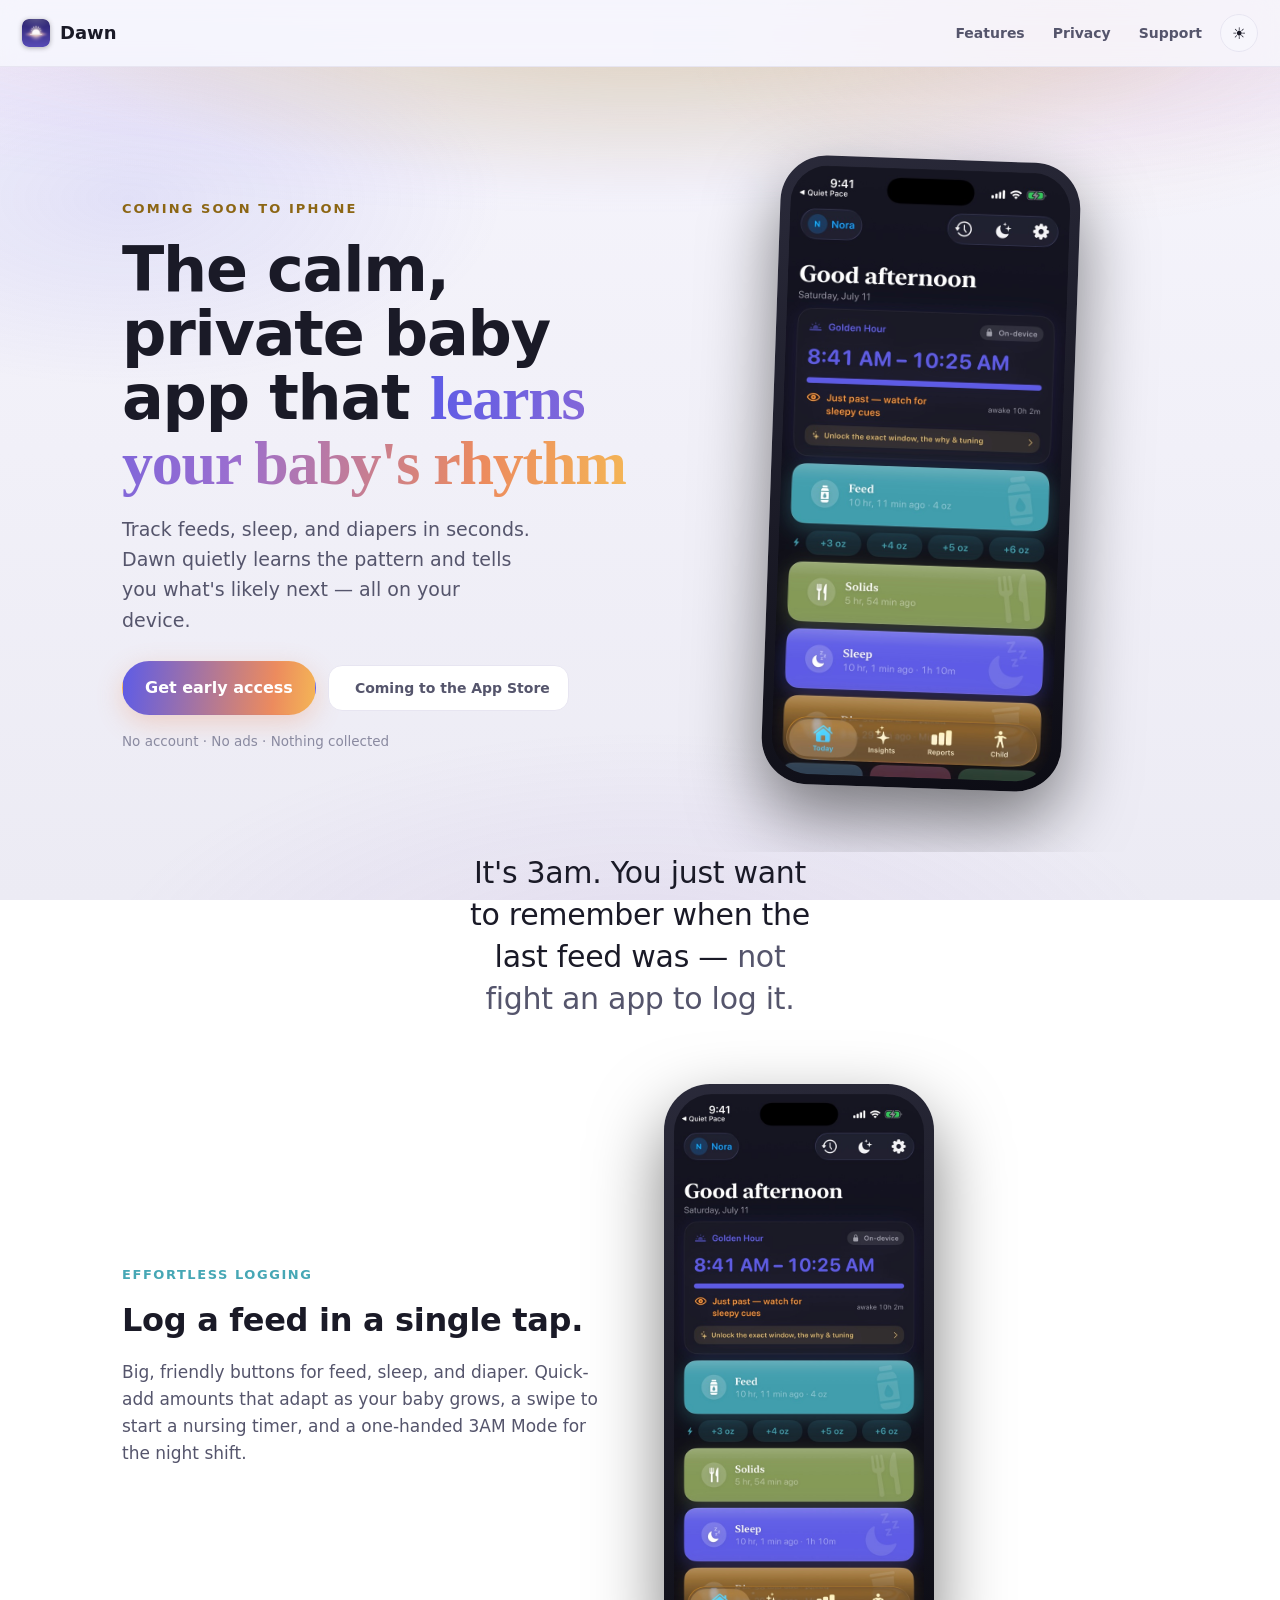
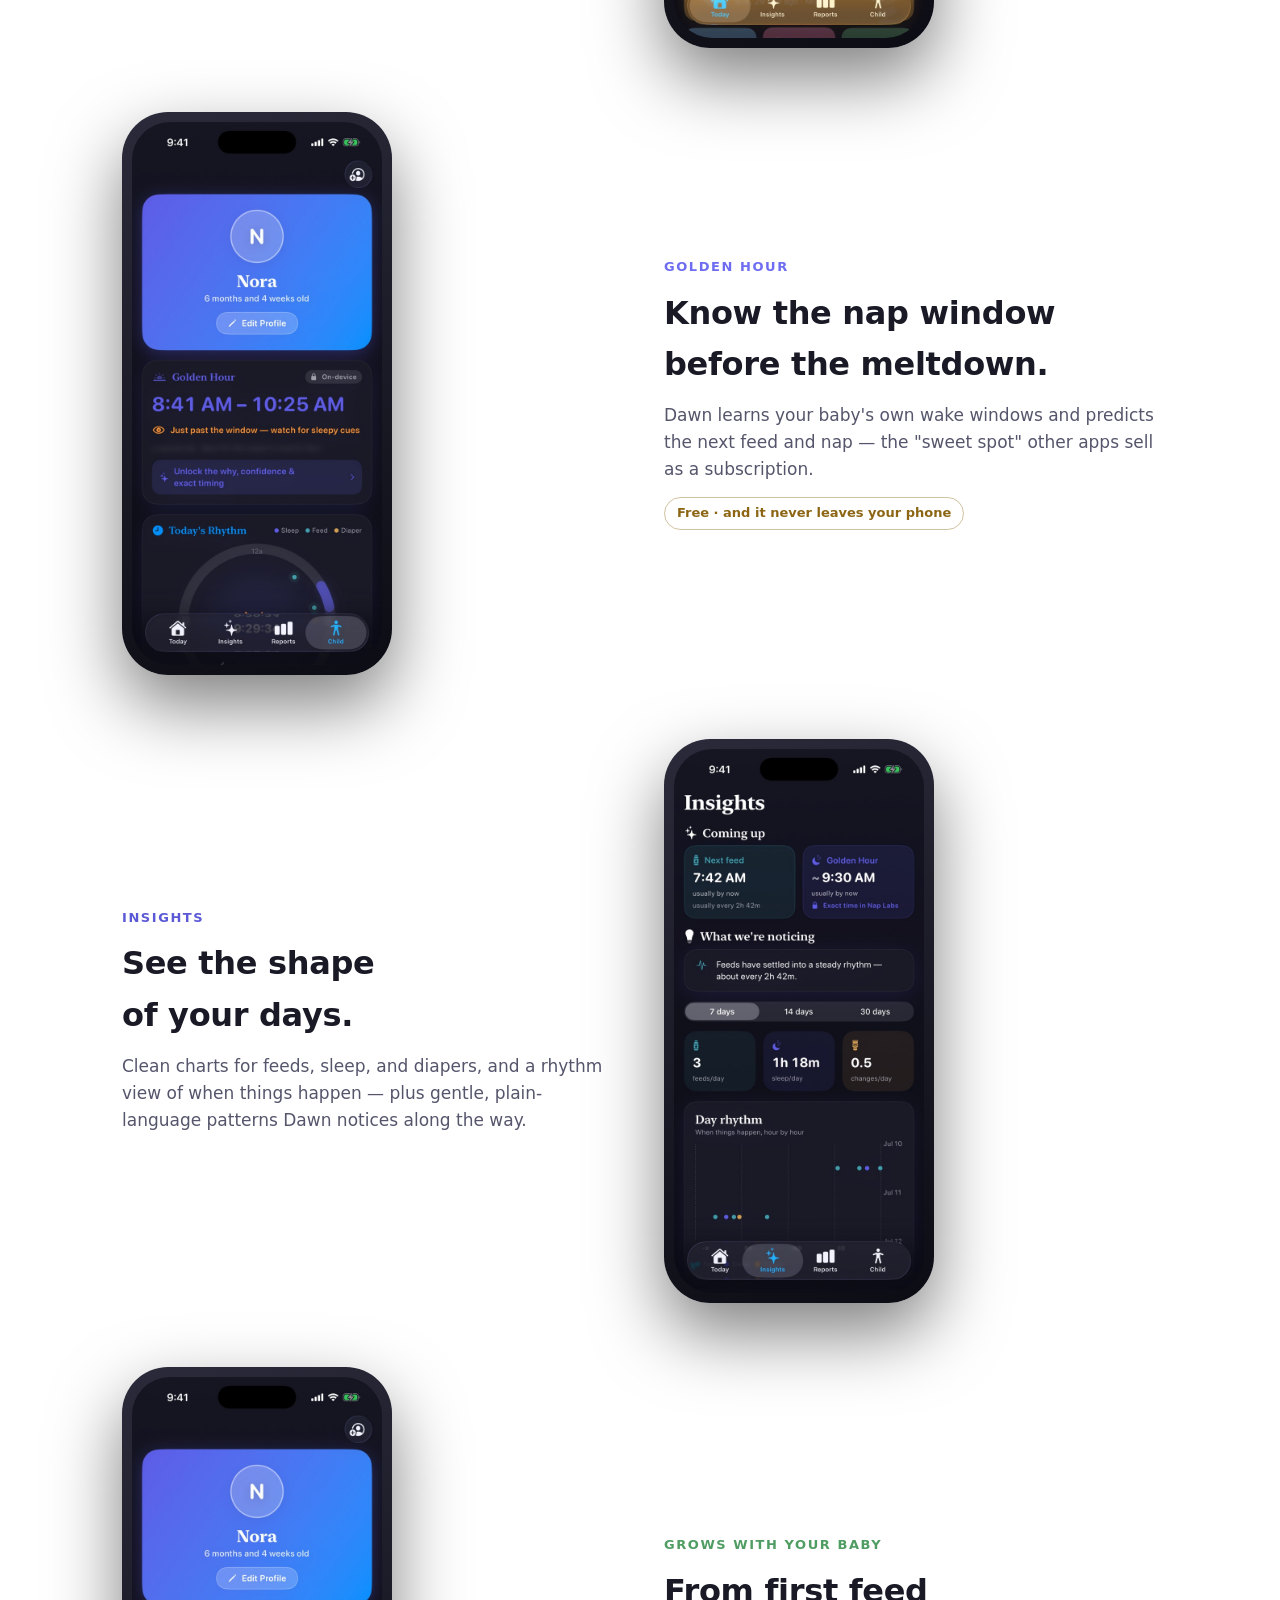
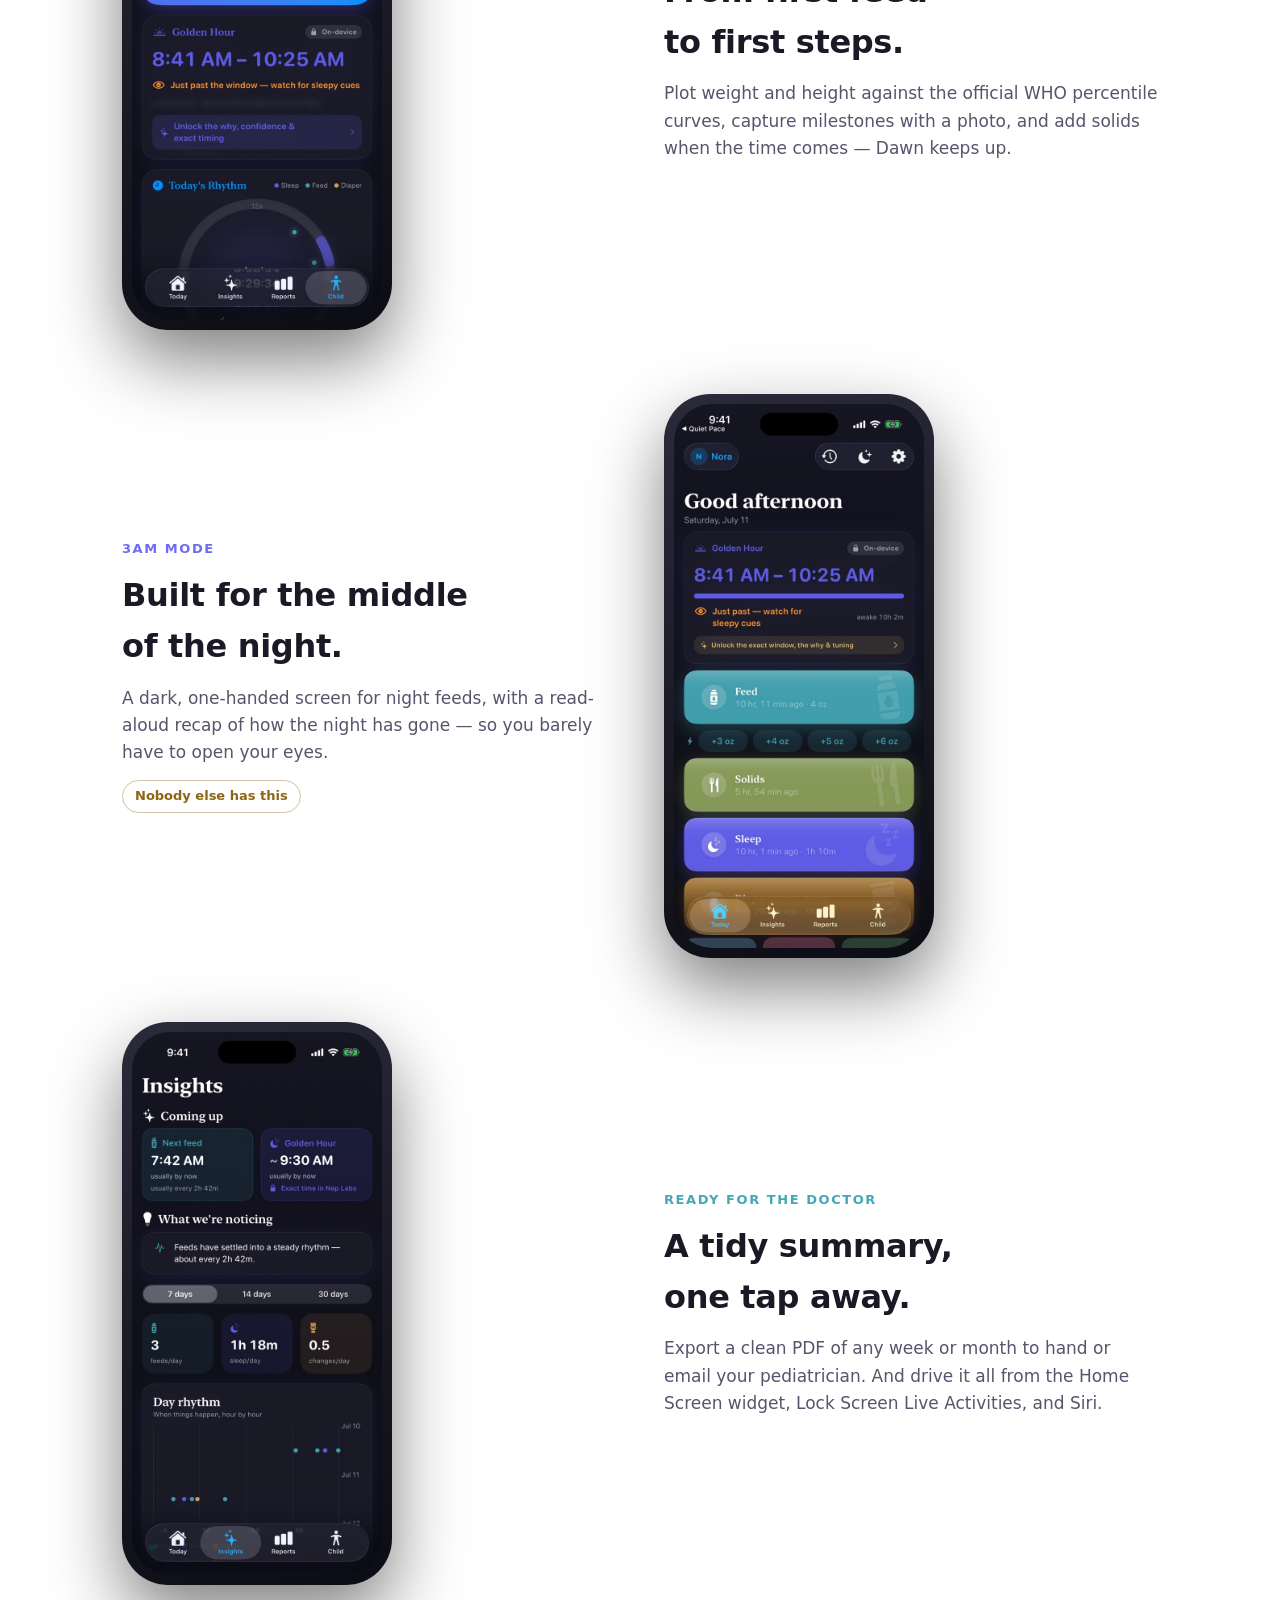
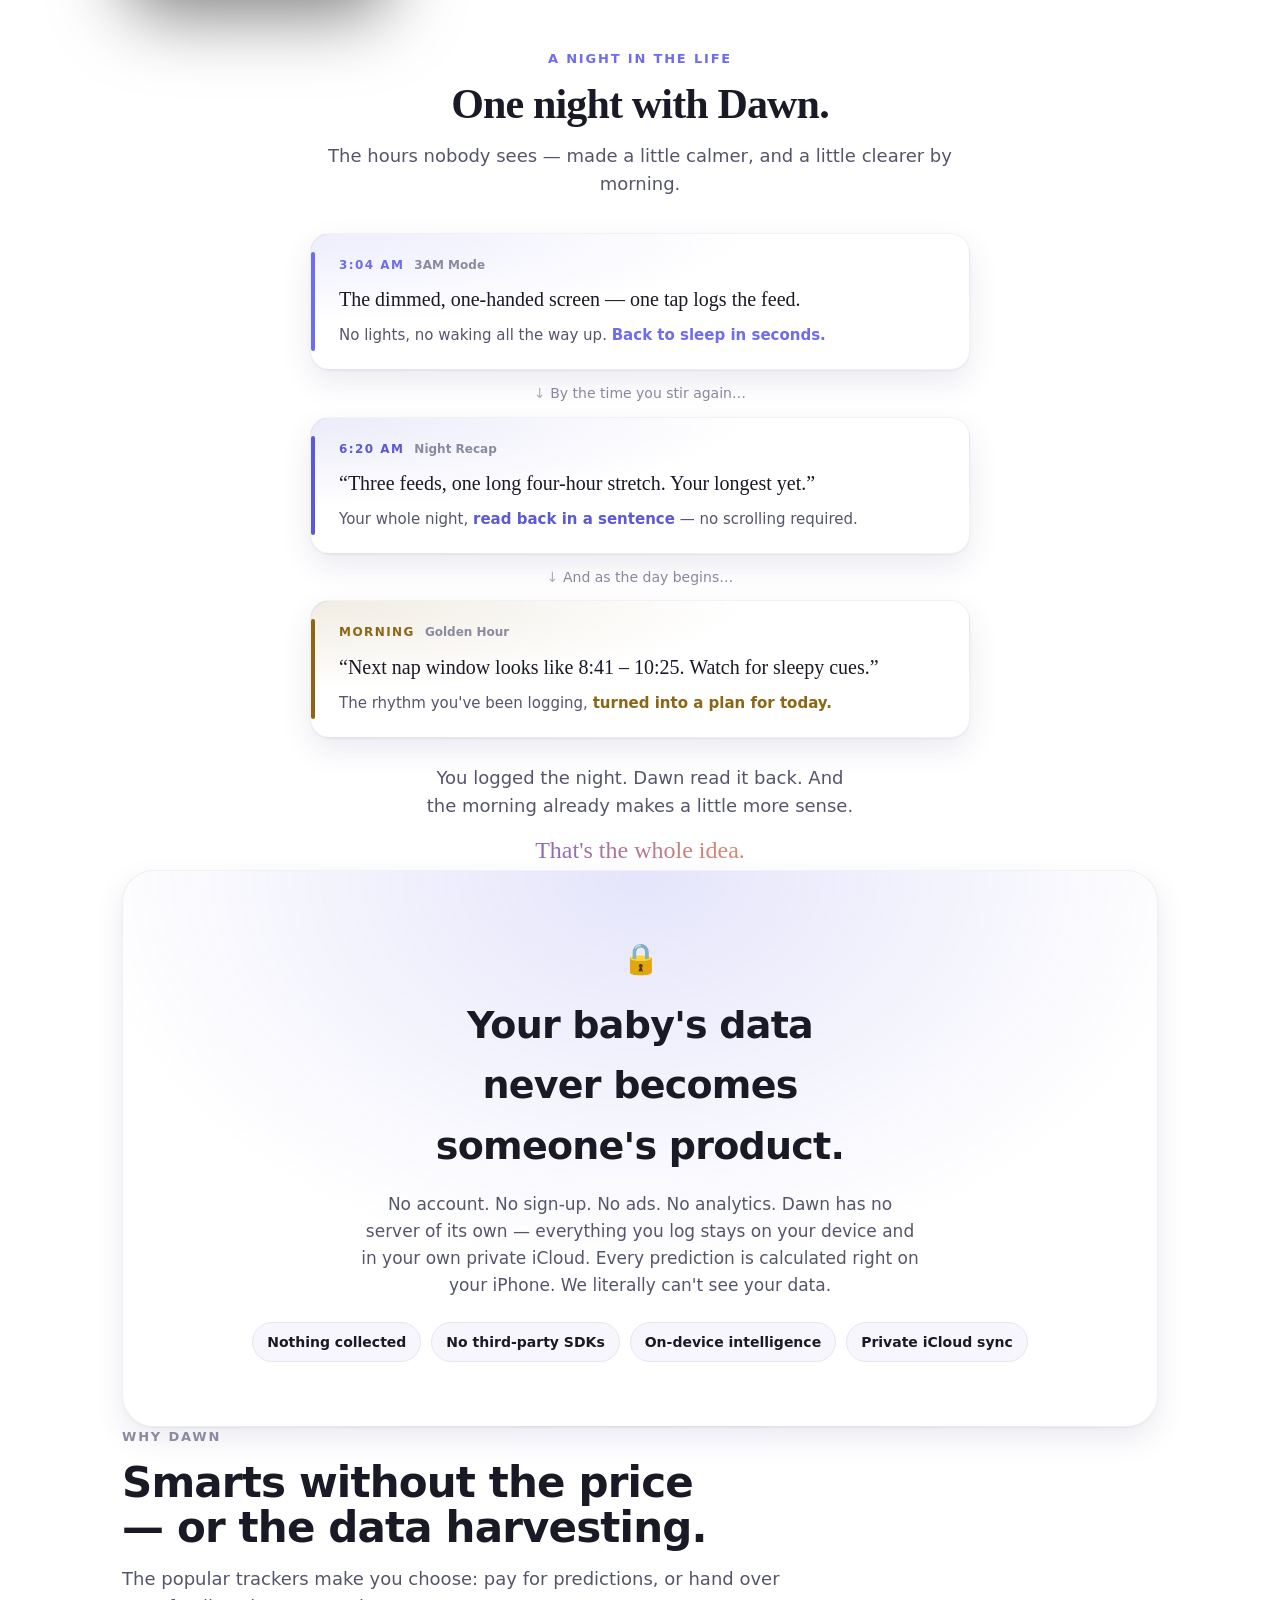
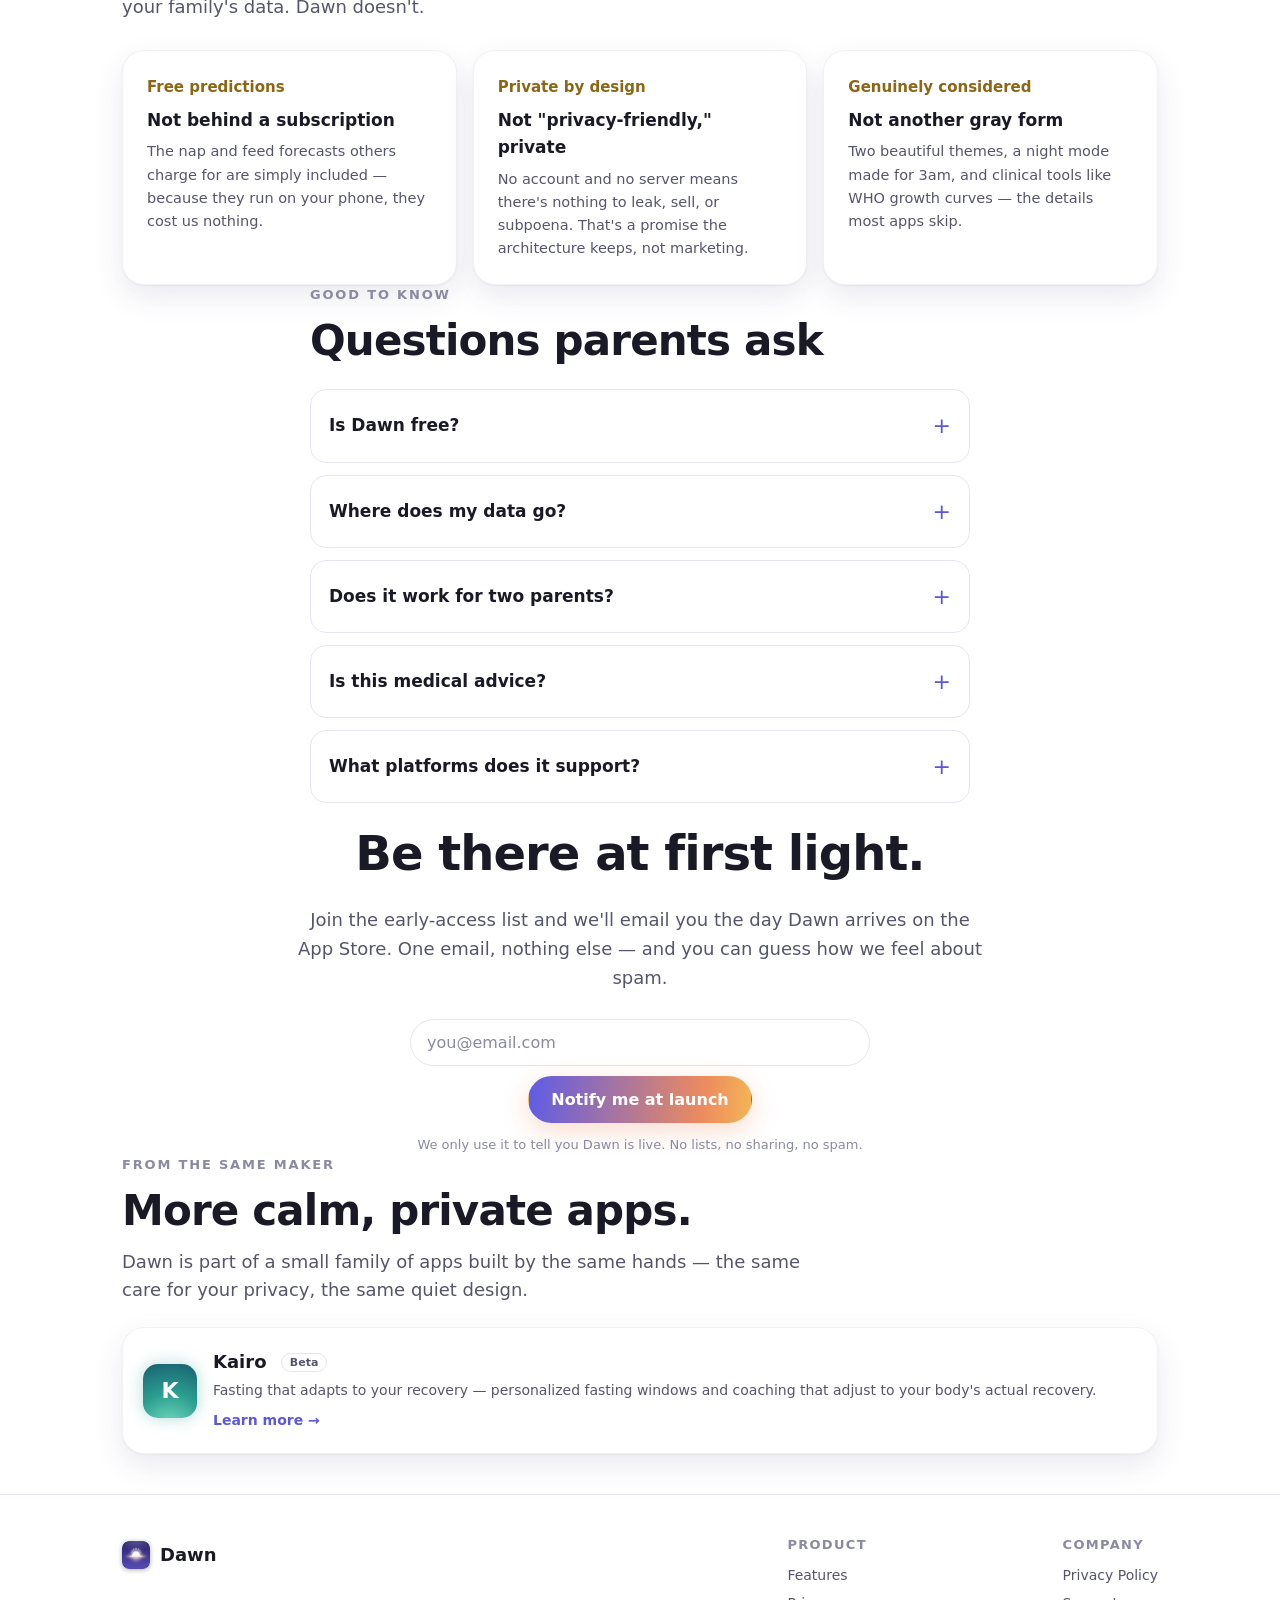
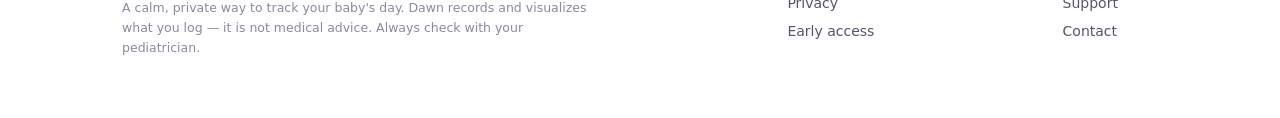
==== index.html @ 1234ec96 "Immersive pass: ambient dawn field + "One Night with Dawn" narrative; contact email → dawn@ - Persis" ====
<!doctype html>
<html lang="en">
<head>
<meta charset="utf-8">
<meta name="viewport" content="width=device-width, initial-scale=1">
<title>Dawn: Baby Tracker — the calm, private app that learns your baby's rhythm</title>
<meta name="description" content="Track feeds, sleep, and diapers in seconds — then let Dawn learn your baby's rhythm and gently predict what's next. No account, no ads, all on your device.">
<link rel="icon" href="assets/icon.png">
<meta property="og:title" content="Dawn: Baby Tracker">
<meta property="og:description" content="The calm, private baby tracker — smarts without the price or the data harvesting. Predictions that never leave your phone.">
<meta property="og:type" content="website">
<meta property="og:image" content="assets/og-image.png">
<meta name="twitter:card" content="summary_large_image">
<link rel="stylesheet" href="styles.css">
<script>
  // Set theme before paint to avoid a flash.
  (function () {
    try {
      var t = localStorage.getItem("dawn-theme");
      if (t) document.documentElement.setAttribute("data-theme", t);
    } catch (e) {}
  })();
</script>
</head>
<body>
<div class="ambient" aria-hidden="true"></div>

<nav class="nav">
  <a class="brand" href="index.html"><span class="mark" aria-hidden="true"></span>Dawn</a>
  <div class="nav-actions">
    <a class="hide-sm" href="#features">Features</a>
    <a class="hide-sm" href="#privacy">Privacy</a>
    <a class="hide-sm" href="support.html">Support</a>
    <button class="theme-toggle" id="themeToggle" aria-label="Switch light or dark theme" title="Switch theme">☾</button>
  </div>
</nav>

<!-- ============ HERO ============ -->
<header class="hero">
  <div class="hero-sky" id="heroSky" aria-hidden="true"></div>
  <div class="wrap hero-grid">
    <div>
      <span class="eyebrow">Coming soon to iPhone</span>
      <h1>The calm, private baby app that <span class="warm serif">learns your baby's rhythm</span></h1>
      <p class="lead">Track feeds, sleep, and diapers in seconds. Dawn quietly learns the pattern and tells you what's likely next — all on your device.</p>
      <div class="cta-row">
        <a class="btn btn-primary" href="#waitlist">Get early access</a>
        <span class="badge-soon"><span class="apple" aria-hidden="true"></span> Coming to the App&nbsp;Store</span>
      </div>
      <p class="reassure">No account · No ads · Nothing collected</p>
    </div>
    <div class="phone tilt" aria-hidden="false">
      <img src="assets/screen-today.jpg" width="620" height="1348" alt="Dawn's Today screen showing the Golden Hour nap prediction, a Feed card, and quick-add amounts on a deep indigo background.">
    </div>
  </div>
</header>

<!-- ============ EMPATHY ============ -->
<section class="empathy wrap reveal">
  <p>It's 3am. You just want to remember when the last feed was — <span class="soft">not fight an app to log it.</span></p>
</section>

<!-- ============ FEATURE MOMENTS ============ -->
<div id="features"></div>
<div class="wrap">

  <div class="moment reveal">
    <div class="moment-text">
      <div class="kicker" style="color:var(--feed)">Effortless logging</div>
      <h3>Log a feed in a single tap.</h3>
      <p>Big, friendly buttons for feed, sleep, and diaper. Quick-add amounts that adapt as your baby grows, a swipe to start a nursing timer, and a one-handed 3AM Mode for the night shift.</p>
    </div>
    <div class="moment-visual"><div class="phone"><img src="assets/screen-today.jpg" width="620" height="1348" alt="Feed card with one-tap quick-add amounts."></div></div>
  </div>

  <div class="moment reveal">
    <div class="moment-text">
      <div class="kicker" style="color:var(--sleep)">Golden Hour</div>
      <h3>Know the nap window before the meltdown.</h3>
      <p>Dawn learns your baby's own wake windows and predicts the next feed and nap — the "sweet spot" other apps sell as a subscription.</p>
      <span class="tag">Free · and it never leaves your phone</span>
    </div>
    <div class="moment-visual"><div class="phone"><img src="assets/screen-child.jpg" width="620" height="1348" alt="The Golden Hour card predicting the next nap window, marked on-device."></div></div>
  </div>

  <div class="moment reveal">
    <div class="moment-text">
      <div class="kicker" style="color:var(--accent)">Insights</div>
      <h3>See the shape of your days.</h3>
      <p>Clean charts for feeds, sleep, and diapers, and a rhythm view of when things happen — plus gentle, plain-language patterns Dawn notices along the way.</p>
    </div>
    <div class="moment-visual"><div class="phone"><img src="assets/screen-insights.jpg" width="620" height="1348" alt="Insights screen with coming-up predictions, daily averages, and a day-rhythm chart."></div></div>
  </div>

  <div class="moment reveal">
    <div class="moment-text">
      <div class="kicker" style="color:var(--growth)">Grows with your baby</div>
      <h3>From first feed to first steps.</h3>
      <p>Plot weight and height against the official WHO percentile curves, capture milestones with a photo, and add solids when the time comes — Dawn keeps up.</p>
    </div>
    <div class="moment-visual"><div class="phone"><img src="assets/screen-child.jpg" width="620" height="1348" alt="Child profile with growth and milestones."></div></div>
  </div>

  <div class="moment reveal">
    <div class="moment-text">
      <div class="kicker" style="color:var(--sleep)">3AM Mode</div>
      <h3>Built for the middle of the night.</h3>
      <p>A dark, one-handed screen for night feeds, with a read-aloud recap of how the night has gone — so you barely have to open your eyes.</p>
      <span class="tag">Nobody else has this</span>
    </div>
    <div class="moment-visual"><div class="phone"><img src="assets/screen-today.jpg" width="620" height="1348" alt="Dawn in its calm Nightfall dark theme."></div></div>
  </div>

  <div class="moment reveal">
    <div class="moment-text">
      <div class="kicker" style="color:var(--feed)">Ready for the doctor</div>
      <h3>A tidy summary, one tap away.</h3>
      <p>Export a clean PDF of any week or month to hand or email your pediatrician. And drive it all from the Home Screen widget, Lock Screen Live Activities, and Siri.</p>
    </div>
    <div class="moment-visual"><div class="phone"><img src="assets/screen-insights.jpg" width="620" height="1348" alt="Reports and doctor-ready summary."></div></div>
  </div>

</div>

<!-- ============ ONE NIGHT WITH DAWN ============ -->
<section class="wrap">
  <div class="reveal" style="text-align:center;margin-bottom:34px">
    <div class="section-eyebrow" style="color:var(--sleep)">A night in the life</div>
    <h2 class="section-title serif">One night with Dawn.</h2>
    <p class="section-sub" style="margin:10px auto 0">The hours nobody sees — made a little calmer, and a little clearer by morning.</p>
  </div>
  <div class="nightline">
    <div class="beat reveal" style="--bc:var(--sleep)">
      <div class="when">3:04 AM<span>3AM Mode</span></div>
      <p class="say">The dimmed, one-handed screen — one tap logs the feed.</p>
      <p class="do">No lights, no waking all the way up. <b>Back to sleep in seconds.</b></p>
    </div>
    <div class="brg reveal">By the time you stir again…</div>
    <div class="beat reveal" style="--bc:var(--accent)">
      <div class="when">6:20 AM<span>Night Recap</span></div>
      <p class="say">&ldquo;Three feeds, one long four-hour stretch. Your longest yet.&rdquo;</p>
      <p class="do">Your whole night, <b>read back in a sentence</b> — no scrolling required.</p>
    </div>
    <div class="brg reveal">And as the day begins…</div>
    <div class="beat reveal" style="--bc:var(--gold)">
      <div class="when">Morning<span>Golden Hour</span></div>
      <p class="say">&ldquo;Next nap window looks like 8:41 – 10:25. Watch for sleepy cues.&rdquo;</p>
      <p class="do">The rhythm you've been logging, <b>turned into a plan for today.</b></p>
    </div>
  </div>
  <div class="nightcap reveal">
    <p>You logged the night. Dawn read it back. And the morning already makes a little more sense.</p>
    <p class="cap">That's the whole idea.</p>
  </div>
</section>

<!-- ============ PRIVACY PILLAR ============ -->
<section id="privacy" class="wrap">
  <div class="pillar reveal">
    <div class="lock" aria-hidden="true">🔒</div>
    <h2>Your baby's data never becomes someone's product.</h2>
    <p>No account. No sign-up. No ads. No analytics. Dawn has no server of its own — everything you log stays on your device and in your own private iCloud. Every prediction is calculated right on your iPhone. We literally can't see your data.</p>
    <div class="points">
      <span>Nothing collected</span>
      <span>No third-party SDKs</span>
      <span>On-device intelligence</span>
      <span>Private iCloud sync</span>
    </div>
  </div>
</section>

<!-- ============ WHY DAWN ============ -->
<section class="wrap">
  <div class="reveal">
    <div class="section-eyebrow">Why Dawn</div>
    <h2 class="section-title">Smarts without the price — or the data harvesting.</h2>
    <p class="section-sub" style="margin-bottom:28px">The popular trackers make you choose: pay for predictions, or hand over your family's data. Dawn doesn't.</p>
  </div>
  <div class="why-grid">
    <div class="card reveal"><span class="big">Free predictions</span><h4>Not behind a subscription</h4><p>The nap and feed forecasts others charge for are simply included — because they run on your phone, they cost us nothing.</p></div>
    <div class="card reveal"><span class="big">Private by design</span><h4>Not "privacy-friendly," private</h4><p>No account and no server means there's nothing to leak, sell, or subpoena. That's a promise the architecture keeps, not marketing.</p></div>
    <div class="card reveal"><span class="big">Genuinely considered</span><h4>Not another gray form</h4><p>Two beautiful themes, a night mode made for 3am, and clinical tools like WHO growth curves — the details most apps skip.</p></div>
  </div>
</section>

<!-- ============ FAQ ============ -->
<section class="narrow faq">
  <div class="reveal">
    <div class="section-eyebrow">Good to know</div>
    <h2 class="section-title" style="margin-bottom:26px">Questions parents ask</h2>
  </div>
  <div class="reveal">
    <details><summary>Is Dawn free?</summary><p>Dawn is free to use, including the on-device predictions other apps put behind a subscription. A future optional upgrade may add extras, but the core tracking and forecasts stay free.</p></details>
    <details><summary>Where does my data go?</summary><p>Onto your device, and — if you use iCloud — into your own private iCloud account for backup and sync across your devices. It never reaches us. We have no server and collect nothing.</p></details>
    <details><summary>Does it work for two parents?</summary><p>Yes — your Dawn data syncs across your own devices through private iCloud, so your phones stay in step. Shared access between separate accounts is on the way.</p></details>
    <details><summary>Is this medical advice?</summary><p>No. Dawn records and visualizes what you log and shows patterns from your own data. It isn't a diagnostic tool — always check with your pediatrician.</p></details>
    <details><summary>What platforms does it support?</summary><p>Dawn is built for iPhone, with a Home Screen widget, Lock Screen Live Activities, and Siri. Sign up below and we'll tell you the moment it's live.</p></details>
  </div>
</section>

<!-- ============ FINAL CTA / WAITLIST ============ -->
<section id="waitlist" class="wrap final">
  <div class="reveal">
    <h2>Be there at first light.</h2>
    <p class="section-sub" style="margin:0 auto 26px">Join the early-access list and we'll email you the day Dawn arrives on the App Store. One email, nothing else — and you can guess how we feel about spam.</p>
    <!-- Waitlist: works with zero backend via the visitor's own mail app.
         To use a form service instead, set data-endpoint on the form to your
         Formspree URL (https://formspree.io/f/xxxx) and it will POST there. -->
    <form class="waitlist" id="waitlistForm" data-endpoint="">
      <input type="email" name="email" placeholder="you@email.com" required aria-label="Your email">
      <button class="btn btn-primary" type="submit">Notify me at launch</button>
    </form>
    <p class="form-note" id="formNote">We only use it to tell you Dawn is live. No lists, no sharing, no spam.</p>
  </div>
</section>

<!-- ============ FROM THE SAME MAKER ============ -->
<section class="wrap">
  <div class="reveal">
    <div class="section-eyebrow">From the same maker</div>
    <h2 class="section-title">More calm, private apps.</h2>
    <p class="section-sub" style="margin-bottom:8px">Dawn is part of a small family of apps built by the same hands — the same care for your privacy, the same quiet design.</p>
  </div>
  <div class="apps-grid reveal">
    <a class="app-card" href="https://kairofasting.com" target="_blank" rel="noopener">
      <span class="app-mark kairo" aria-hidden="true">K</span>
      <div>
        <h4>Kairo <span class="pill">Beta</span></h4>
        <p>Fasting that adapts to your recovery — personalized fasting windows and coaching that adjust to your body's actual recovery.</p>
        <span class="app-link">Learn more &rarr;</span>
      </div>
    </a>
  </div>
</section>

<!-- ============ FOOTER ============ -->
<footer>
  <div class="wrap foot-grid">
    <div>
      <a class="brand" href="index.html" style="font-size:18px"><span class="mark" aria-hidden="true"></span>Dawn</a>
      <p class="foot-legal">A calm, private way to track your baby's day. Dawn records and visualizes what you log — it is not medical advice. Always check with your pediatrician.</p>
    </div>
    <div class="foot-col">
      <h5>Product</h5>
      <a href="#features">Features</a>
      <a href="#privacy">Privacy</a>
      <a href="#waitlist">Early access</a>
    </div>
    <div class="foot-col">
      <h5>Company</h5>
      <a href="privacy.html">Privacy Policy</a>
      <a href="support.html">Support</a>
      <a href="mailto:dawn@kairofasting.com">Contact</a>
    </div>
  </div>
</footer>

<script>
  // ----- theme toggle -----
  (function () {
    var btn = document.getElementById("themeToggle");
    function current() {
      return document.documentElement.getAttribute("data-theme")
        || (window.matchMedia("(prefers-color-scheme: light)").matches ? "light" : "dark");
    }
    function apply(t) {
      document.documentElement.setAttribute("data-theme", t);
      try { localStorage.setItem("dawn-theme", t); } catch (e) {}
      btn.textContent = t === "light" ? "☀" : "☾";
    }
    btn.textContent = current() === "light" ? "☀" : "☾";
    btn.addEventListener("click", function () { apply(current() === "light" ? "dark" : "light"); });
  })();

  // ----- time-of-day sunrise tint (a nod to the app's living hero) -----
  (function () {
    var sky = document.getElementById("heroSky");
    if (!sky) return;
    var h = new Date().getHours();
    // dawn warm, midday cool-bright, dusk rose, night deep — subtle hue shift
    var hue = (h >= 5 && h < 9) ? 25 : (h >= 9 && h < 17) ? -10 : (h >= 17 && h < 21) ? 15 : -30;
    sky.style.filter = "blur(6px) hue-rotate(" + hue + "deg)";
  })();

  // ----- scroll reveal -----
  (function () {
    var reduce = window.matchMedia("(prefers-reduced-motion: reduce)").matches;
    var items = document.querySelectorAll(".reveal");
    if (reduce || !("IntersectionObserver" in window)) {
      items.forEach(function (el) { el.classList.add("in"); });
      return;
    }
    var io = new IntersectionObserver(function (entries) {
      entries.forEach(function (e) { if (e.isIntersecting) { e.target.classList.add("in"); io.unobserve(e.target); } });
    }, { threshold: 0.12 });
    items.forEach(function (el) { io.observe(el); });
  })();

  // ----- waitlist: posts to a form service if configured, else opens the
  // visitor's own mail app (zero backend, nothing passes through a third party) -----
  (function () {
    var form = document.getElementById("waitlistForm");
    var note = document.getElementById("formNote");
    if (!form) return;
    form.addEventListener("submit", function (e) {
      var endpoint = form.getAttribute("data-endpoint");
      var email = form.querySelector("input[type=email]").value.trim();
      if (endpoint) return; // let the browser POST to the configured service
      e.preventDefault();
      if (!email) return;
      var subject = encodeURIComponent("Dawn early access");
      var body = encodeURIComponent("Please add me to the Dawn waitlist: " + email);
      window.location.href = "mailto:dawn@kairofasting.com?subject=" + subject + "&body=" + body;
      note.textContent = "Thanks! Your mail app is opening — hit send and you're on the list.";
    });
  })();
</script>
</body>
</html>
---- styles.css ----
/* Dawn — shared site styles. Nightfall (dark) is the primary theme; Daybreak
   (light) is a full first-class fallback. Self-contained: no external fonts or
   requests. Colors carry the app's WCAG-checked palette. */

:root {
  /* Nightfall (dark) is the default look */
  --bg-top: #12121d;
  --bg-bottom: #08080f;
  --surface: #16161f;
  --surface-2: #1c1c28;
  --ink: #f0eff8;
  --muted: #a9a8c2;
  --faint: #6f6e88;
  --line: #2a2940;
  --accent: #8f8df8;
  --accent-ink: #ffffff;
  --gold: #dcb86c;

  /* sunrise — shared across themes, luminous on both */
  --sky-indigo: #5e5ce6;
  --sky-violet: #9a6ed0;
  --sky-coral: #ec8b5e;
  --sky-gold: #f4b556;

  /* category tints (site-decorative; darker amber/green per AA work) */
  --feed: #46a7b5;
  --sleep: #6e6cf0;
  --diaper: #b98a3d;
  --growth: #4f9d63;

  --card-stroke: rgba(255, 255, 255, 0.07);
  --card-glow: rgba(143, 141, 248, 0.16);
  --shadow: 0 2px 6px rgba(0, 0, 0, 0.35), 0 18px 44px rgba(0, 0, 0, 0.4);
  --radius: 22px;
  --maxw: 1080px;
  color-scheme: dark;
}

@media (prefers-color-scheme: light) {
  :root {
    --bg-top: #f6f5fc;
    --bg-bottom: #ecebf4;
    --surface: #ffffff;
    --surface-2: #f7f6fc;
    --ink: #1a1a27;
    --muted: #55556c;
    --faint: #8a8aa0;
    --line: #e7e5f1;
    --accent: #5b59d6;
    --accent-ink: #ffffff;
    --gold: #8c6614; /* darkened for AA on light */
    --card-stroke: rgba(0, 0, 0, 0.05);
    --card-glow: rgba(60, 52, 120, 0.1);
    --shadow: 0 1px 2px rgba(25, 25, 39, 0.05), 0 12px 30px rgba(60, 52, 120, 0.1);
    color-scheme: light;
  }
}

/* explicit toggle wins over the OS preference, both directions */
:root[data-theme="dark"] {
  --bg-top: #12121d; --bg-bottom: #08080f; --surface: #16161f; --surface-2: #1c1c28;
  --ink: #f0eff8; --muted: #a9a8c2; --faint: #6f6e88; --line: #2a2940;
  --accent: #8f8df8; --gold: #dcb86c;
  --card-stroke: rgba(255,255,255,0.07); --card-glow: rgba(143,141,248,0.16);
  --shadow: 0 2px 6px rgba(0,0,0,0.35), 0 18px 44px rgba(0,0,0,0.4);
  color-scheme: dark;
}
:root[data-theme="light"] {
  --bg-top: #f6f5fc; --bg-bottom: #ecebf4; --surface: #ffffff; --surface-2: #f7f6fc;
  --ink: #1a1a27; --muted: #55556c; --faint: #8a8aa0; --line: #e7e5f1;
  --accent: #5b59d6; --gold: #8c6614;
  --card-stroke: rgba(0,0,0,0.05); --card-glow: rgba(60,52,120,0.1);
  --shadow: 0 1px 2px rgba(25,25,39,0.05), 0 12px 30px rgba(60,52,120,0.1);
  color-scheme: light;
}

* { box-sizing: border-box; margin: 0; padding: 0; }

html { scroll-behavior: smooth; }
@media (prefers-reduced-motion: reduce) { html { scroll-behavior: auto; } }

body {
  font-family: ui-rounded, "SF Pro Rounded", -apple-system, BlinkMacSystemFont, system-ui, sans-serif;
  color: var(--ink);
  background: linear-gradient(180deg, var(--bg-top), var(--bg-bottom)) fixed;
  line-height: 1.6;
  -webkit-font-smoothing: antialiased;
  overflow-x: hidden;
}

.serif { font-family: ui-serif, "New York", Georgia, "Times New Roman", serif; }

.wrap { max-width: var(--maxw); margin: 0 auto; padding: 0 22px; }
.narrow { max-width: 44rem; margin: 0 auto; padding: 0 22px; }

a { color: var(--accent); text-decoration: none; }
a:hover { text-decoration: underline; }
:focus-visible { outline: 2px solid var(--accent); outline-offset: 3px; border-radius: 6px; }

/* ---------- top nav ---------- */
.nav {
  position: sticky; top: 0; z-index: 50;
  display: flex; align-items: center; justify-content: space-between;
  padding: 14px 22px;
  backdrop-filter: saturate(140%) blur(14px);
  background: color-mix(in srgb, var(--bg-top) 72%, transparent);
  border-bottom: 1px solid var(--line);
}
.brand { display: flex; align-items: center; gap: 10px; font-weight: 700; font-size: 18px; color: var(--ink); }
.brand:hover { text-decoration: none; }
.brand .mark {
  width: 28px; height: 28px; border-radius: 7px;
  background: url("assets/icon.png") center/cover no-repeat;
  box-shadow: 0 1px 5px rgba(0, 0, 0, 0.3);
}
.nav-actions { display: flex; align-items: center; gap: 8px; }
.nav-actions a { color: var(--muted); font-size: 14px; font-weight: 600; padding: 8px 10px; }
.nav-actions a:hover { color: var(--ink); text-decoration: none; }
.theme-toggle {
  background: var(--surface-2); border: 1px solid var(--line); color: var(--ink);
  width: 38px; height: 38px; border-radius: 999px; cursor: pointer; font-size: 16px;
  display: inline-flex; align-items: center; justify-content: center;
}
.theme-toggle:hover { border-color: var(--accent); }

/* ---------- buttons ---------- */
.btn {
  display: inline-flex; align-items: center; gap: 8px;
  font-family: inherit; font-weight: 700; font-size: 16px; cursor: pointer;
  padding: 13px 22px; border-radius: 999px; border: 1px solid transparent;
  transition: transform .15s ease, box-shadow .15s ease;
}
.btn-primary {
  color: #fff;
  background: linear-gradient(96deg, var(--sky-indigo), var(--sky-coral) 78%, var(--sky-gold));
  box-shadow: 0 8px 26px rgba(236, 139, 94, 0.3);
}
.btn-primary:hover { transform: translateY(-2px); text-decoration: none; box-shadow: 0 12px 32px rgba(236,139,94,.4); }
.btn-ghost { color: var(--ink); background: var(--surface-2); border-color: var(--line); }
.btn-ghost:hover { border-color: var(--accent); text-decoration: none; }
@media (prefers-reduced-motion: reduce) { .btn:hover { transform: none; } }

.badge-soon {
  display: inline-flex; align-items: center; gap: 8px;
  padding: 11px 18px; border-radius: 14px; border: 1px solid var(--line);
  background: var(--surface); color: var(--muted); font-size: 14px; font-weight: 600;
}
.badge-soon .apple { font-size: 18px; }

/* ---------- hero ---------- */
.hero { position: relative; overflow: hidden; padding: 92px 0 64px; }
.hero-sky {
  position: absolute; inset: -20% -20% auto -20%; height: 90%; z-index: -1;
  background:
    radial-gradient(60% 55% at 50% 8%, rgba(244,181,86,0.30), transparent 60%),
    radial-gradient(80% 60% at 50% 0%, rgba(236,139,94,0.22), transparent 62%),
    radial-gradient(120% 90% at 50% -20%, rgba(94,92,230,0.30), transparent 70%);
  filter: blur(6px);
  animation: dawnrise 14s ease-in-out infinite alternate;
}
@keyframes dawnrise { from { transform: translateY(6px); opacity: .85; } to { transform: translateY(-8px); opacity: 1; } }
@media (prefers-reduced-motion: reduce) { .hero-sky { animation: none; } }

.hero-grid { display: grid; grid-template-columns: 1.05fr 0.95fr; gap: 40px; align-items: center; }
.eyebrow {
  font-size: 13px; letter-spacing: .16em; text-transform: uppercase; font-weight: 700;
  color: var(--gold); display: inline-flex; align-items: center; gap: 8px; margin-bottom: 18px;
}
.hero h1 {
  font-size: clamp(38px, 6vw, 62px); line-height: 1.03; letter-spacing: -0.02em;
  font-weight: 700; text-wrap: balance; margin-bottom: 18px;
}
.hero h1 .warm {
  background: linear-gradient(96deg, var(--sky-indigo), var(--sky-violet) 40%, var(--sky-coral) 78%, var(--sky-gold));
  -webkit-background-clip: text; background-clip: text; color: transparent;
}
.hero p.lead { font-size: 19px; color: var(--muted); max-width: 34ch; margin-bottom: 26px; }
.hero .cta-row { display: flex; flex-wrap: wrap; gap: 12px; align-items: center; }
.hero .reassure { margin-top: 16px; font-size: 13.5px; color: var(--faint); }

/* phone mock */
.phone {
  justify-self: center;
  width: 300px; border-radius: 46px; padding: 10px;
  background: linear-gradient(160deg, #2a2a3a, #0c0c14);
  box-shadow: 0 30px 70px rgba(0,0,0,.5), 0 0 0 1px rgba(255,255,255,.06);
}
.phone img { width: 100%; height: auto; border-radius: 38px; display: block; }
.phone.tilt { transform: rotate(2deg); }

/* ---------- sections ---------- */
section { padding: 72px 0; }
.section-eyebrow { font-size: 13px; letter-spacing: .14em; text-transform: uppercase; color: var(--faint); font-weight: 700; margin-bottom: 12px; }
h2.section-title { font-size: clamp(28px, 4.5vw, 42px); letter-spacing: -0.02em; line-height: 1.08; text-wrap: balance; margin-bottom: 14px; }
.section-sub { font-size: 18px; color: var(--muted); max-width: 60ch; }

/* empathy band */
.empathy { text-align: center; }
.empathy p { font-size: clamp(22px, 3.4vw, 30px); line-height: 1.4; max-width: 24ch; margin: 0 auto; letter-spacing: -0.01em; text-wrap: balance; }
.empathy .soft { color: var(--muted); }

/* feature moments */
.moment { display: grid; grid-template-columns: 1fr 1fr; gap: 48px; align-items: center; margin: 64px 0; }
.moment:nth-child(even) .moment-visual { order: -1; }
.moment .kicker { font-size: 13px; letter-spacing: .12em; text-transform: uppercase; font-weight: 700; margin-bottom: 10px; }
.moment h3 { font-size: clamp(24px, 3.4vw, 32px); letter-spacing: -0.01em; margin-bottom: 12px; text-wrap: balance; }
.moment p { color: var(--muted); font-size: 17px; max-width: 46ch; }
.moment .tag { display: inline-block; margin-top: 14px; font-size: 13px; font-weight: 700; color: var(--gold); border: 1px solid color-mix(in srgb, var(--gold) 40%, transparent); padding: 5px 12px; border-radius: 999px; }
.moment-visual .phone { width: 270px; }

/* generic card */
.card { background: var(--surface); border: 1px solid var(--card-stroke); border-radius: var(--radius); box-shadow: var(--shadow); padding: 24px; }

/* privacy pillar */
.pillar { text-align: center; border-radius: 32px; padding: 64px 28px;
  background:
    radial-gradient(90% 120% at 50% 0%, rgba(94,92,230,0.16), transparent 60%),
    var(--surface);
  border: 1px solid var(--card-stroke); box-shadow: var(--shadow);
}
.pillar .lock { font-size: 30px; }
.pillar h2 { font-size: clamp(26px, 4vw, 38px); letter-spacing: -0.02em; max-width: 20ch; margin: 12px auto 14px; text-wrap: balance; }
.pillar p { color: var(--muted); max-width: 52ch; margin: 0 auto; font-size: 17px; }
.pillar .points { display: flex; flex-wrap: wrap; gap: 10px; justify-content: center; margin-top: 22px; }
.pillar .points span { font-size: 14px; font-weight: 600; padding: 8px 14px; border-radius: 999px; background: var(--surface-2); border: 1px solid var(--line); }

/* why-dawn strip */
.why-grid { display: grid; grid-template-columns: repeat(3, 1fr); gap: 16px; }
.why-grid .card h4 { font-size: 17px; margin-bottom: 6px; }
.why-grid .card p { color: var(--muted); font-size: 14.5px; }
.why-grid .card .big { font-size: 15px; font-weight: 800; color: var(--gold); display: block; margin-bottom: 8px; }

/* faq */
.faq details { border: 1px solid var(--line); border-radius: 16px; padding: 4px 18px; margin-bottom: 12px; background: var(--surface); }
.faq summary { font-weight: 700; font-size: 17px; padding: 14px 0; cursor: pointer; list-style: none; display: flex; justify-content: space-between; align-items: center; }
.faq summary::-webkit-details-marker { display: none; }
.faq summary::after { content: "+"; color: var(--accent); font-size: 22px; font-weight: 400; }
.faq details[open] summary::after { content: "\2013"; }
.faq details p { color: var(--muted); padding: 0 0 16px; font-size: 15.5px; }

/* waitlist form */
.waitlist { display: flex; gap: 10px; flex-wrap: wrap; max-width: 460px; }
.waitlist input[type=email] {
  flex: 1 1 220px; padding: 13px 16px; border-radius: 999px; font-size: 16px; font-family: inherit;
  background: var(--surface); border: 1px solid var(--line); color: var(--ink);
}
.waitlist input::placeholder { color: var(--faint); }
.form-note { font-size: 13px; color: var(--faint); margin-top: 12px; }

/* final cta */
.final { text-align: center; }
.final h2 { font-size: clamp(30px, 5vw, 48px); letter-spacing: -0.02em; margin-bottom: 14px; text-wrap: balance; }
.final .waitlist { margin: 0 auto; justify-content: center; }

/* footer */
footer { border-top: 1px solid var(--line); padding: 40px 0 60px; margin-top: 40px; }
.foot-grid { display: flex; flex-wrap: wrap; gap: 24px; justify-content: space-between; align-items: flex-start; }
footer a { color: var(--muted); font-size: 14px; display: block; margin: 6px 0; }
footer a:hover { color: var(--ink); }
.foot-col h5 { font-size: 13px; text-transform: uppercase; letter-spacing: .1em; color: var(--faint); margin-bottom: 8px; }
.foot-legal { margin-top: 28px; font-size: 12.5px; color: var(--faint); max-width: 60ch; }

/* prose (privacy / support) */
.prose { padding: 56px 0 80px; }
.prose h1 { font-size: clamp(30px, 5vw, 42px); letter-spacing: -0.02em; margin-bottom: 6px; }
.prose .eff { color: var(--faint); margin-bottom: 28px; }
.prose h2 { font-size: 20px; margin: 30px 0 8px; }
.prose p { color: var(--muted); margin: 8px 0; }
.prose strong { color: var(--ink); }

/* scroll reveal */
.reveal { opacity: 0; transform: translateY(16px); transition: opacity .6s ease, transform .6s ease; }
.reveal.in { opacity: 1; transform: none; }
@media (prefers-reduced-motion: reduce) { .reveal { opacity: 1 !important; transform: none !important; } }

/* other apps (cross-promo) */
.apps-grid { display: grid; grid-template-columns: repeat(auto-fit, minmax(280px, 1fr)); gap: 16px; margin-top: 22px; }
.app-card { display: flex; gap: 16px; align-items: center; background: var(--surface); border: 1px solid var(--card-stroke); border-radius: var(--radius); box-shadow: var(--shadow); padding: 20px; transition: transform .15s ease, border-color .15s ease; }
.app-card:hover { text-decoration: none; transform: translateY(-2px); border-color: var(--accent); }
.app-mark { flex: none; width: 54px; height: 54px; border-radius: 15px; display: flex; align-items: center; justify-content: center; font-weight: 800; font-size: 22px; color: #fff; }
.app-mark.kairo { background: radial-gradient(circle at 50% 120%, #7be0c2, #2a9d8f 52%, #1c6a75 92%); box-shadow: 0 0 16px rgba(42,157,143,.35); }
.app-card h4 { font-size: 18px; margin-bottom: 2px; color: var(--ink); }
.app-card h4 .pill { font-size: 11px; font-weight: 700; color: var(--muted); border: 1px solid var(--line); border-radius: 999px; padding: 2px 8px; margin-left: 8px; vertical-align: middle; }
.app-card p { color: var(--muted); font-size: 14px; margin-bottom: 6px; }
.app-card .app-link { color: var(--accent); font-size: 14px; font-weight: 700; }
@media (prefers-reduced-motion: reduce) { .app-card:hover { transform: none; } }

/* responsive */
@media (max-width: 860px) {
  .hero-grid { grid-template-columns: 1fr; text-align: center; }
  .hero p.lead { margin-left: auto; margin-right: auto; }
  .hero .cta-row { justify-content: center; }
  .hero .phone { margin-top: 20px; }
  .moment { grid-template-columns: 1fr; gap: 24px; margin: 48px 0; }
  .moment:nth-child(even) .moment-visual { order: 0; }
  .moment-visual .phone, .phone { width: 240px; }
  .why-grid { grid-template-columns: 1fr; }
  .nav-actions a.hide-sm { display: none; }
}

/* ---------- ambient dawn field (persistent atmosphere) ---------- */
.ambient {
  position: fixed; inset: 0; z-index: -2; pointer-events: none;
  background:
    radial-gradient(44% 30% at 84% 4%, rgba(236,139,94,0.10), transparent 70%),
    radial-gradient(42% 30% at 10% 22%, rgba(94,92,230,0.12), transparent 70%),
    radial-gradient(60% 40% at 50% 110%, rgba(154,110,208,0.12), transparent 72%);
  animation: ambientdrift 30s ease-in-out infinite alternate;
}
@keyframes ambientdrift {
  from { transform: translate3d(-1.5%, 0, 0) scale(1.02); }
  to   { transform: translate3d(1.5%, -1.2%, 0) scale(1.06); }
}
@media (prefers-reduced-motion: reduce) { .ambient { animation: none; } }

/* the hero phone breathes */
@media (prefers-reduced-motion: no-preference) {
  .hero .phone.tilt { animation: phonefloat 8s ease-in-out infinite; }
}
@keyframes phonefloat {
  0%, 100% { transform: rotate(2deg) translateY(0); }
  50%      { transform: rotate(2deg) translateY(-12px); }
}

/* ---------- one night with Dawn (narrative) ---------- */
.nightline { max-width: 660px; margin: 0 auto; }
.beat {
  position: relative; border: 1px solid var(--card-stroke); border-radius: 20px;
  background:
    radial-gradient(120% 120% at 0% 0%, color-mix(in srgb, var(--bc, var(--accent)) 12%, transparent), transparent 55%),
    var(--surface);
  box-shadow: var(--shadow); padding: 22px 24px 22px 28px; overflow: hidden;
}
.beat::before {
  content: ""; position: absolute; left: 0; top: 18px; bottom: 18px;
  width: 4px; border-radius: 4px; background: var(--bc, var(--accent));
}
.beat .when {
  font-size: 12px; font-weight: 700; letter-spacing: .12em; text-transform: uppercase;
  color: var(--bc, var(--accent)); margin-bottom: 10px;
}
.beat .when span { color: var(--faint); font-weight: 600; letter-spacing: 0; text-transform: none; margin-left: 10px; }
.beat .say { font-family: ui-serif, "New York", Georgia, serif; font-size: 20px; line-height: 1.4; margin-bottom: 10px; text-wrap: balance; }
.beat .do { color: var(--muted); font-size: 15px; }
.beat .do b { color: var(--bc, var(--accent)); font-weight: 700; }
.brg { text-align: center; color: var(--faint); font-size: 14px; padding: 12px 0; }
.brg::before { content: "\2193  "; opacity: .7; }
.nightcap { text-align: center; max-width: 42ch; margin: 26px auto 0; }
.nightcap p { color: var(--muted); font-size: 18px; }
.nightcap .cap {
  margin-top: 10px; font-family: ui-serif, "New York", Georgia, serif; font-size: 24px;
  background: linear-gradient(96deg, var(--sky-indigo), var(--sky-coral) 80%, var(--sky-gold));
  -webkit-background-clip: text; background-clip: text; color: transparent;
}
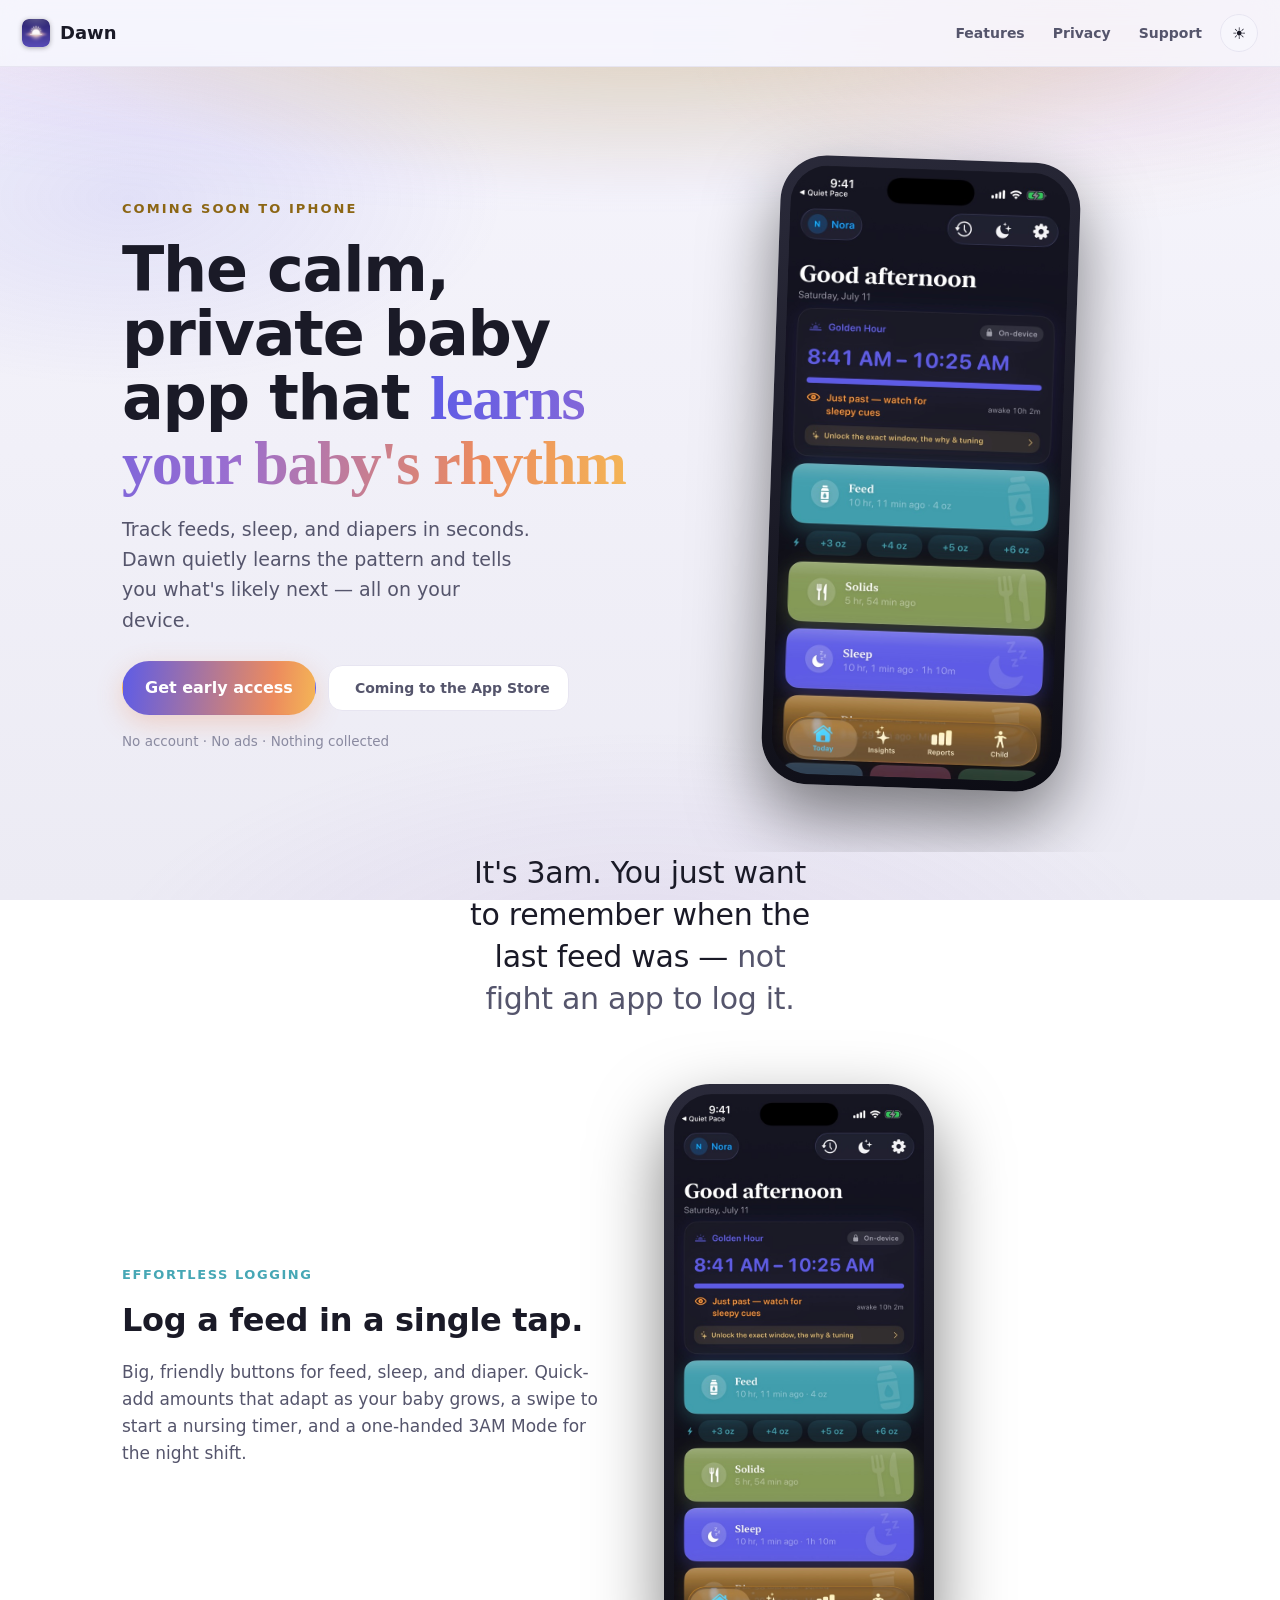
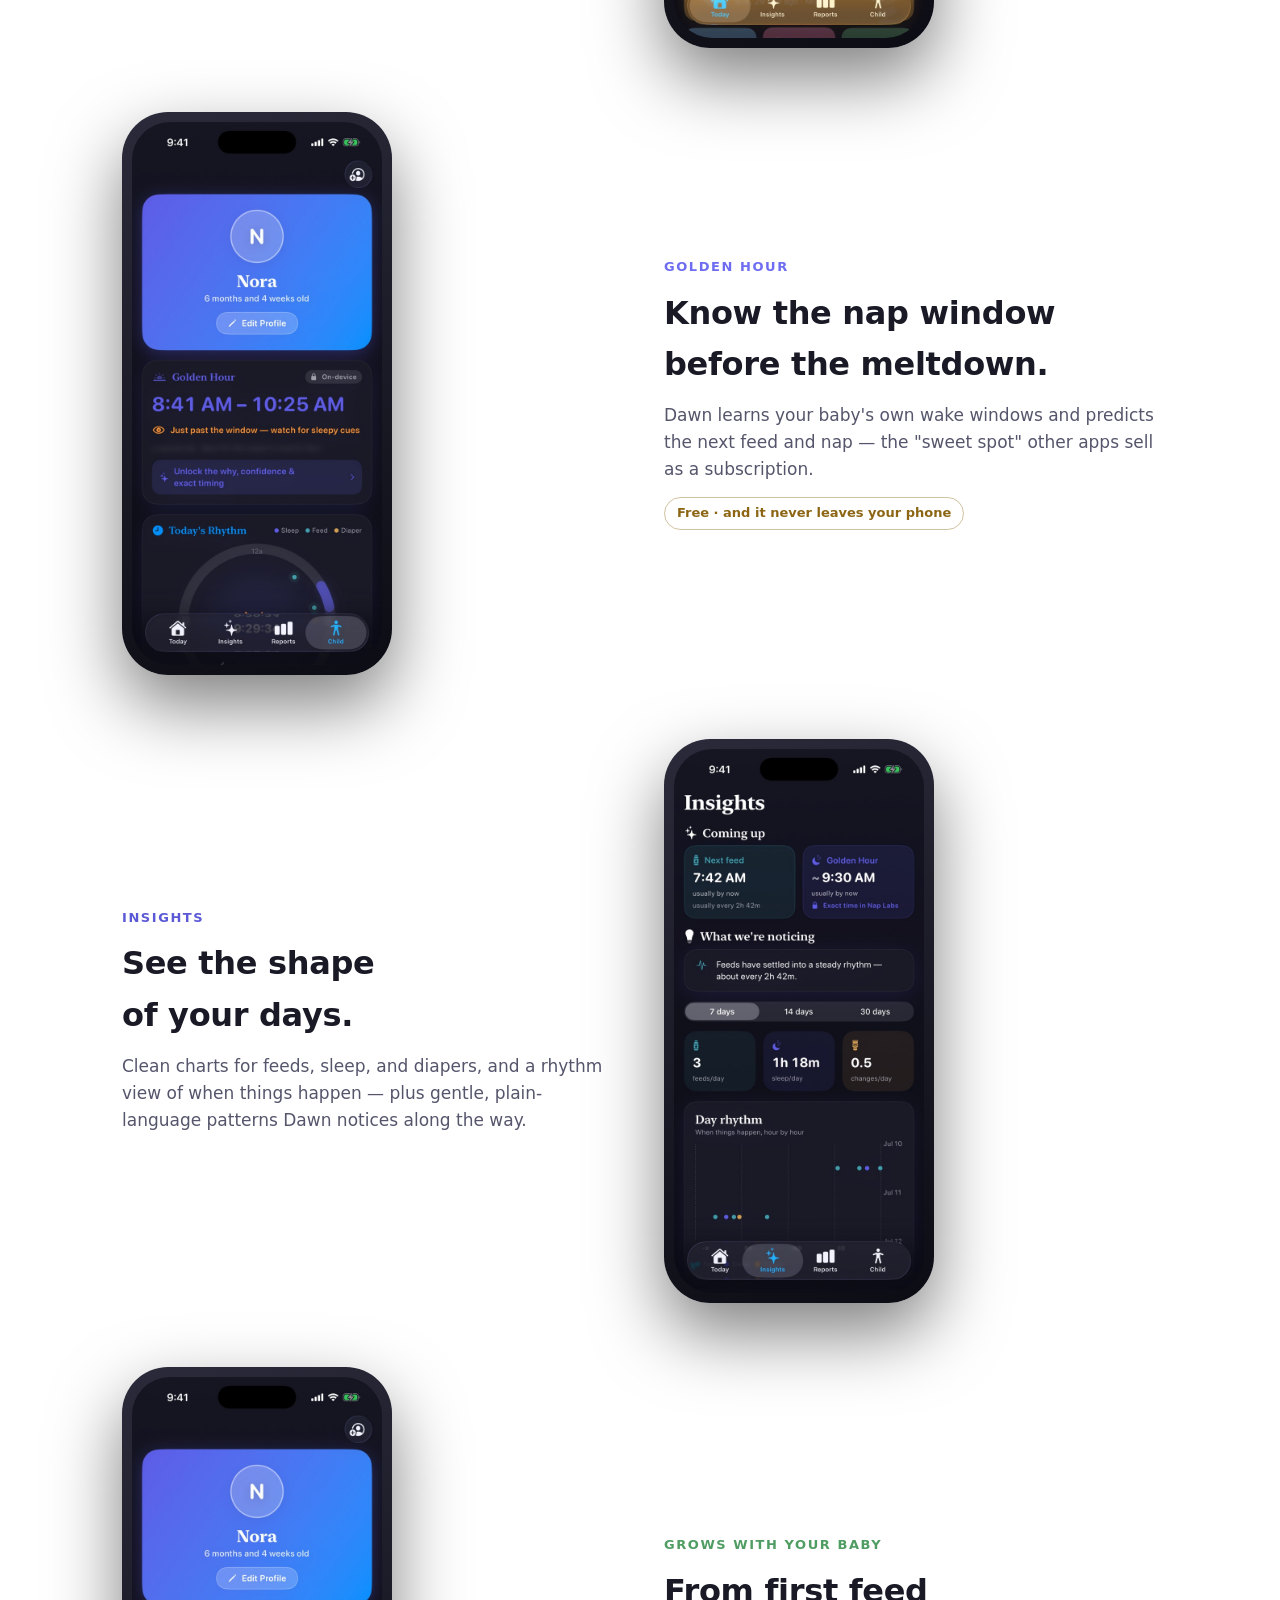
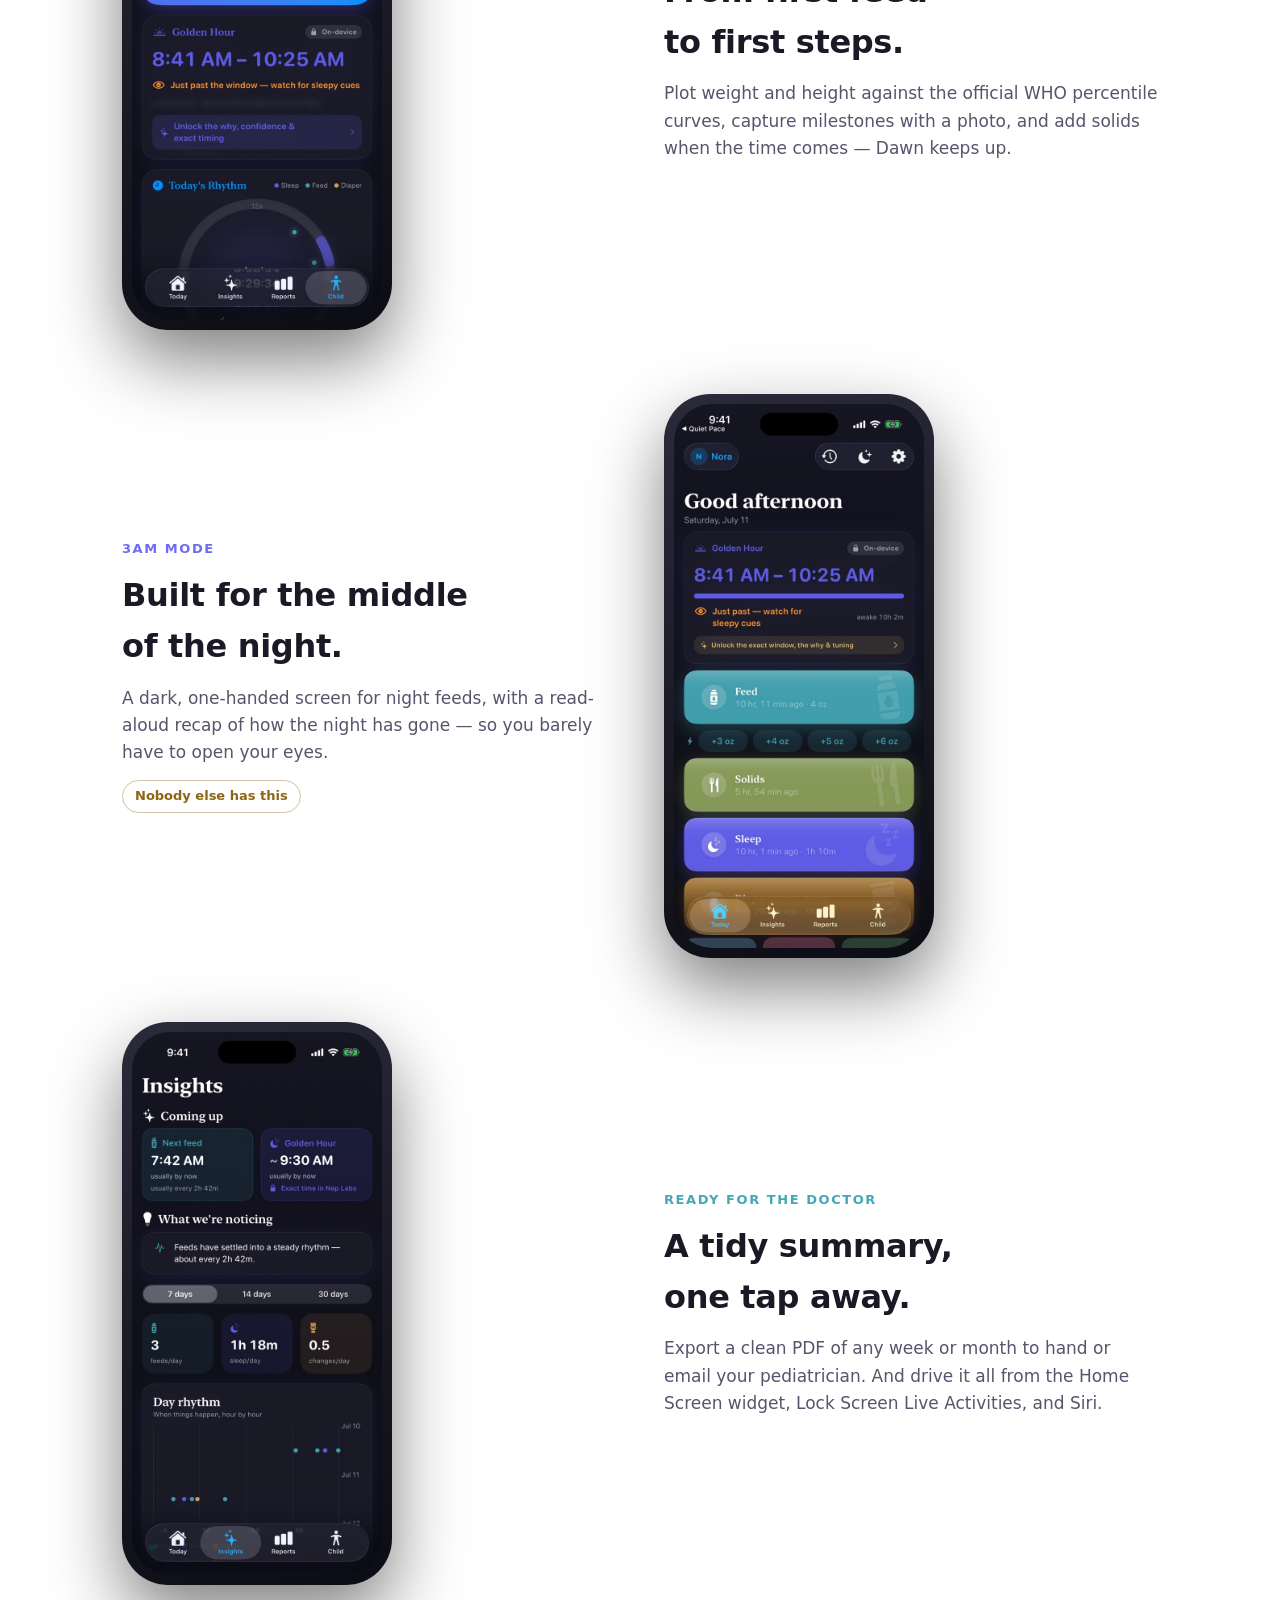
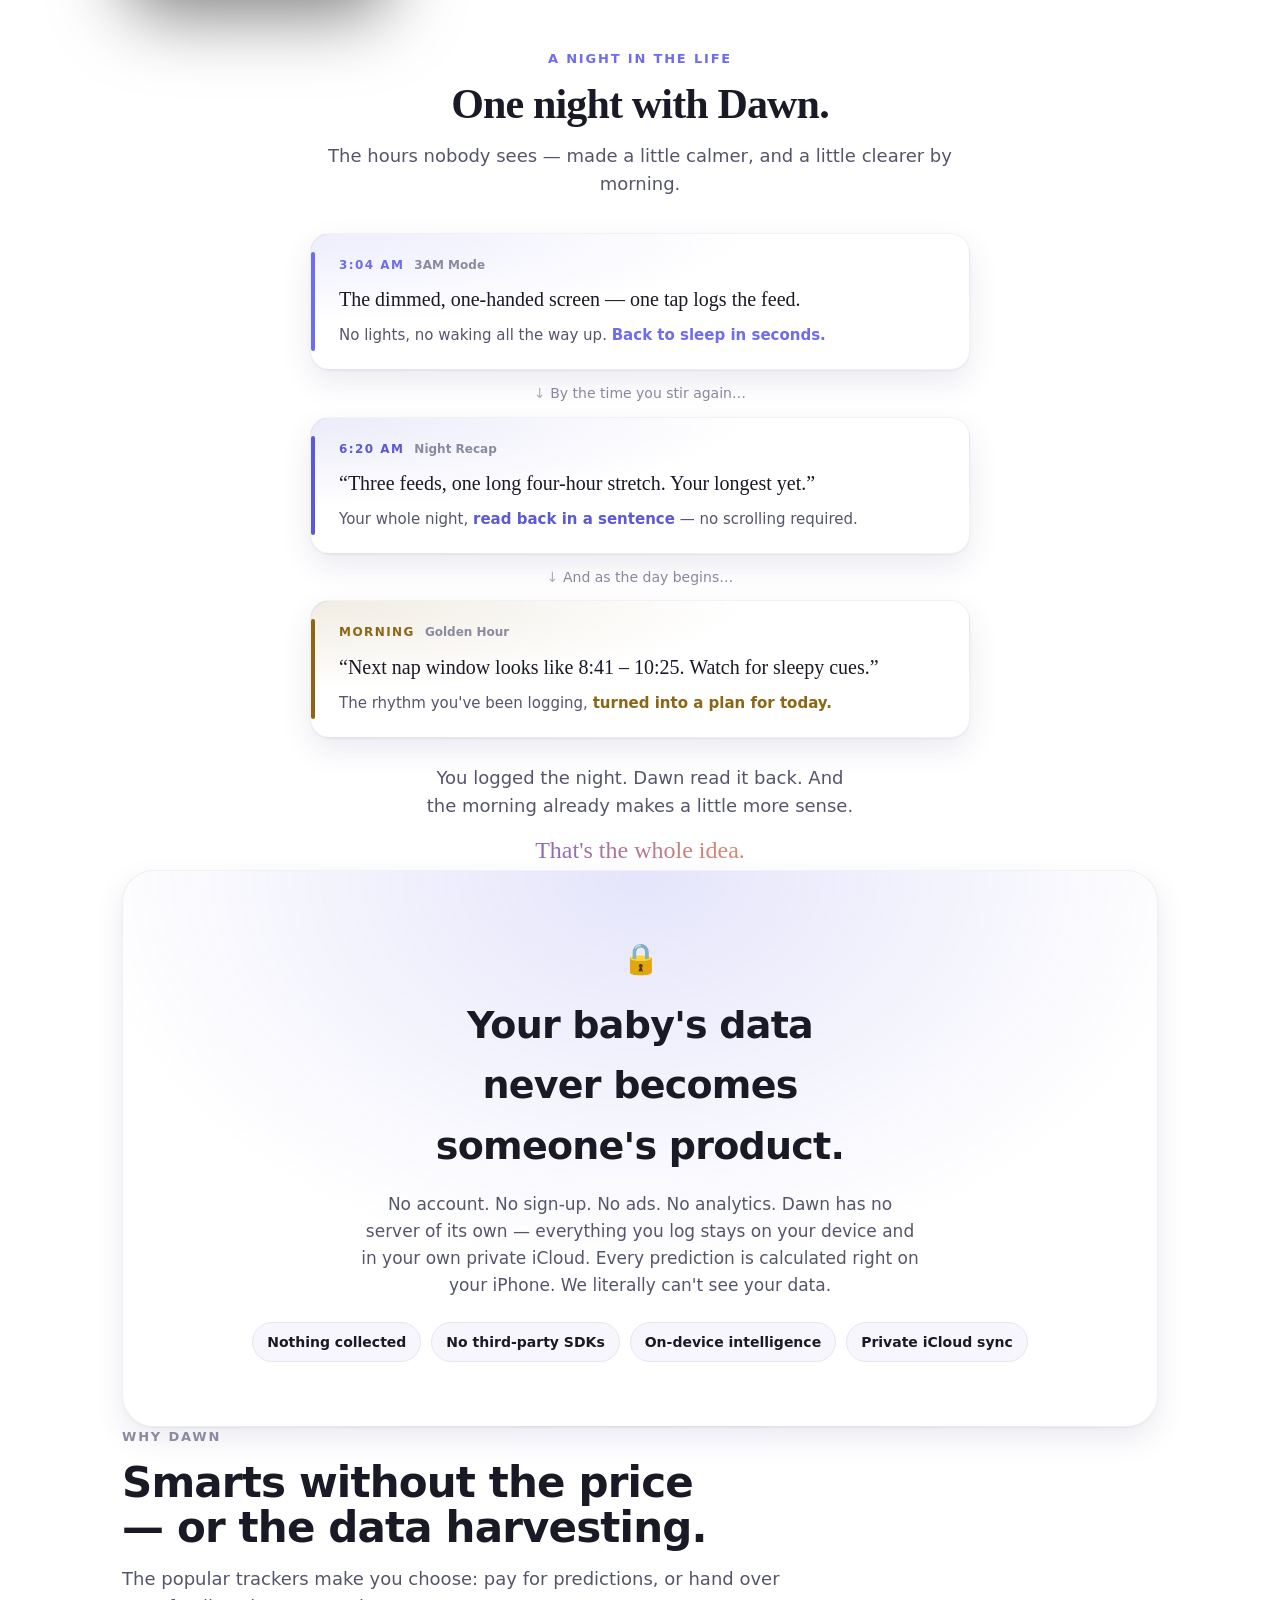
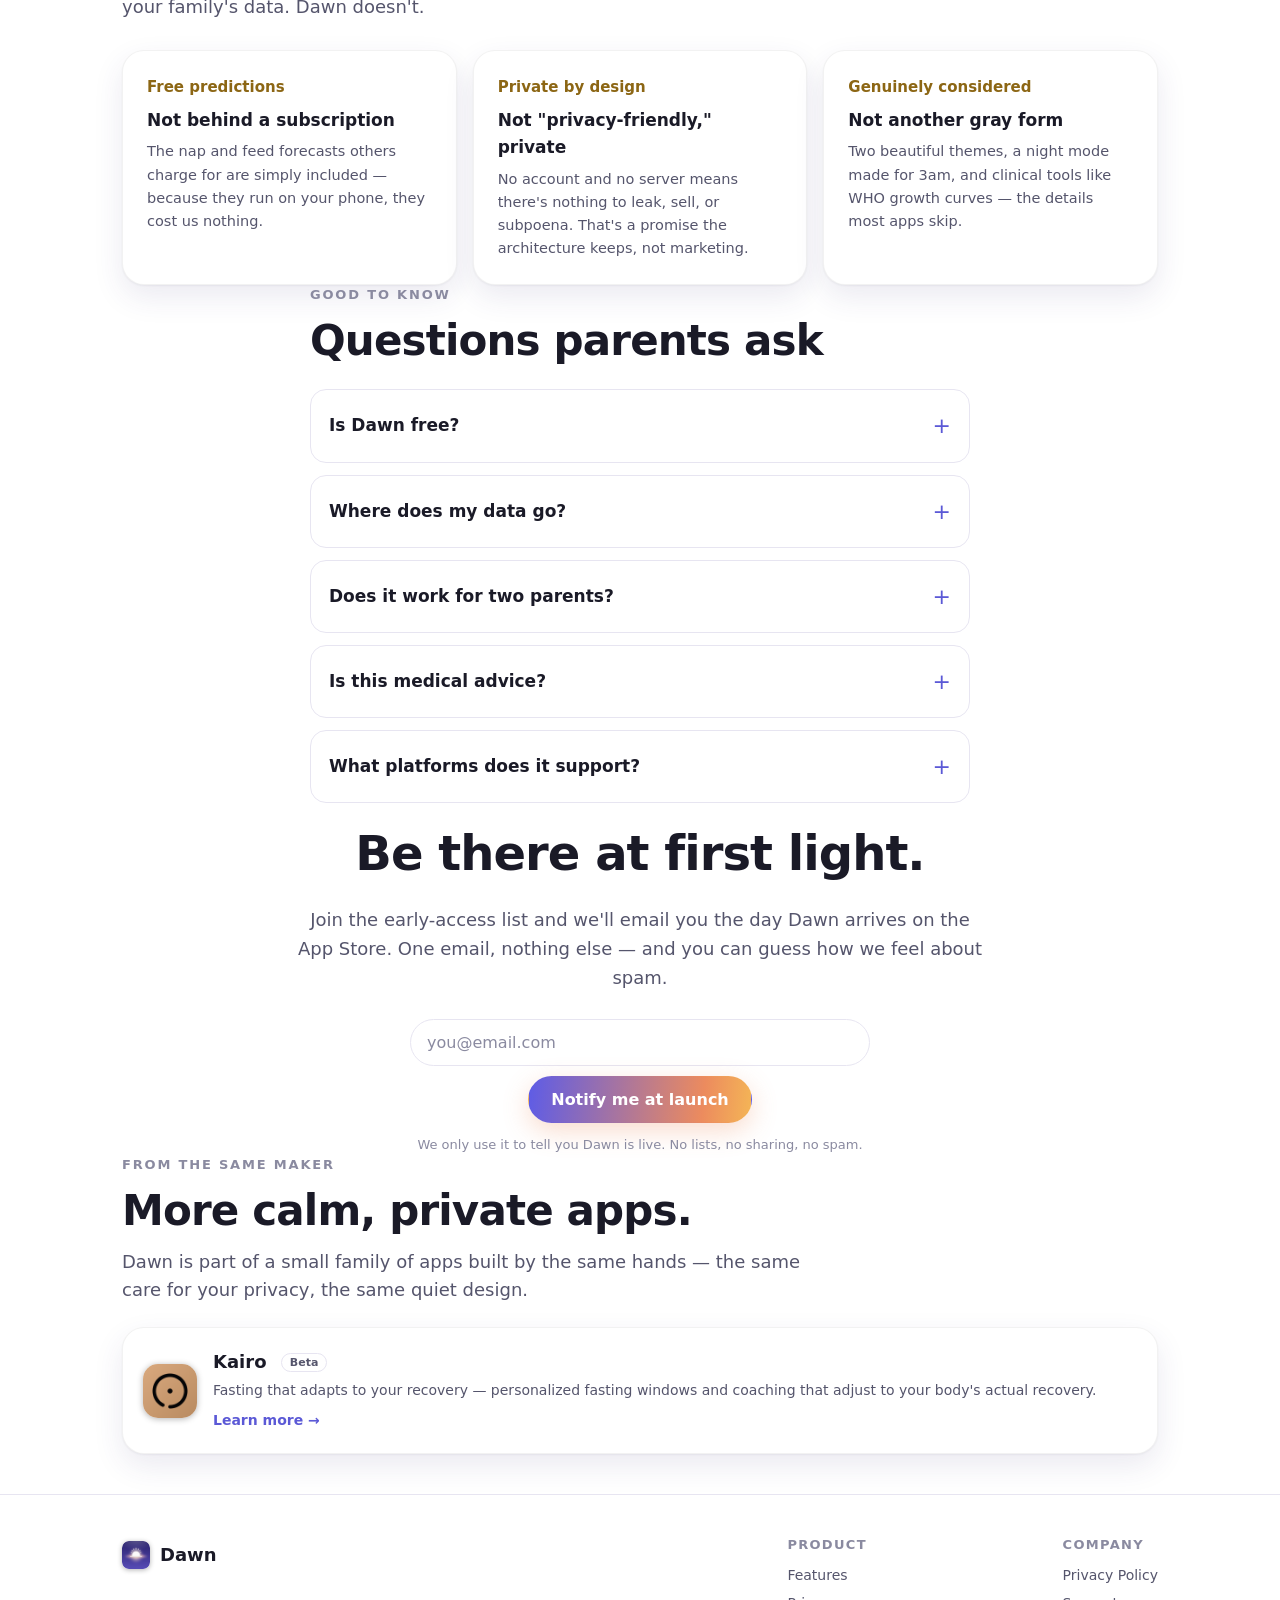
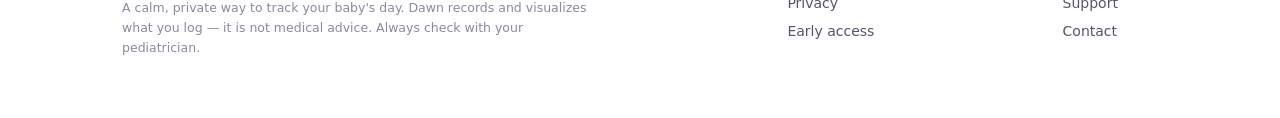
==== commit d831ec76: "Use the real Kairo app icon in the maker card Co-Authored-By: Claude Fable 5 <noreply@anthropic.com>" ====
--- a/index.html
+++ b/index.html
@@ -223,7 +223,7 @@
   </div>
   <div class="apps-grid reveal">
     <a class="app-card" href="https://kairofasting.com" target="_blank" rel="noopener">
-      <span class="app-mark kairo" aria-hidden="true">K</span>
+      <span class="app-mark kairo" aria-hidden="true"></span>
       <div>
         <h4>Kairo <span class="pill">Beta</span></h4>
         <p>Fasting that adapts to your recovery — personalized fasting windows and coaching that adjust to your body's actual recovery.</p>
--- a/styles.css
+++ b/styles.css
@@ -278,7 +278,7 @@
 .app-card { display: flex; gap: 16px; align-items: center; background: var(--surface); border: 1px solid var(--card-stroke); border-radius: var(--radius); box-shadow: var(--shadow); padding: 20px; transition: transform .15s ease, border-color .15s ease; }
 .app-card:hover { text-decoration: none; transform: translateY(-2px); border-color: var(--accent); }
 .app-mark { flex: none; width: 54px; height: 54px; border-radius: 15px; display: flex; align-items: center; justify-content: center; font-weight: 800; font-size: 22px; color: #fff; }
-.app-mark.kairo { background: radial-gradient(circle at 50% 120%, #7be0c2, #2a9d8f 52%, #1c6a75 92%); box-shadow: 0 0 16px rgba(42,157,143,.35); }
+.app-mark.kairo { background: url("assets/kairo-icon.png") center/cover no-repeat; box-shadow: 0 1px 6px rgba(0,0,0,.3); }
 .app-card h4 { font-size: 18px; margin-bottom: 2px; color: var(--ink); }
 .app-card h4 .pill { font-size: 11px; font-weight: 700; color: var(--muted); border: 1px solid var(--line); border-radius: 999px; padding: 2px 8px; margin-left: 8px; vertical-align: middle; }
 .app-card p { color: var(--muted); font-size: 14px; margin-bottom: 6px; }
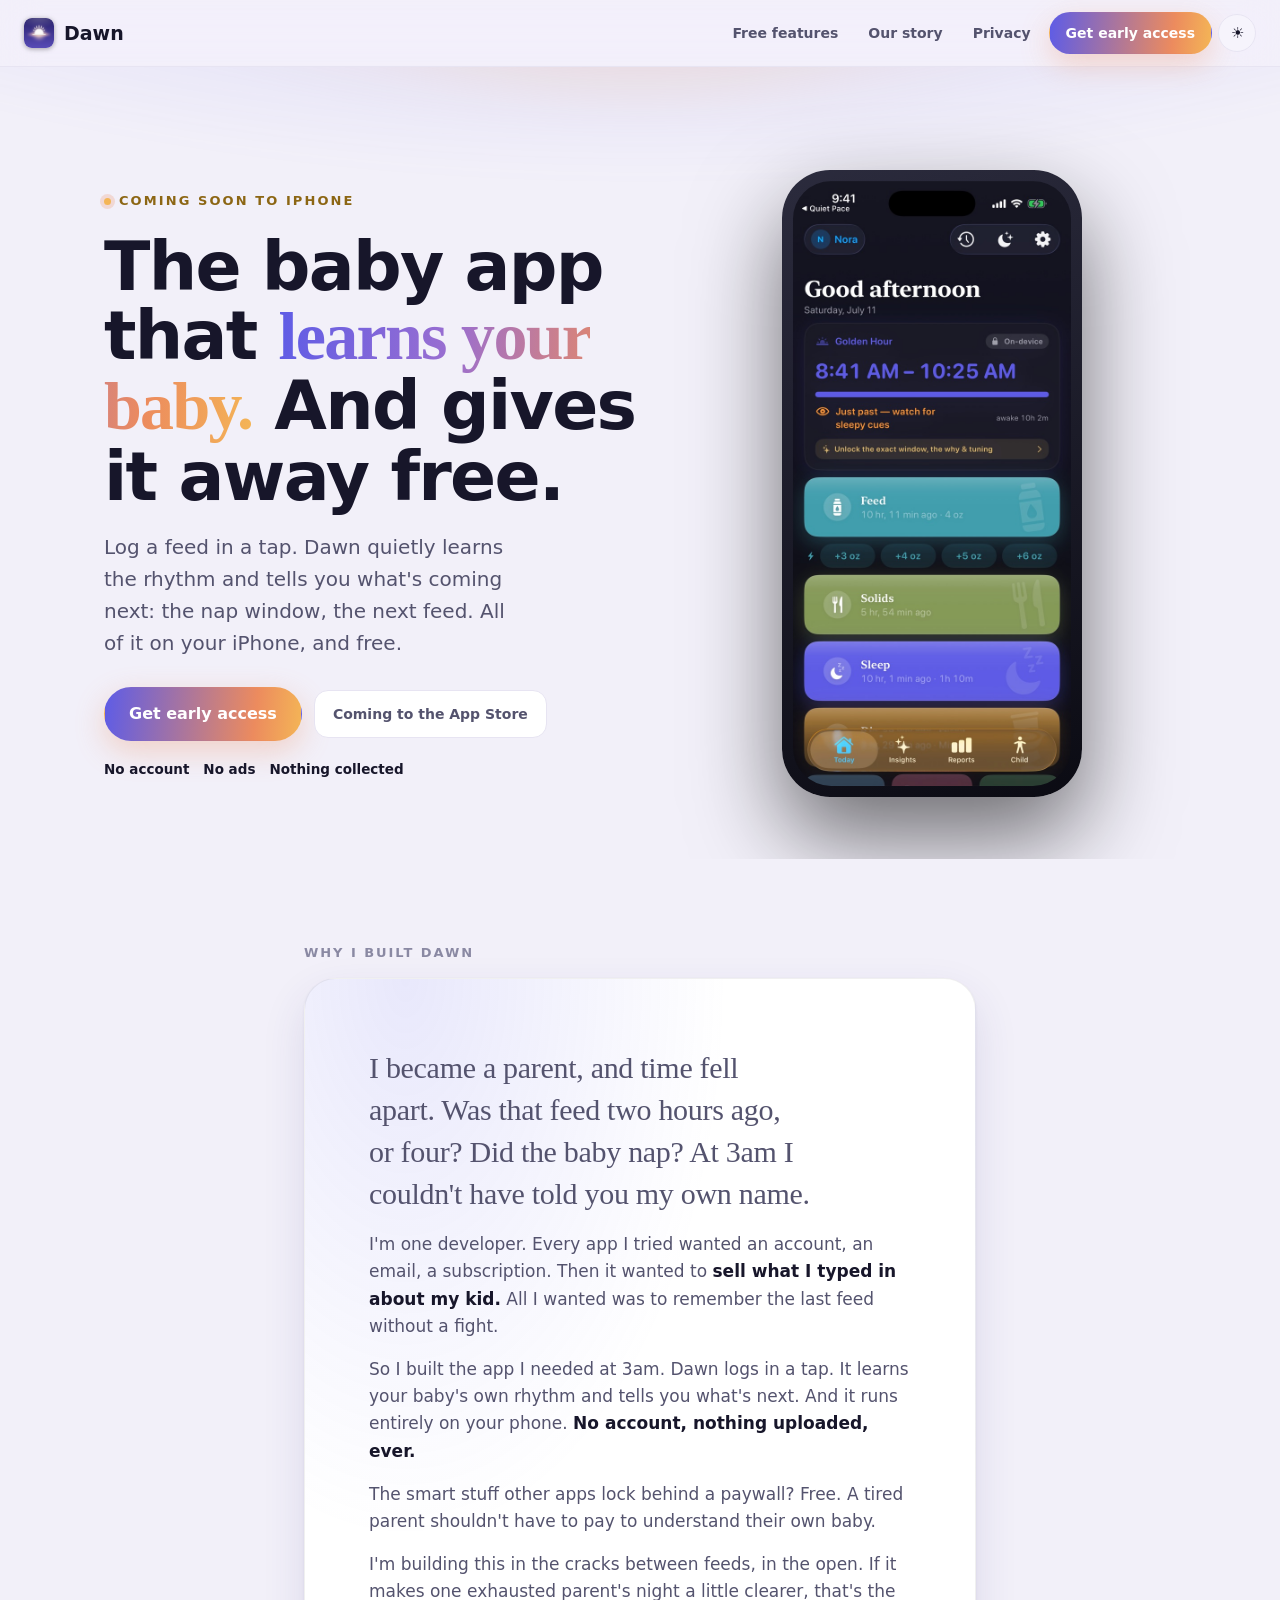
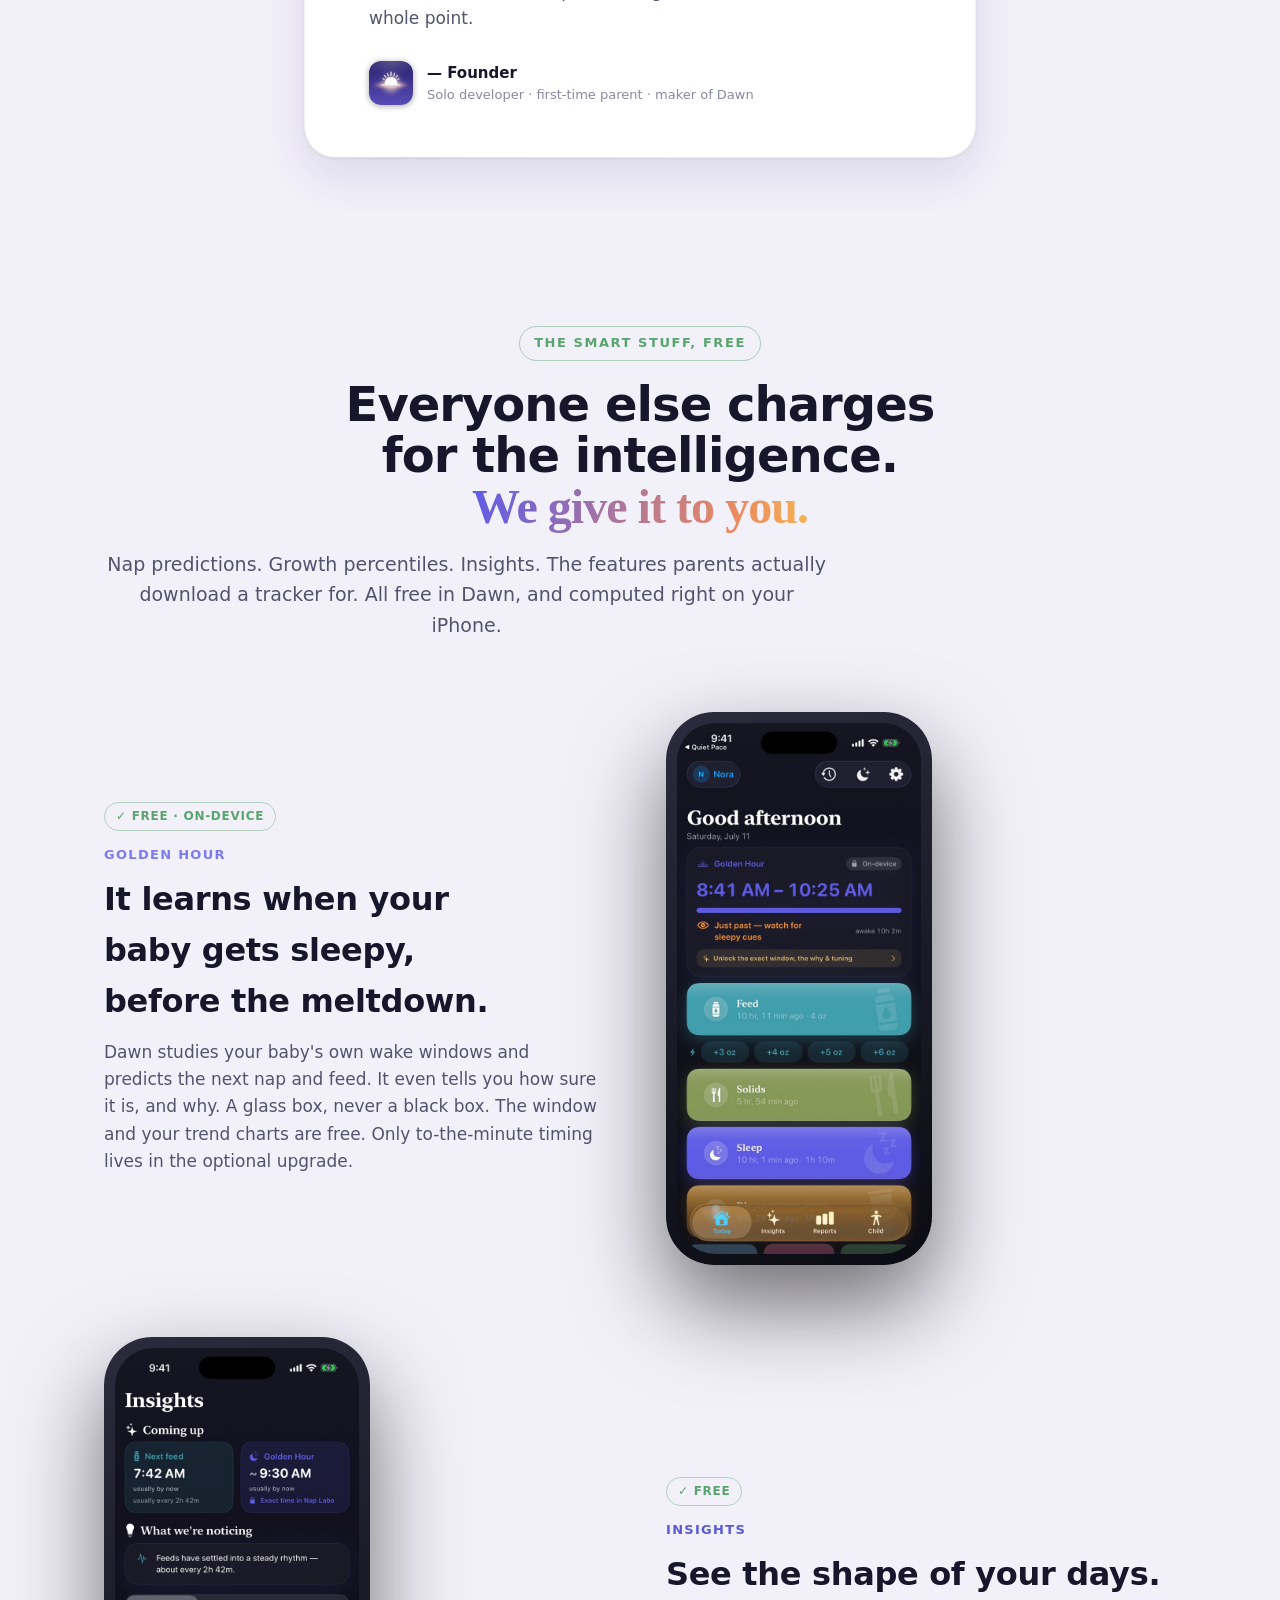
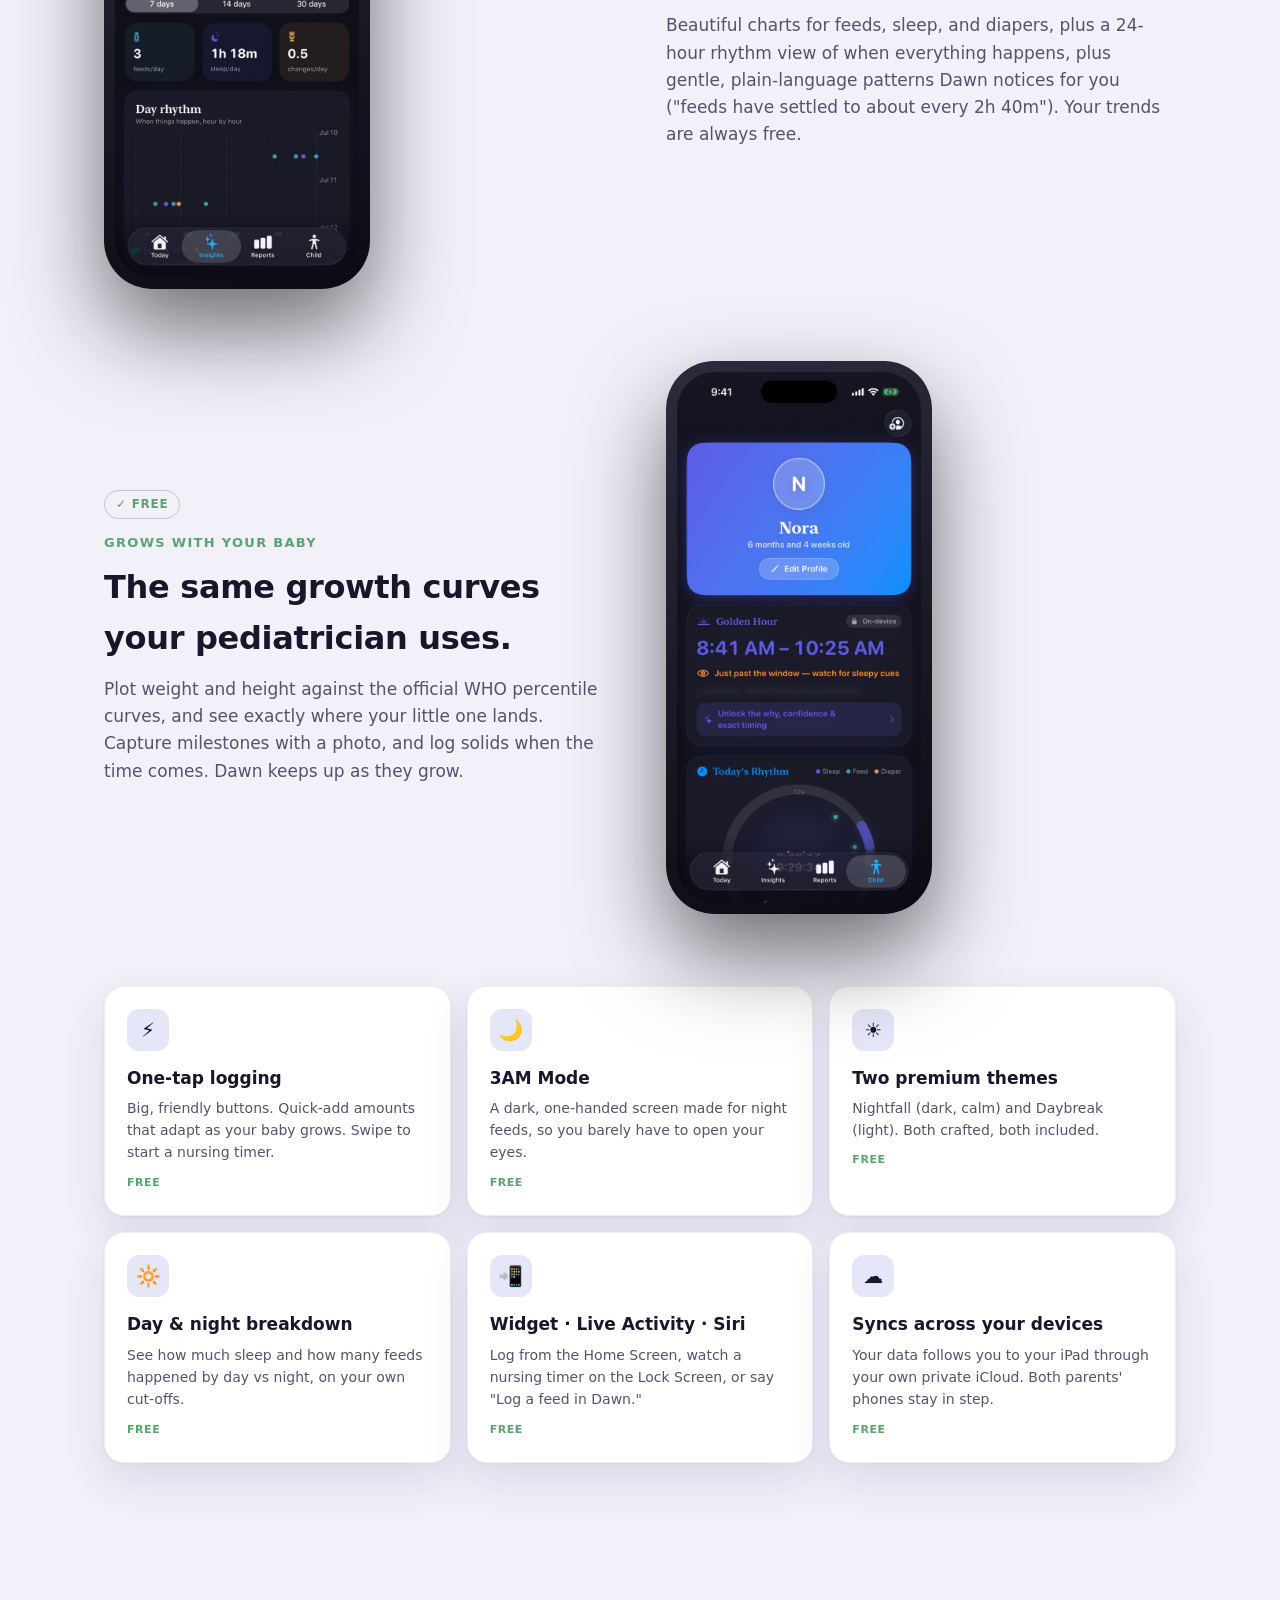
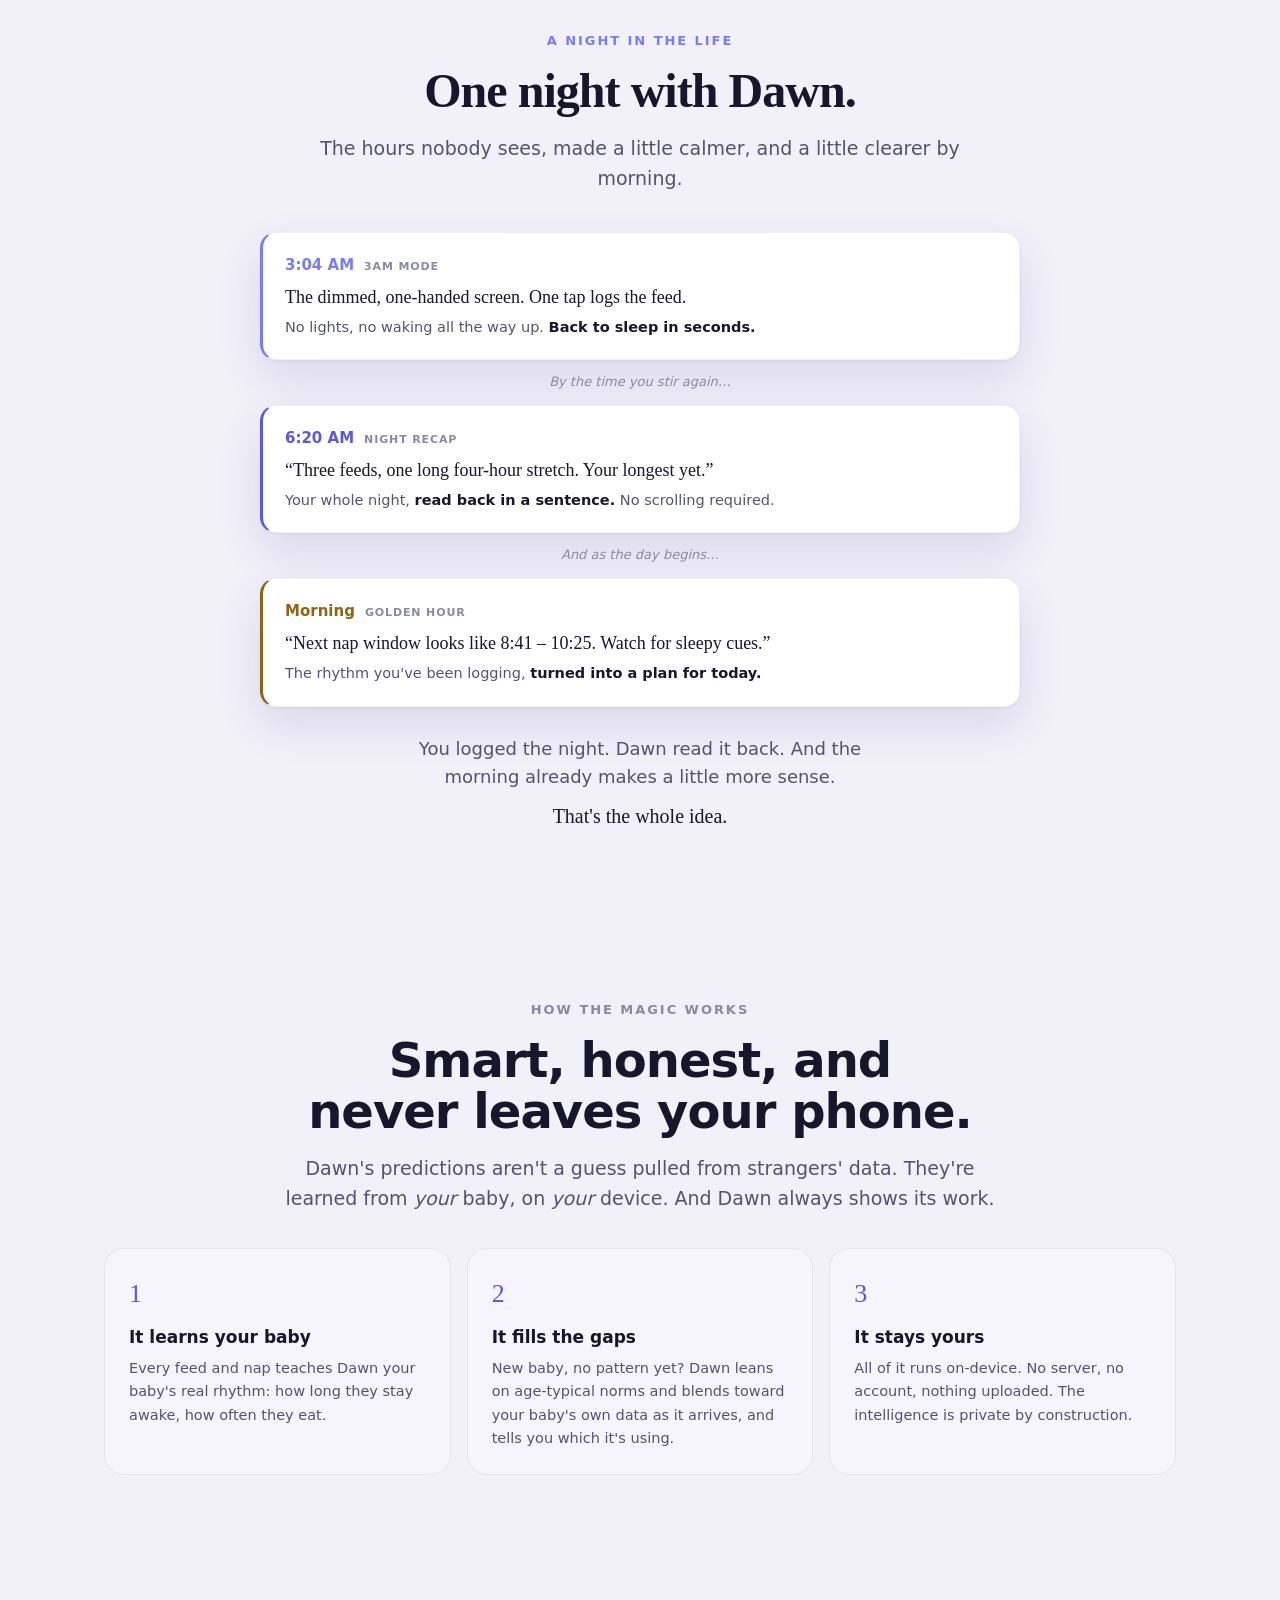
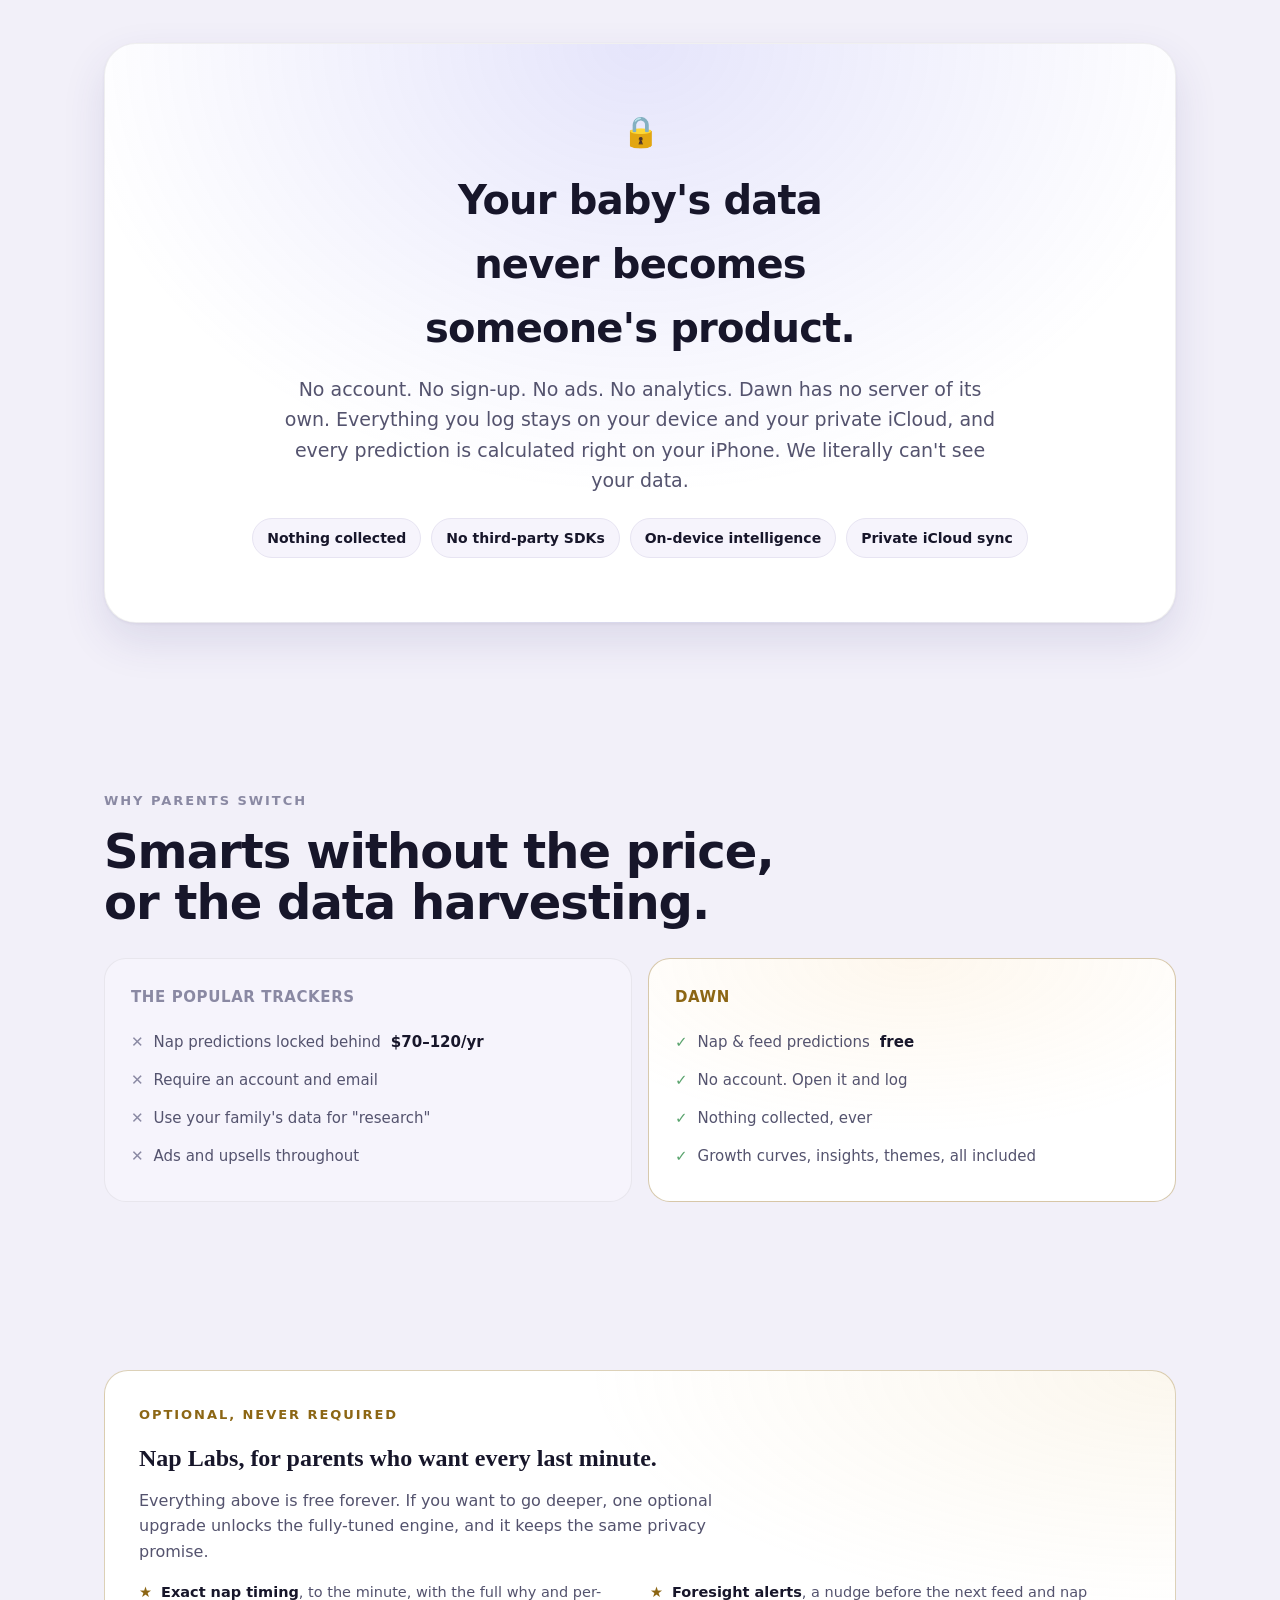
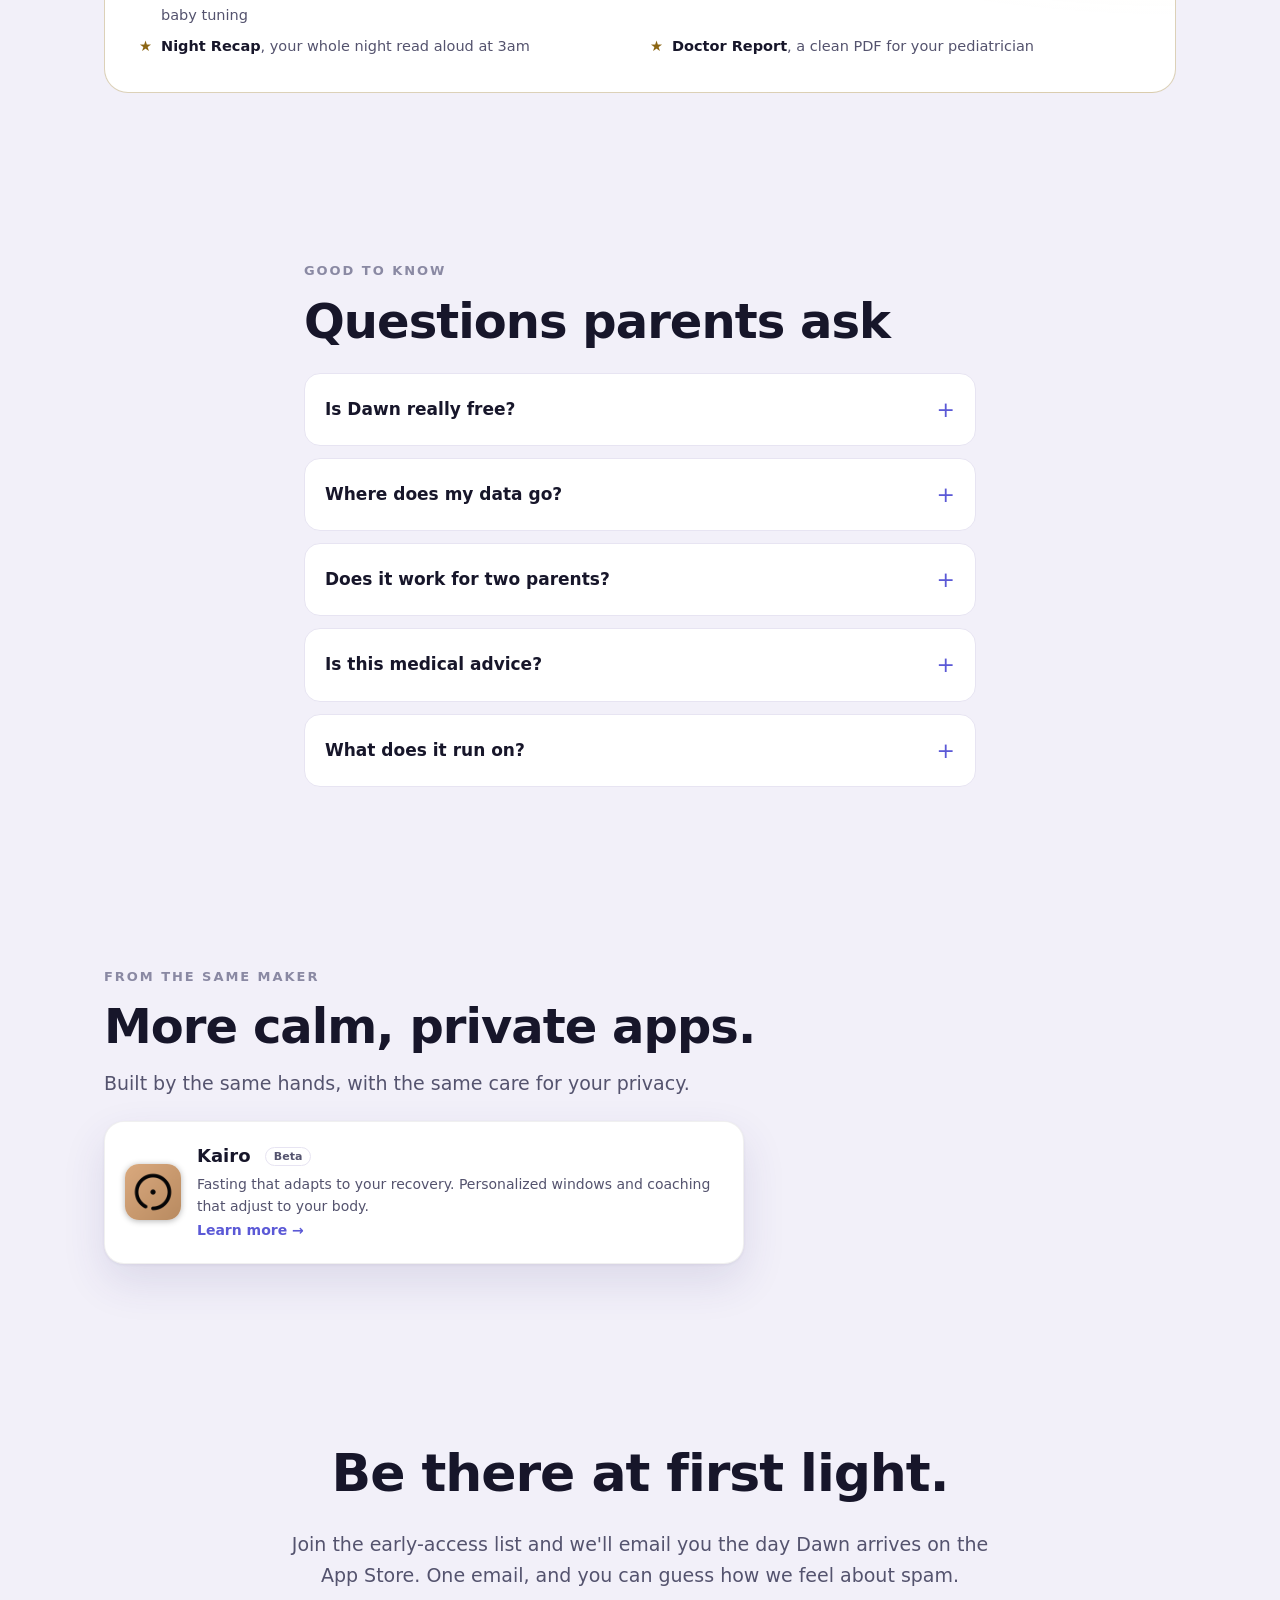
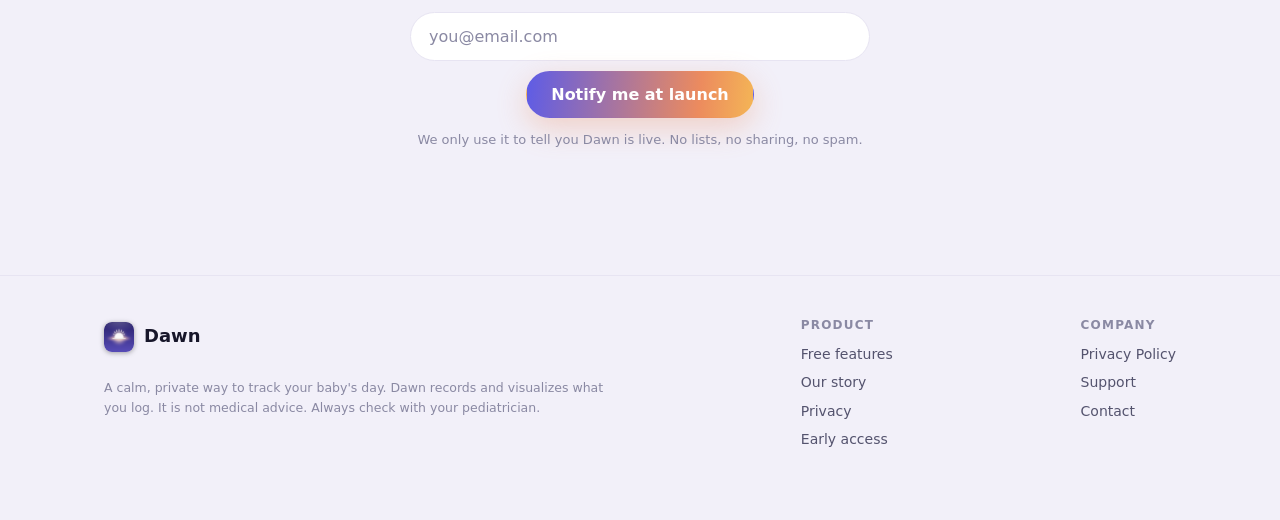
==== commit d9e521c4: "New landing page: founder story, free-first pitch, natural copy, Buttondown waitlist Co-Authored-By:" ====
--- a/index.html
+++ b/index.html
@@ -4,316 +4,510 @@
 <meta charset="utf-8">
 <meta name="viewport" content="width=device-width, initial-scale=1">
 <title>Dawn: Baby Tracker — the calm, private app that learns your baby's rhythm</title>
-<meta name="description" content="Track feeds, sleep, and diapers in seconds — then let Dawn learn your baby's rhythm and gently predict what's next. No account, no ads, all on your device.">
+<meta name="description" content="Dawn learns your baby's rhythm and tells you what's coming next. Feeds, sleep, and naps, all free and entirely on your iPhone. No account. No ads. Nothing collected.">
 <link rel="icon" href="assets/icon.png">
 <meta property="og:title" content="Dawn: Baby Tracker">
-<meta property="og:description" content="The calm, private baby tracker — smarts without the price or the data harvesting. Predictions that never leave your phone.">
-<meta property="og:type" content="website">
-<meta property="og:image" content="assets/og-image.png">
-<meta name="twitter:card" content="summary_large_image">
-<link rel="stylesheet" href="styles.css">
-<script>
-  // Set theme before paint to avoid a flash.
-  (function () {
-    try {
-      var t = localStorage.getItem("dawn-theme");
-      if (t) document.documentElement.setAttribute("data-theme", t);
-    } catch (e) {}
-  })();
-</script>
+<meta property="og:description" content="The smart baby app that gives away what other apps charge for. Nap predictions, growth curves, and insights, all free, all on your device.">
+<meta property="og:image" content="assets/icon.png">
+<style>
+:root{
+  --bg0:#0a0a12; --bg1:#12121e; --surface:#15151f; --surface2:#1b1b28;
+  --ink:#f2f1fa; --muted:#adacc6; --faint:#6f6e88; --line:#26263a;
+  --accent:#8f8df8; --gold:#e2bd72;
+  --indigo:#5e5ce6; --violet:#9a6ed0; --coral:#ec8b5e; --sun:#f4b556;
+  --feed:#46a7b5; --sleep:#7d7bf0; --growth:#5aa46e; --amber:#c79552;
+  --stroke:rgba(255,255,255,.07); --shadow:0 2px 8px rgba(0,0,0,.4),0 24px 60px rgba(0,0,0,.5);
+  --r:24px; --maxw:1120px;
+  color-scheme:dark;
+}
+:root[data-theme="light"]{
+  --bg0:#f2f0f9; --bg1:#f8f6fd; --surface:#ffffff; --surface2:#f6f4fc;
+  --ink:#17162a; --muted:#54536e; --faint:#8a89a3; --line:#e7e4f2;
+  --accent:#5b59d6; --gold:#8c6614;
+  --stroke:rgba(0,0,0,.06); --shadow:0 1px 3px rgba(30,25,60,.06),0 18px 44px rgba(60,52,120,.12);
+  color-scheme:light;
+}
+@media (prefers-color-scheme:light){
+  :root:not([data-theme]){
+    --bg0:#f2f0f9; --bg1:#f8f6fd; --surface:#ffffff; --surface2:#f6f4fc;
+    --ink:#17162a; --muted:#54536e; --faint:#8a89a3; --line:#e7e4f2;
+    --accent:#5b59d6; --gold:#8c6614;
+    --stroke:rgba(0,0,0,.06); --shadow:0 1px 3px rgba(30,25,60,.06),0 18px 44px rgba(60,52,120,.12);
+    color-scheme:light;
+  }
+}
+*{margin:0;padding:0;box-sizing:border-box}
+html{scroll-behavior:smooth}
+@media (prefers-reduced-motion:reduce){html{scroll-behavior:auto}}
+body{
+  font-family:ui-rounded,"SF Pro Rounded",-apple-system,BlinkMacSystemFont,system-ui,sans-serif;
+  color:var(--ink); background:var(--bg0); line-height:1.6; -webkit-font-smoothing:antialiased; overflow-x:hidden;
+}
+.serif{font-family:ui-serif,"New York",Georgia,serif}
+.wrap{max-width:var(--maxw);margin:0 auto;padding:0 24px}
+.narrow{max-width:720px;margin:0 auto;padding:0 24px}
+a{color:var(--accent);text-decoration:none}
+:focus-visible{outline:2px solid var(--accent);outline-offset:3px;border-radius:6px}
+
+/* nav */
+.nav{position:sticky;top:0;z-index:50;display:flex;align-items:center;justify-content:space-between;
+  padding:12px 24px;backdrop-filter:saturate(160%) blur(18px);
+  background:color-mix(in srgb,var(--bg0) 70%,transparent);border-bottom:1px solid var(--line)}
+.brand{display:flex;align-items:center;gap:10px;font-weight:750;font-size:19px;color:var(--ink)}
+.brand:hover{text-decoration:none}
+.brand .mk{width:30px;height:30px;border-radius:8px;background:url("assets/icon.png") center/cover;box-shadow:0 1px 5px rgba(0,0,0,.35)}
+.navlinks{display:flex;align-items:center;gap:6px}
+.navlinks a{color:var(--muted);font-size:14px;font-weight:600;padding:8px 12px}
+.navlinks a:hover{color:var(--ink);text-decoration:none}
+.tt{width:38px;height:38px;border-radius:999px;border:1px solid var(--line);background:var(--surface2);color:var(--ink);cursor:pointer;font-size:15px}
+.tt:hover{border-color:var(--accent)}
+.btn{display:inline-flex;align-items:center;gap:8px;font-family:inherit;font-weight:750;font-size:16px;cursor:pointer;
+  padding:13px 24px;border-radius:999px;border:1px solid transparent;transition:transform .15s,box-shadow .15s}
+.btn.sm{padding:9px 16px;font-size:14px}
+.btn.primary{color:#fff;background:linear-gradient(96deg,var(--indigo),var(--coral) 76%,var(--sun));box-shadow:0 10px 30px rgba(236,139,94,.32)}
+.btn.primary:hover{transform:translateY(-2px);text-decoration:none;box-shadow:0 14px 38px rgba(236,139,94,.42)}
+.btn.ghost{color:var(--ink);background:var(--surface2);border-color:var(--line)}
+.btn.ghost:hover{border-color:var(--accent);text-decoration:none}
+@media (prefers-reduced-motion:reduce){.btn:hover{transform:none}}
+
+/* hero */
+.hero{position:relative;overflow:hidden;padding:80px 0 40px;min-height:88vh;display:flex;align-items:center}
+.sky{position:absolute;inset:-30% -10% auto -10%;height:120%;z-index:0;pointer-events:none;
+  background:
+   radial-gradient(48% 40% at 50% 6%,rgba(244,181,86,.30),transparent 60%),
+   radial-gradient(70% 52% at 50% 0%,rgba(236,139,94,.24),transparent 62%),
+   radial-gradient(120% 82% at 50% -22%,rgba(94,92,230,.34),transparent 72%);
+  filter:blur(8px);animation:rise 16s ease-in-out infinite alternate}
+@keyframes rise{from{transform:translateY(10px);opacity:.82}to{transform:translateY(-14px);opacity:1}}
+@media (prefers-reduced-motion:reduce){.sky{animation:none}}
+.hero .wrap{position:relative;z-index:1;display:grid;grid-template-columns:1.05fr .95fr;gap:44px;align-items:center;width:100%}
+.eyebrow{display:inline-flex;align-items:center;gap:8px;font-size:13px;letter-spacing:.16em;text-transform:uppercase;font-weight:750;color:var(--gold);margin-bottom:20px}
+.eyebrow .dot{width:7px;height:7px;border-radius:50%;background:var(--sun);box-shadow:0 0 0 4px color-mix(in srgb,var(--coral) 24%,transparent)}
+h1.big{font-size:clamp(40px,6.4vw,68px);line-height:1.02;letter-spacing:-.025em;font-weight:750;text-wrap:balance;margin-bottom:20px}
+h1.big .grad{background:linear-gradient(96deg,var(--indigo),var(--violet) 38%,var(--coral) 76%,var(--sun));-webkit-background-clip:text;background-clip:text;color:transparent}
+.lead{font-size:20px;color:var(--muted);max-width:32ch;margin-bottom:28px}
+.cta-row{display:flex;flex-wrap:wrap;gap:12px;align-items:center}
+.appstore{display:inline-flex;align-items:center;gap:9px;padding:12px 18px;border-radius:14px;border:1px solid var(--line);background:var(--surface);color:var(--muted);font-size:14px;font-weight:650}
+.reassure{margin-top:18px;font-size:13.5px;color:var(--faint);display:flex;gap:14px;flex-wrap:wrap}
+.reassure b{color:var(--ink);font-weight:650}
+
+/* phone */
+.phone{justify-self:center;width:300px;border-radius:48px;padding:11px;background:linear-gradient(160deg,#2b2b3d,#0b0b13);
+  box-shadow:0 40px 90px rgba(0,0,0,.55),0 0 0 1px rgba(255,255,255,.07);position:relative}
+.phone img{width:100%;height:auto;display:block;border-radius:38px}
+.phone.float{animation:float 7s ease-in-out infinite alternate}
+@keyframes float{from{transform:translateY(0) rotate(1.5deg)}to{transform:translateY(-16px) rotate(1.5deg)}}
+@media (prefers-reduced-motion:reduce){.phone.float{animation:none;transform:rotate(1.5deg)}}
+
+/* section scaffold */
+section{padding:84px 0;position:relative}
+.kick{font-size:13px;letter-spacing:.15em;text-transform:uppercase;font-weight:750;color:var(--faint);margin-bottom:14px}
+h2.st{font-size:clamp(30px,4.8vw,48px);line-height:1.06;letter-spacing:-.02em;text-wrap:balance;margin-bottom:16px}
+.sub{font-size:19px;color:var(--muted);max-width:60ch}
+.center{text-align:center}.center .sub{margin-left:auto;margin-right:auto}
+
+/* founder story */
+.story{background:
+   radial-gradient(80% 120% at 15% 0%,rgba(94,92,230,.14),transparent 60%),var(--surface);
+  border:1px solid var(--stroke);border-radius:32px;padding:52px clamp(24px,5vw,64px);box-shadow:var(--shadow)}
+.story .q{font-family:ui-serif,"New York",Georgia,serif;font-size:clamp(22px,3vw,30px);line-height:1.4;letter-spacing:-.01em;text-wrap:balance}
+.story p{color:var(--muted);font-size:17px;margin-top:16px;max-width:64ch}
+.story p strong{color:var(--ink);font-weight:650}
+.sig{display:flex;align-items:center;gap:14px;margin-top:28px}
+.sig .mk{width:44px;height:44px;border-radius:12px;background:url("assets/icon.png") center/cover;box-shadow:0 1px 6px rgba(0,0,0,.35)}
+.sig .who{font-size:15px}.sig .who b{color:var(--ink)}.sig .who span{color:var(--faint);display:block;font-size:13px}
+
+/* free manifesto */
+.free-hero{text-align:center}
+.free-badge{display:inline-block;font-size:13px;font-weight:750;letter-spacing:.12em;text-transform:uppercase;color:var(--growth);
+  border:1px solid color-mix(in srgb,var(--growth) 45%,transparent);border-radius:999px;padding:6px 14px;margin-bottom:18px}
+.free-hero h2 .grad{background:linear-gradient(96deg,var(--indigo),var(--coral) 80%,var(--sun));-webkit-background-clip:text;background-clip:text;color:transparent}
+
+/* feature moments */
+.moment{display:grid;grid-template-columns:1fr 1fr;gap:52px;align-items:center;margin:72px 0}
+.moment:nth-child(even) .mv{order:-1}
+.mtag{display:inline-flex;align-items:center;gap:7px;font-size:12px;font-weight:750;letter-spacing:.06em;text-transform:uppercase;
+  color:var(--growth);border:1px solid color-mix(in srgb,var(--growth) 40%,transparent);border-radius:999px;padding:4px 11px;margin-bottom:14px}
+.mkick{font-size:13px;font-weight:750;letter-spacing:.1em;text-transform:uppercase;margin-bottom:8px}
+.moment h3{font-size:clamp(24px,3.2vw,32px);letter-spacing:-.01em;margin-bottom:12px;text-wrap:balance}
+.moment p{color:var(--muted);font-size:17px;max-width:46ch}
+.mv .phone{width:266px}
+
+/* free grid (secondary features) */
+.grid{display:grid;grid-template-columns:repeat(3,1fr);gap:16px;margin-top:36px}
+.tile{background:var(--surface);border:1px solid var(--stroke);border-radius:20px;padding:22px;box-shadow:var(--shadow)}
+.tile .ic{width:42px;height:42px;border-radius:12px;display:flex;align-items:center;justify-content:center;font-size:20px;margin-bottom:14px;background:color-mix(in srgb,var(--accent) 15%,transparent)}
+.tile h4{font-size:17px;margin-bottom:5px}
+.tile p{color:var(--muted);font-size:14px}
+.tile .free{display:inline-block;margin-top:10px;font-size:11px;font-weight:750;letter-spacing:.05em;color:var(--growth)}
+
+/* how it works */
+.brain{display:grid;grid-template-columns:repeat(3,1fr);gap:16px;margin-top:34px}
+.step{background:var(--surface2);border:1px solid var(--stroke);border-radius:20px;padding:24px}
+.step .n{font-family:ui-serif,Georgia,serif;font-size:26px;color:var(--accent);margin-bottom:10px}
+.step h4{font-size:17px;margin-bottom:6px}.step p{color:var(--muted);font-size:14.5px}
+
+/* pillar */
+.pillar{text-align:center;border-radius:32px;padding:64px 28px;border:1px solid var(--stroke);box-shadow:var(--shadow);
+  background:radial-gradient(90% 130% at 50% 0%,rgba(94,92,230,.16),transparent 60%),var(--surface)}
+.pillar .lock{font-size:30px}
+.pillar h2{font-size:clamp(26px,4vw,40px);letter-spacing:-.02em;max-width:20ch;margin:12px auto 14px;text-wrap:balance}
+.pillar .chips{display:flex;flex-wrap:wrap;gap:10px;justify-content:center;margin-top:22px}
+.pillar .chips span{font-size:14px;font-weight:600;padding:8px 14px;border-radius:999px;background:var(--surface2);border:1px solid var(--line)}
+
+/* compare */
+.compare{display:grid;grid-template-columns:1fr 1fr;gap:16px;margin-top:30px}
+.compare .col{border-radius:22px;padding:26px;border:1px solid var(--stroke)}
+.compare .them{background:var(--surface2)}
+.compare .us{background:radial-gradient(120% 120% at 50% 0%,rgba(244,181,86,.10),transparent 60%),var(--surface);border-color:color-mix(in srgb,var(--gold) 35%,transparent)}
+.compare h4{font-size:15px;letter-spacing:.04em;text-transform:uppercase;margin-bottom:14px;color:var(--faint)}
+.compare .us h4{color:var(--gold)}
+.compare li{list-style:none;font-size:15px;padding:7px 0;display:flex;gap:10px;color:var(--muted)}
+.compare li b{color:var(--ink);font-weight:600}
+.compare .x{color:var(--faint)}.compare .c{color:var(--growth);font-weight:800}
+
+/* nap labs (optional upgrade) */
+.labs{border:1px solid color-mix(in srgb,var(--gold) 30%,transparent);border-radius:24px;padding:34px;
+  background:radial-gradient(100% 140% at 100% 0%,rgba(226,189,114,.12),transparent 55%),var(--surface)}
+.labs .kick{color:var(--gold)}
+.labs h3{font-size:24px;margin-bottom:10px}
+.labs p{color:var(--muted);max-width:60ch}
+.labs ul{margin:16px 0 0;padding:0;list-style:none;display:grid;grid-template-columns:1fr 1fr;gap:8px 20px}
+.labs li{font-size:14.5px;color:var(--muted);display:flex;gap:9px}.labs li b{color:var(--ink);font-weight:600}
+.labs .star{color:var(--gold)}
+
+/* maker card */
+.maker{display:flex;gap:16px;align-items:center;background:var(--surface);border:1px solid var(--stroke);border-radius:20px;padding:20px;box-shadow:var(--shadow);max-width:640px}
+.maker:hover{border-color:var(--accent);text-decoration:none}
+.maker .mk{flex:none;width:56px;height:56px;border-radius:14px;background:url("assets/kairo-icon.png") center/cover;box-shadow:0 1px 6px rgba(0,0,0,.3)}
+.maker h4{font-size:18px;color:var(--ink);margin-bottom:2px}
+.maker h4 .beta{font-size:11px;font-weight:750;color:var(--muted);border:1px solid var(--line);border-radius:999px;padding:2px 8px;margin-left:8px;vertical-align:middle}
+.maker p{color:var(--muted);font-size:14px}.maker .go{color:var(--accent);font-weight:700;font-size:14px}
+
+/* waitlist */
+.final{text-align:center}
+.final h2{font-size:clamp(32px,5vw,52px);letter-spacing:-.02em;margin-bottom:14px;text-wrap:balance}
+.wl{display:flex;gap:10px;flex-wrap:wrap;max-width:460px;margin:22px auto 0;justify-content:center}
+.wl input{flex:1 1 220px;padding:14px 18px;border-radius:999px;font-size:16px;font-family:inherit;background:var(--surface);border:1px solid var(--line);color:var(--ink)}
+.wl input::placeholder{color:var(--faint)}
+.note{font-size:13px;color:var(--faint);margin-top:12px}
+
+/* footer */
+footer{border-top:1px solid var(--line);padding:40px 0 64px;margin-top:40px}
+.fcols{display:flex;flex-wrap:wrap;gap:26px;justify-content:space-between;align-items:flex-start}
+footer a{color:var(--muted);font-size:14px;display:block;margin:6px 0}
+footer a:hover{color:var(--ink)}
+.fcol h5{font-size:12px;text-transform:uppercase;letter-spacing:.1em;color:var(--faint);margin-bottom:8px}
+.legal{margin-top:26px;font-size:12.5px;color:var(--faint);max-width:64ch}
+
+/* one night narrative */
+.nightline{max-width:760px;margin:38px auto 0}
+.beat{background:var(--surface);border:1px solid var(--stroke);border-left:3px solid var(--bc,var(--sleep));border-radius:16px;padding:20px 22px;box-shadow:var(--shadow)}
+.beat .when{font-weight:750;font-size:15px;color:var(--bc,var(--sleep));display:flex;align-items:baseline;gap:10px;margin-bottom:8px}
+.beat .when span{font-size:11px;letter-spacing:.08em;text-transform:uppercase;color:var(--faint);font-weight:700}
+.beat .say{font-family:ui-serif,"New York",Georgia,serif;font-size:18px;line-height:1.4;color:var(--ink);margin-bottom:6px}
+.beat .do{color:var(--muted);font-size:14.5px}.beat .do b{color:var(--ink);font-weight:650}
+.brg{text-align:center;color:var(--faint);font-size:13px;padding:12px 0;font-style:italic}
+.nightcap{text-align:center;margin-top:28px}
+.nightcap p{font-size:18px;color:var(--muted);max-width:42ch;margin:0 auto}
+.nightcap .cap{font-family:ui-serif,"New York",Georgia,serif;color:var(--ink);font-size:20px;margin-top:8px}
+
+/* faq */
+.faq details{border:1px solid var(--line);border-radius:16px;padding:2px 20px;margin-bottom:12px;background:var(--surface)}
+.faq summary{font-weight:700;font-size:17px;padding:16px 0;cursor:pointer;list-style:none;display:flex;justify-content:space-between;align-items:center;gap:12px}
+.faq summary::-webkit-details-marker{display:none}
+.faq summary::after{content:"+";color:var(--accent);font-size:22px;font-weight:400}
+.faq details[open] summary::after{content:"\2013"}
+.faq details p{color:var(--muted);padding:0 0 18px;font-size:15.5px}
+
+/* reveal */
+.reveal{opacity:0;transform:translateY(20px);transition:opacity .7s cubic-bezier(.2,.7,.2,1),transform .7s cubic-bezier(.2,.7,.2,1)}
+.reveal.in{opacity:1;transform:none}
+@media (prefers-reduced-motion:reduce){.reveal{opacity:1!important;transform:none!important}}
+
+@media (max-width:880px){
+  .hero{min-height:auto;padding:56px 0 20px}
+  .hero .wrap{grid-template-columns:1fr;text-align:center}
+  .lead{margin-left:auto;margin-right:auto}.cta-row{justify-content:center}.reassure{justify-content:center}
+  .hero .phone{margin-top:28px}
+  .moment{grid-template-columns:1fr;gap:26px;margin:52px 0}.moment:nth-child(even) .mv{order:0}
+  .mv .phone,.phone{width:250px}
+  .grid,.brain,.compare,.labs ul{grid-template-columns:1fr}
+  .navlinks a.hs{display:none}
+}
+</style>
+<script>(function(){try{var t=localStorage.getItem("dawn-theme");if(t)document.documentElement.setAttribute("data-theme",t)}catch(e){}})();</script>
 </head>
 <body>
-<div class="ambient" aria-hidden="true"></div>
 
 <nav class="nav">
-  <a class="brand" href="index.html"><span class="mark" aria-hidden="true"></span>Dawn</a>
-  <div class="nav-actions">
-    <a class="hide-sm" href="#features">Features</a>
-    <a class="hide-sm" href="#privacy">Privacy</a>
-    <a class="hide-sm" href="support.html">Support</a>
-    <button class="theme-toggle" id="themeToggle" aria-label="Switch light or dark theme" title="Switch theme">☾</button>
+  <a class="brand" href="#top"><span class="mk" aria-hidden="true"></span>Dawn</a>
+  <div class="navlinks">
+    <a class="hs" href="#free">Free features</a>
+    <a class="hs" href="#story">Our story</a>
+    <a class="hs" href="#privacy">Privacy</a>
+    <a class="btn primary sm" href="#waitlist">Get early access</a>
+    <button class="tt" id="tt" aria-label="Switch theme" title="Switch theme">☾</button>
   </div>
 </nav>
 
-<!-- ============ HERO ============ -->
-<header class="hero">
-  <div class="hero-sky" id="heroSky" aria-hidden="true"></div>
-  <div class="wrap hero-grid">
+<!-- HERO -->
+<header class="hero" id="top">
+  <div class="sky" aria-hidden="true"></div>
+  <div class="wrap">
     <div>
-      <span class="eyebrow">Coming soon to iPhone</span>
-      <h1>The calm, private baby app that <span class="warm serif">learns your baby's rhythm</span></h1>
-      <p class="lead">Track feeds, sleep, and diapers in seconds. Dawn quietly learns the pattern and tells you what's likely next — all on your device.</p>
+      <span class="eyebrow"><span class="dot"></span>Coming soon to iPhone</span>
+      <h1 class="big">The baby app that <span class="grad serif">learns your baby.</span> And gives it away free.</h1>
+      <p class="lead">Log a feed in a tap. Dawn quietly learns the rhythm and tells you what's coming next: the nap window, the next feed. All of it on your iPhone, and free.</p>
       <div class="cta-row">
-        <a class="btn btn-primary" href="#waitlist">Get early access</a>
-        <span class="badge-soon"><span class="apple" aria-hidden="true"></span> Coming to the App&nbsp;Store</span>
-      </div>
-      <p class="reassure">No account · No ads · Nothing collected</p>
-    </div>
-    <div class="phone tilt" aria-hidden="false">
-      <img src="assets/screen-today.jpg" width="620" height="1348" alt="Dawn's Today screen showing the Golden Hour nap prediction, a Feed card, and quick-add amounts on a deep indigo background.">
-    </div>
+        <a class="btn primary" href="#waitlist">Get early access</a>
+        <span class="appstore"> Coming to the App Store</span>
+      </div>
+      <p class="reassure"><span><b>No account</b></span><span><b>No ads</b></span><span><b>Nothing collected</b></span></p>
+    </div>
+    <div class="phone float"><img src="assets/screen-today.jpg" width="620" height="1348" alt="Dawn's Today screen: a Golden Hour nap prediction, a Feed card, and one-tap amounts on a deep indigo background."></div>
   </div>
 </header>
 
-<!-- ============ EMPATHY ============ -->
-<section class="empathy wrap reveal">
-  <p>It's 3am. You just want to remember when the last feed was — <span class="soft">not fight an app to log it.</span></p>
-</section>
-
-<!-- ============ FEATURE MOMENTS ============ -->
-<div id="features"></div>
-<div class="wrap">
-
-  <div class="moment reveal">
-    <div class="moment-text">
-      <div class="kicker" style="color:var(--feed)">Effortless logging</div>
-      <h3>Log a feed in a single tap.</h3>
-      <p>Big, friendly buttons for feed, sleep, and diaper. Quick-add amounts that adapt as your baby grows, a swipe to start a nursing timer, and a one-handed 3AM Mode for the night shift.</p>
-    </div>
-    <div class="moment-visual"><div class="phone"><img src="assets/screen-today.jpg" width="620" height="1348" alt="Feed card with one-tap quick-add amounts."></div></div>
-  </div>
-
-  <div class="moment reveal">
-    <div class="moment-text">
-      <div class="kicker" style="color:var(--sleep)">Golden Hour</div>
-      <h3>Know the nap window before the meltdown.</h3>
-      <p>Dawn learns your baby's own wake windows and predicts the next feed and nap — the "sweet spot" other apps sell as a subscription.</p>
-      <span class="tag">Free · and it never leaves your phone</span>
-    </div>
-    <div class="moment-visual"><div class="phone"><img src="assets/screen-child.jpg" width="620" height="1348" alt="The Golden Hour card predicting the next nap window, marked on-device."></div></div>
-  </div>
-
-  <div class="moment reveal">
-    <div class="moment-text">
-      <div class="kicker" style="color:var(--accent)">Insights</div>
-      <h3>See the shape of your days.</h3>
-      <p>Clean charts for feeds, sleep, and diapers, and a rhythm view of when things happen — plus gentle, plain-language patterns Dawn notices along the way.</p>
-    </div>
-    <div class="moment-visual"><div class="phone"><img src="assets/screen-insights.jpg" width="620" height="1348" alt="Insights screen with coming-up predictions, daily averages, and a day-rhythm chart."></div></div>
-  </div>
-
-  <div class="moment reveal">
-    <div class="moment-text">
-      <div class="kicker" style="color:var(--growth)">Grows with your baby</div>
-      <h3>From first feed to first steps.</h3>
-      <p>Plot weight and height against the official WHO percentile curves, capture milestones with a photo, and add solids when the time comes — Dawn keeps up.</p>
-    </div>
-    <div class="moment-visual"><div class="phone"><img src="assets/screen-child.jpg" width="620" height="1348" alt="Child profile with growth and milestones."></div></div>
-  </div>
-
-  <div class="moment reveal">
-    <div class="moment-text">
-      <div class="kicker" style="color:var(--sleep)">3AM Mode</div>
-      <h3>Built for the middle of the night.</h3>
-      <p>A dark, one-handed screen for night feeds, with a read-aloud recap of how the night has gone — so you barely have to open your eyes.</p>
-      <span class="tag">Nobody else has this</span>
-    </div>
-    <div class="moment-visual"><div class="phone"><img src="assets/screen-today.jpg" width="620" height="1348" alt="Dawn in its calm Nightfall dark theme."></div></div>
-  </div>
-
-  <div class="moment reveal">
-    <div class="moment-text">
-      <div class="kicker" style="color:var(--feed)">Ready for the doctor</div>
-      <h3>A tidy summary, one tap away.</h3>
-      <p>Export a clean PDF of any week or month to hand or email your pediatrician. And drive it all from the Home Screen widget, Lock Screen Live Activities, and Siri.</p>
-    </div>
-    <div class="moment-visual"><div class="phone"><img src="assets/screen-insights.jpg" width="620" height="1348" alt="Reports and doctor-ready summary."></div></div>
-  </div>
-
-</div>
-
-<!-- ============ ONE NIGHT WITH DAWN ============ -->
-<section class="wrap">
-  <div class="reveal" style="text-align:center;margin-bottom:34px">
-    <div class="section-eyebrow" style="color:var(--sleep)">A night in the life</div>
-    <h2 class="section-title serif">One night with Dawn.</h2>
-    <p class="section-sub" style="margin:10px auto 0">The hours nobody sees — made a little calmer, and a little clearer by morning.</p>
-  </div>
-  <div class="nightline">
-    <div class="beat reveal" style="--bc:var(--sleep)">
-      <div class="when">3:04 AM<span>3AM Mode</span></div>
-      <p class="say">The dimmed, one-handed screen — one tap logs the feed.</p>
-      <p class="do">No lights, no waking all the way up. <b>Back to sleep in seconds.</b></p>
-    </div>
-    <div class="brg reveal">By the time you stir again…</div>
-    <div class="beat reveal" style="--bc:var(--accent)">
-      <div class="when">6:20 AM<span>Night Recap</span></div>
-      <p class="say">&ldquo;Three feeds, one long four-hour stretch. Your longest yet.&rdquo;</p>
-      <p class="do">Your whole night, <b>read back in a sentence</b> — no scrolling required.</p>
-    </div>
-    <div class="brg reveal">And as the day begins…</div>
-    <div class="beat reveal" style="--bc:var(--gold)">
-      <div class="when">Morning<span>Golden Hour</span></div>
-      <p class="say">&ldquo;Next nap window looks like 8:41 – 10:25. Watch for sleepy cues.&rdquo;</p>
-      <p class="do">The rhythm you've been logging, <b>turned into a plan for today.</b></p>
-    </div>
-  </div>
-  <div class="nightcap reveal">
-    <p>You logged the night. Dawn read it back. And the morning already makes a little more sense.</p>
-    <p class="cap">That's the whole idea.</p>
-  </div>
-</section>
-
-<!-- ============ PRIVACY PILLAR ============ -->
-<section id="privacy" class="wrap">
-  <div class="pillar reveal">
+<!-- FOUNDER STORY -->
+<section id="story">
+  <div class="narrow reveal">
+    <p class="kick">Why I built Dawn</p>
+    <div class="story">
+      <p class="q">I became a parent, and time fell apart. Was that feed two hours ago, or four? Did the baby nap? At 3am I couldn't have told you my own name.</p>
+      <p>I'm one developer. Every app I tried wanted an account, an email, a subscription. Then it wanted to <strong>sell what I typed in about my kid.</strong> All I wanted was to remember the last feed without a fight.</p>
+      <p>So I built the app I needed at 3am. Dawn logs in a tap. It learns your baby's own rhythm and tells you what's next. And it runs entirely on your phone. <strong>No account, nothing uploaded, ever.</strong></p>
+      <p>The smart stuff other apps lock behind a paywall? Free. A tired parent shouldn't have to pay to understand their own baby.</p>
+      <p>I'm building this in the cracks between feeds, in the open. If it makes one exhausted parent's night a little clearer, that's the whole point.</p>
+      <div class="sig">
+        <span class="mk" aria-hidden="true"></span>
+        <div class="who"><b>— Founder</b><span>Solo developer · first-time parent · maker of Dawn</span></div>
+      </div>
+    </div>
+  </div>
+</section>
+
+<!-- FREE MANIFESTO -->
+<section id="free">
+  <div class="wrap free-hero reveal">
+    <span class="free-badge">The smart stuff, free</span>
+    <h2 class="st">Everyone else charges for the intelligence.<br><span class="grad serif">We give it to you.</span></h2>
+    <p class="sub center">Nap predictions. Growth percentiles. Insights. The features parents actually download a tracker for. All free in Dawn, and computed right on your iPhone.</p>
+  </div>
+
+  <div class="wrap">
+
+    <div class="moment reveal">
+      <div>
+        <span class="mtag">✓ Free · on-device</span>
+        <div class="mkick" style="color:var(--sleep)">Golden Hour</div>
+        <h3>It learns when your baby gets sleepy, before the meltdown.</h3>
+        <p>Dawn studies your baby's own wake windows and predicts the next nap and feed. It even tells you how sure it is, and why. A glass box, never a black box. The window and your trend charts are free. Only to-the-minute timing lives in the optional upgrade.</p>
+      </div>
+      <div class="mv"><div class="phone"><img src="assets/screen-today.jpg" width="620" height="1348" alt="The Golden Hour card predicting the nap window, marked on-device."></div></div>
+    </div>
+
+    <div class="moment reveal">
+      <div>
+        <span class="mtag">✓ Free</span>
+        <div class="mkick" style="color:var(--accent)">Insights</div>
+        <h3>See the shape of your days.</h3>
+        <p>Beautiful charts for feeds, sleep, and diapers, plus a 24-hour rhythm view of when everything happens, plus gentle, plain-language patterns Dawn notices for you ("feeds have settled to about every 2h 40m"). Your trends are always free.</p>
+      </div>
+      <div class="mv"><div class="phone"><img src="assets/screen-insights.jpg" width="620" height="1348" alt="Insights: coming-up predictions, daily averages, and a day-rhythm chart."></div></div>
+    </div>
+
+    <div class="moment reveal">
+      <div>
+        <span class="mtag">✓ Free</span>
+        <div class="mkick" style="color:var(--growth)">Grows with your baby</div>
+        <h3>The same growth curves your pediatrician uses.</h3>
+        <p>Plot weight and height against the official WHO percentile curves, and see exactly where your little one lands. Capture milestones with a photo, and log solids when the time comes. Dawn keeps up as they grow.</p>
+      </div>
+      <div class="mv"><div class="phone"><img src="assets/screen-child.jpg" width="620" height="1348" alt="Child profile with WHO growth percentiles and milestones."></div></div>
+    </div>
+
+    <div class="grid">
+      <div class="tile reveal"><div class="ic">⚡️</div><h4>One-tap logging</h4><p>Big, friendly buttons. Quick-add amounts that adapt as your baby grows. Swipe to start a nursing timer.</p><span class="free">FREE</span></div>
+      <div class="tile reveal"><div class="ic">🌙</div><h4>3AM Mode</h4><p>A dark, one-handed screen made for night feeds, so you barely have to open your eyes.</p><span class="free">FREE</span></div>
+      <div class="tile reveal"><div class="ic">☀️</div><h4>Two premium themes</h4><p>Nightfall (dark, calm) and Daybreak (light). Both crafted, both included.</p><span class="free">FREE</span></div>
+      <div class="tile reveal"><div class="ic">🔆</div><h4>Day &amp; night breakdown</h4><p>See how much sleep and how many feeds happened by day vs night, on your own cut-offs.</p><span class="free">FREE</span></div>
+      <div class="tile reveal"><div class="ic">📲</div><h4>Widget · Live Activity · Siri</h4><p>Log from the Home Screen, watch a nursing timer on the Lock Screen, or say "Log a feed in Dawn."</p><span class="free">FREE</span></div>
+      <div class="tile reveal"><div class="ic">☁️</div><h4>Syncs across your devices</h4><p>Your data follows you to your iPad through your own private iCloud. Both parents' phones stay in step.</p><span class="free">FREE</span></div>
+    </div>
+  </div>
+</section>
+
+<!-- ONE NIGHT WITH DAWN -->
+<section>
+  <div class="wrap center reveal">
+    <p class="kick" style="color:var(--sleep)">A night in the life</p>
+    <h2 class="st serif">One night with Dawn.</h2>
+    <p class="sub center">The hours nobody sees, made a little calmer, and a little clearer by morning.</p>
+  </div>
+  <div class="wrap">
+    <div class="nightline">
+      <div class="beat reveal" style="--bc:var(--sleep)">
+        <div class="when">3:04 AM <span>3AM Mode</span></div>
+        <p class="say">The dimmed, one-handed screen. One tap logs the feed.</p>
+        <p class="do">No lights, no waking all the way up. <b>Back to sleep in seconds.</b></p>
+      </div>
+      <div class="brg reveal">By the time you stir again…</div>
+      <div class="beat reveal" style="--bc:var(--accent)">
+        <div class="when">6:20 AM <span>Night Recap</span></div>
+        <p class="say">“Three feeds, one long four-hour stretch. Your longest yet.”</p>
+        <p class="do">Your whole night, <b>read back in a sentence.</b> No scrolling required.</p>
+      </div>
+      <div class="brg reveal">And as the day begins…</div>
+      <div class="beat reveal" style="--bc:var(--gold)">
+        <div class="when">Morning <span>Golden Hour</span></div>
+        <p class="say">“Next nap window looks like 8:41 – 10:25. Watch for sleepy cues.”</p>
+        <p class="do">The rhythm you've been logging, <b>turned into a plan for today.</b></p>
+      </div>
+    </div>
+    <div class="nightcap reveal">
+      <p>You logged the night. Dawn read it back. And the morning already makes a little more sense.</p>
+      <p class="cap">That's the whole idea.</p>
+    </div>
+  </div>
+</section>
+
+<!-- HOW IT WORKS -->
+<section>
+  <div class="wrap center reveal">
+    <p class="kick">How the magic works</p>
+    <h2 class="st">Smart, honest, and never leaves your phone.</h2>
+    <p class="sub center">Dawn's predictions aren't a guess pulled from strangers' data. They're learned from <em>your</em> baby, on <em>your</em> device. And Dawn always shows its work.</p>
+  </div>
+  <div class="wrap brain">
+    <div class="step reveal"><div class="n">1</div><h4>It learns your baby</h4><p>Every feed and nap teaches Dawn your baby's real rhythm: how long they stay awake, how often they eat.</p></div>
+    <div class="step reveal"><div class="n">2</div><h4>It fills the gaps</h4><p>New baby, no pattern yet? Dawn leans on age-typical norms and blends toward your baby's own data as it arrives, and tells you which it's using.</p></div>
+    <div class="step reveal"><div class="n">3</div><h4>It stays yours</h4><p>All of it runs on-device. No server, no account, nothing uploaded. The intelligence is private by construction.</p></div>
+  </div>
+</section>
+
+<!-- PRIVACY PILLAR -->
+<section id="privacy">
+  <div class="wrap"><div class="pillar reveal">
     <div class="lock" aria-hidden="true">🔒</div>
     <h2>Your baby's data never becomes someone's product.</h2>
-    <p>No account. No sign-up. No ads. No analytics. Dawn has no server of its own — everything you log stays on your device and in your own private iCloud. Every prediction is calculated right on your iPhone. We literally can't see your data.</p>
-    <div class="points">
-      <span>Nothing collected</span>
-      <span>No third-party SDKs</span>
-      <span>On-device intelligence</span>
-      <span>Private iCloud sync</span>
-    </div>
-  </div>
-</section>
-
-<!-- ============ WHY DAWN ============ -->
-<section class="wrap">
-  <div class="reveal">
-    <div class="section-eyebrow">Why Dawn</div>
-    <h2 class="section-title">Smarts without the price — or the data harvesting.</h2>
-    <p class="section-sub" style="margin-bottom:28px">The popular trackers make you choose: pay for predictions, or hand over your family's data. Dawn doesn't.</p>
-  </div>
-  <div class="why-grid">
-    <div class="card reveal"><span class="big">Free predictions</span><h4>Not behind a subscription</h4><p>The nap and feed forecasts others charge for are simply included — because they run on your phone, they cost us nothing.</p></div>
-    <div class="card reveal"><span class="big">Private by design</span><h4>Not "privacy-friendly," private</h4><p>No account and no server means there's nothing to leak, sell, or subpoena. That's a promise the architecture keeps, not marketing.</p></div>
-    <div class="card reveal"><span class="big">Genuinely considered</span><h4>Not another gray form</h4><p>Two beautiful themes, a night mode made for 3am, and clinical tools like WHO growth curves — the details most apps skip.</p></div>
-  </div>
-</section>
-
-<!-- ============ FAQ ============ -->
-<section class="narrow faq">
-  <div class="reveal">
-    <div class="section-eyebrow">Good to know</div>
-    <h2 class="section-title" style="margin-bottom:26px">Questions parents ask</h2>
-  </div>
-  <div class="reveal">
-    <details><summary>Is Dawn free?</summary><p>Dawn is free to use, including the on-device predictions other apps put behind a subscription. A future optional upgrade may add extras, but the core tracking and forecasts stay free.</p></details>
-    <details><summary>Where does my data go?</summary><p>Onto your device, and — if you use iCloud — into your own private iCloud account for backup and sync across your devices. It never reaches us. We have no server and collect nothing.</p></details>
-    <details><summary>Does it work for two parents?</summary><p>Yes — your Dawn data syncs across your own devices through private iCloud, so your phones stay in step. Shared access between separate accounts is on the way.</p></details>
-    <details><summary>Is this medical advice?</summary><p>No. Dawn records and visualizes what you log and shows patterns from your own data. It isn't a diagnostic tool — always check with your pediatrician.</p></details>
-    <details><summary>What platforms does it support?</summary><p>Dawn is built for iPhone, with a Home Screen widget, Lock Screen Live Activities, and Siri. Sign up below and we'll tell you the moment it's live.</p></details>
-  </div>
-</section>
-
-<!-- ============ FINAL CTA / WAITLIST ============ -->
-<section id="waitlist" class="wrap final">
-  <div class="reveal">
+    <p class="sub" style="margin:0 auto">No account. No sign-up. No ads. No analytics. Dawn has no server of its own. Everything you log stays on your device and your private iCloud, and every prediction is calculated right on your iPhone. We literally can't see your data.</p>
+    <div class="chips"><span>Nothing collected</span><span>No third-party SDKs</span><span>On-device intelligence</span><span>Private iCloud sync</span></div>
+  </div></div>
+</section>
+
+<!-- COMPARE -->
+<section>
+  <div class="wrap reveal">
+    <p class="kick">Why parents switch</p>
+    <h2 class="st">Smarts without the price, or the data harvesting.</h2>
+    <div class="compare">
+      <div class="col them">
+        <h4>The popular trackers</h4>
+        <ul>
+          <li><span class="x">✕</span> Nap predictions locked behind <b>$70–120/yr</b></li>
+          <li><span class="x">✕</span> Require an account and email</li>
+          <li><span class="x">✕</span> Use your family's data for "research"</li>
+          <li><span class="x">✕</span> Ads and upsells throughout</li>
+        </ul>
+      </div>
+      <div class="col us">
+        <h4>Dawn</h4>
+        <ul>
+          <li><span class="c">✓</span> Nap &amp; feed predictions <b>free</b></li>
+          <li><span class="c">✓</span> No account. Open it and log</li>
+          <li><span class="c">✓</span> Nothing collected, ever</li>
+          <li><span class="c">✓</span> Growth curves, insights, themes, all included</li>
+        </ul>
+      </div>
+    </div>
+  </div>
+</section>
+
+<!-- NAP LABS -->
+<section>
+  <div class="wrap reveal"><div class="labs">
+    <p class="kick">Optional, never required</p>
+    <h3 class="serif">Nap Labs, for parents who want every last minute.</h3>
+    <p>Everything above is free forever. If you want to go deeper, one optional upgrade unlocks the fully-tuned engine, and it keeps the same privacy promise.</p>
+    <ul>
+      <li><span class="star">★</span><div><b>Exact nap timing</b>, to the minute, with the full why and per-baby tuning</div></li>
+      <li><span class="star">★</span><div><b>Foresight alerts</b>, a nudge before the next feed and nap</div></li>
+      <li><span class="star">★</span><div><b>Night Recap</b>, your whole night read aloud at 3am</div></li>
+      <li><span class="star">★</span><div><b>Doctor Report</b>, a clean PDF for your pediatrician</div></li>
+    </ul>
+  </div></div>
+</section>
+
+<!-- FAQ -->
+<section class="faq">
+  <div class="narrow reveal">
+    <p class="kick">Good to know</p>
+    <h2 class="st" style="margin-bottom:26px">Questions parents ask</h2>
+    <details><summary>Is Dawn really free?</summary><p>Yes. The tracking and the on-device predictions other apps put behind a subscription are free. One optional upgrade, Nap Labs, adds depth like to-the-minute nap timing. The core stays free, forever.</p></details>
+    <details><summary>Where does my data go?</summary><p>Onto your device, and if you use iCloud, into your own private iCloud account for backup and sync. It never reaches us. We have no server and collect nothing. Really.</p></details>
+    <details><summary>Does it work for two parents?</summary><p>Your data syncs across your own devices through private iCloud, so your phones stay in step. Shared access between separate accounts is on the way.</p></details>
+    <details><summary>Is this medical advice?</summary><p>No. Dawn records and visualizes what you log and shows patterns from your own data. It isn't a diagnostic tool. Always check with your pediatrician.</p></details>
+    <details><summary>What does it run on?</summary><p>iPhone, with a Home Screen widget, Lock Screen Live Activities, and Siri. Join the list below and we'll tell you the moment it's live.</p></details>
+  </div>
+</section>
+
+<!-- MAKER -->
+<section>
+  <div class="wrap reveal">
+    <p class="kick">From the same maker</p>
+    <h2 class="st">More calm, private apps.</h2>
+    <p class="sub" style="margin-bottom:22px">Built by the same hands, with the same care for your privacy.</p>
+    <a class="maker" href="https://kairofasting.com" target="_blank" rel="noopener">
+      <span class="mk" aria-hidden="true"></span>
+      <div>
+        <h4>Kairo <span class="beta">Beta</span></h4>
+        <p>Fasting that adapts to your recovery. Personalized windows and coaching that adjust to your body.</p>
+        <span class="go">Learn more →</span>
+      </div>
+    </a>
+  </div>
+</section>
+
+<!-- FINAL CTA -->
+<section id="waitlist">
+  <div class="wrap final reveal">
     <h2>Be there at first light.</h2>
-    <p class="section-sub" style="margin:0 auto 26px">Join the early-access list and we'll email you the day Dawn arrives on the App Store. One email, nothing else — and you can guess how we feel about spam.</p>
-    <!-- Waitlist: works with zero backend via the visitor's own mail app.
-         To use a form service instead, set data-endpoint on the form to your
-         Formspree URL (https://formspree.io/f/xxxx) and it will POST there. -->
-    <form class="waitlist" id="waitlistForm" data-endpoint="">
+    <p class="sub" style="margin:0 auto">Join the early-access list and we'll email you the day Dawn arrives on the App Store. One email, and you can guess how we feel about spam.</p>
+    <form class="wl" id="wl" action="https://buttondown.email/api/emails/embed-subscribe/KairoFasting" method="post" target="_blank">
       <input type="email" name="email" placeholder="you@email.com" required aria-label="Your email">
-      <button class="btn btn-primary" type="submit">Notify me at launch</button>
+      <input type="hidden" name="tag" value="dawn-waitlist">
+      <button class="btn primary" type="submit">Notify me at launch</button>
     </form>
-    <p class="form-note" id="formNote">We only use it to tell you Dawn is live. No lists, no sharing, no spam.</p>
-  </div>
-</section>
-
-<!-- ============ FROM THE SAME MAKER ============ -->
-<section class="wrap">
-  <div class="reveal">
-    <div class="section-eyebrow">From the same maker</div>
-    <h2 class="section-title">More calm, private apps.</h2>
-    <p class="section-sub" style="margin-bottom:8px">Dawn is part of a small family of apps built by the same hands — the same care for your privacy, the same quiet design.</p>
-  </div>
-  <div class="apps-grid reveal">
-    <a class="app-card" href="https://kairofasting.com" target="_blank" rel="noopener">
-      <span class="app-mark kairo" aria-hidden="true"></span>
-      <div>
-        <h4>Kairo <span class="pill">Beta</span></h4>
-        <p>Fasting that adapts to your recovery — personalized fasting windows and coaching that adjust to your body's actual recovery.</p>
-        <span class="app-link">Learn more &rarr;</span>
-      </div>
-    </a>
-  </div>
-</section>
-
-<!-- ============ FOOTER ============ -->
+    <p class="note" id="note">We only use it to tell you Dawn is live. No lists, no sharing, no spam.</p>
+  </div>
+</section>
+
 <footer>
-  <div class="wrap foot-grid">
+  <div class="wrap fcols">
     <div>
-      <a class="brand" href="index.html" style="font-size:18px"><span class="mark" aria-hidden="true"></span>Dawn</a>
-      <p class="foot-legal">A calm, private way to track your baby's day. Dawn records and visualizes what you log — it is not medical advice. Always check with your pediatrician.</p>
-    </div>
-    <div class="foot-col">
-      <h5>Product</h5>
-      <a href="#features">Features</a>
-      <a href="#privacy">Privacy</a>
-      <a href="#waitlist">Early access</a>
-    </div>
-    <div class="foot-col">
-      <h5>Company</h5>
-      <a href="privacy.html">Privacy Policy</a>
-      <a href="support.html">Support</a>
-      <a href="mailto:dawn@kairofasting.com">Contact</a>
-    </div>
+      <a class="brand" href="#top" style="font-size:18px"><span class="mk" aria-hidden="true"></span>Dawn</a>
+      <p class="legal">A calm, private way to track your baby's day. Dawn records and visualizes what you log. It is not medical advice. Always check with your pediatrician.</p>
+    </div>
+    <div class="fcol"><h5>Product</h5><a href="#free">Free features</a><a href="#story">Our story</a><a href="#privacy">Privacy</a><a href="#waitlist">Early access</a></div>
+    <div class="fcol"><h5>Company</h5><a href="privacy.html">Privacy Policy</a><a href="support.html">Support</a><a href="mailto:dawn@kairofasting.com">Contact</a></div>
   </div>
 </footer>
 
 <script>
-  // ----- theme toggle -----
-  (function () {
-    var btn = document.getElementById("themeToggle");
-    function current() {
-      return document.documentElement.getAttribute("data-theme")
-        || (window.matchMedia("(prefers-color-scheme: light)").matches ? "light" : "dark");
-    }
-    function apply(t) {
-      document.documentElement.setAttribute("data-theme", t);
-      try { localStorage.setItem("dawn-theme", t); } catch (e) {}
-      btn.textContent = t === "light" ? "☀" : "☾";
-    }
-    btn.textContent = current() === "light" ? "☀" : "☾";
-    btn.addEventListener("click", function () { apply(current() === "light" ? "dark" : "light"); });
-  })();
-
-  // ----- time-of-day sunrise tint (a nod to the app's living hero) -----
-  (function () {
-    var sky = document.getElementById("heroSky");
-    if (!sky) return;
-    var h = new Date().getHours();
-    // dawn warm, midday cool-bright, dusk rose, night deep — subtle hue shift
-    var hue = (h >= 5 && h < 9) ? 25 : (h >= 9 && h < 17) ? -10 : (h >= 17 && h < 21) ? 15 : -30;
-    sky.style.filter = "blur(6px) hue-rotate(" + hue + "deg)";
-  })();
-
-  // ----- scroll reveal -----
-  (function () {
-    var reduce = window.matchMedia("(prefers-reduced-motion: reduce)").matches;
-    var items = document.querySelectorAll(".reveal");
-    if (reduce || !("IntersectionObserver" in window)) {
-      items.forEach(function (el) { el.classList.add("in"); });
-      return;
-    }
-    var io = new IntersectionObserver(function (entries) {
-      entries.forEach(function (e) { if (e.isIntersecting) { e.target.classList.add("in"); io.unobserve(e.target); } });
-    }, { threshold: 0.12 });
-    items.forEach(function (el) { io.observe(el); });
-  })();
-
-  // ----- waitlist: posts to a form service if configured, else opens the
-  // visitor's own mail app (zero backend, nothing passes through a third party) -----
-  (function () {
-    var form = document.getElementById("waitlistForm");
-    var note = document.getElementById("formNote");
-    if (!form) return;
-    form.addEventListener("submit", function (e) {
-      var endpoint = form.getAttribute("data-endpoint");
-      var email = form.querySelector("input[type=email]").value.trim();
-      if (endpoint) return; // let the browser POST to the configured service
-      e.preventDefault();
-      if (!email) return;
-      var subject = encodeURIComponent("Dawn early access");
-      var body = encodeURIComponent("Please add me to the Dawn waitlist: " + email);
-      window.location.href = "mailto:dawn@kairofasting.com?subject=" + subject + "&body=" + body;
-      note.textContent = "Thanks! Your mail app is opening — hit send and you're on the list.";
-    });
-  })();
+(function(){
+  var b=document.getElementById("tt");
+  function cur(){return document.documentElement.getAttribute("data-theme")||(matchMedia("(prefers-color-scheme:light)").matches?"light":"dark")}
+  function set(t){document.documentElement.setAttribute("data-theme",t);try{localStorage.setItem("dawn-theme",t)}catch(e){}b.textContent=t==="light"?"☀":"☾"}
+  b.textContent=cur()==="light"?"☀":"☾";b.onclick=function(){set(cur()==="light"?"dark":"light")};
+})();
+(function(){
+  var reduce=matchMedia("(prefers-reduced-motion:reduce)").matches, els=document.querySelectorAll(".reveal");
+  if(reduce||!("IntersectionObserver"in window)){els.forEach(function(e){e.classList.add("in")});return}
+  var io=new IntersectionObserver(function(en){en.forEach(function(e){if(e.isIntersecting){e.target.classList.add("in");io.unobserve(e.target)}})},{threshold:.12});
+  els.forEach(function(e){io.observe(e)});
+})();
+
 </script>
 </body>
 </html>
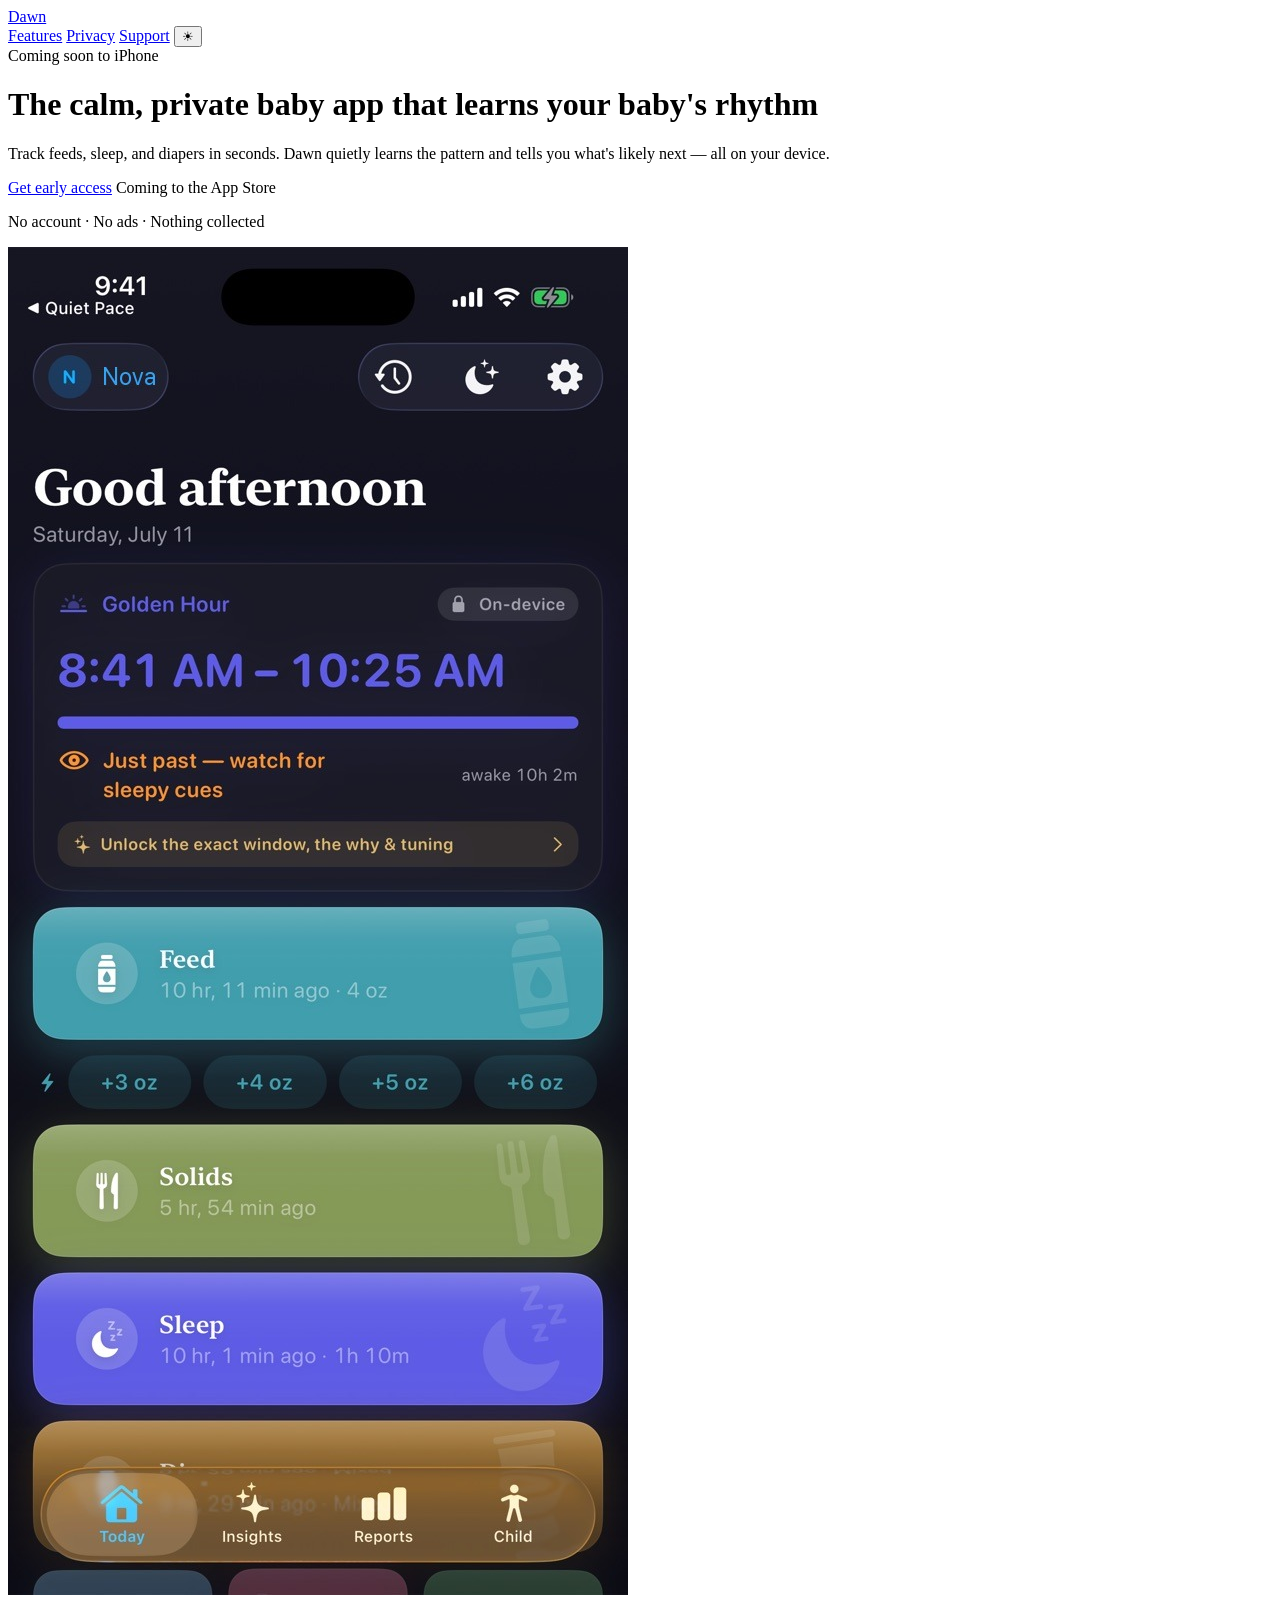
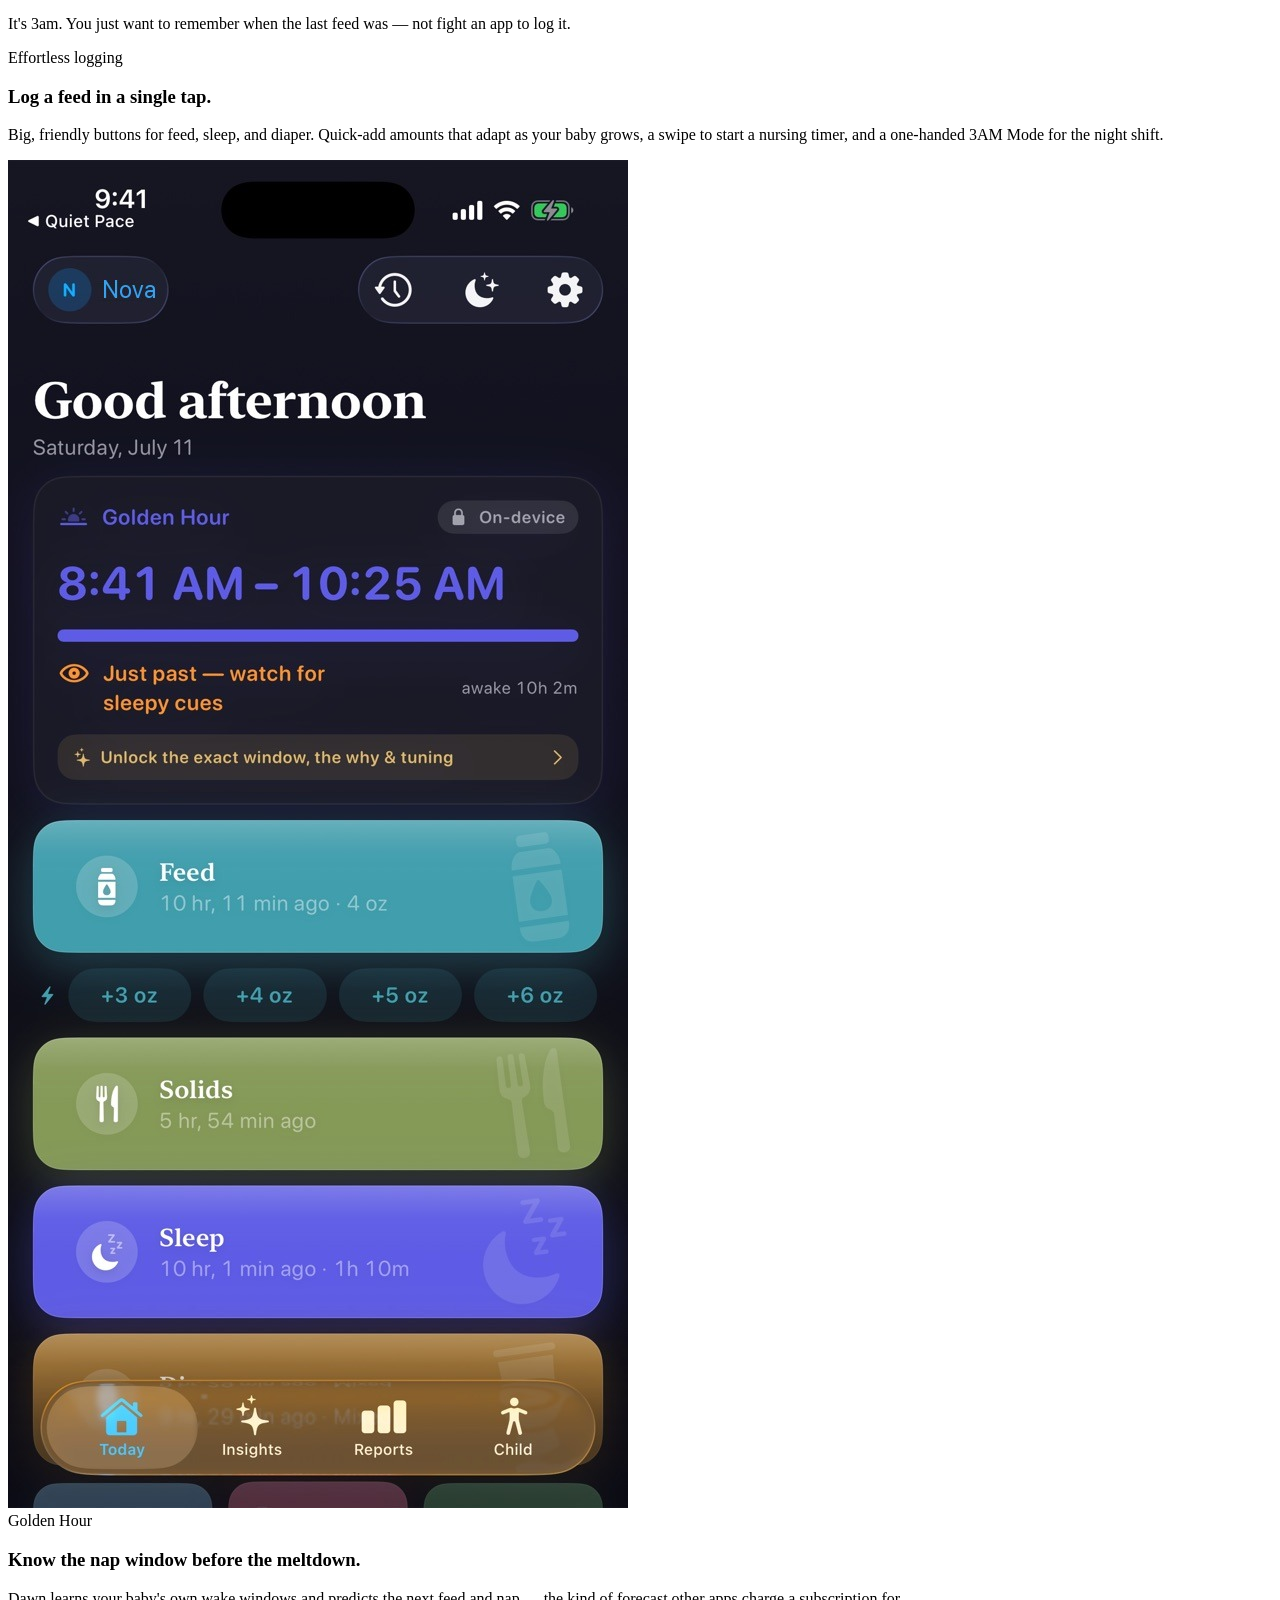
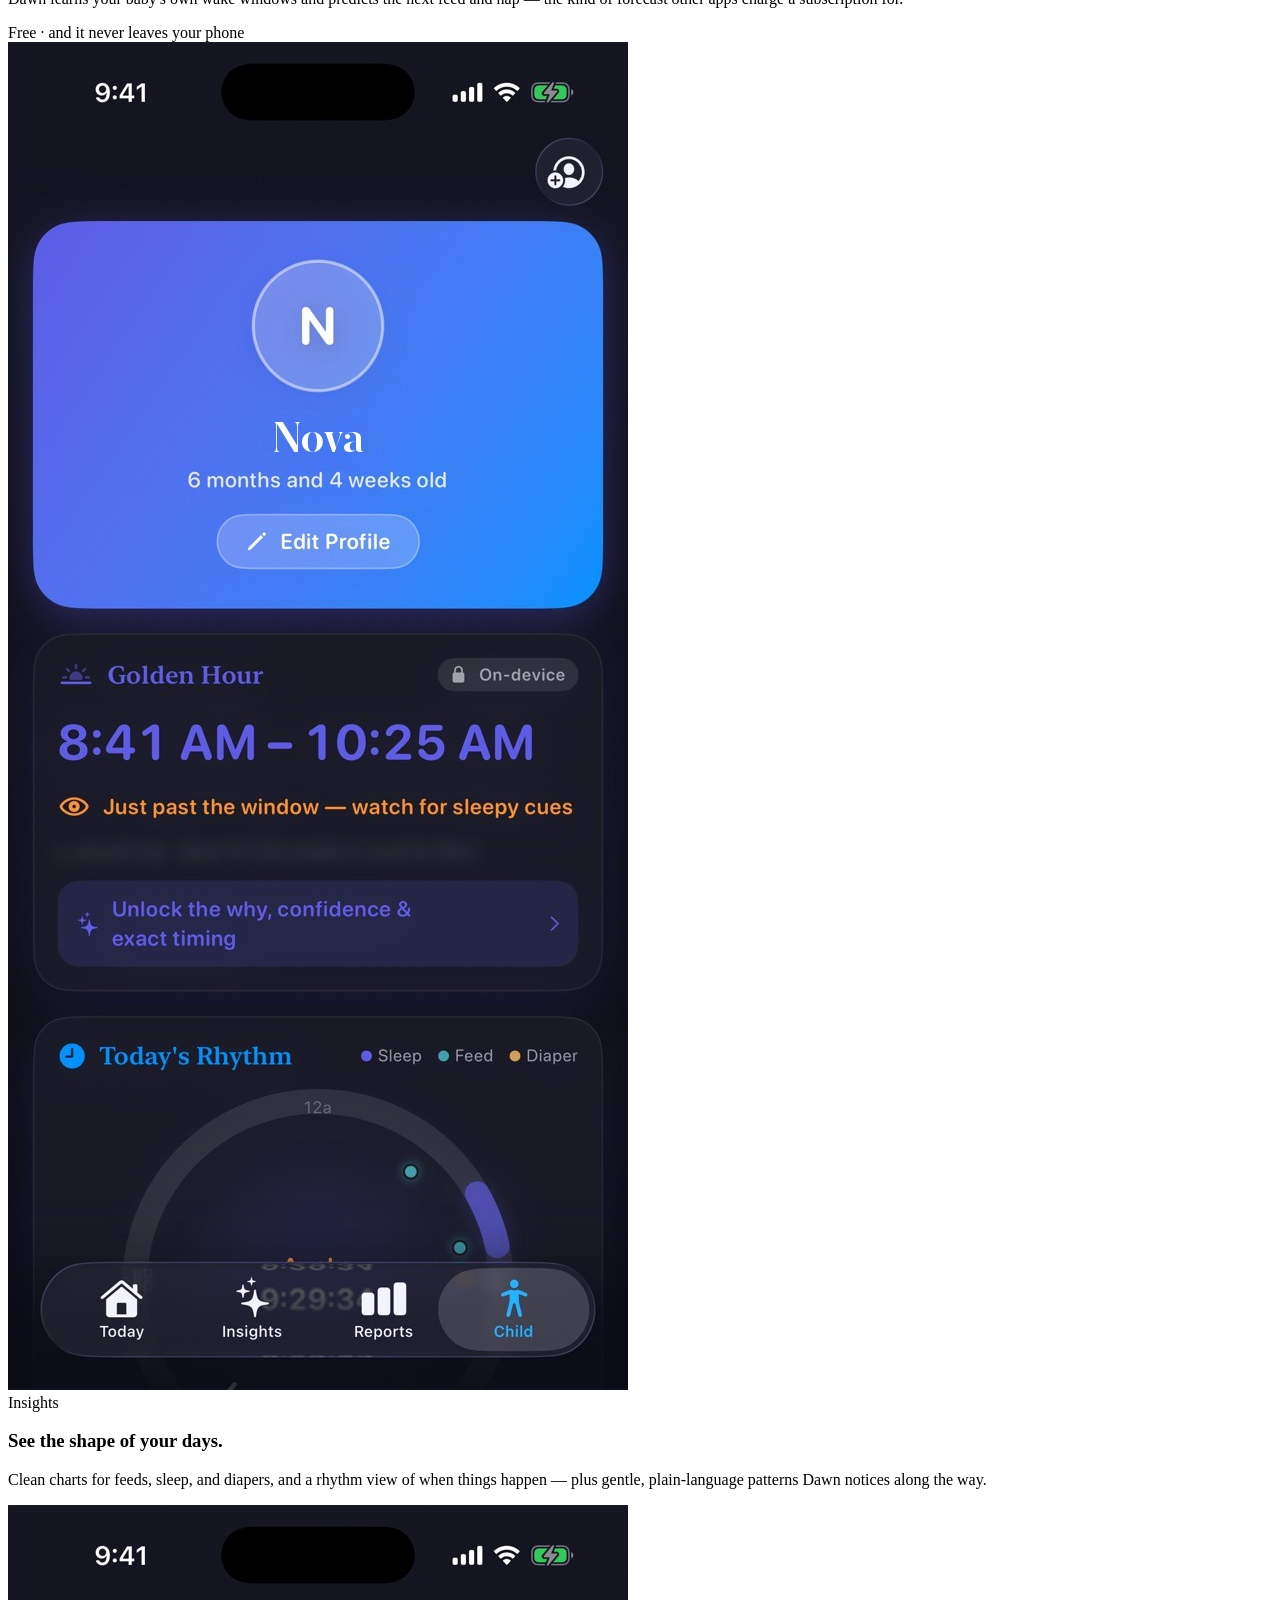
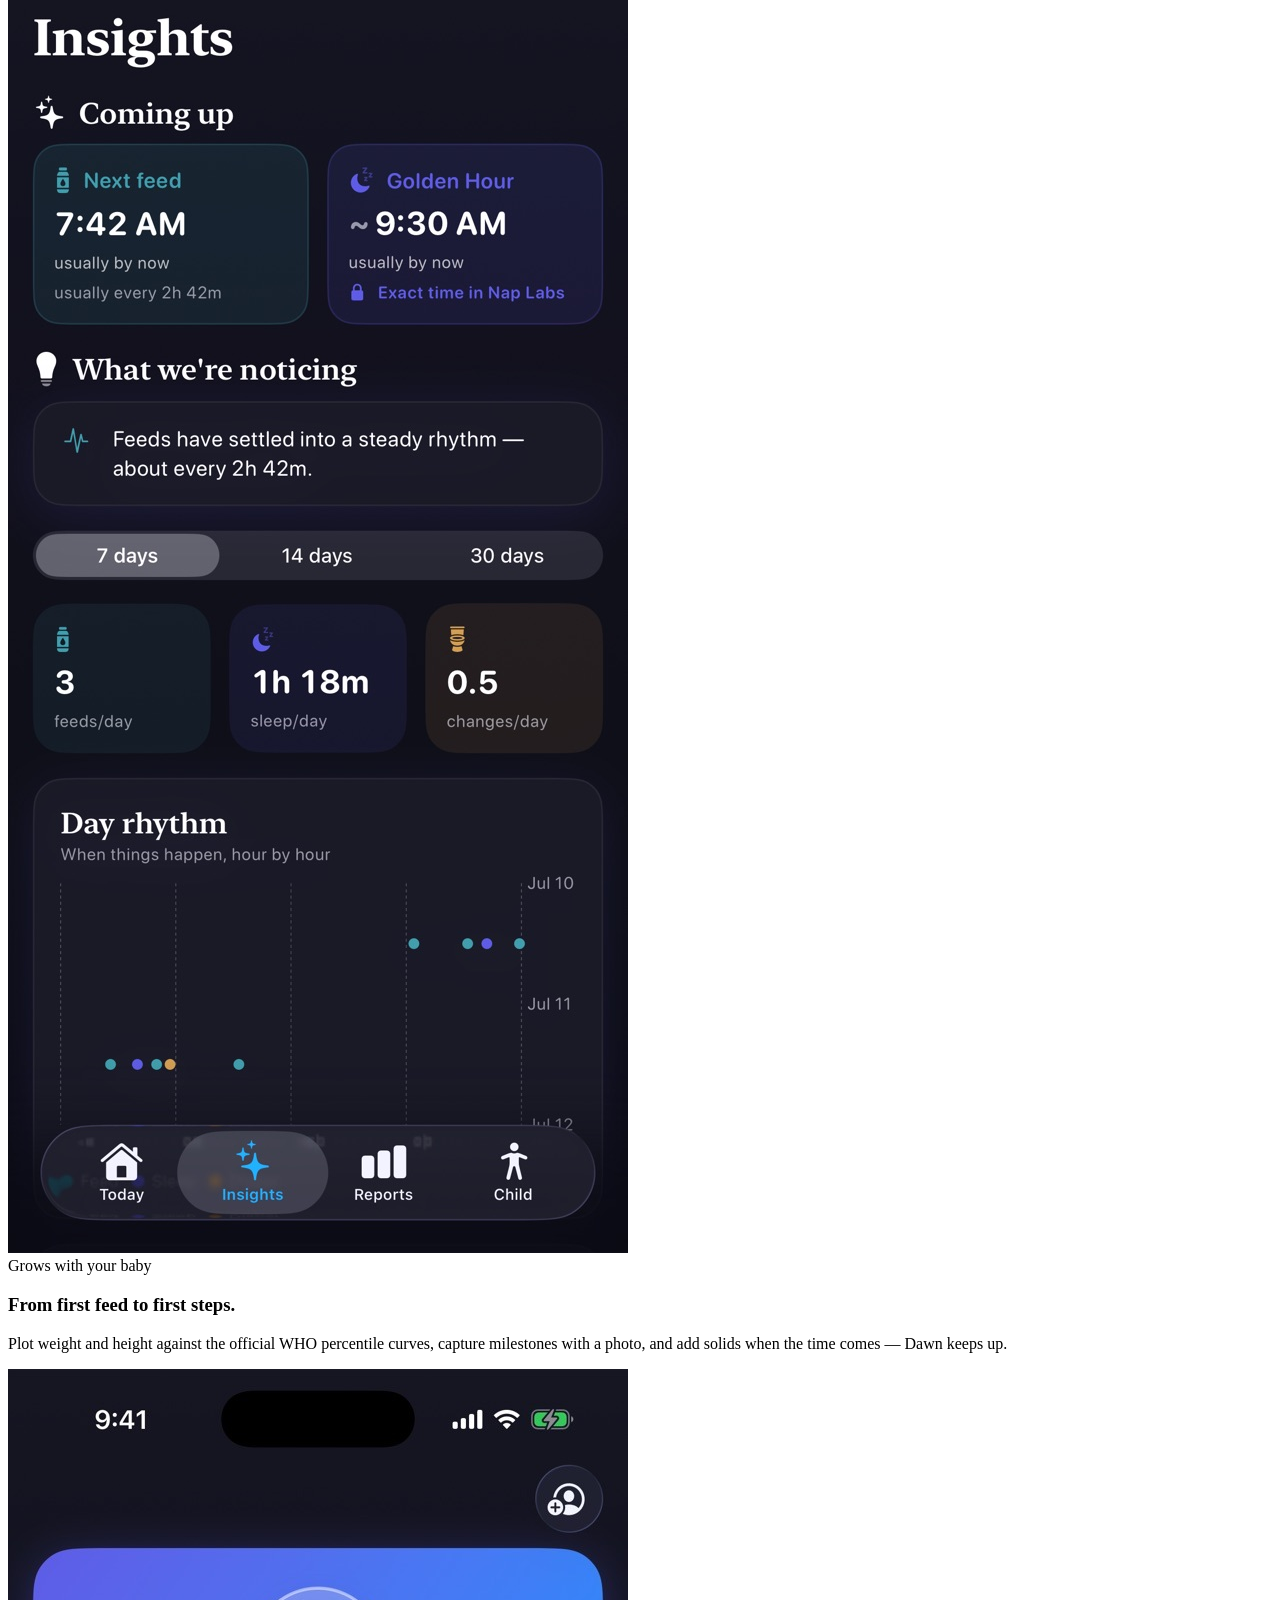
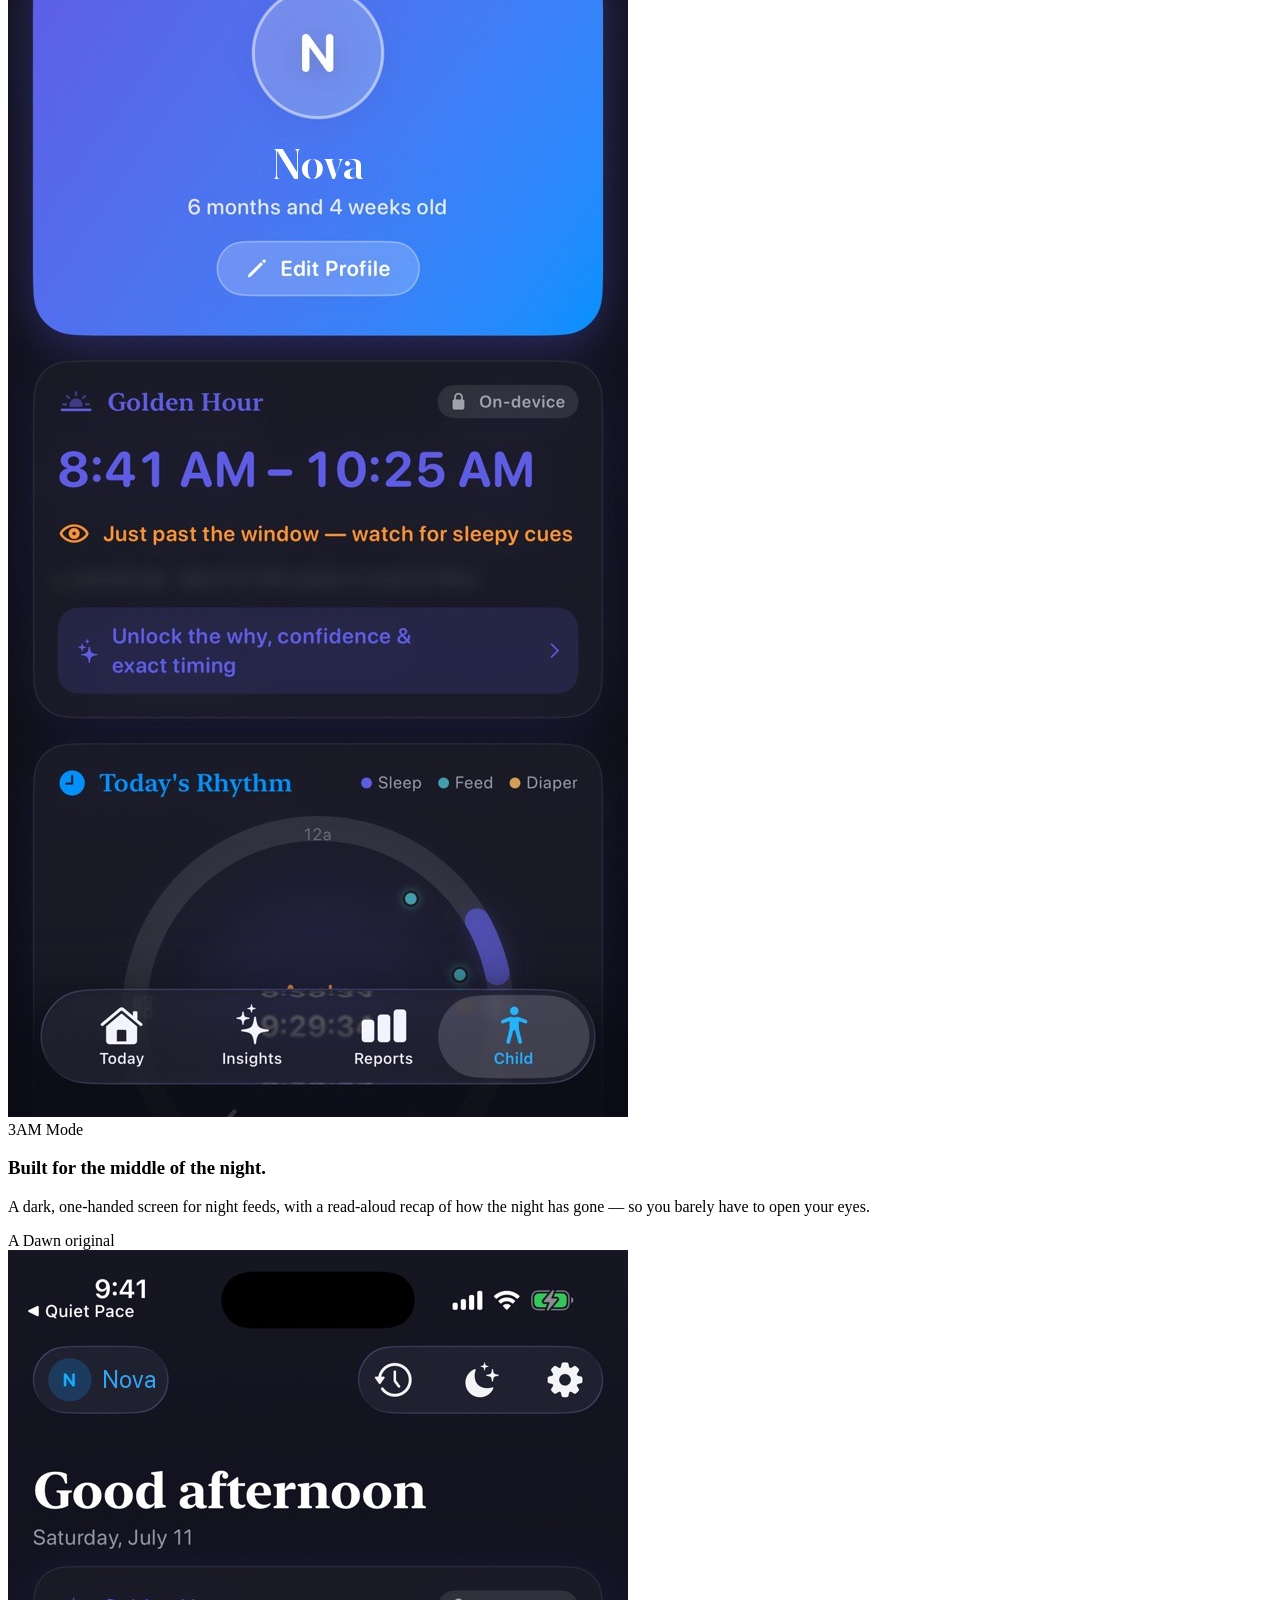
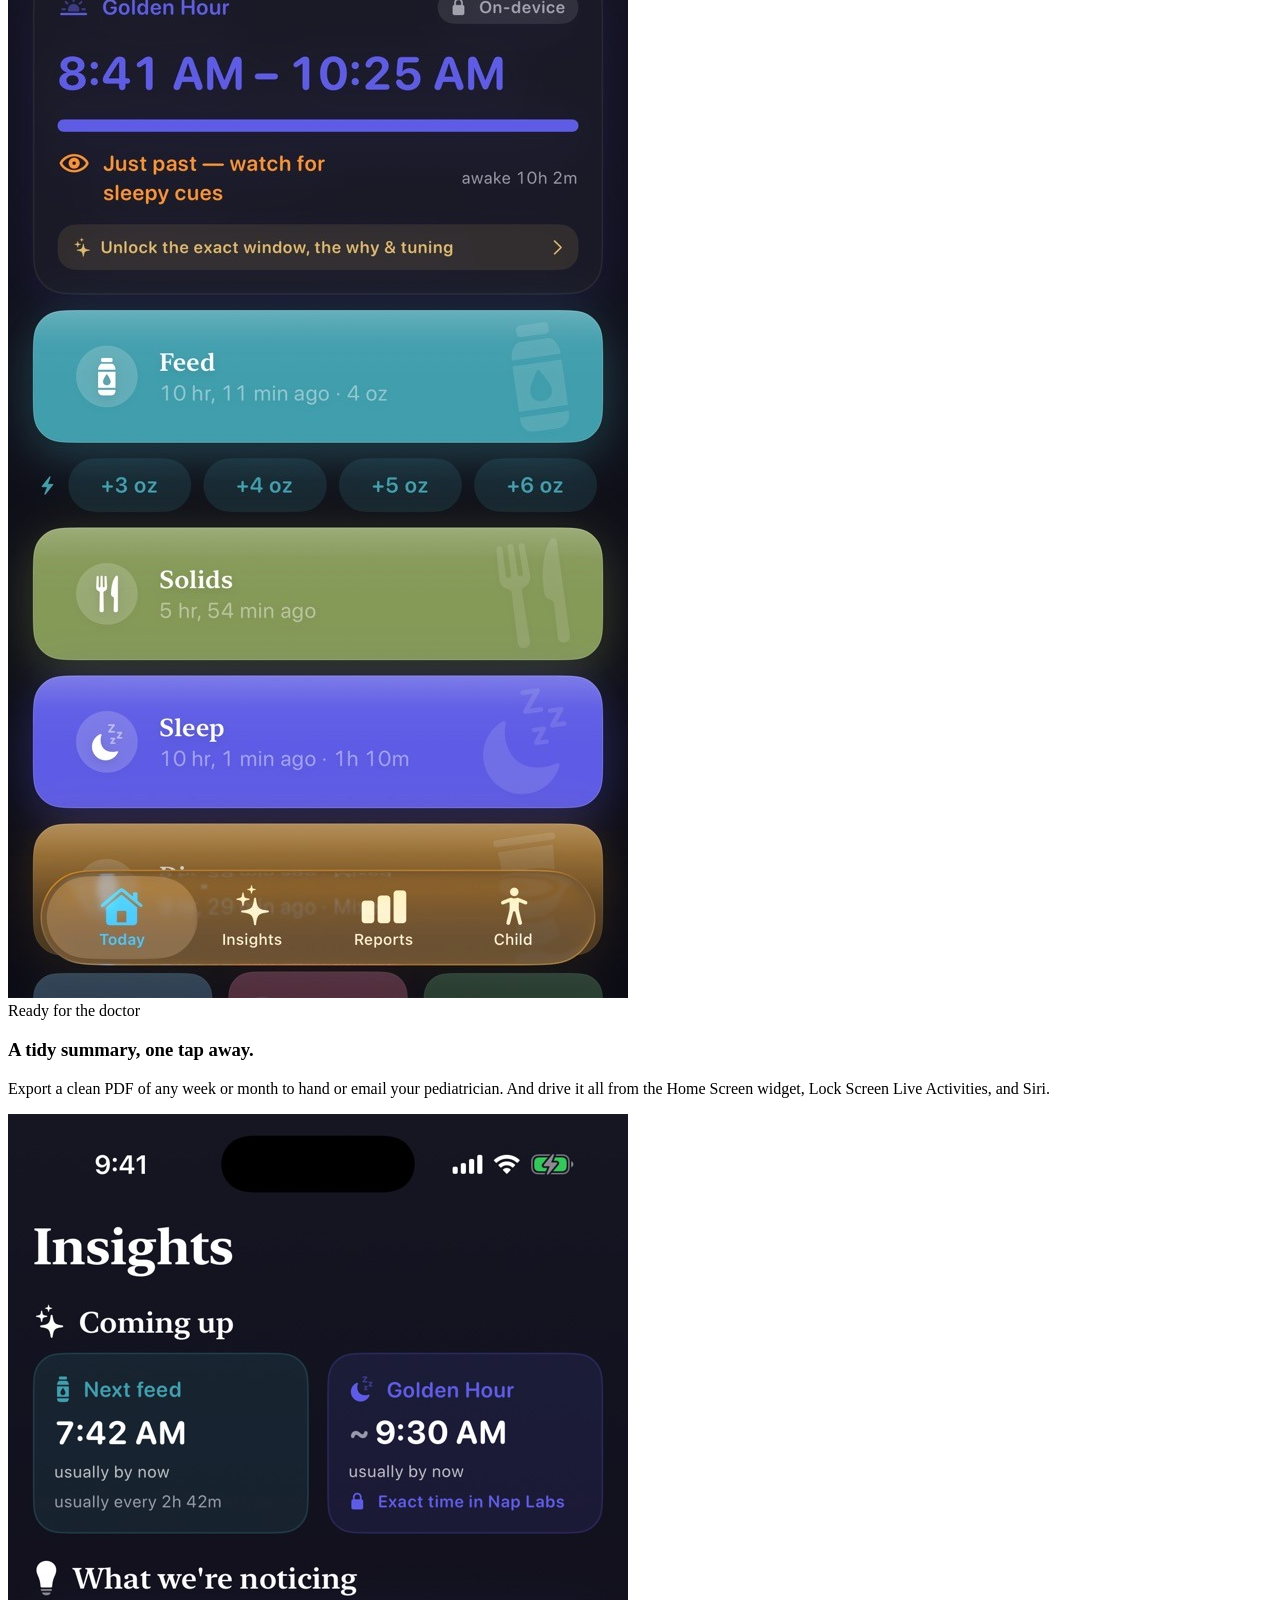
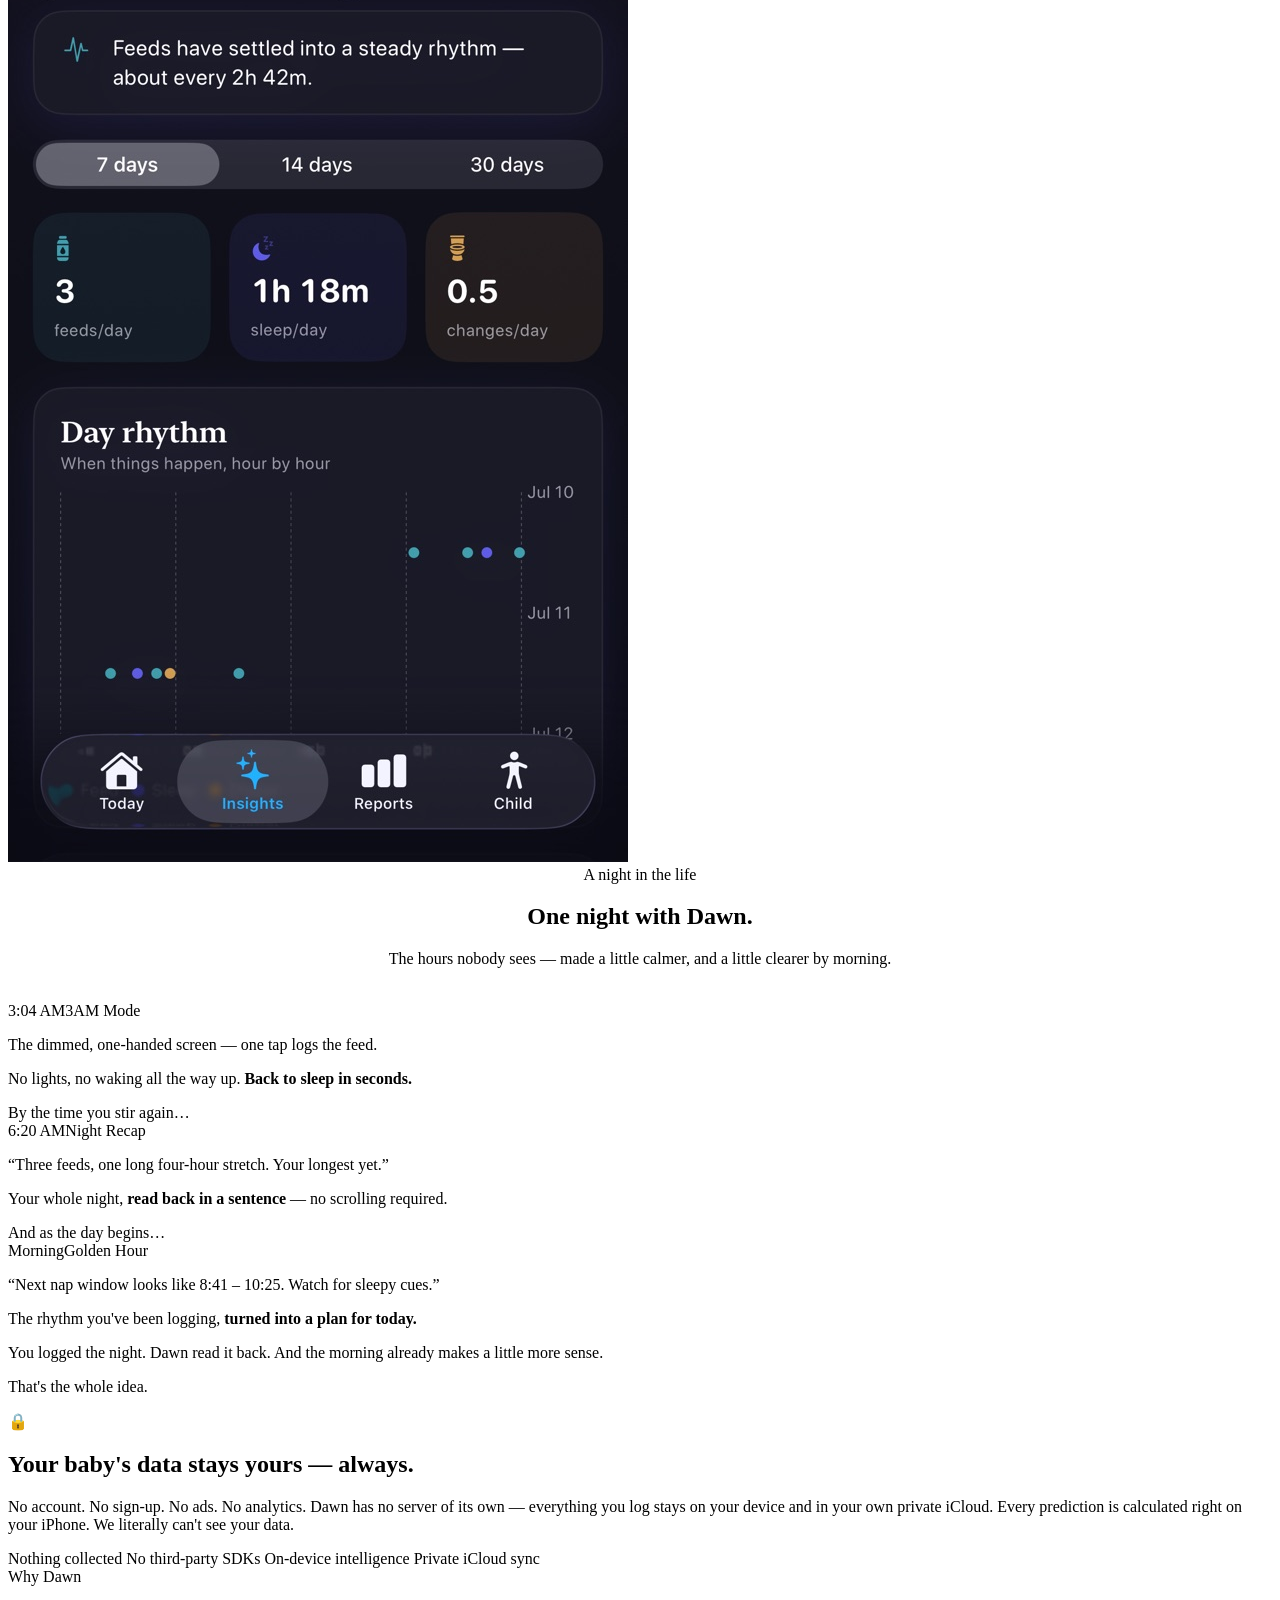
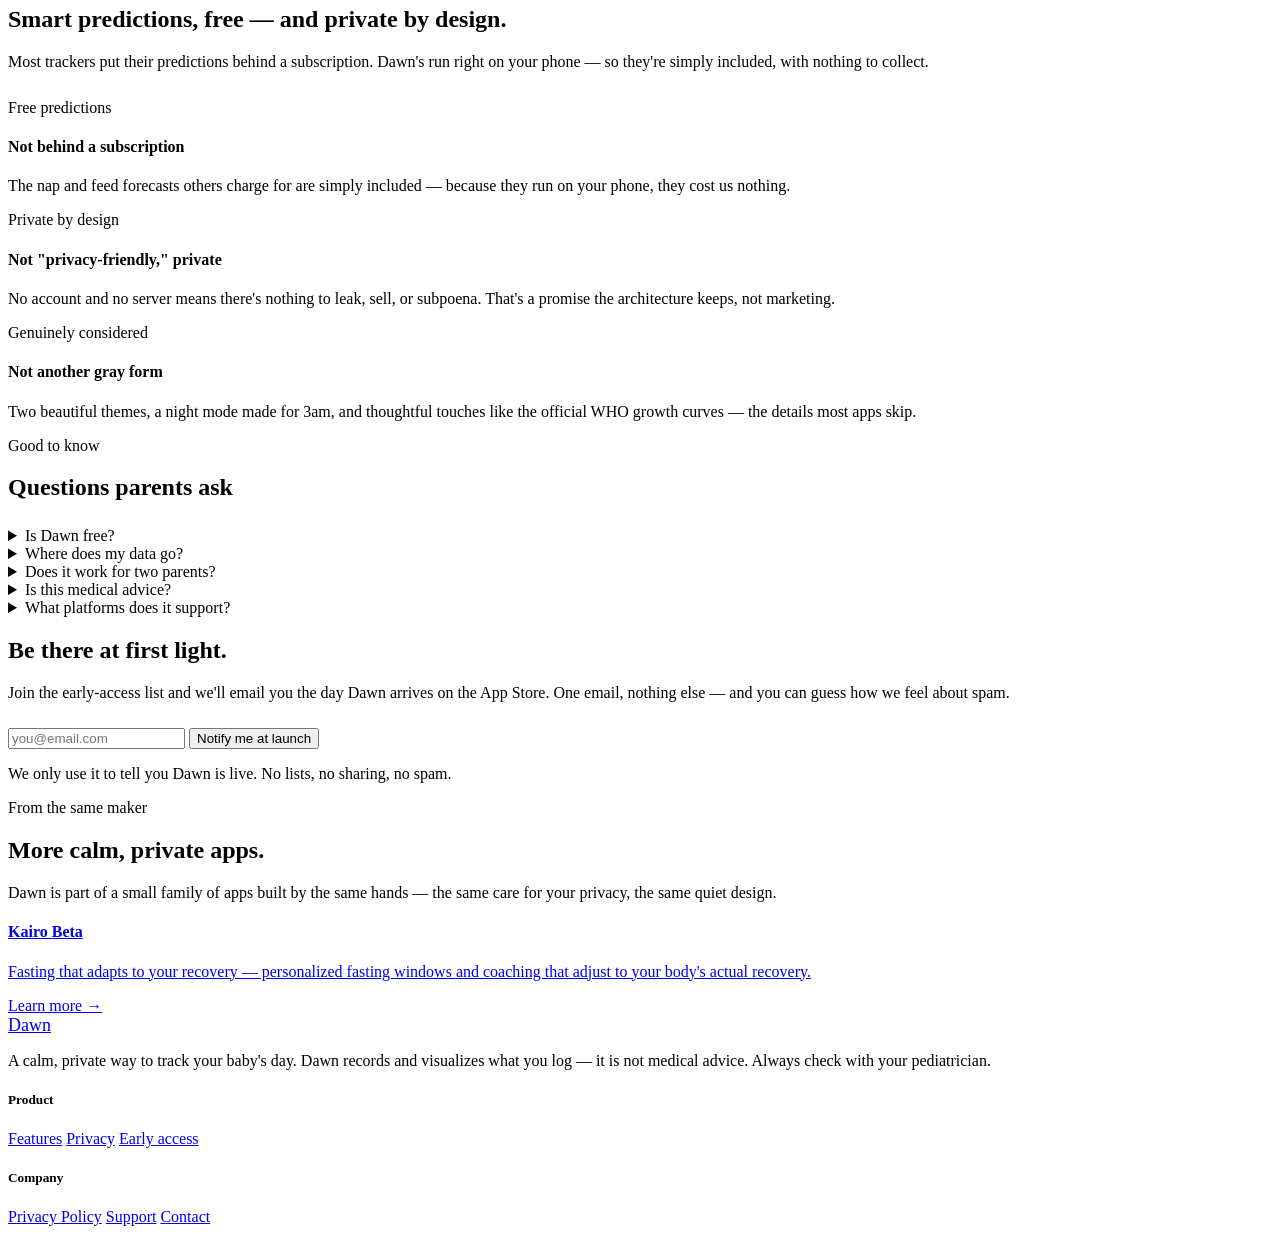
==== commit d165b4cb: "Add initial index.html for Dawn app" ====
--- a/index.html
+++ b/index.html
@@ -4,510 +4,323 @@
 <meta charset="utf-8">
 <meta name="viewport" content="width=device-width, initial-scale=1">
 <title>Dawn: Baby Tracker — the calm, private app that learns your baby's rhythm</title>
-<meta name="description" content="Dawn learns your baby's rhythm and tells you what's coming next. Feeds, sleep, and naps, all free and entirely on your iPhone. No account. No ads. Nothing collected.">
+<meta name="description" content="Track feeds, sleep, and diapers in seconds — then let Dawn learn your baby's rhythm and gently predict what's next. No account, no ads, all on your device.">
 <link rel="icon" href="assets/icon.png">
 <meta property="og:title" content="Dawn: Baby Tracker">
-<meta property="og:description" content="The smart baby app that gives away what other apps charge for. Nap predictions, growth curves, and insights, all free, all on your device.">
-<meta property="og:image" content="assets/icon.png">
-<style>
-:root{
-  --bg0:#0a0a12; --bg1:#12121e; --surface:#15151f; --surface2:#1b1b28;
-  --ink:#f2f1fa; --muted:#adacc6; --faint:#6f6e88; --line:#26263a;
-  --accent:#8f8df8; --gold:#e2bd72;
-  --indigo:#5e5ce6; --violet:#9a6ed0; --coral:#ec8b5e; --sun:#f4b556;
-  --feed:#46a7b5; --sleep:#7d7bf0; --growth:#5aa46e; --amber:#c79552;
-  --stroke:rgba(255,255,255,.07); --shadow:0 2px 8px rgba(0,0,0,.4),0 24px 60px rgba(0,0,0,.5);
-  --r:24px; --maxw:1120px;
-  color-scheme:dark;
-}
-:root[data-theme="light"]{
-  --bg0:#f2f0f9; --bg1:#f8f6fd; --surface:#ffffff; --surface2:#f6f4fc;
-  --ink:#17162a; --muted:#54536e; --faint:#8a89a3; --line:#e7e4f2;
-  --accent:#5b59d6; --gold:#8c6614;
-  --stroke:rgba(0,0,0,.06); --shadow:0 1px 3px rgba(30,25,60,.06),0 18px 44px rgba(60,52,120,.12);
-  color-scheme:light;
-}
-@media (prefers-color-scheme:light){
-  :root:not([data-theme]){
-    --bg0:#f2f0f9; --bg1:#f8f6fd; --surface:#ffffff; --surface2:#f6f4fc;
-    --ink:#17162a; --muted:#54536e; --faint:#8a89a3; --line:#e7e4f2;
-    --accent:#5b59d6; --gold:#8c6614;
-    --stroke:rgba(0,0,0,.06); --shadow:0 1px 3px rgba(30,25,60,.06),0 18px 44px rgba(60,52,120,.12);
-    color-scheme:light;
-  }
-}
-*{margin:0;padding:0;box-sizing:border-box}
-html{scroll-behavior:smooth}
-@media (prefers-reduced-motion:reduce){html{scroll-behavior:auto}}
-body{
-  font-family:ui-rounded,"SF Pro Rounded",-apple-system,BlinkMacSystemFont,system-ui,sans-serif;
-  color:var(--ink); background:var(--bg0); line-height:1.6; -webkit-font-smoothing:antialiased; overflow-x:hidden;
-}
-.serif{font-family:ui-serif,"New York",Georgia,serif}
-.wrap{max-width:var(--maxw);margin:0 auto;padding:0 24px}
-.narrow{max-width:720px;margin:0 auto;padding:0 24px}
-a{color:var(--accent);text-decoration:none}
-:focus-visible{outline:2px solid var(--accent);outline-offset:3px;border-radius:6px}
-
-/* nav */
-.nav{position:sticky;top:0;z-index:50;display:flex;align-items:center;justify-content:space-between;
-  padding:12px 24px;backdrop-filter:saturate(160%) blur(18px);
-  background:color-mix(in srgb,var(--bg0) 70%,transparent);border-bottom:1px solid var(--line)}
-.brand{display:flex;align-items:center;gap:10px;font-weight:750;font-size:19px;color:var(--ink)}
-.brand:hover{text-decoration:none}
-.brand .mk{width:30px;height:30px;border-radius:8px;background:url("assets/icon.png") center/cover;box-shadow:0 1px 5px rgba(0,0,0,.35)}
-.navlinks{display:flex;align-items:center;gap:6px}
-.navlinks a{color:var(--muted);font-size:14px;font-weight:600;padding:8px 12px}
-.navlinks a:hover{color:var(--ink);text-decoration:none}
-.tt{width:38px;height:38px;border-radius:999px;border:1px solid var(--line);background:var(--surface2);color:var(--ink);cursor:pointer;font-size:15px}
-.tt:hover{border-color:var(--accent)}
-.btn{display:inline-flex;align-items:center;gap:8px;font-family:inherit;font-weight:750;font-size:16px;cursor:pointer;
-  padding:13px 24px;border-radius:999px;border:1px solid transparent;transition:transform .15s,box-shadow .15s}
-.btn.sm{padding:9px 16px;font-size:14px}
-.btn.primary{color:#fff;background:linear-gradient(96deg,var(--indigo),var(--coral) 76%,var(--sun));box-shadow:0 10px 30px rgba(236,139,94,.32)}
-.btn.primary:hover{transform:translateY(-2px);text-decoration:none;box-shadow:0 14px 38px rgba(236,139,94,.42)}
-.btn.ghost{color:var(--ink);background:var(--surface2);border-color:var(--line)}
-.btn.ghost:hover{border-color:var(--accent);text-decoration:none}
-@media (prefers-reduced-motion:reduce){.btn:hover{transform:none}}
-
-/* hero */
-.hero{position:relative;overflow:hidden;padding:80px 0 40px;min-height:88vh;display:flex;align-items:center}
-.sky{position:absolute;inset:-30% -10% auto -10%;height:120%;z-index:0;pointer-events:none;
-  background:
-   radial-gradient(48% 40% at 50% 6%,rgba(244,181,86,.30),transparent 60%),
-   radial-gradient(70% 52% at 50% 0%,rgba(236,139,94,.24),transparent 62%),
-   radial-gradient(120% 82% at 50% -22%,rgba(94,92,230,.34),transparent 72%);
-  filter:blur(8px);animation:rise 16s ease-in-out infinite alternate}
-@keyframes rise{from{transform:translateY(10px);opacity:.82}to{transform:translateY(-14px);opacity:1}}
-@media (prefers-reduced-motion:reduce){.sky{animation:none}}
-.hero .wrap{position:relative;z-index:1;display:grid;grid-template-columns:1.05fr .95fr;gap:44px;align-items:center;width:100%}
-.eyebrow{display:inline-flex;align-items:center;gap:8px;font-size:13px;letter-spacing:.16em;text-transform:uppercase;font-weight:750;color:var(--gold);margin-bottom:20px}
-.eyebrow .dot{width:7px;height:7px;border-radius:50%;background:var(--sun);box-shadow:0 0 0 4px color-mix(in srgb,var(--coral) 24%,transparent)}
-h1.big{font-size:clamp(40px,6.4vw,68px);line-height:1.02;letter-spacing:-.025em;font-weight:750;text-wrap:balance;margin-bottom:20px}
-h1.big .grad{background:linear-gradient(96deg,var(--indigo),var(--violet) 38%,var(--coral) 76%,var(--sun));-webkit-background-clip:text;background-clip:text;color:transparent}
-.lead{font-size:20px;color:var(--muted);max-width:32ch;margin-bottom:28px}
-.cta-row{display:flex;flex-wrap:wrap;gap:12px;align-items:center}
-.appstore{display:inline-flex;align-items:center;gap:9px;padding:12px 18px;border-radius:14px;border:1px solid var(--line);background:var(--surface);color:var(--muted);font-size:14px;font-weight:650}
-.reassure{margin-top:18px;font-size:13.5px;color:var(--faint);display:flex;gap:14px;flex-wrap:wrap}
-.reassure b{color:var(--ink);font-weight:650}
-
-/* phone */
-.phone{justify-self:center;width:300px;border-radius:48px;padding:11px;background:linear-gradient(160deg,#2b2b3d,#0b0b13);
-  box-shadow:0 40px 90px rgba(0,0,0,.55),0 0 0 1px rgba(255,255,255,.07);position:relative}
-.phone img{width:100%;height:auto;display:block;border-radius:38px}
-.phone.float{animation:float 7s ease-in-out infinite alternate}
-@keyframes float{from{transform:translateY(0) rotate(1.5deg)}to{transform:translateY(-16px) rotate(1.5deg)}}
-@media (prefers-reduced-motion:reduce){.phone.float{animation:none;transform:rotate(1.5deg)}}
-
-/* section scaffold */
-section{padding:84px 0;position:relative}
-.kick{font-size:13px;letter-spacing:.15em;text-transform:uppercase;font-weight:750;color:var(--faint);margin-bottom:14px}
-h2.st{font-size:clamp(30px,4.8vw,48px);line-height:1.06;letter-spacing:-.02em;text-wrap:balance;margin-bottom:16px}
-.sub{font-size:19px;color:var(--muted);max-width:60ch}
-.center{text-align:center}.center .sub{margin-left:auto;margin-right:auto}
-
-/* founder story */
-.story{background:
-   radial-gradient(80% 120% at 15% 0%,rgba(94,92,230,.14),transparent 60%),var(--surface);
-  border:1px solid var(--stroke);border-radius:32px;padding:52px clamp(24px,5vw,64px);box-shadow:var(--shadow)}
-.story .q{font-family:ui-serif,"New York",Georgia,serif;font-size:clamp(22px,3vw,30px);line-height:1.4;letter-spacing:-.01em;text-wrap:balance}
-.story p{color:var(--muted);font-size:17px;margin-top:16px;max-width:64ch}
-.story p strong{color:var(--ink);font-weight:650}
-.sig{display:flex;align-items:center;gap:14px;margin-top:28px}
-.sig .mk{width:44px;height:44px;border-radius:12px;background:url("assets/icon.png") center/cover;box-shadow:0 1px 6px rgba(0,0,0,.35)}
-.sig .who{font-size:15px}.sig .who b{color:var(--ink)}.sig .who span{color:var(--faint);display:block;font-size:13px}
-
-/* free manifesto */
-.free-hero{text-align:center}
-.free-badge{display:inline-block;font-size:13px;font-weight:750;letter-spacing:.12em;text-transform:uppercase;color:var(--growth);
-  border:1px solid color-mix(in srgb,var(--growth) 45%,transparent);border-radius:999px;padding:6px 14px;margin-bottom:18px}
-.free-hero h2 .grad{background:linear-gradient(96deg,var(--indigo),var(--coral) 80%,var(--sun));-webkit-background-clip:text;background-clip:text;color:transparent}
-
-/* feature moments */
-.moment{display:grid;grid-template-columns:1fr 1fr;gap:52px;align-items:center;margin:72px 0}
-.moment:nth-child(even) .mv{order:-1}
-.mtag{display:inline-flex;align-items:center;gap:7px;font-size:12px;font-weight:750;letter-spacing:.06em;text-transform:uppercase;
-  color:var(--growth);border:1px solid color-mix(in srgb,var(--growth) 40%,transparent);border-radius:999px;padding:4px 11px;margin-bottom:14px}
-.mkick{font-size:13px;font-weight:750;letter-spacing:.1em;text-transform:uppercase;margin-bottom:8px}
-.moment h3{font-size:clamp(24px,3.2vw,32px);letter-spacing:-.01em;margin-bottom:12px;text-wrap:balance}
-.moment p{color:var(--muted);font-size:17px;max-width:46ch}
-.mv .phone{width:266px}
-
-/* free grid (secondary features) */
-.grid{display:grid;grid-template-columns:repeat(3,1fr);gap:16px;margin-top:36px}
-.tile{background:var(--surface);border:1px solid var(--stroke);border-radius:20px;padding:22px;box-shadow:var(--shadow)}
-.tile .ic{width:42px;height:42px;border-radius:12px;display:flex;align-items:center;justify-content:center;font-size:20px;margin-bottom:14px;background:color-mix(in srgb,var(--accent) 15%,transparent)}
-.tile h4{font-size:17px;margin-bottom:5px}
-.tile p{color:var(--muted);font-size:14px}
-.tile .free{display:inline-block;margin-top:10px;font-size:11px;font-weight:750;letter-spacing:.05em;color:var(--growth)}
-
-/* how it works */
-.brain{display:grid;grid-template-columns:repeat(3,1fr);gap:16px;margin-top:34px}
-.step{background:var(--surface2);border:1px solid var(--stroke);border-radius:20px;padding:24px}
-.step .n{font-family:ui-serif,Georgia,serif;font-size:26px;color:var(--accent);margin-bottom:10px}
-.step h4{font-size:17px;margin-bottom:6px}.step p{color:var(--muted);font-size:14.5px}
-
-/* pillar */
-.pillar{text-align:center;border-radius:32px;padding:64px 28px;border:1px solid var(--stroke);box-shadow:var(--shadow);
-  background:radial-gradient(90% 130% at 50% 0%,rgba(94,92,230,.16),transparent 60%),var(--surface)}
-.pillar .lock{font-size:30px}
-.pillar h2{font-size:clamp(26px,4vw,40px);letter-spacing:-.02em;max-width:20ch;margin:12px auto 14px;text-wrap:balance}
-.pillar .chips{display:flex;flex-wrap:wrap;gap:10px;justify-content:center;margin-top:22px}
-.pillar .chips span{font-size:14px;font-weight:600;padding:8px 14px;border-radius:999px;background:var(--surface2);border:1px solid var(--line)}
-
-/* compare */
-.compare{display:grid;grid-template-columns:1fr 1fr;gap:16px;margin-top:30px}
-.compare .col{border-radius:22px;padding:26px;border:1px solid var(--stroke)}
-.compare .them{background:var(--surface2)}
-.compare .us{background:radial-gradient(120% 120% at 50% 0%,rgba(244,181,86,.10),transparent 60%),var(--surface);border-color:color-mix(in srgb,var(--gold) 35%,transparent)}
-.compare h4{font-size:15px;letter-spacing:.04em;text-transform:uppercase;margin-bottom:14px;color:var(--faint)}
-.compare .us h4{color:var(--gold)}
-.compare li{list-style:none;font-size:15px;padding:7px 0;display:flex;gap:10px;color:var(--muted)}
-.compare li b{color:var(--ink);font-weight:600}
-.compare .x{color:var(--faint)}.compare .c{color:var(--growth);font-weight:800}
-
-/* nap labs (optional upgrade) */
-.labs{border:1px solid color-mix(in srgb,var(--gold) 30%,transparent);border-radius:24px;padding:34px;
-  background:radial-gradient(100% 140% at 100% 0%,rgba(226,189,114,.12),transparent 55%),var(--surface)}
-.labs .kick{color:var(--gold)}
-.labs h3{font-size:24px;margin-bottom:10px}
-.labs p{color:var(--muted);max-width:60ch}
-.labs ul{margin:16px 0 0;padding:0;list-style:none;display:grid;grid-template-columns:1fr 1fr;gap:8px 20px}
-.labs li{font-size:14.5px;color:var(--muted);display:flex;gap:9px}.labs li b{color:var(--ink);font-weight:600}
-.labs .star{color:var(--gold)}
-
-/* maker card */
-.maker{display:flex;gap:16px;align-items:center;background:var(--surface);border:1px solid var(--stroke);border-radius:20px;padding:20px;box-shadow:var(--shadow);max-width:640px}
-.maker:hover{border-color:var(--accent);text-decoration:none}
-.maker .mk{flex:none;width:56px;height:56px;border-radius:14px;background:url("assets/kairo-icon.png") center/cover;box-shadow:0 1px 6px rgba(0,0,0,.3)}
-.maker h4{font-size:18px;color:var(--ink);margin-bottom:2px}
-.maker h4 .beta{font-size:11px;font-weight:750;color:var(--muted);border:1px solid var(--line);border-radius:999px;padding:2px 8px;margin-left:8px;vertical-align:middle}
-.maker p{color:var(--muted);font-size:14px}.maker .go{color:var(--accent);font-weight:700;font-size:14px}
-
-/* waitlist */
-.final{text-align:center}
-.final h2{font-size:clamp(32px,5vw,52px);letter-spacing:-.02em;margin-bottom:14px;text-wrap:balance}
-.wl{display:flex;gap:10px;flex-wrap:wrap;max-width:460px;margin:22px auto 0;justify-content:center}
-.wl input{flex:1 1 220px;padding:14px 18px;border-radius:999px;font-size:16px;font-family:inherit;background:var(--surface);border:1px solid var(--line);color:var(--ink)}
-.wl input::placeholder{color:var(--faint)}
-.note{font-size:13px;color:var(--faint);margin-top:12px}
-
-/* footer */
-footer{border-top:1px solid var(--line);padding:40px 0 64px;margin-top:40px}
-.fcols{display:flex;flex-wrap:wrap;gap:26px;justify-content:space-between;align-items:flex-start}
-footer a{color:var(--muted);font-size:14px;display:block;margin:6px 0}
-footer a:hover{color:var(--ink)}
-.fcol h5{font-size:12px;text-transform:uppercase;letter-spacing:.1em;color:var(--faint);margin-bottom:8px}
-.legal{margin-top:26px;font-size:12.5px;color:var(--faint);max-width:64ch}
-
-/* one night narrative */
-.nightline{max-width:760px;margin:38px auto 0}
-.beat{background:var(--surface);border:1px solid var(--stroke);border-left:3px solid var(--bc,var(--sleep));border-radius:16px;padding:20px 22px;box-shadow:var(--shadow)}
-.beat .when{font-weight:750;font-size:15px;color:var(--bc,var(--sleep));display:flex;align-items:baseline;gap:10px;margin-bottom:8px}
-.beat .when span{font-size:11px;letter-spacing:.08em;text-transform:uppercase;color:var(--faint);font-weight:700}
-.beat .say{font-family:ui-serif,"New York",Georgia,serif;font-size:18px;line-height:1.4;color:var(--ink);margin-bottom:6px}
-.beat .do{color:var(--muted);font-size:14.5px}.beat .do b{color:var(--ink);font-weight:650}
-.brg{text-align:center;color:var(--faint);font-size:13px;padding:12px 0;font-style:italic}
-.nightcap{text-align:center;margin-top:28px}
-.nightcap p{font-size:18px;color:var(--muted);max-width:42ch;margin:0 auto}
-.nightcap .cap{font-family:ui-serif,"New York",Georgia,serif;color:var(--ink);font-size:20px;margin-top:8px}
-
-/* faq */
-.faq details{border:1px solid var(--line);border-radius:16px;padding:2px 20px;margin-bottom:12px;background:var(--surface)}
-.faq summary{font-weight:700;font-size:17px;padding:16px 0;cursor:pointer;list-style:none;display:flex;justify-content:space-between;align-items:center;gap:12px}
-.faq summary::-webkit-details-marker{display:none}
-.faq summary::after{content:"+";color:var(--accent);font-size:22px;font-weight:400}
-.faq details[open] summary::after{content:"\2013"}
-.faq details p{color:var(--muted);padding:0 0 18px;font-size:15.5px}
-
-/* reveal */
-.reveal{opacity:0;transform:translateY(20px);transition:opacity .7s cubic-bezier(.2,.7,.2,1),transform .7s cubic-bezier(.2,.7,.2,1)}
-.reveal.in{opacity:1;transform:none}
-@media (prefers-reduced-motion:reduce){.reveal{opacity:1!important;transform:none!important}}
-
-@media (max-width:880px){
-  .hero{min-height:auto;padding:56px 0 20px}
-  .hero .wrap{grid-template-columns:1fr;text-align:center}
-  .lead{margin-left:auto;margin-right:auto}.cta-row{justify-content:center}.reassure{justify-content:center}
-  .hero .phone{margin-top:28px}
-  .moment{grid-template-columns:1fr;gap:26px;margin:52px 0}.moment:nth-child(even) .mv{order:0}
-  .mv .phone,.phone{width:250px}
-  .grid,.brain,.compare,.labs ul{grid-template-columns:1fr}
-  .navlinks a.hs{display:none}
-}
-</style>
-<script>(function(){try{var t=localStorage.getItem("dawn-theme");if(t)document.documentElement.setAttribute("data-theme",t)}catch(e){}})();</script>
+<meta property="og:description" content="The calm, private baby tracker — smart predictions, no ads, no tracking. Everything stays on your phone.">
+<meta property="og:type" content="website">
+<meta property="og:image" content="assets/og-image.png">
+<meta name="twitter:card" content="summary_large_image">
+<link rel="stylesheet" href="styles.css">
+<script>
+  // Set theme before paint to avoid a flash.
+  (function () {
+    try {
+      var t = localStorage.getItem("dawn-theme");
+      if (t) document.documentElement.setAttribute("data-theme", t);
+    } catch (e) {}
+  })();
+</script>
 </head>
 <body>
+<div class="ambient" aria-hidden="true"></div>
 
 <nav class="nav">
-  <a class="brand" href="#top"><span class="mk" aria-hidden="true"></span>Dawn</a>
-  <div class="navlinks">
-    <a class="hs" href="#free">Free features</a>
-    <a class="hs" href="#story">Our story</a>
-    <a class="hs" href="#privacy">Privacy</a>
-    <a class="btn primary sm" href="#waitlist">Get early access</a>
-    <button class="tt" id="tt" aria-label="Switch theme" title="Switch theme">☾</button>
+  <a class="brand" href="index.html"><span class="mark" aria-hidden="true"></span>Dawn</a>
+  <div class="nav-actions">
+    <a class="hide-sm" href="#features">Features</a>
+    <a class="hide-sm" href="#privacy">Privacy</a>
+    <a class="hide-sm" href="support.html">Support</a>
+    <button class="theme-toggle" id="themeToggle" aria-label="Switch light or dark theme" title="Switch theme">☾</button>
   </div>
 </nav>
 
-<!-- HERO -->
-<header class="hero" id="top">
-  <div class="sky" aria-hidden="true"></div>
-  <div class="wrap">
+<!-- ============ HERO ============ -->
+<header class="hero">
+  <div class="hero-sky" id="heroSky" aria-hidden="true"></div>
+  <div class="wrap hero-grid">
     <div>
-      <span class="eyebrow"><span class="dot"></span>Coming soon to iPhone</span>
-      <h1 class="big">The baby app that <span class="grad serif">learns your baby.</span> And gives it away free.</h1>
-      <p class="lead">Log a feed in a tap. Dawn quietly learns the rhythm and tells you what's coming next: the nap window, the next feed. All of it on your iPhone, and free.</p>
+      <span class="eyebrow">Coming soon to iPhone</span>
+      <h1>The calm, private baby app that <span class="warm serif">learns your baby's rhythm</span></h1>
+      <p class="lead">Track feeds, sleep, and diapers in seconds. Dawn quietly learns the pattern and tells you what's likely next — all on your device.</p>
       <div class="cta-row">
-        <a class="btn primary" href="#waitlist">Get early access</a>
-        <span class="appstore"> Coming to the App Store</span>
+        <a class="btn btn-primary" href="#waitlist">Get early access</a>
+        <span class="badge-soon"><span class="apple" aria-hidden="true"></span> Coming to the App&nbsp;Store</span>
       </div>
-      <p class="reassure"><span><b>No account</b></span><span><b>No ads</b></span><span><b>Nothing collected</b></span></p>
-    </div>
-    <div class="phone float"><img src="assets/screen-today.jpg" width="620" height="1348" alt="Dawn's Today screen: a Golden Hour nap prediction, a Feed card, and one-tap amounts on a deep indigo background."></div>
+      <p class="reassure">No account · No ads · Nothing collected</p>
+    </div>
+    <div class="phone tilt" aria-hidden="false">
+      <img src="assets/screen-today.jpg" width="620" height="1348" alt="Dawn's Today screen showing the Golden Hour nap prediction, a Feed card, and quick-add amounts on a deep indigo background.">
+    </div>
   </div>
 </header>
 
-<!-- FOUNDER STORY -->
-<section id="story">
-  <div class="narrow reveal">
-    <p class="kick">Why I built Dawn</p>
-    <div class="story">
-      <p class="q">I became a parent, and time fell apart. Was that feed two hours ago, or four? Did the baby nap? At 3am I couldn't have told you my own name.</p>
-      <p>I'm one developer. Every app I tried wanted an account, an email, a subscription. Then it wanted to <strong>sell what I typed in about my kid.</strong> All I wanted was to remember the last feed without a fight.</p>
-      <p>So I built the app I needed at 3am. Dawn logs in a tap. It learns your baby's own rhythm and tells you what's next. And it runs entirely on your phone. <strong>No account, nothing uploaded, ever.</strong></p>
-      <p>The smart stuff other apps lock behind a paywall? Free. A tired parent shouldn't have to pay to understand their own baby.</p>
-      <p>I'm building this in the cracks between feeds, in the open. If it makes one exhausted parent's night a little clearer, that's the whole point.</p>
-      <div class="sig">
-        <span class="mk" aria-hidden="true"></span>
-        <div class="who"><b>— Founder</b><span>Solo developer · first-time parent · maker of Dawn</span></div>
-      </div>
-    </div>
-  </div>
-</section>
-
-<!-- FREE MANIFESTO -->
-<section id="free">
-  <div class="wrap free-hero reveal">
-    <span class="free-badge">The smart stuff, free</span>
-    <h2 class="st">Everyone else charges for the intelligence.<br><span class="grad serif">We give it to you.</span></h2>
-    <p class="sub center">Nap predictions. Growth percentiles. Insights. The features parents actually download a tracker for. All free in Dawn, and computed right on your iPhone.</p>
-  </div>
-
-  <div class="wrap">
-
-    <div class="moment reveal">
+<!-- ============ EMPATHY ============ -->
+<section class="empathy wrap reveal">
+  <p>It's 3am. You just want to remember when the last feed was — <span class="soft">not fight an app to log it.</span></p>
+</section>
+
+<!-- ============ FEATURE MOMENTS ============ -->
+<div id="features"></div>
+<div class="wrap">
+
+  <div class="moment reveal">
+    <div class="moment-text">
+      <div class="kicker" style="color:var(--feed)">Effortless logging</div>
+      <h3>Log a feed in a single tap.</h3>
+      <p>Big, friendly buttons for feed, sleep, and diaper. Quick-add amounts that adapt as your baby grows, a swipe to start a nursing timer, and a one-handed 3AM Mode for the night shift.</p>
+    </div>
+    <div class="moment-visual"><div class="phone"><img src="assets/screen-today.jpg" width="620" height="1348" alt="Feed card with one-tap quick-add amounts."></div></div>
+  </div>
+
+  <div class="moment reveal">
+    <div class="moment-text">
+      <div class="kicker" style="color:var(--sleep)">Golden Hour</div>
+      <h3>Know the nap window before the meltdown.</h3>
+      <p>Dawn learns your baby's own wake windows and predicts the next feed and nap — the kind of forecast other apps charge a subscription for.</p>
+      <span class="tag">Free · and it never leaves your phone</span>
+    </div>
+    <div class="moment-visual"><div class="phone"><img src="assets/screen-child.jpg" width="620" height="1348" alt="The Golden Hour card predicting the next nap window, marked on-device."></div></div>
+  </div>
+
+  <div class="moment reveal">
+    <div class="moment-text">
+      <div class="kicker" style="color:var(--accent)">Insights</div>
+      <h3>See the shape of your days.</h3>
+      <p>Clean charts for feeds, sleep, and diapers, and a rhythm view of when things happen — plus gentle, plain-language patterns Dawn notices along the way.</p>
+    </div>
+    <div class="moment-visual"><div class="phone"><img src="assets/screen-insights.jpg" width="620" height="1348" alt="Insights screen with coming-up predictions, daily averages, and a day-rhythm chart."></div></div>
+  </div>
+
+  <div class="moment reveal">
+    <div class="moment-text">
+      <div class="kicker" style="color:var(--growth)">Grows with your baby</div>
+      <h3>From first feed to first steps.</h3>
+      <p>Plot weight and height against the official WHO percentile curves, capture milestones with a photo, and add solids when the time comes — Dawn keeps up.</p>
+    </div>
+    <div class="moment-visual"><div class="phone"><img src="assets/screen-child.jpg" width="620" height="1348" alt="Child profile with growth and milestones."></div></div>
+  </div>
+
+  <div class="moment reveal">
+    <div class="moment-text">
+      <div class="kicker" style="color:var(--sleep)">3AM Mode</div>
+      <h3>Built for the middle of the night.</h3>
+      <p>A dark, one-handed screen for night feeds, with a read-aloud recap of how the night has gone — so you barely have to open your eyes.</p>
+      <span class="tag">A Dawn original</span>
+    </div>
+    <div class="moment-visual"><div class="phone"><img src="assets/screen-today.jpg" width="620" height="1348" alt="Dawn in its calm Nightfall dark theme."></div></div>
+  </div>
+
+  <div class="moment reveal">
+    <div class="moment-text">
+      <div class="kicker" style="color:var(--feed)">Ready for the doctor</div>
+      <h3>A tidy summary, one tap away.</h3>
+      <p>Export a clean PDF of any week or month to hand or email your pediatrician. And drive it all from the Home Screen widget, Lock Screen Live Activities, and Siri.</p>
+    </div>
+    <div class="moment-visual"><div class="phone"><img src="assets/screen-insights.jpg" width="620" height="1348" alt="Reports and doctor-ready summary."></div></div>
+  </div>
+
+</div>
+
+<!-- ============ ONE NIGHT WITH DAWN ============ -->
+<section class="wrap">
+  <div class="reveal" style="text-align:center;margin-bottom:34px">
+    <div class="section-eyebrow" style="color:var(--sleep)">A night in the life</div>
+    <h2 class="section-title serif">One night with Dawn.</h2>
+    <p class="section-sub" style="margin:10px auto 0">The hours nobody sees — made a little calmer, and a little clearer by morning.</p>
+  </div>
+  <div class="nightline">
+    <div class="beat reveal" style="--bc:var(--sleep)">
+      <div class="when">3:04 AM<span>3AM Mode</span></div>
+      <p class="say">The dimmed, one-handed screen — one tap logs the feed.</p>
+      <p class="do">No lights, no waking all the way up. <b>Back to sleep in seconds.</b></p>
+    </div>
+    <div class="brg reveal">By the time you stir again…</div>
+    <div class="beat reveal" style="--bc:var(--accent)">
+      <div class="when">6:20 AM<span>Night Recap</span></div>
+      <p class="say">&ldquo;Three feeds, one long four-hour stretch. Your longest yet.&rdquo;</p>
+      <p class="do">Your whole night, <b>read back in a sentence</b> — no scrolling required.</p>
+    </div>
+    <div class="brg reveal">And as the day begins…</div>
+    <div class="beat reveal" style="--bc:var(--gold)">
+      <div class="when">Morning<span>Golden Hour</span></div>
+      <p class="say">&ldquo;Next nap window looks like 8:41 – 10:25. Watch for sleepy cues.&rdquo;</p>
+      <p class="do">The rhythm you've been logging, <b>turned into a plan for today.</b></p>
+    </div>
+  </div>
+  <div class="nightcap reveal">
+    <p>You logged the night. Dawn read it back. And the morning already makes a little more sense.</p>
+    <p class="cap">That's the whole idea.</p>
+  </div>
+</section>
+
+<!-- ============ PRIVACY PILLAR ============ -->
+<section id="privacy" class="wrap">
+  <div class="pillar reveal">
+    <div class="lock" aria-hidden="true">🔒</div>
+    <h2>Your baby's data stays yours — always.</h2>
+    <p>No account. No sign-up. No ads. No analytics. Dawn has no server of its own — everything you log stays on your device and in your own private iCloud. Every prediction is calculated right on your iPhone. We literally can't see your data.</p>
+    <div class="points">
+      <span>Nothing collected</span>
+      <span>No third-party SDKs</span>
+      <span>On-device intelligence</span>
+      <span>Private iCloud sync</span>
+    </div>
+  </div>
+</section>
+
+<!-- ============ WHY DAWN ============ -->
+<section class="wrap">
+  <div class="reveal">
+    <div class="section-eyebrow">Why Dawn</div>
+    <h2 class="section-title">Smart predictions, free — and private by design.</h2>
+    <p class="section-sub" style="margin-bottom:28px">Most trackers put their predictions behind a subscription. Dawn's run right on your phone — so they're simply included, with nothing to collect.</p>
+  </div>
+  <div class="why-grid">
+    <div class="card reveal"><span class="big">Free predictions</span><h4>Not behind a subscription</h4><p>The nap and feed forecasts others charge for are simply included — because they run on your phone, they cost us nothing.</p></div>
+    <div class="card reveal"><span class="big">Private by design</span><h4>Not "privacy-friendly," private</h4><p>No account and no server means there's nothing to leak, sell, or subpoena. That's a promise the architecture keeps, not marketing.</p></div>
+    <div class="card reveal"><span class="big">Genuinely considered</span><h4>Not another gray form</h4><p>Two beautiful themes, a night mode made for 3am, and thoughtful touches like the official WHO growth curves — the details most apps skip.</p></div>
+  </div>
+</section>
+
+<!-- ============ FAQ ============ -->
+<section class="narrow faq">
+  <div class="reveal">
+    <div class="section-eyebrow">Good to know</div>
+    <h2 class="section-title" style="margin-bottom:26px">Questions parents ask</h2>
+  </div>
+  <div class="reveal">
+    <details><summary>Is Dawn free?</summary><p>Dawn is free to use, including the on-device predictions other apps put behind a subscription. A future optional upgrade may add extras, but the core tracking and forecasts stay free.</p></details>
+    <details><summary>Where does my data go?</summary><p>Onto your device, and — if you use iCloud — into your own private iCloud account for backup and sync across your devices. It never reaches us. We have no server and collect nothing.</p></details>
+    <details><summary>Does it work for two parents?</summary><p>Yes — your Dawn data syncs across your own devices through private iCloud, so your phones stay in step. We're exploring shared access between two parents' separate accounts.</p></details>
+    <details><summary>Is this medical advice?</summary><p>No. Dawn records and visualizes what you log and shows patterns from your own data. It isn't a diagnostic tool — always check with your pediatrician.</p></details>
+    <details><summary>What platforms does it support?</summary><p>Dawn is built for iPhone, with a Home Screen widget, Lock Screen Live Activities, and Siri. Sign up below and we'll tell you the moment it's live.</p></details>
+  </div>
+</section>
+
+<!-- ============ FINAL CTA / WAITLIST ============ -->
+<section id="waitlist" class="wrap final">
+  <div class="reveal">
+    <h2>Be there at first light.</h2>
+    <p class="section-sub" style="margin:0 auto 26px">Join the early-access list and we'll email you the day Dawn arrives on the App Store. One email, nothing else — and you can guess how we feel about spam.</p>
+    <!-- Waitlist: works with zero backend via the visitor's own mail app.
+         To use a form service instead, set data-endpoint on the form to your
+         Formspree URL (https://formspree.io/f/xxxx) and it will POST there.
+
+         ⚠️ LEGAL: leaving data-endpoint EMPTY is what keeps our privacy policy
+         true. The moment you set a Formspree (or any) endpoint, this site starts
+         sending visitor emails to a third-party processor — which contradicts
+         "we collect nothing / no third-party SDKs / this site runs no analytics"
+         in privacy.html. If you ever enable it, update the Privacy Policy the
+         SAME DAY (disclose the processor and what it's used for). -->
+    <form class="waitlist" id="waitlistForm" data-endpoint="">
+      <input type="email" name="email" placeholder="you@email.com" required aria-label="Your email">
+      <button class="btn btn-primary" type="submit">Notify me at launch</button>
+    </form>
+    <p class="form-note" id="formNote">We only use it to tell you Dawn is live. No lists, no sharing, no spam.</p>
+  </div>
+</section>
+
+<!-- ============ FROM THE SAME MAKER ============ -->
+<section class="wrap">
+  <div class="reveal">
+    <div class="section-eyebrow">From the same maker</div>
+    <h2 class="section-title">More calm, private apps.</h2>
+    <p class="section-sub" style="margin-bottom:8px">Dawn is part of a small family of apps built by the same hands — the same care for your privacy, the same quiet design.</p>
+  </div>
+  <div class="apps-grid reveal">
+    <a class="app-card" href="https://kairofasting.com" target="_blank" rel="noopener">
+      <span class="app-mark kairo" aria-hidden="true"></span>
       <div>
-        <span class="mtag">✓ Free · on-device</span>
-        <div class="mkick" style="color:var(--sleep)">Golden Hour</div>
-        <h3>It learns when your baby gets sleepy, before the meltdown.</h3>
-        <p>Dawn studies your baby's own wake windows and predicts the next nap and feed. It even tells you how sure it is, and why. A glass box, never a black box. The window and your trend charts are free. Only to-the-minute timing lives in the optional upgrade.</p>
-      </div>
-      <div class="mv"><div class="phone"><img src="assets/screen-today.jpg" width="620" height="1348" alt="The Golden Hour card predicting the nap window, marked on-device."></div></div>
-    </div>
-
-    <div class="moment reveal">
-      <div>
-        <span class="mtag">✓ Free</span>
-        <div class="mkick" style="color:var(--accent)">Insights</div>
-        <h3>See the shape of your days.</h3>
-        <p>Beautiful charts for feeds, sleep, and diapers, plus a 24-hour rhythm view of when everything happens, plus gentle, plain-language patterns Dawn notices for you ("feeds have settled to about every 2h 40m"). Your trends are always free.</p>
-      </div>
-      <div class="mv"><div class="phone"><img src="assets/screen-insights.jpg" width="620" height="1348" alt="Insights: coming-up predictions, daily averages, and a day-rhythm chart."></div></div>
-    </div>
-
-    <div class="moment reveal">
-      <div>
-        <span class="mtag">✓ Free</span>
-        <div class="mkick" style="color:var(--growth)">Grows with your baby</div>
-        <h3>The same growth curves your pediatrician uses.</h3>
-        <p>Plot weight and height against the official WHO percentile curves, and see exactly where your little one lands. Capture milestones with a photo, and log solids when the time comes. Dawn keeps up as they grow.</p>
-      </div>
-      <div class="mv"><div class="phone"><img src="assets/screen-child.jpg" width="620" height="1348" alt="Child profile with WHO growth percentiles and milestones."></div></div>
-    </div>
-
-    <div class="grid">
-      <div class="tile reveal"><div class="ic">⚡️</div><h4>One-tap logging</h4><p>Big, friendly buttons. Quick-add amounts that adapt as your baby grows. Swipe to start a nursing timer.</p><span class="free">FREE</span></div>
-      <div class="tile reveal"><div class="ic">🌙</div><h4>3AM Mode</h4><p>A dark, one-handed screen made for night feeds, so you barely have to open your eyes.</p><span class="free">FREE</span></div>
-      <div class="tile reveal"><div class="ic">☀️</div><h4>Two premium themes</h4><p>Nightfall (dark, calm) and Daybreak (light). Both crafted, both included.</p><span class="free">FREE</span></div>
-      <div class="tile reveal"><div class="ic">🔆</div><h4>Day &amp; night breakdown</h4><p>See how much sleep and how many feeds happened by day vs night, on your own cut-offs.</p><span class="free">FREE</span></div>
-      <div class="tile reveal"><div class="ic">📲</div><h4>Widget · Live Activity · Siri</h4><p>Log from the Home Screen, watch a nursing timer on the Lock Screen, or say "Log a feed in Dawn."</p><span class="free">FREE</span></div>
-      <div class="tile reveal"><div class="ic">☁️</div><h4>Syncs across your devices</h4><p>Your data follows you to your iPad through your own private iCloud. Both parents' phones stay in step.</p><span class="free">FREE</span></div>
-    </div>
-  </div>
-</section>
-
-<!-- ONE NIGHT WITH DAWN -->
-<section>
-  <div class="wrap center reveal">
-    <p class="kick" style="color:var(--sleep)">A night in the life</p>
-    <h2 class="st serif">One night with Dawn.</h2>
-    <p class="sub center">The hours nobody sees, made a little calmer, and a little clearer by morning.</p>
-  </div>
-  <div class="wrap">
-    <div class="nightline">
-      <div class="beat reveal" style="--bc:var(--sleep)">
-        <div class="when">3:04 AM <span>3AM Mode</span></div>
-        <p class="say">The dimmed, one-handed screen. One tap logs the feed.</p>
-        <p class="do">No lights, no waking all the way up. <b>Back to sleep in seconds.</b></p>
-      </div>
-      <div class="brg reveal">By the time you stir again…</div>
-      <div class="beat reveal" style="--bc:var(--accent)">
-        <div class="when">6:20 AM <span>Night Recap</span></div>
-        <p class="say">“Three feeds, one long four-hour stretch. Your longest yet.”</p>
-        <p class="do">Your whole night, <b>read back in a sentence.</b> No scrolling required.</p>
-      </div>
-      <div class="brg reveal">And as the day begins…</div>
-      <div class="beat reveal" style="--bc:var(--gold)">
-        <div class="when">Morning <span>Golden Hour</span></div>
-        <p class="say">“Next nap window looks like 8:41 – 10:25. Watch for sleepy cues.”</p>
-        <p class="do">The rhythm you've been logging, <b>turned into a plan for today.</b></p>
-      </div>
-    </div>
-    <div class="nightcap reveal">
-      <p>You logged the night. Dawn read it back. And the morning already makes a little more sense.</p>
-      <p class="cap">That's the whole idea.</p>
-    </div>
-  </div>
-</section>
-
-<!-- HOW IT WORKS -->
-<section>
-  <div class="wrap center reveal">
-    <p class="kick">How the magic works</p>
-    <h2 class="st">Smart, honest, and never leaves your phone.</h2>
-    <p class="sub center">Dawn's predictions aren't a guess pulled from strangers' data. They're learned from <em>your</em> baby, on <em>your</em> device. And Dawn always shows its work.</p>
-  </div>
-  <div class="wrap brain">
-    <div class="step reveal"><div class="n">1</div><h4>It learns your baby</h4><p>Every feed and nap teaches Dawn your baby's real rhythm: how long they stay awake, how often they eat.</p></div>
-    <div class="step reveal"><div class="n">2</div><h4>It fills the gaps</h4><p>New baby, no pattern yet? Dawn leans on age-typical norms and blends toward your baby's own data as it arrives, and tells you which it's using.</p></div>
-    <div class="step reveal"><div class="n">3</div><h4>It stays yours</h4><p>All of it runs on-device. No server, no account, nothing uploaded. The intelligence is private by construction.</p></div>
-  </div>
-</section>
-
-<!-- PRIVACY PILLAR -->
-<section id="privacy">
-  <div class="wrap"><div class="pillar reveal">
-    <div class="lock" aria-hidden="true">🔒</div>
-    <h2>Your baby's data never becomes someone's product.</h2>
-    <p class="sub" style="margin:0 auto">No account. No sign-up. No ads. No analytics. Dawn has no server of its own. Everything you log stays on your device and your private iCloud, and every prediction is calculated right on your iPhone. We literally can't see your data.</p>
-    <div class="chips"><span>Nothing collected</span><span>No third-party SDKs</span><span>On-device intelligence</span><span>Private iCloud sync</span></div>
-  </div></div>
-</section>
-
-<!-- COMPARE -->
-<section>
-  <div class="wrap reveal">
-    <p class="kick">Why parents switch</p>
-    <h2 class="st">Smarts without the price, or the data harvesting.</h2>
-    <div class="compare">
-      <div class="col them">
-        <h4>The popular trackers</h4>
-        <ul>
-          <li><span class="x">✕</span> Nap predictions locked behind <b>$70–120/yr</b></li>
-          <li><span class="x">✕</span> Require an account and email</li>
-          <li><span class="x">✕</span> Use your family's data for "research"</li>
-          <li><span class="x">✕</span> Ads and upsells throughout</li>
-        </ul>
-      </div>
-      <div class="col us">
-        <h4>Dawn</h4>
-        <ul>
-          <li><span class="c">✓</span> Nap &amp; feed predictions <b>free</b></li>
-          <li><span class="c">✓</span> No account. Open it and log</li>
-          <li><span class="c">✓</span> Nothing collected, ever</li>
-          <li><span class="c">✓</span> Growth curves, insights, themes, all included</li>
-        </ul>
-      </div>
-    </div>
-  </div>
-</section>
-
-<!-- NAP LABS -->
-<section>
-  <div class="wrap reveal"><div class="labs">
-    <p class="kick">Optional, never required</p>
-    <h3 class="serif">Nap Labs, for parents who want every last minute.</h3>
-    <p>Everything above is free forever. If you want to go deeper, one optional upgrade unlocks the fully-tuned engine, and it keeps the same privacy promise.</p>
-    <ul>
-      <li><span class="star">★</span><div><b>Exact nap timing</b>, to the minute, with the full why and per-baby tuning</div></li>
-      <li><span class="star">★</span><div><b>Foresight alerts</b>, a nudge before the next feed and nap</div></li>
-      <li><span class="star">★</span><div><b>Night Recap</b>, your whole night read aloud at 3am</div></li>
-      <li><span class="star">★</span><div><b>Doctor Report</b>, a clean PDF for your pediatrician</div></li>
-    </ul>
-  </div></div>
-</section>
-
-<!-- FAQ -->
-<section class="faq">
-  <div class="narrow reveal">
-    <p class="kick">Good to know</p>
-    <h2 class="st" style="margin-bottom:26px">Questions parents ask</h2>
-    <details><summary>Is Dawn really free?</summary><p>Yes. The tracking and the on-device predictions other apps put behind a subscription are free. One optional upgrade, Nap Labs, adds depth like to-the-minute nap timing. The core stays free, forever.</p></details>
-    <details><summary>Where does my data go?</summary><p>Onto your device, and if you use iCloud, into your own private iCloud account for backup and sync. It never reaches us. We have no server and collect nothing. Really.</p></details>
-    <details><summary>Does it work for two parents?</summary><p>Your data syncs across your own devices through private iCloud, so your phones stay in step. Shared access between separate accounts is on the way.</p></details>
-    <details><summary>Is this medical advice?</summary><p>No. Dawn records and visualizes what you log and shows patterns from your own data. It isn't a diagnostic tool. Always check with your pediatrician.</p></details>
-    <details><summary>What does it run on?</summary><p>iPhone, with a Home Screen widget, Lock Screen Live Activities, and Siri. Join the list below and we'll tell you the moment it's live.</p></details>
-  </div>
-</section>
-
-<!-- MAKER -->
-<section>
-  <div class="wrap reveal">
-    <p class="kick">From the same maker</p>
-    <h2 class="st">More calm, private apps.</h2>
-    <p class="sub" style="margin-bottom:22px">Built by the same hands, with the same care for your privacy.</p>
-    <a class="maker" href="https://kairofasting.com" target="_blank" rel="noopener">
-      <span class="mk" aria-hidden="true"></span>
-      <div>
-        <h4>Kairo <span class="beta">Beta</span></h4>
-        <p>Fasting that adapts to your recovery. Personalized windows and coaching that adjust to your body.</p>
-        <span class="go">Learn more →</span>
+        <h4>Kairo <span class="pill">Beta</span></h4>
+        <p>Fasting that adapts to your recovery — personalized fasting windows and coaching that adjust to your body's actual recovery.</p>
+        <span class="app-link">Learn more &rarr;</span>
       </div>
     </a>
   </div>
 </section>
 
-<!-- FINAL CTA -->
-<section id="waitlist">
-  <div class="wrap final reveal">
-    <h2>Be there at first light.</h2>
-    <p class="sub" style="margin:0 auto">Join the early-access list and we'll email you the day Dawn arrives on the App Store. One email, and you can guess how we feel about spam.</p>
-    <form class="wl" id="wl" action="https://buttondown.email/api/emails/embed-subscribe/KairoFasting" method="post" target="_blank">
-      <input type="email" name="email" placeholder="you@email.com" required aria-label="Your email">
-      <input type="hidden" name="tag" value="dawn-waitlist">
-      <button class="btn primary" type="submit">Notify me at launch</button>
-    </form>
-    <p class="note" id="note">We only use it to tell you Dawn is live. No lists, no sharing, no spam.</p>
-  </div>
-</section>
-
+<!-- ============ FOOTER ============ -->
 <footer>
-  <div class="wrap fcols">
+  <div class="wrap foot-grid">
     <div>
-      <a class="brand" href="#top" style="font-size:18px"><span class="mk" aria-hidden="true"></span>Dawn</a>
-      <p class="legal">A calm, private way to track your baby's day. Dawn records and visualizes what you log. It is not medical advice. Always check with your pediatrician.</p>
-    </div>
-    <div class="fcol"><h5>Product</h5><a href="#free">Free features</a><a href="#story">Our story</a><a href="#privacy">Privacy</a><a href="#waitlist">Early access</a></div>
-    <div class="fcol"><h5>Company</h5><a href="privacy.html">Privacy Policy</a><a href="support.html">Support</a><a href="mailto:dawn@kairofasting.com">Contact</a></div>
+      <a class="brand" href="index.html" style="font-size:18px"><span class="mark" aria-hidden="true"></span>Dawn</a>
+      <p class="foot-legal">A calm, private way to track your baby's day. Dawn records and visualizes what you log — it is not medical advice. Always check with your pediatrician.</p>
+    </div>
+    <div class="foot-col">
+      <h5>Product</h5>
+      <a href="#features">Features</a>
+      <a href="#privacy">Privacy</a>
+      <a href="#waitlist">Early access</a>
+    </div>
+    <div class="foot-col">
+      <h5>Company</h5>
+      <a href="privacy.html">Privacy Policy</a>
+      <a href="support.html">Support</a>
+      <a href="mailto:dawn@kairofasting.com">Contact</a>
+    </div>
   </div>
 </footer>
 
 <script>
-(function(){
-  var b=document.getElementById("tt");
-  function cur(){return document.documentElement.getAttribute("data-theme")||(matchMedia("(prefers-color-scheme:light)").matches?"light":"dark")}
-  function set(t){document.documentElement.setAttribute("data-theme",t);try{localStorage.setItem("dawn-theme",t)}catch(e){}b.textContent=t==="light"?"☀":"☾"}
-  b.textContent=cur()==="light"?"☀":"☾";b.onclick=function(){set(cur()==="light"?"dark":"light")};
-})();
-(function(){
-  var reduce=matchMedia("(prefers-reduced-motion:reduce)").matches, els=document.querySelectorAll(".reveal");
-  if(reduce||!("IntersectionObserver"in window)){els.forEach(function(e){e.classList.add("in")});return}
-  var io=new IntersectionObserver(function(en){en.forEach(function(e){if(e.isIntersecting){e.target.classList.add("in");io.unobserve(e.target)}})},{threshold:.12});
-  els.forEach(function(e){io.observe(e)});
-})();
-
+  // ----- theme toggle -----
+  (function () {
+    var btn = document.getElementById("themeToggle");
+    function current() {
+      return document.documentElement.getAttribute("data-theme")
+        || (window.matchMedia("(prefers-color-scheme: light)").matches ? "light" : "dark");
+    }
+    function apply(t) {
+      document.documentElement.setAttribute("data-theme", t);
+      try { localStorage.setItem("dawn-theme", t); } catch (e) {}
+      btn.textContent = t === "light" ? "☀" : "☾";
+    }
+    btn.textContent = current() === "light" ? "☀" : "☾";
+    btn.addEventListener("click", function () { apply(current() === "light" ? "dark" : "light"); });
+  })();
+
+  // ----- time-of-day sunrise tint (a nod to the app's living hero) -----
+  (function () {
+    var sky = document.getElementById("heroSky");
+    if (!sky) return;
+    var h = new Date().getHours();
+    // dawn warm, midday cool-bright, dusk rose, night deep — subtle hue shift
+    var hue = (h >= 5 && h < 9) ? 25 : (h >= 9 && h < 17) ? -10 : (h >= 17 && h < 21) ? 15 : -30;
+    sky.style.filter = "blur(6px) hue-rotate(" + hue + "deg)";
+  })();
+
+  // ----- scroll reveal -----
+  (function () {
+    var reduce = window.matchMedia("(prefers-reduced-motion: reduce)").matches;
+    var items = document.querySelectorAll(".reveal");
+    if (reduce || !("IntersectionObserver" in window)) {
+      items.forEach(function (el) { el.classList.add("in"); });
+      return;
+    }
+    var io = new IntersectionObserver(function (entries) {
+      entries.forEach(function (e) { if (e.isIntersecting) { e.target.classList.add("in"); io.unobserve(e.target); } });
+    }, { threshold: 0.12 });
+    items.forEach(function (el) { io.observe(el); });
+  })();
+
+  // ----- waitlist: posts to a form service if configured, else opens the
+  // visitor's own mail app (zero backend, nothing passes through a third party) -----
+  (function () {
+    var form = document.getElementById("waitlistForm");
+    var note = document.getElementById("formNote");
+    if (!form) return;
+    form.addEventListener("submit", function (e) {
+      var endpoint = form.getAttribute("data-endpoint");
+      var email = form.querySelector("input[type=email]").value.trim();
+      if (endpoint) return; // let the browser POST to the configured service
+      e.preventDefault();
+      if (!email) return;
+      var subject = encodeURIComponent("Dawn early access");
+      var body = encodeURIComponent("Please add me to the Dawn waitlist: " + email);
+      window.location.href = "mailto:dawn@kairofasting.com?subject=" + subject + "&body=" + body;
+      note.textContent = "Thanks! Your mail app is opening — hit send and you're on the list.";
+    });
+  })();
 </script>
 </body>
 </html>
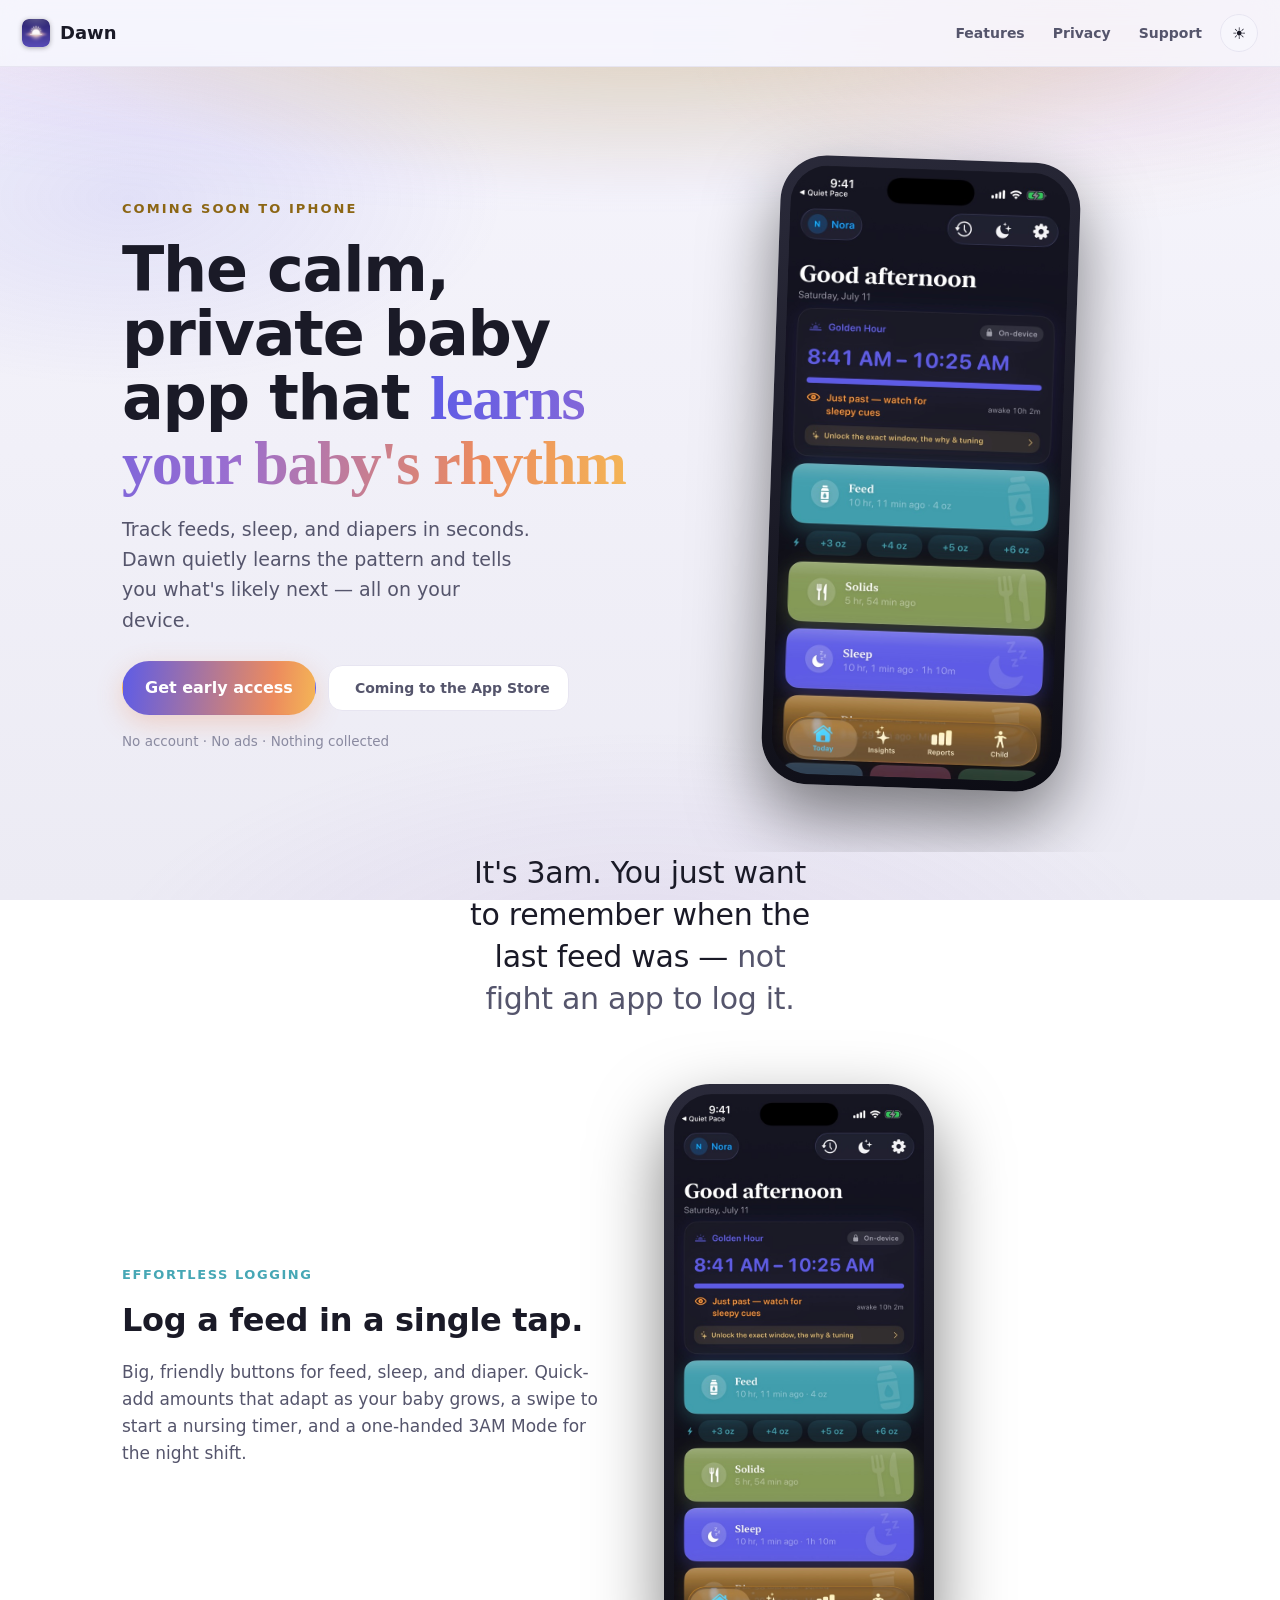
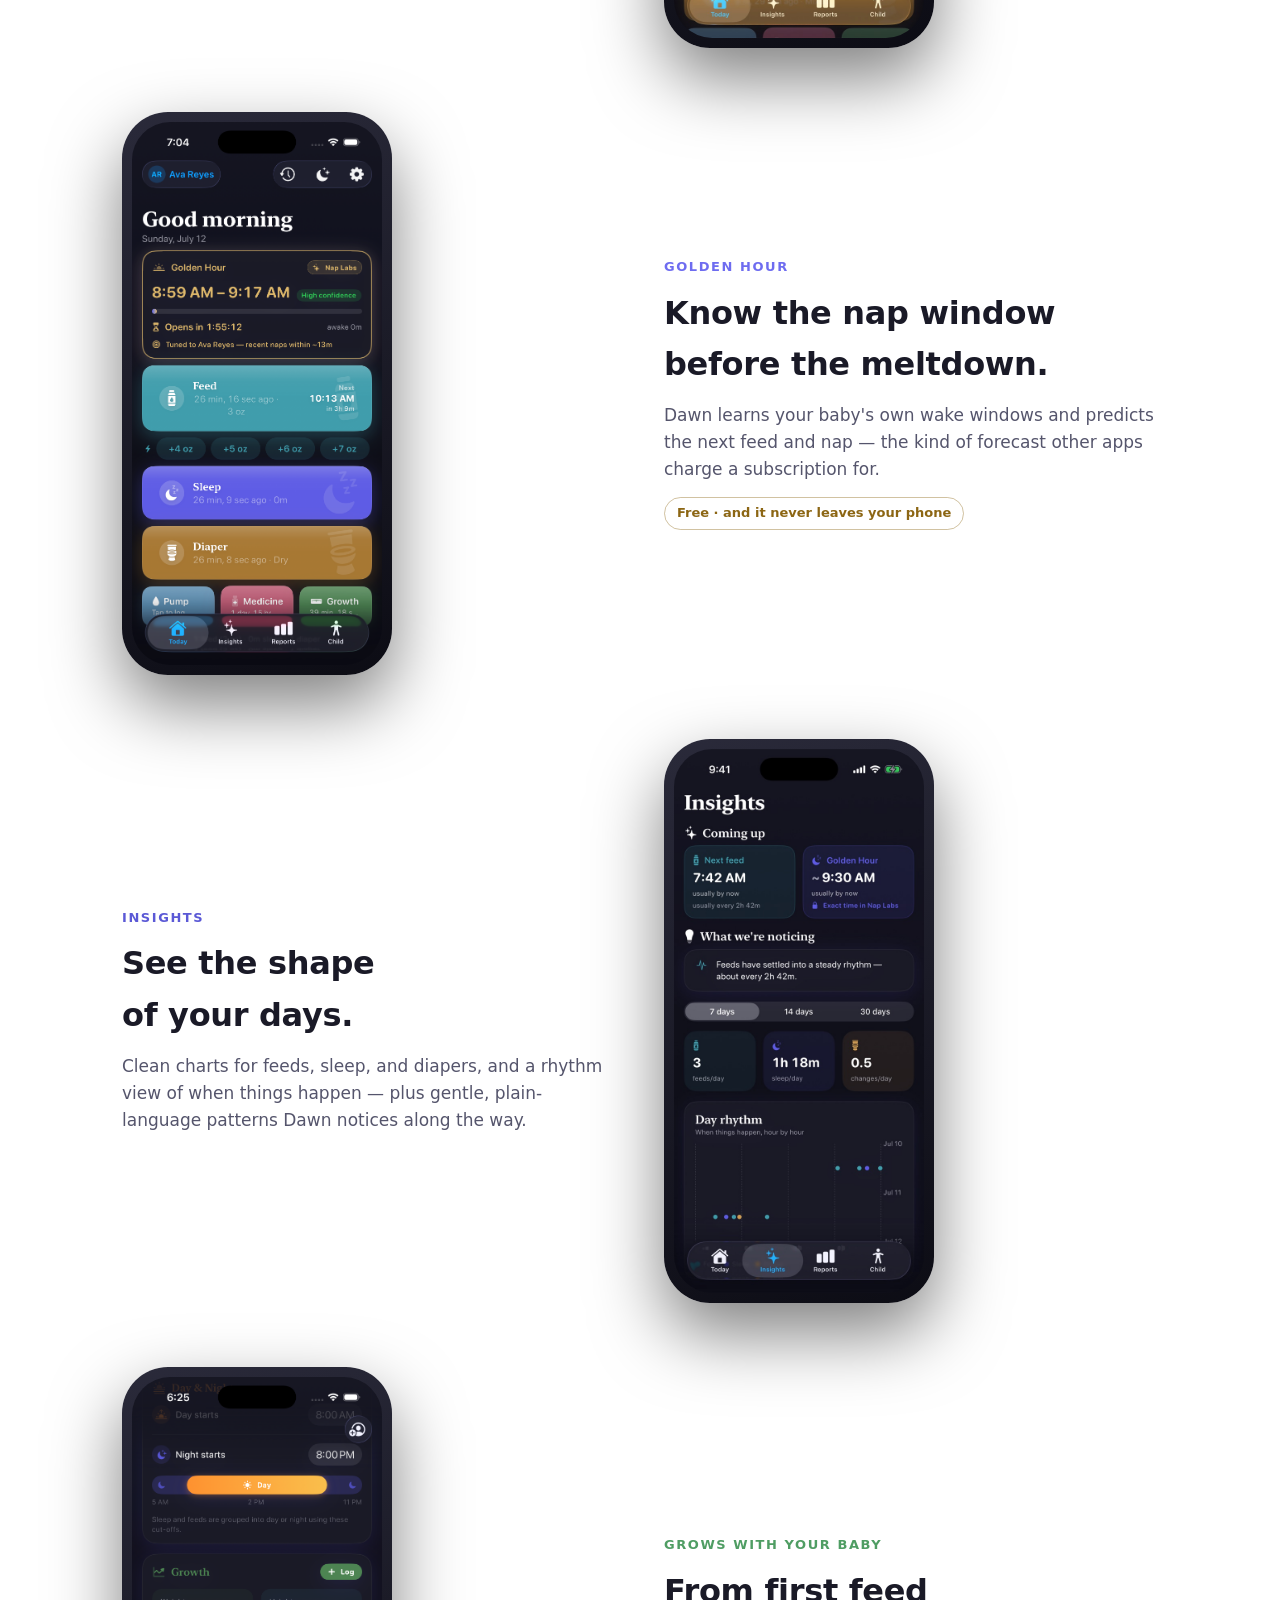
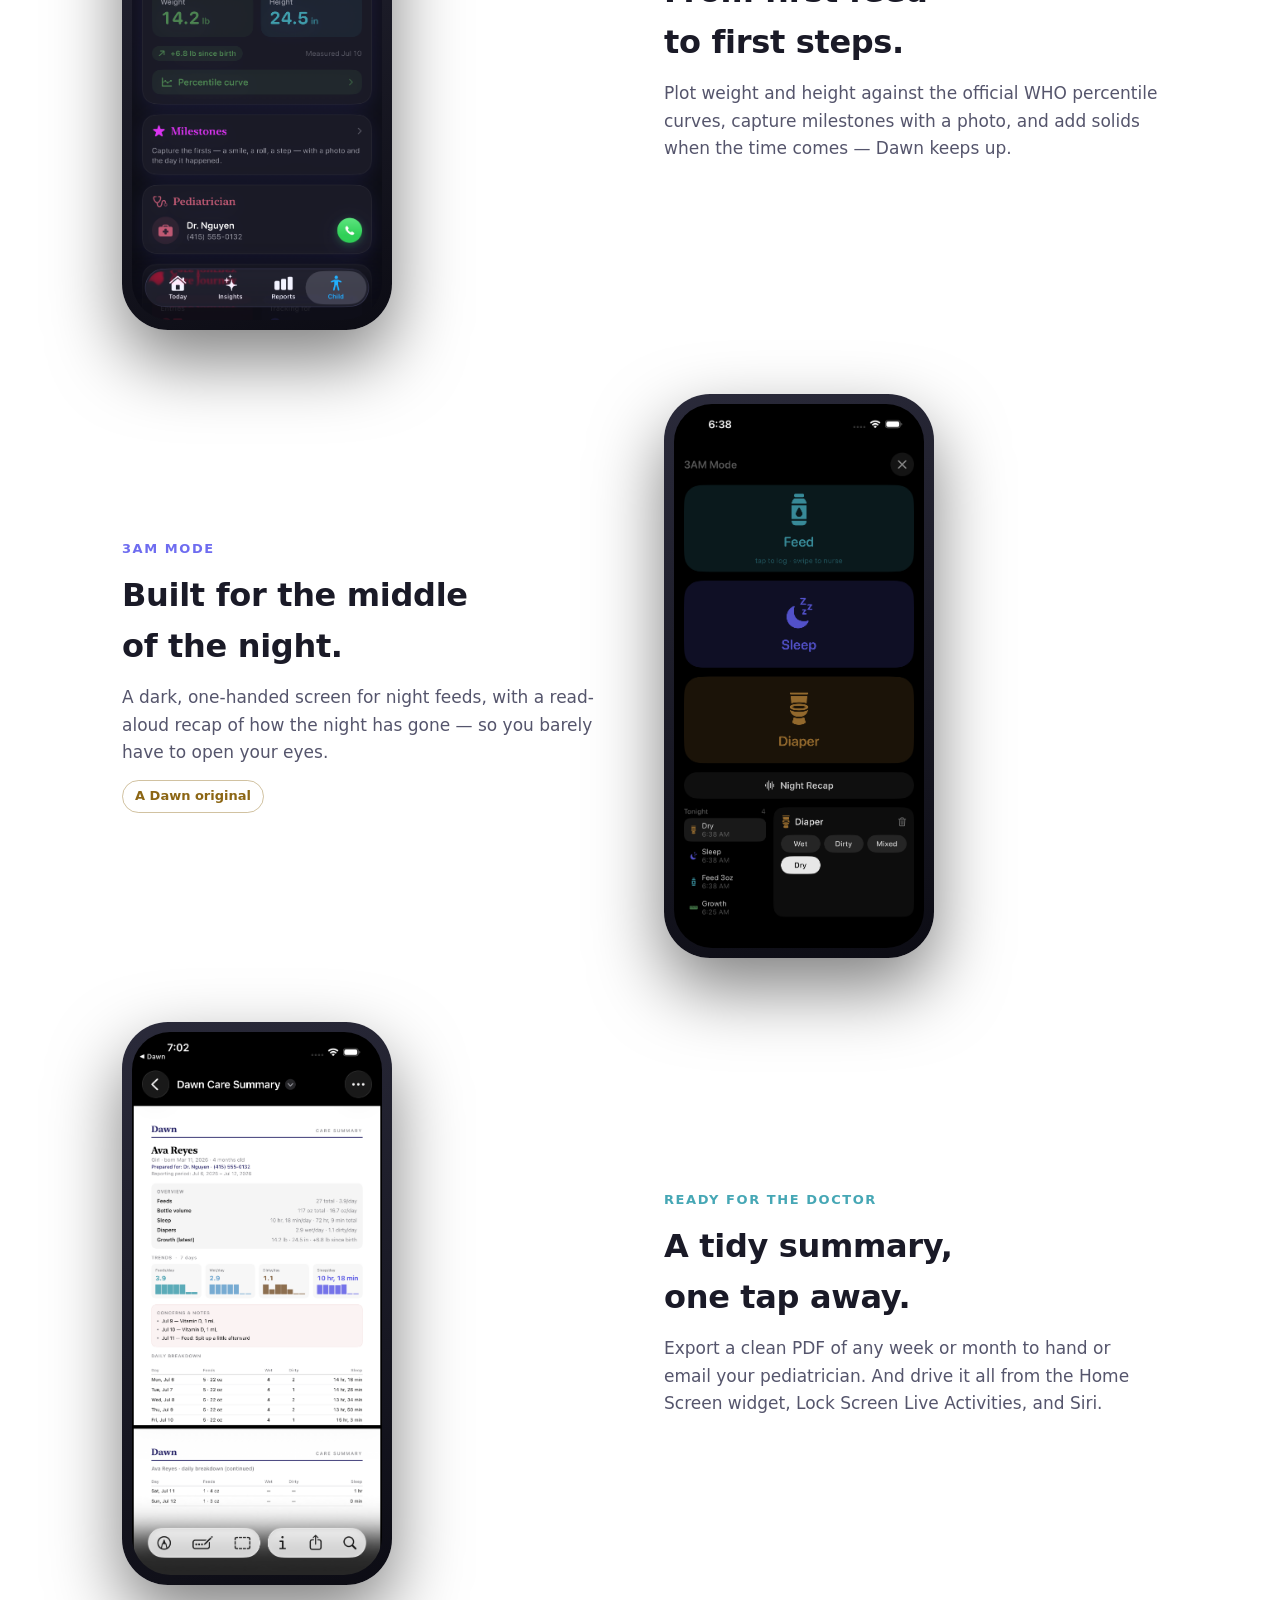
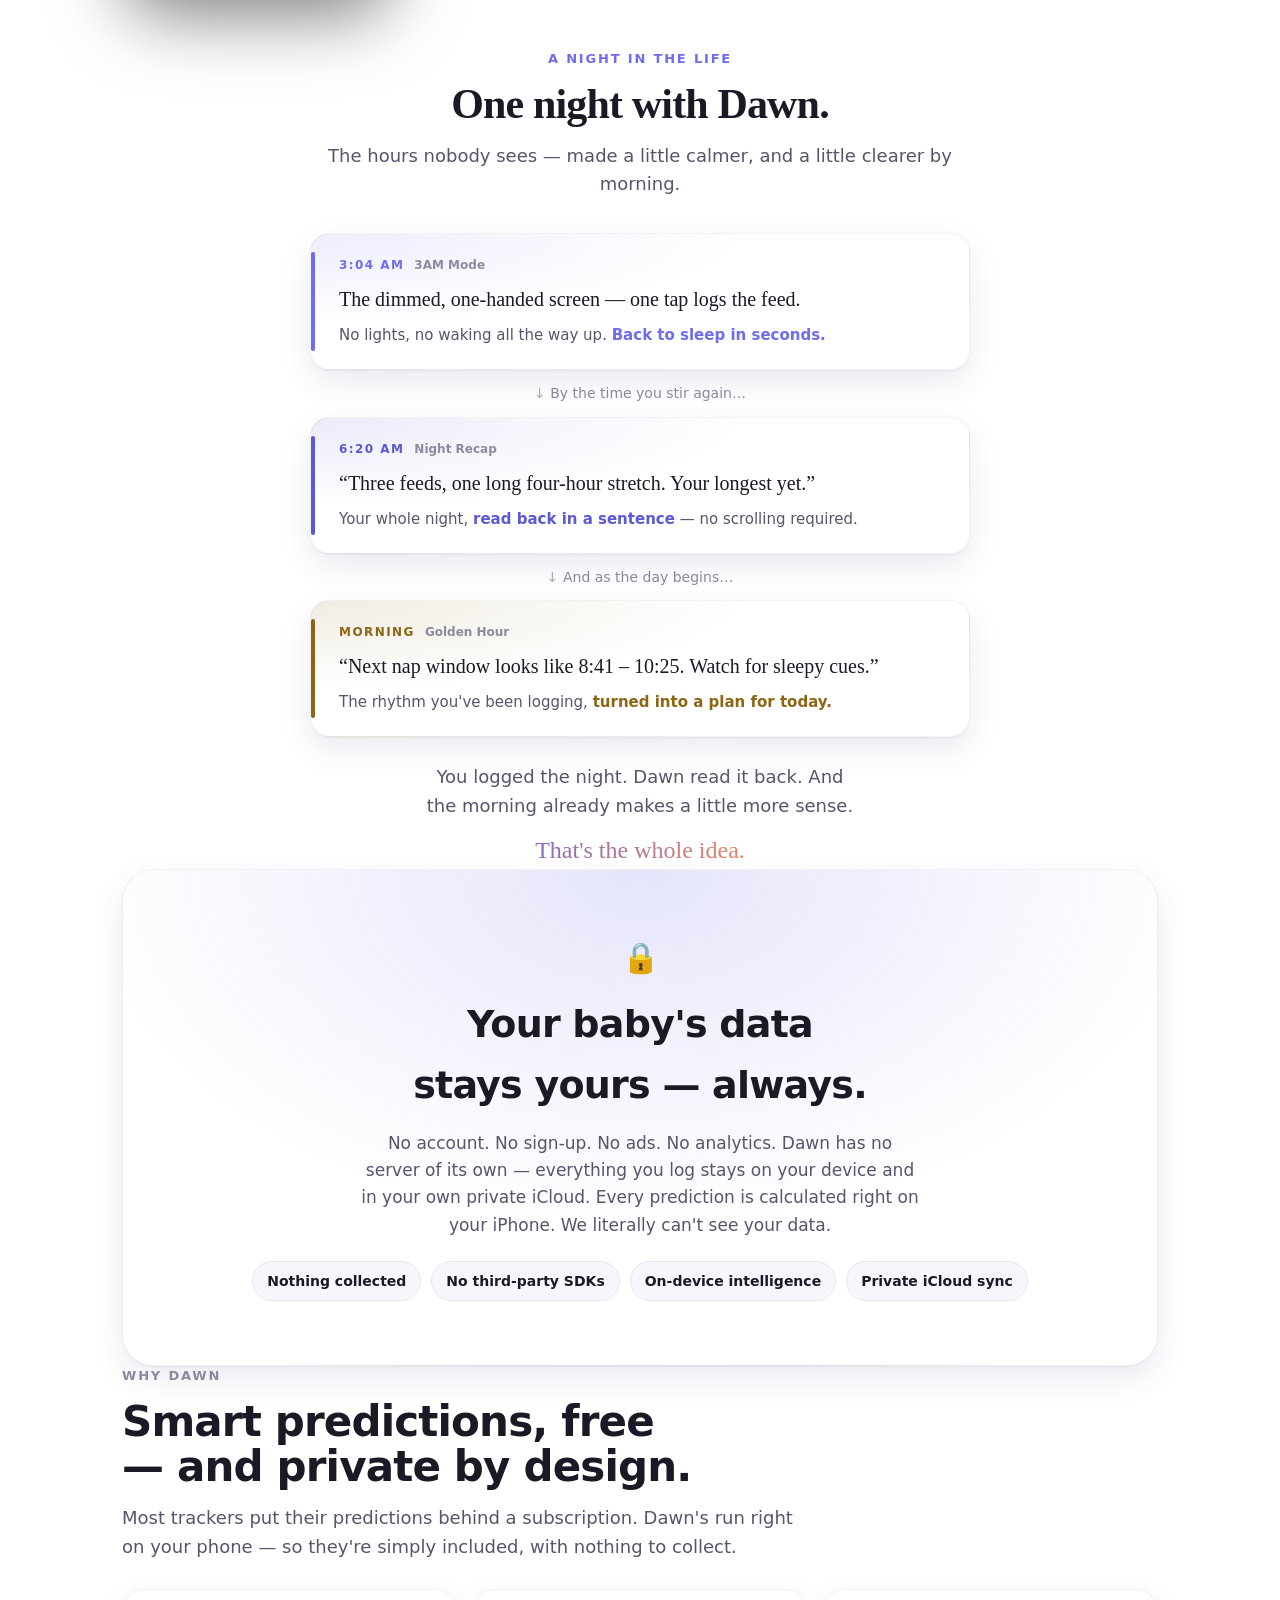
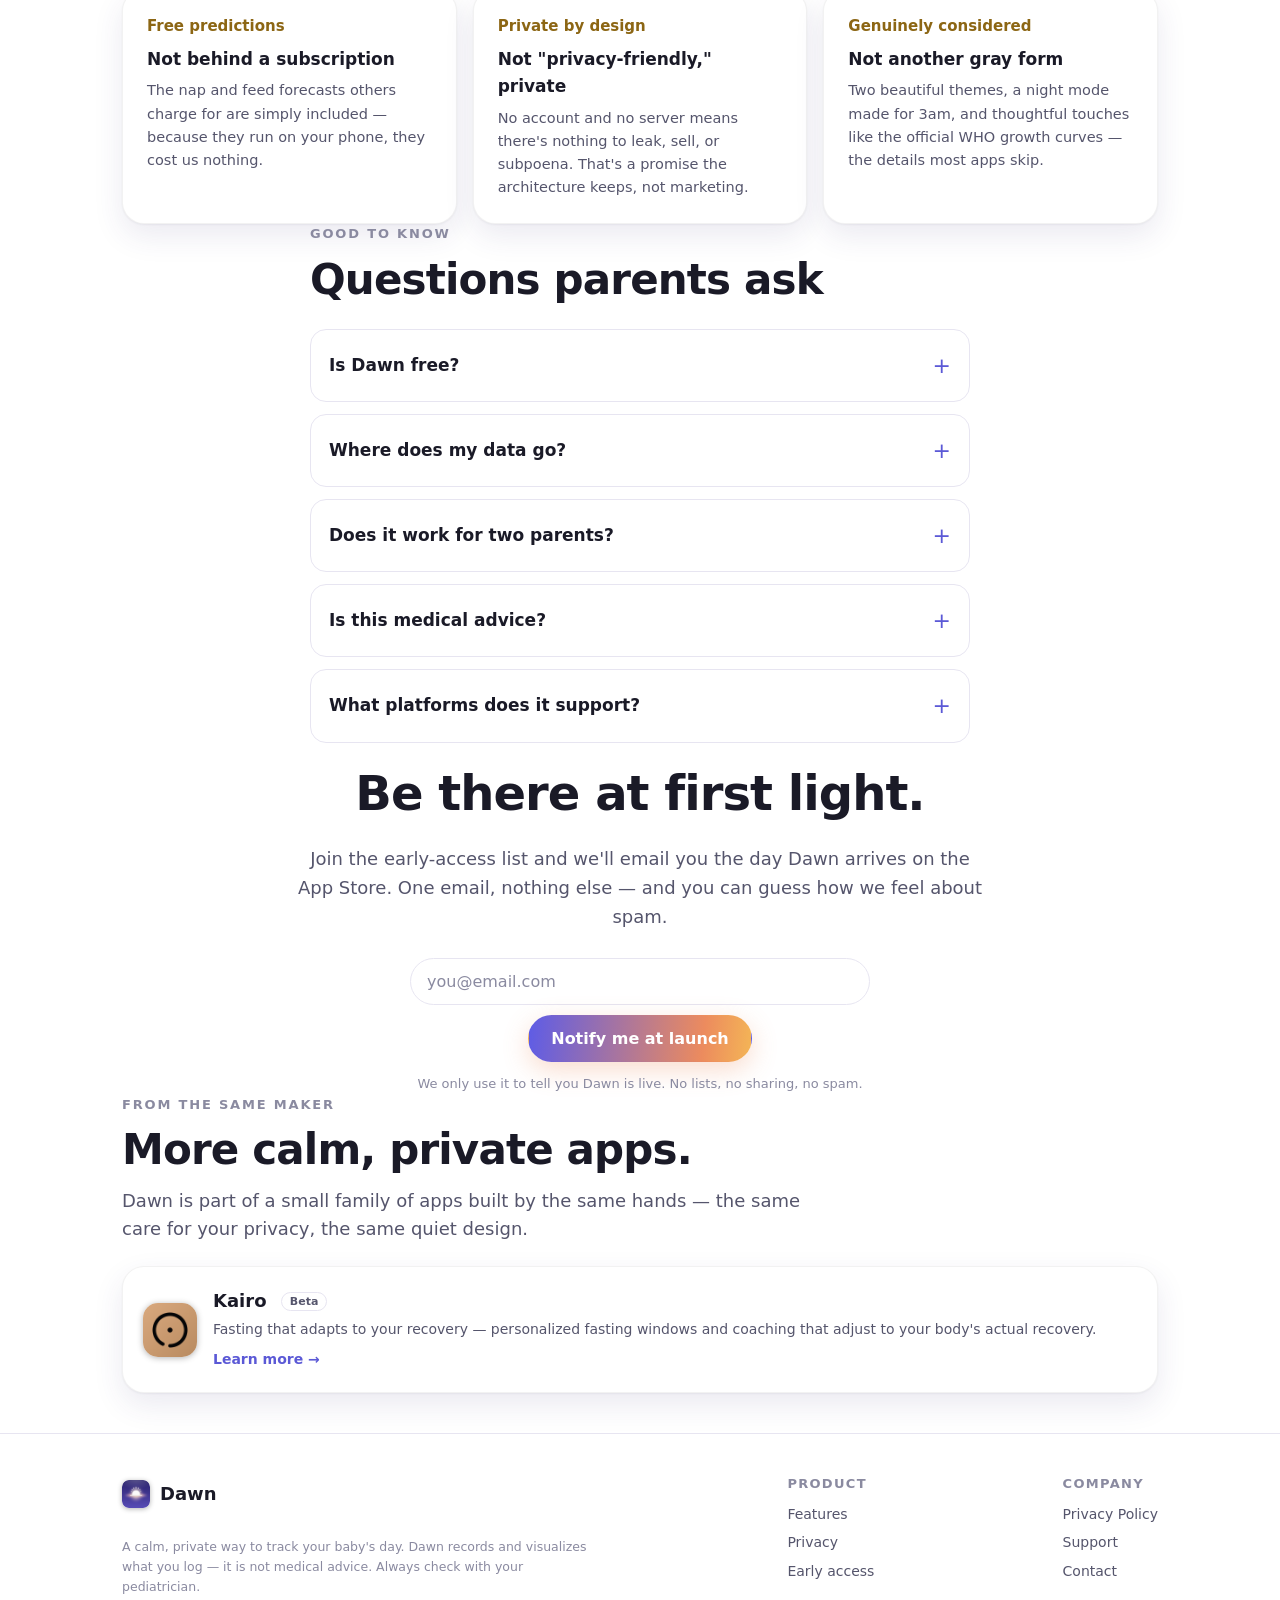
==== commit c2550d57: "Update image sources in index.html" ====
--- a/index.html
+++ b/index.html
@@ -80,7 +80,7 @@
       <p>Dawn learns your baby's own wake windows and predicts the next feed and nap — the kind of forecast other apps charge a subscription for.</p>
       <span class="tag">Free · and it never leaves your phone</span>
     </div>
-    <div class="moment-visual"><div class="phone"><img src="assets/screen-child.jpg" width="620" height="1348" alt="The Golden Hour card predicting the next nap window, marked on-device."></div></div>
+    <div class="moment-visual"><div class="phone"><img src="assets/screen-GHNL.jpg" width="620" height="1348" alt="The Golden Hour card predicting the next nap window, marked on-device."></div></div>
   </div>
 
   <div class="moment reveal">
@@ -108,7 +108,7 @@
       <p>A dark, one-handed screen for night feeds, with a read-aloud recap of how the night has gone — so you barely have to open your eyes.</p>
       <span class="tag">A Dawn original</span>
     </div>
-    <div class="moment-visual"><div class="phone"><img src="assets/screen-today.jpg" width="620" height="1348" alt="Dawn in its calm Nightfall dark theme."></div></div>
+    <div class="moment-visual"><div class="phone"><img src="assets/screen-3am.jpg" width="620" height="1348" alt="Dawn in its calm Nightfall dark theme."></div></div>
   </div>
 
   <div class="moment reveal">
@@ -117,7 +117,7 @@
       <h3>A tidy summary, one tap away.</h3>
       <p>Export a clean PDF of any week or month to hand or email your pediatrician. And drive it all from the Home Screen widget, Lock Screen Live Activities, and Siri.</p>
     </div>
-    <div class="moment-visual"><div class="phone"><img src="assets/screen-insights.jpg" width="620" height="1348" alt="Reports and doctor-ready summary."></div></div>
+    <div class="moment-visual"><div class="phone"><img src="assets/screen-pdfexport.jpg" width="620" height="1348" alt="Reports and doctor-ready summary."></div></div>
   </div>
 
 </div>
--- a/styles.css
+++ b/styles.css
@@ -0,0 +1,354 @@
+/* Dawn — shared site styles. Nightfall (dark) is the primary theme; Daybreak
+   (light) is a full first-class fallback. Self-contained: no external fonts or
+   requests. Colors carry the app's WCAG-checked palette. */
+
+:root {
+  /* Nightfall (dark) is the default look */
+  --bg-top: #12121d;
+  --bg-bottom: #08080f;
+  --surface: #16161f;
+  --surface-2: #1c1c28;
+  --ink: #f0eff8;
+  --muted: #a9a8c2;
+  --faint: #6f6e88;
+  --line: #2a2940;
+  --accent: #8f8df8;
+  --accent-ink: #ffffff;
+  --gold: #dcb86c;
+
+  /* sunrise — shared across themes, luminous on both */
+  --sky-indigo: #5e5ce6;
+  --sky-violet: #9a6ed0;
+  --sky-coral: #ec8b5e;
+  --sky-gold: #f4b556;
+
+  /* category tints (site-decorative; darker amber/green per AA work) */
+  --feed: #46a7b5;
+  --sleep: #6e6cf0;
+  --diaper: #b98a3d;
+  --growth: #4f9d63;
+
+  --card-stroke: rgba(255, 255, 255, 0.07);
+  --card-glow: rgba(143, 141, 248, 0.16);
+  --shadow: 0 2px 6px rgba(0, 0, 0, 0.35), 0 18px 44px rgba(0, 0, 0, 0.4);
+  --radius: 22px;
+  --maxw: 1080px;
+  color-scheme: dark;
+}
+
+@media (prefers-color-scheme: light) {
+  :root {
+    --bg-top: #f6f5fc;
+    --bg-bottom: #ecebf4;
+    --surface: #ffffff;
+    --surface-2: #f7f6fc;
+    --ink: #1a1a27;
+    --muted: #55556c;
+    --faint: #8a8aa0;
+    --line: #e7e5f1;
+    --accent: #5b59d6;
+    --accent-ink: #ffffff;
+    --gold: #8c6614; /* darkened for AA on light */
+    --card-stroke: rgba(0, 0, 0, 0.05);
+    --card-glow: rgba(60, 52, 120, 0.1);
+    --shadow: 0 1px 2px rgba(25, 25, 39, 0.05), 0 12px 30px rgba(60, 52, 120, 0.1);
+    color-scheme: light;
+  }
+}
+
+/* explicit toggle wins over the OS preference, both directions */
+:root[data-theme="dark"] {
+  --bg-top: #12121d; --bg-bottom: #08080f; --surface: #16161f; --surface-2: #1c1c28;
+  --ink: #f0eff8; --muted: #a9a8c2; --faint: #6f6e88; --line: #2a2940;
+  --accent: #8f8df8; --gold: #dcb86c;
+  --card-stroke: rgba(255,255,255,0.07); --card-glow: rgba(143,141,248,0.16);
+  --shadow: 0 2px 6px rgba(0,0,0,0.35), 0 18px 44px rgba(0,0,0,0.4);
+  color-scheme: dark;
+}
+:root[data-theme="light"] {
+  --bg-top: #f6f5fc; --bg-bottom: #ecebf4; --surface: #ffffff; --surface-2: #f7f6fc;
+  --ink: #1a1a27; --muted: #55556c; --faint: #8a8aa0; --line: #e7e5f1;
+  --accent: #5b59d6; --gold: #8c6614;
+  --card-stroke: rgba(0,0,0,0.05); --card-glow: rgba(60,52,120,0.1);
+  --shadow: 0 1px 2px rgba(25,25,39,0.05), 0 12px 30px rgba(60,52,120,0.1);
+  color-scheme: light;
+}
+
+* { box-sizing: border-box; margin: 0; padding: 0; }
+
+html { scroll-behavior: smooth; }
+@media (prefers-reduced-motion: reduce) { html { scroll-behavior: auto; } }
+
+body {
+  font-family: ui-rounded, "SF Pro Rounded", -apple-system, BlinkMacSystemFont, system-ui, sans-serif;
+  color: var(--ink);
+  background: linear-gradient(180deg, var(--bg-top), var(--bg-bottom)) fixed;
+  line-height: 1.6;
+  -webkit-font-smoothing: antialiased;
+  overflow-x: hidden;
+}
+
+.serif { font-family: ui-serif, "New York", Georgia, "Times New Roman", serif; }
+
+.wrap { max-width: var(--maxw); margin: 0 auto; padding: 0 22px; }
+.narrow { max-width: 44rem; margin: 0 auto; padding: 0 22px; }
+
+a { color: var(--accent); text-decoration: none; }
+a:hover { text-decoration: underline; }
+:focus-visible { outline: 2px solid var(--accent); outline-offset: 3px; border-radius: 6px; }
+
+/* ---------- top nav ---------- */
+.nav {
+  position: sticky; top: 0; z-index: 50;
+  display: flex; align-items: center; justify-content: space-between;
+  padding: 14px 22px;
+  backdrop-filter: saturate(140%) blur(14px);
+  background: color-mix(in srgb, var(--bg-top) 72%, transparent);
+  border-bottom: 1px solid var(--line);
+}
+.brand { display: flex; align-items: center; gap: 10px; font-weight: 700; font-size: 18px; color: var(--ink); }
+.brand:hover { text-decoration: none; }
+.brand .mark {
+  width: 28px; height: 28px; border-radius: 7px;
+  background: url("assets/icon.png") center/cover no-repeat;
+  box-shadow: 0 1px 5px rgba(0, 0, 0, 0.3);
+}
+.nav-actions { display: flex; align-items: center; gap: 8px; }
+.nav-actions a { color: var(--muted); font-size: 14px; font-weight: 600; padding: 8px 10px; }
+.nav-actions a:hover { color: var(--ink); text-decoration: none; }
+.theme-toggle {
+  background: var(--surface-2); border: 1px solid var(--line); color: var(--ink);
+  width: 38px; height: 38px; border-radius: 999px; cursor: pointer; font-size: 16px;
+  display: inline-flex; align-items: center; justify-content: center;
+}
+.theme-toggle:hover { border-color: var(--accent); }
+
+/* ---------- buttons ---------- */
+.btn {
+  display: inline-flex; align-items: center; gap: 8px;
+  font-family: inherit; font-weight: 700; font-size: 16px; cursor: pointer;
+  padding: 13px 22px; border-radius: 999px; border: 1px solid transparent;
+  transition: transform .15s ease, box-shadow .15s ease;
+}
+.btn-primary {
+  color: #fff;
+  background: linear-gradient(96deg, var(--sky-indigo), var(--sky-coral) 78%, var(--sky-gold));
+  box-shadow: 0 8px 26px rgba(236, 139, 94, 0.3);
+}
+.btn-primary:hover { transform: translateY(-2px); text-decoration: none; box-shadow: 0 12px 32px rgba(236,139,94,.4); }
+.btn-ghost { color: var(--ink); background: var(--surface-2); border-color: var(--line); }
+.btn-ghost:hover { border-color: var(--accent); text-decoration: none; }
+@media (prefers-reduced-motion: reduce) { .btn:hover { transform: none; } }
+
+.badge-soon {
+  display: inline-flex; align-items: center; gap: 8px;
+  padding: 11px 18px; border-radius: 14px; border: 1px solid var(--line);
+  background: var(--surface); color: var(--muted); font-size: 14px; font-weight: 600;
+}
+.badge-soon .apple { font-size: 18px; }
+
+/* ---------- hero ---------- */
+.hero { position: relative; overflow: hidden; padding: 92px 0 64px; }
+.hero-sky {
+  position: absolute; inset: -20% -20% auto -20%; height: 90%; z-index: -1;
+  background:
+    radial-gradient(60% 55% at 50% 8%, rgba(244,181,86,0.30), transparent 60%),
+    radial-gradient(80% 60% at 50% 0%, rgba(236,139,94,0.22), transparent 62%),
+    radial-gradient(120% 90% at 50% -20%, rgba(94,92,230,0.30), transparent 70%);
+  filter: blur(6px);
+  animation: dawnrise 14s ease-in-out infinite alternate;
+}
+@keyframes dawnrise { from { transform: translateY(6px); opacity: .85; } to { transform: translateY(-8px); opacity: 1; } }
+@media (prefers-reduced-motion: reduce) { .hero-sky { animation: none; } }
+
+.hero-grid { display: grid; grid-template-columns: 1.05fr 0.95fr; gap: 40px; align-items: center; }
+.eyebrow {
+  font-size: 13px; letter-spacing: .16em; text-transform: uppercase; font-weight: 700;
+  color: var(--gold); display: inline-flex; align-items: center; gap: 8px; margin-bottom: 18px;
+}
+.hero h1 {
+  font-size: clamp(38px, 6vw, 62px); line-height: 1.03; letter-spacing: -0.02em;
+  font-weight: 700; text-wrap: balance; margin-bottom: 18px;
+}
+.hero h1 .warm {
+  background: linear-gradient(96deg, var(--sky-indigo), var(--sky-violet) 40%, var(--sky-coral) 78%, var(--sky-gold));
+  -webkit-background-clip: text; background-clip: text; color: transparent;
+}
+.hero p.lead { font-size: 19px; color: var(--muted); max-width: 34ch; margin-bottom: 26px; }
+.hero .cta-row { display: flex; flex-wrap: wrap; gap: 12px; align-items: center; }
+.hero .reassure { margin-top: 16px; font-size: 13.5px; color: var(--faint); }
+
+/* phone mock */
+.phone {
+  justify-self: center;
+  width: 300px; border-radius: 46px; padding: 10px;
+  background: linear-gradient(160deg, #2a2a3a, #0c0c14);
+  box-shadow: 0 30px 70px rgba(0,0,0,.5), 0 0 0 1px rgba(255,255,255,.06);
+}
+.phone img { width: 100%; height: auto; border-radius: 38px; display: block; }
+.phone.tilt { transform: rotate(2deg); }
+
+/* ---------- sections ---------- */
+section { padding: 72px 0; }
+.section-eyebrow { font-size: 13px; letter-spacing: .14em; text-transform: uppercase; color: var(--faint); font-weight: 700; margin-bottom: 12px; }
+h2.section-title { font-size: clamp(28px, 4.5vw, 42px); letter-spacing: -0.02em; line-height: 1.08; text-wrap: balance; margin-bottom: 14px; }
+.section-sub { font-size: 18px; color: var(--muted); max-width: 60ch; }
+
+/* empathy band */
+.empathy { text-align: center; }
+.empathy p { font-size: clamp(22px, 3.4vw, 30px); line-height: 1.4; max-width: 24ch; margin: 0 auto; letter-spacing: -0.01em; text-wrap: balance; }
+.empathy .soft { color: var(--muted); }
+
+/* feature moments */
+.moment { display: grid; grid-template-columns: 1fr 1fr; gap: 48px; align-items: center; margin: 64px 0; }
+.moment:nth-child(even) .moment-visual { order: -1; }
+.moment .kicker { font-size: 13px; letter-spacing: .12em; text-transform: uppercase; font-weight: 700; margin-bottom: 10px; }
+.moment h3 { font-size: clamp(24px, 3.4vw, 32px); letter-spacing: -0.01em; margin-bottom: 12px; text-wrap: balance; }
+.moment p { color: var(--muted); font-size: 17px; max-width: 46ch; }
+.moment .tag { display: inline-block; margin-top: 14px; font-size: 13px; font-weight: 700; color: var(--gold); border: 1px solid color-mix(in srgb, var(--gold) 40%, transparent); padding: 5px 12px; border-radius: 999px; }
+.moment-visual .phone { width: 270px; }
+
+/* generic card */
+.card { background: var(--surface); border: 1px solid var(--card-stroke); border-radius: var(--radius); box-shadow: var(--shadow); padding: 24px; }
+
+/* privacy pillar */
+.pillar { text-align: center; border-radius: 32px; padding: 64px 28px;
+  background:
+    radial-gradient(90% 120% at 50% 0%, rgba(94,92,230,0.16), transparent 60%),
+    var(--surface);
+  border: 1px solid var(--card-stroke); box-shadow: var(--shadow);
+}
+.pillar .lock { font-size: 30px; }
+.pillar h2 { font-size: clamp(26px, 4vw, 38px); letter-spacing: -0.02em; max-width: 20ch; margin: 12px auto 14px; text-wrap: balance; }
+.pillar p { color: var(--muted); max-width: 52ch; margin: 0 auto; font-size: 17px; }
+.pillar .points { display: flex; flex-wrap: wrap; gap: 10px; justify-content: center; margin-top: 22px; }
+.pillar .points span { font-size: 14px; font-weight: 600; padding: 8px 14px; border-radius: 999px; background: var(--surface-2); border: 1px solid var(--line); }
+
+/* why-dawn strip */
+.why-grid { display: grid; grid-template-columns: repeat(3, 1fr); gap: 16px; }
+.why-grid .card h4 { font-size: 17px; margin-bottom: 6px; }
+.why-grid .card p { color: var(--muted); font-size: 14.5px; }
+.why-grid .card .big { font-size: 15px; font-weight: 800; color: var(--gold); display: block; margin-bottom: 8px; }
+
+/* faq */
+.faq details { border: 1px solid var(--line); border-radius: 16px; padding: 4px 18px; margin-bottom: 12px; background: var(--surface); }
+.faq summary { font-weight: 700; font-size: 17px; padding: 14px 0; cursor: pointer; list-style: none; display: flex; justify-content: space-between; align-items: center; }
+.faq summary::-webkit-details-marker { display: none; }
+.faq summary::after { content: "+"; color: var(--accent); font-size: 22px; font-weight: 400; }
+.faq details[open] summary::after { content: "\2013"; }
+.faq details p { color: var(--muted); padding: 0 0 16px; font-size: 15.5px; }
+
+/* waitlist form */
+.waitlist { display: flex; gap: 10px; flex-wrap: wrap; max-width: 460px; }
+.waitlist input[type=email] {
+  flex: 1 1 220px; padding: 13px 16px; border-radius: 999px; font-size: 16px; font-family: inherit;
+  background: var(--surface); border: 1px solid var(--line); color: var(--ink);
+}
+.waitlist input::placeholder { color: var(--faint); }
+.form-note { font-size: 13px; color: var(--faint); margin-top: 12px; }
+
+/* final cta */
+.final { text-align: center; }
+.final h2 { font-size: clamp(30px, 5vw, 48px); letter-spacing: -0.02em; margin-bottom: 14px; text-wrap: balance; }
+.final .waitlist { margin: 0 auto; justify-content: center; }
+
+/* footer */
+footer { border-top: 1px solid var(--line); padding: 40px 0 60px; margin-top: 40px; }
+.foot-grid { display: flex; flex-wrap: wrap; gap: 24px; justify-content: space-between; align-items: flex-start; }
+footer a { color: var(--muted); font-size: 14px; display: block; margin: 6px 0; }
+footer a:hover { color: var(--ink); }
+.foot-col h5 { font-size: 13px; text-transform: uppercase; letter-spacing: .1em; color: var(--faint); margin-bottom: 8px; }
+.foot-legal { margin-top: 28px; font-size: 12.5px; color: var(--faint); max-width: 60ch; }
+
+/* prose (privacy / support) */
+.prose { padding: 56px 0 80px; }
+.prose h1 { font-size: clamp(30px, 5vw, 42px); letter-spacing: -0.02em; margin-bottom: 6px; }
+.prose .eff { color: var(--faint); margin-bottom: 28px; }
+.prose h2 { font-size: 20px; margin: 30px 0 8px; }
+.prose p { color: var(--muted); margin: 8px 0; }
+.prose strong { color: var(--ink); }
+
+/* scroll reveal */
+.reveal { opacity: 0; transform: translateY(16px); transition: opacity .6s ease, transform .6s ease; }
+.reveal.in { opacity: 1; transform: none; }
+@media (prefers-reduced-motion: reduce) { .reveal { opacity: 1 !important; transform: none !important; } }
+
+/* other apps (cross-promo) */
+.apps-grid { display: grid; grid-template-columns: repeat(auto-fit, minmax(280px, 1fr)); gap: 16px; margin-top: 22px; }
+.app-card { display: flex; gap: 16px; align-items: center; background: var(--surface); border: 1px solid var(--card-stroke); border-radius: var(--radius); box-shadow: var(--shadow); padding: 20px; transition: transform .15s ease, border-color .15s ease; }
+.app-card:hover { text-decoration: none; transform: translateY(-2px); border-color: var(--accent); }
+.app-mark { flex: none; width: 54px; height: 54px; border-radius: 15px; display: flex; align-items: center; justify-content: center; font-weight: 800; font-size: 22px; color: #fff; }
+.app-mark.kairo { background: url("assets/kairo-icon.png") center/cover no-repeat; box-shadow: 0 1px 6px rgba(0,0,0,.3); }
+.app-card h4 { font-size: 18px; margin-bottom: 2px; color: var(--ink); }
+.app-card h4 .pill { font-size: 11px; font-weight: 700; color: var(--muted); border: 1px solid var(--line); border-radius: 999px; padding: 2px 8px; margin-left: 8px; vertical-align: middle; }
+.app-card p { color: var(--muted); font-size: 14px; margin-bottom: 6px; }
+.app-card .app-link { color: var(--accent); font-size: 14px; font-weight: 700; }
+@media (prefers-reduced-motion: reduce) { .app-card:hover { transform: none; } }
+
+/* responsive */
+@media (max-width: 860px) {
+  .hero-grid { grid-template-columns: 1fr; text-align: center; }
+  .hero p.lead { margin-left: auto; margin-right: auto; }
+  .hero .cta-row { justify-content: center; }
+  .hero .phone { margin-top: 20px; }
+  .moment { grid-template-columns: 1fr; gap: 24px; margin: 48px 0; }
+  .moment:nth-child(even) .moment-visual { order: 0; }
+  .moment-visual .phone, .phone { width: 240px; }
+  .why-grid { grid-template-columns: 1fr; }
+  .nav-actions a.hide-sm { display: none; }
+}
+
+/* ---------- ambient dawn field (persistent atmosphere) ---------- */
+.ambient {
+  position: fixed; inset: 0; z-index: -2; pointer-events: none;
+  background:
+    radial-gradient(44% 30% at 84% 4%, rgba(236,139,94,0.10), transparent 70%),
+    radial-gradient(42% 30% at 10% 22%, rgba(94,92,230,0.12), transparent 70%),
+    radial-gradient(60% 40% at 50% 110%, rgba(154,110,208,0.12), transparent 72%);
+  animation: ambientdrift 30s ease-in-out infinite alternate;
+}
+@keyframes ambientdrift {
+  from { transform: translate3d(-1.5%, 0, 0) scale(1.02); }
+  to   { transform: translate3d(1.5%, -1.2%, 0) scale(1.06); }
+}
+@media (prefers-reduced-motion: reduce) { .ambient { animation: none; } }
+
+/* the hero phone breathes */
+@media (prefers-reduced-motion: no-preference) {
+  .hero .phone.tilt { animation: phonefloat 8s ease-in-out infinite; }
+}
+@keyframes phonefloat {
+  0%, 100% { transform: rotate(2deg) translateY(0); }
+  50%      { transform: rotate(2deg) translateY(-12px); }
+}
+
+/* ---------- one night with Dawn (narrative) ---------- */
+.nightline { max-width: 660px; margin: 0 auto; }
+.beat {
+  position: relative; border: 1px solid var(--card-stroke); border-radius: 20px;
+  background:
+    radial-gradient(120% 120% at 0% 0%, color-mix(in srgb, var(--bc, var(--accent)) 12%, transparent), transparent 55%),
+    var(--surface);
+  box-shadow: var(--shadow); padding: 22px 24px 22px 28px; overflow: hidden;
+}
+.beat::before {
+  content: ""; position: absolute; left: 0; top: 18px; bottom: 18px;
+  width: 4px; border-radius: 4px; background: var(--bc, var(--accent));
+}
+.beat .when {
+  font-size: 12px; font-weight: 700; letter-spacing: .12em; text-transform: uppercase;
+  color: var(--bc, var(--accent)); margin-bottom: 10px;
+}
+.beat .when span { color: var(--faint); font-weight: 600; letter-spacing: 0; text-transform: none; margin-left: 10px; }
+.beat .say { font-family: ui-serif, "New York", Georgia, serif; font-size: 20px; line-height: 1.4; margin-bottom: 10px; text-wrap: balance; }
+.beat .do { color: var(--muted); font-size: 15px; }
+.beat .do b { color: var(--bc, var(--accent)); font-weight: 700; }
+.brg { text-align: center; color: var(--faint); font-size: 14px; padding: 12px 0; }
+.brg::before { content: "\2193  "; opacity: .7; }
+.nightcap { text-align: center; max-width: 42ch; margin: 26px auto 0; }
+.nightcap p { color: var(--muted); font-size: 18px; }
+.nightcap .cap {
+  margin-top: 10px; font-family: ui-serif, "New York", Georgia, serif; font-size: 24px;
+  background: linear-gradient(96deg, var(--sky-indigo), var(--sky-coral) 80%, var(--sky-gold));
+  -webkit-background-clip: text; background-clip: text; color: transparent;
+}
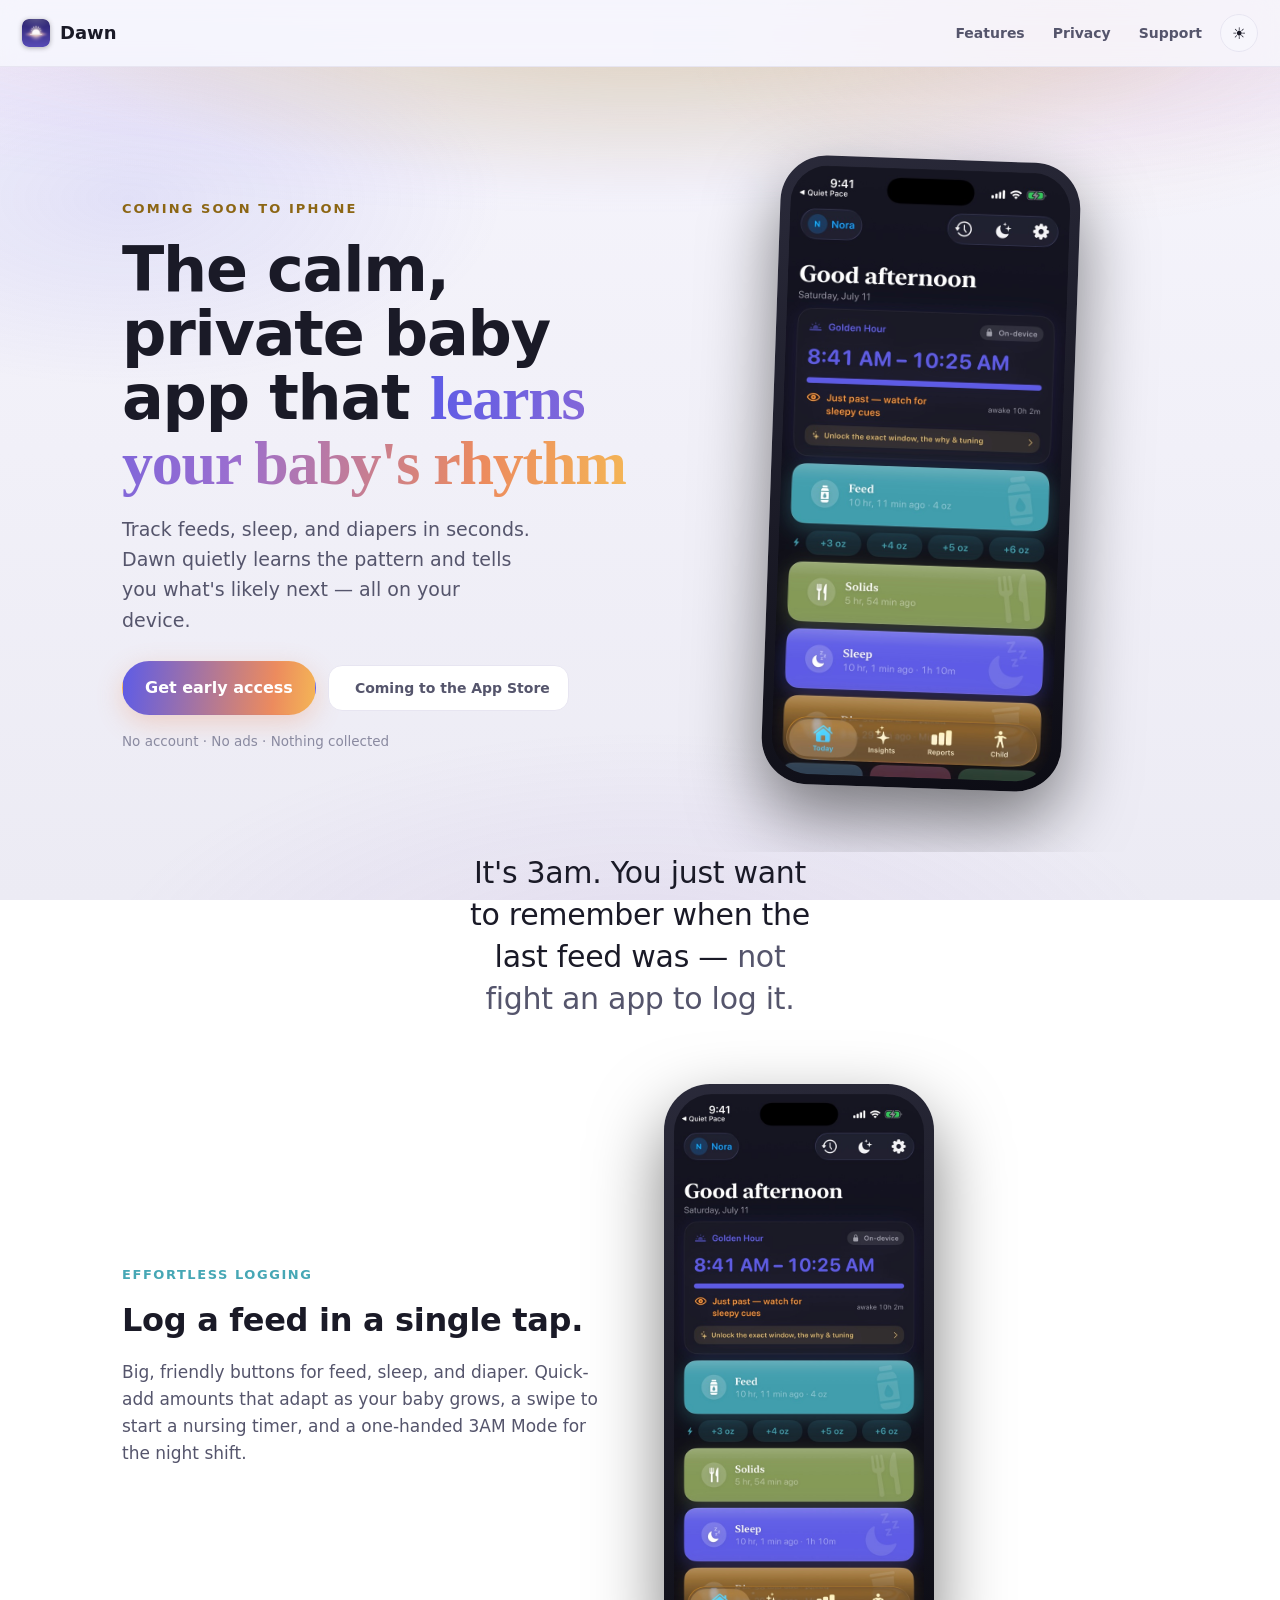
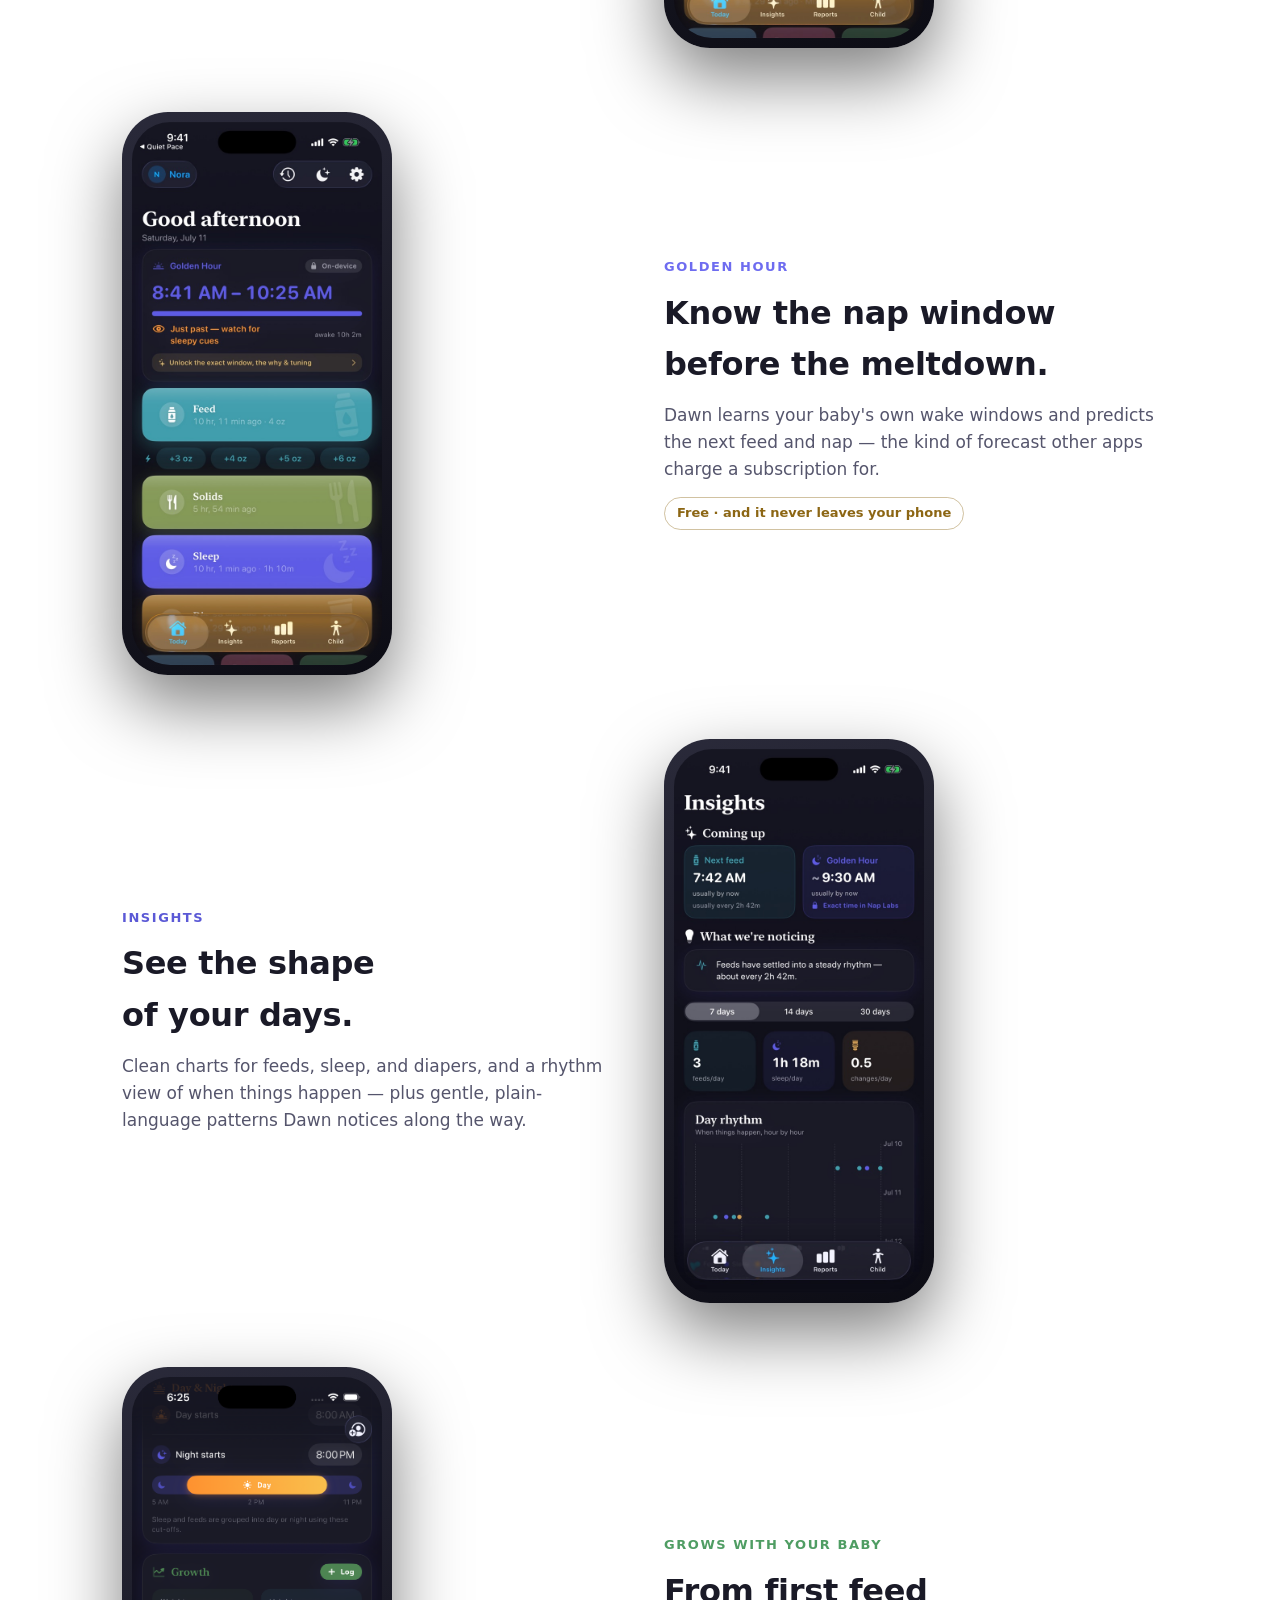
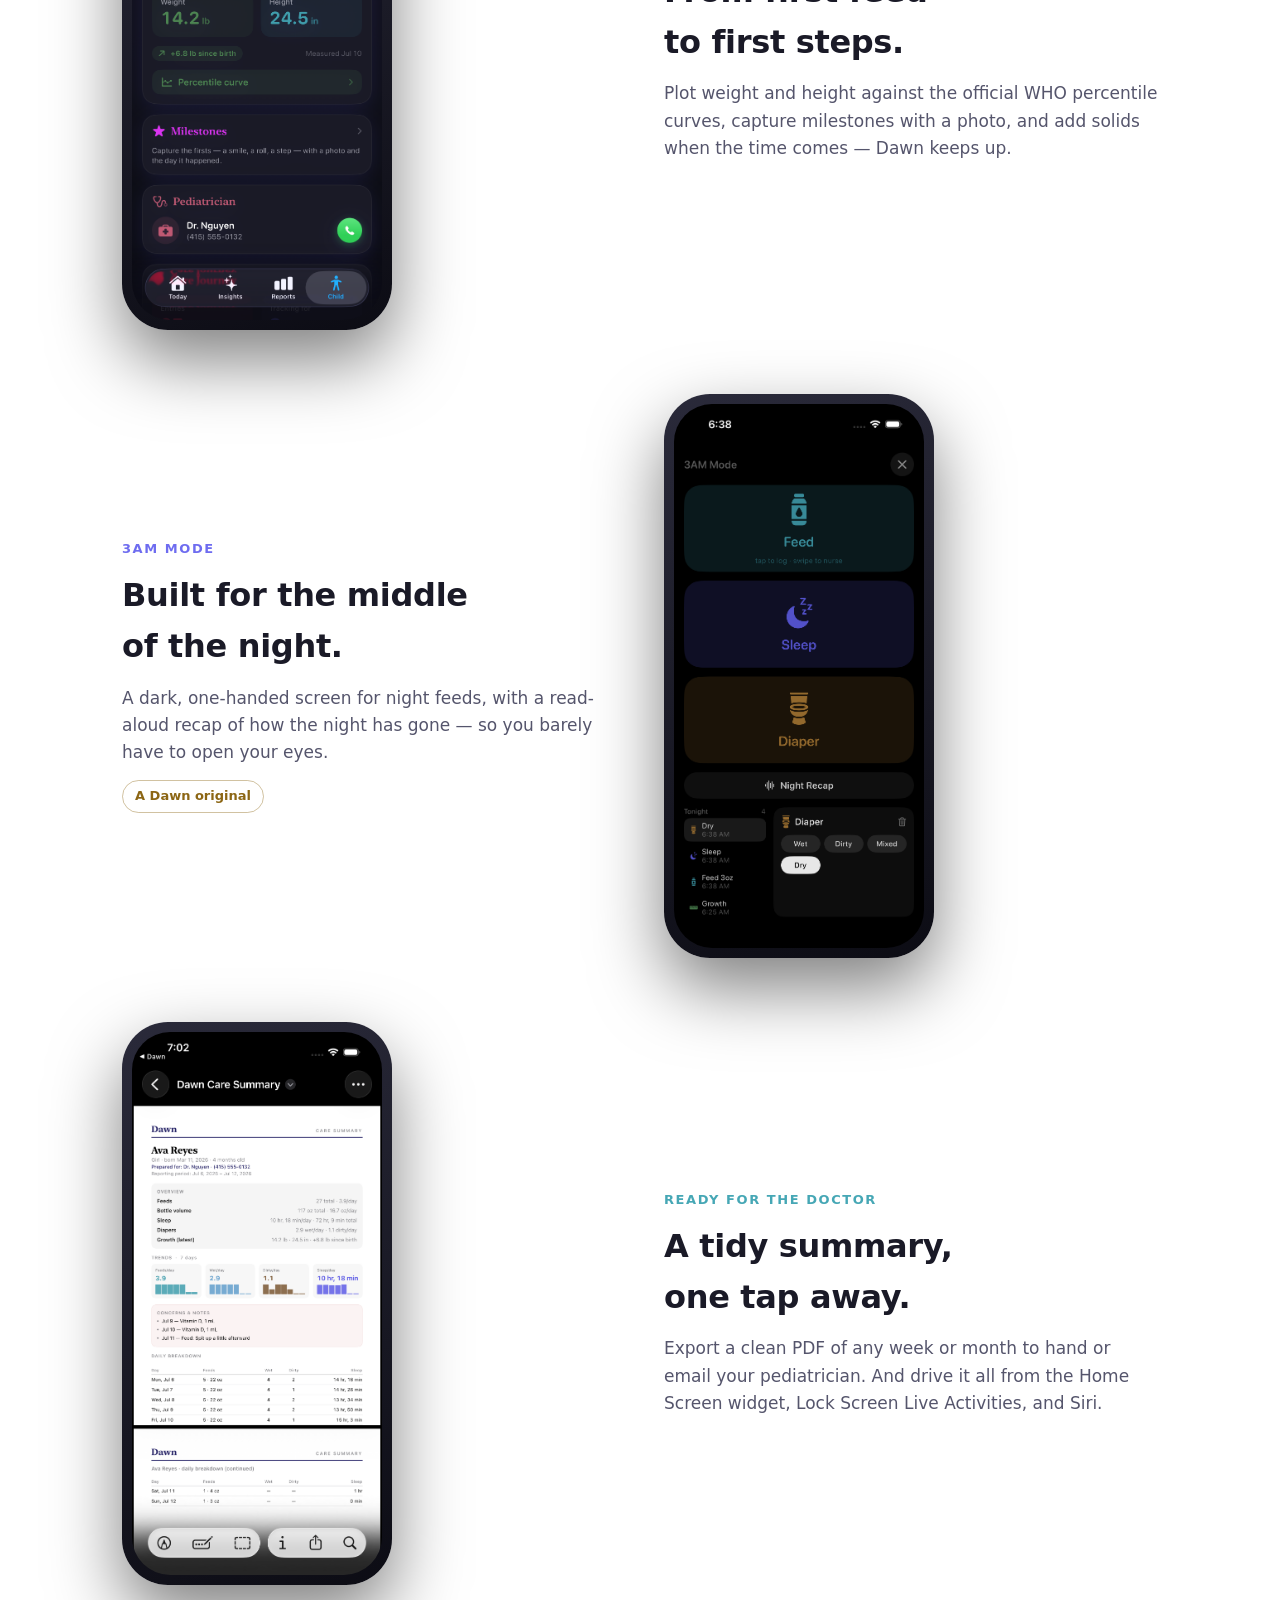
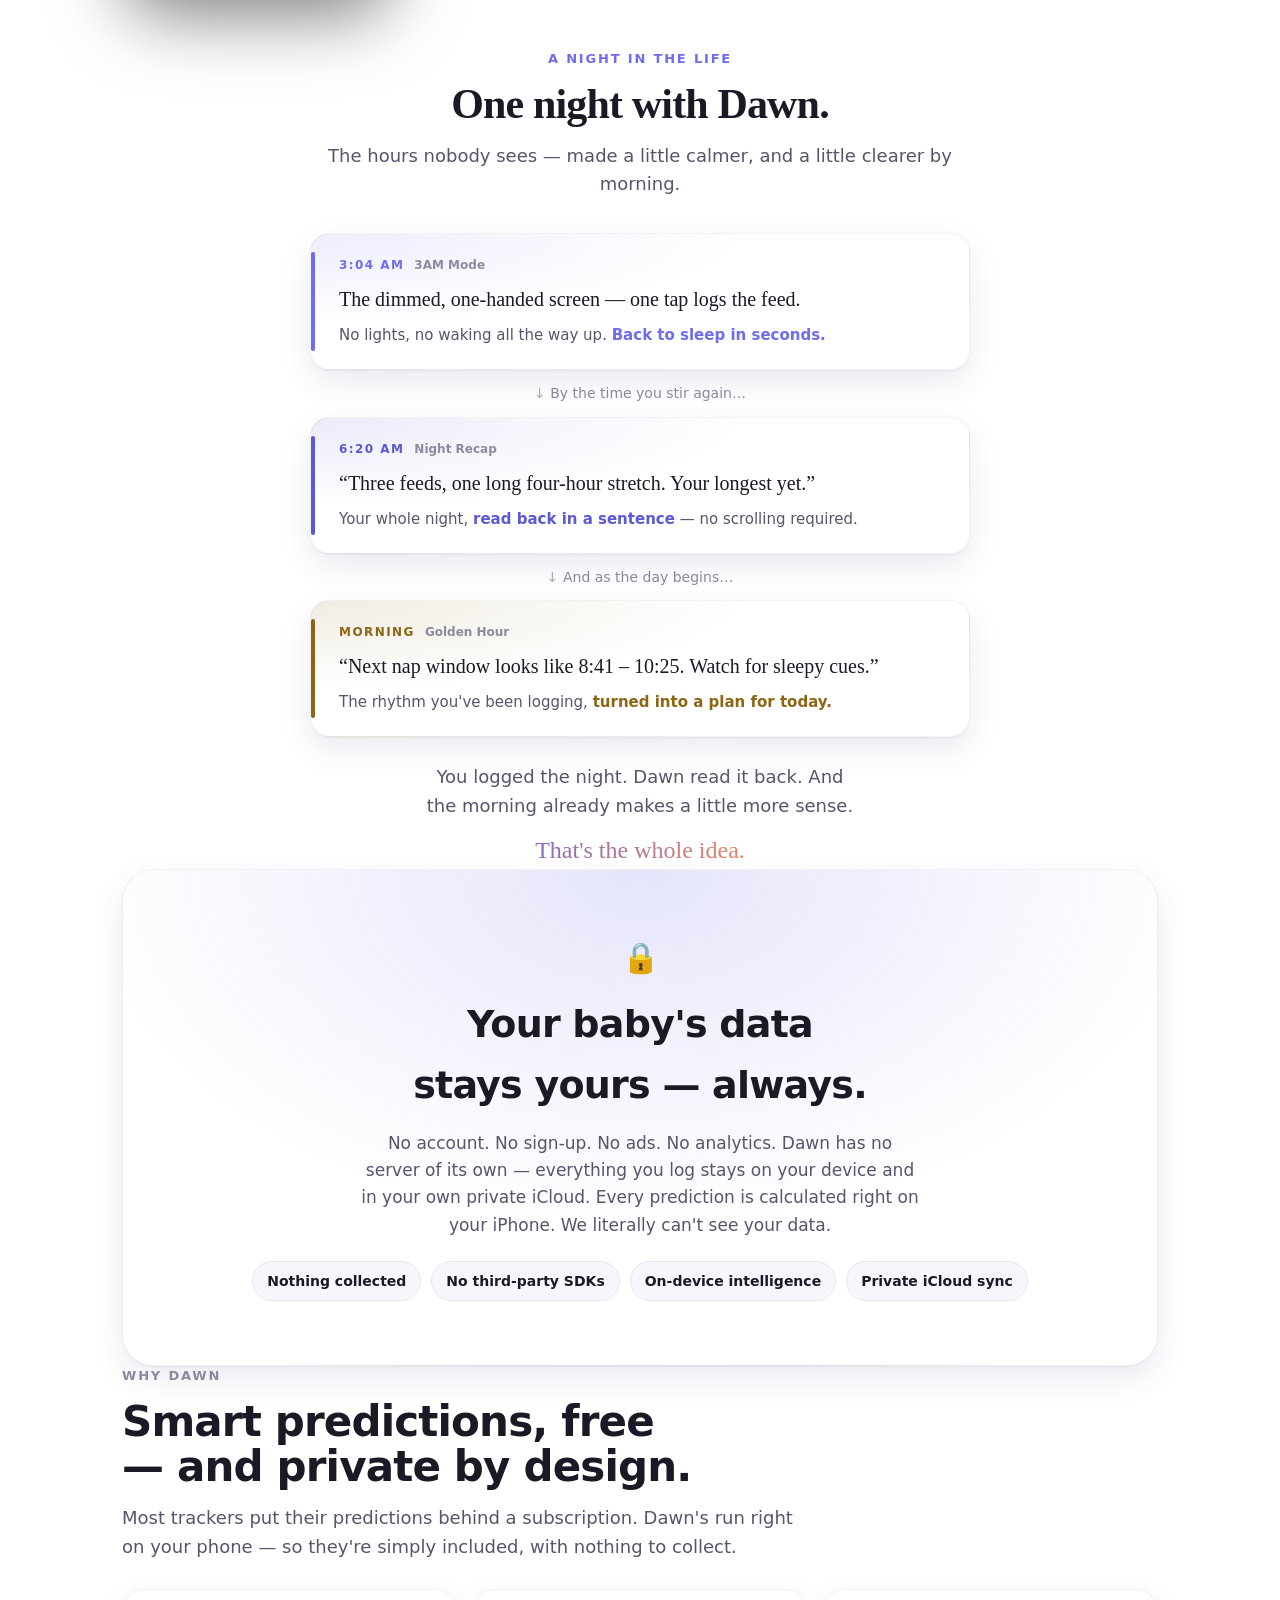
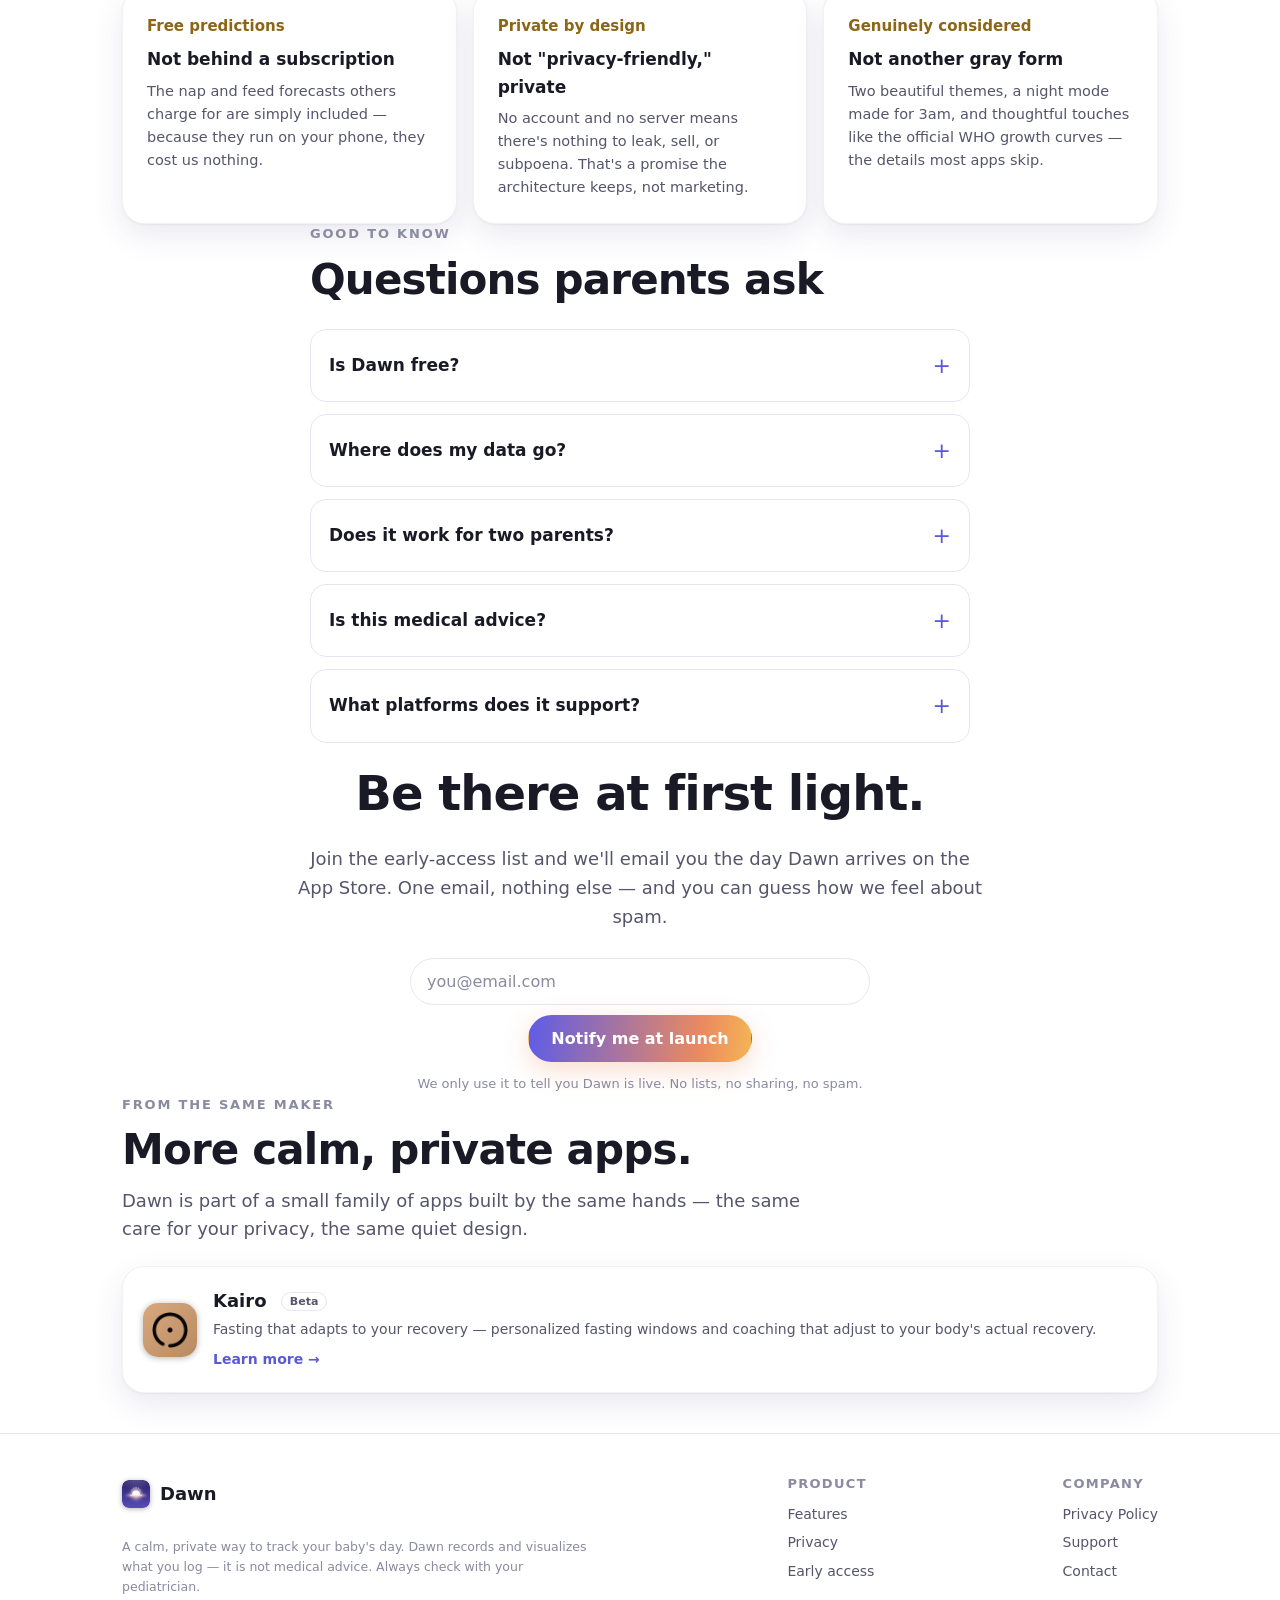
==== commit 34468dcb: "Update image source in index.html" ====
--- a/index.html
+++ b/index.html
@@ -80,7 +80,7 @@
       <p>Dawn learns your baby's own wake windows and predicts the next feed and nap — the kind of forecast other apps charge a subscription for.</p>
       <span class="tag">Free · and it never leaves your phone</span>
     </div>
-    <div class="moment-visual"><div class="phone"><img src="assets/screen-GHNL.jpg" width="620" height="1348" alt="The Golden Hour card predicting the next nap window, marked on-device."></div></div>
+    <div class="moment-visual"><div class="phone"><img src="assets/screen-today.jpg" width="620" height="1348" alt="The Golden Hour card predicting the next nap window, marked on-device."></div></div>
   </div>
 
   <div class="moment reveal">
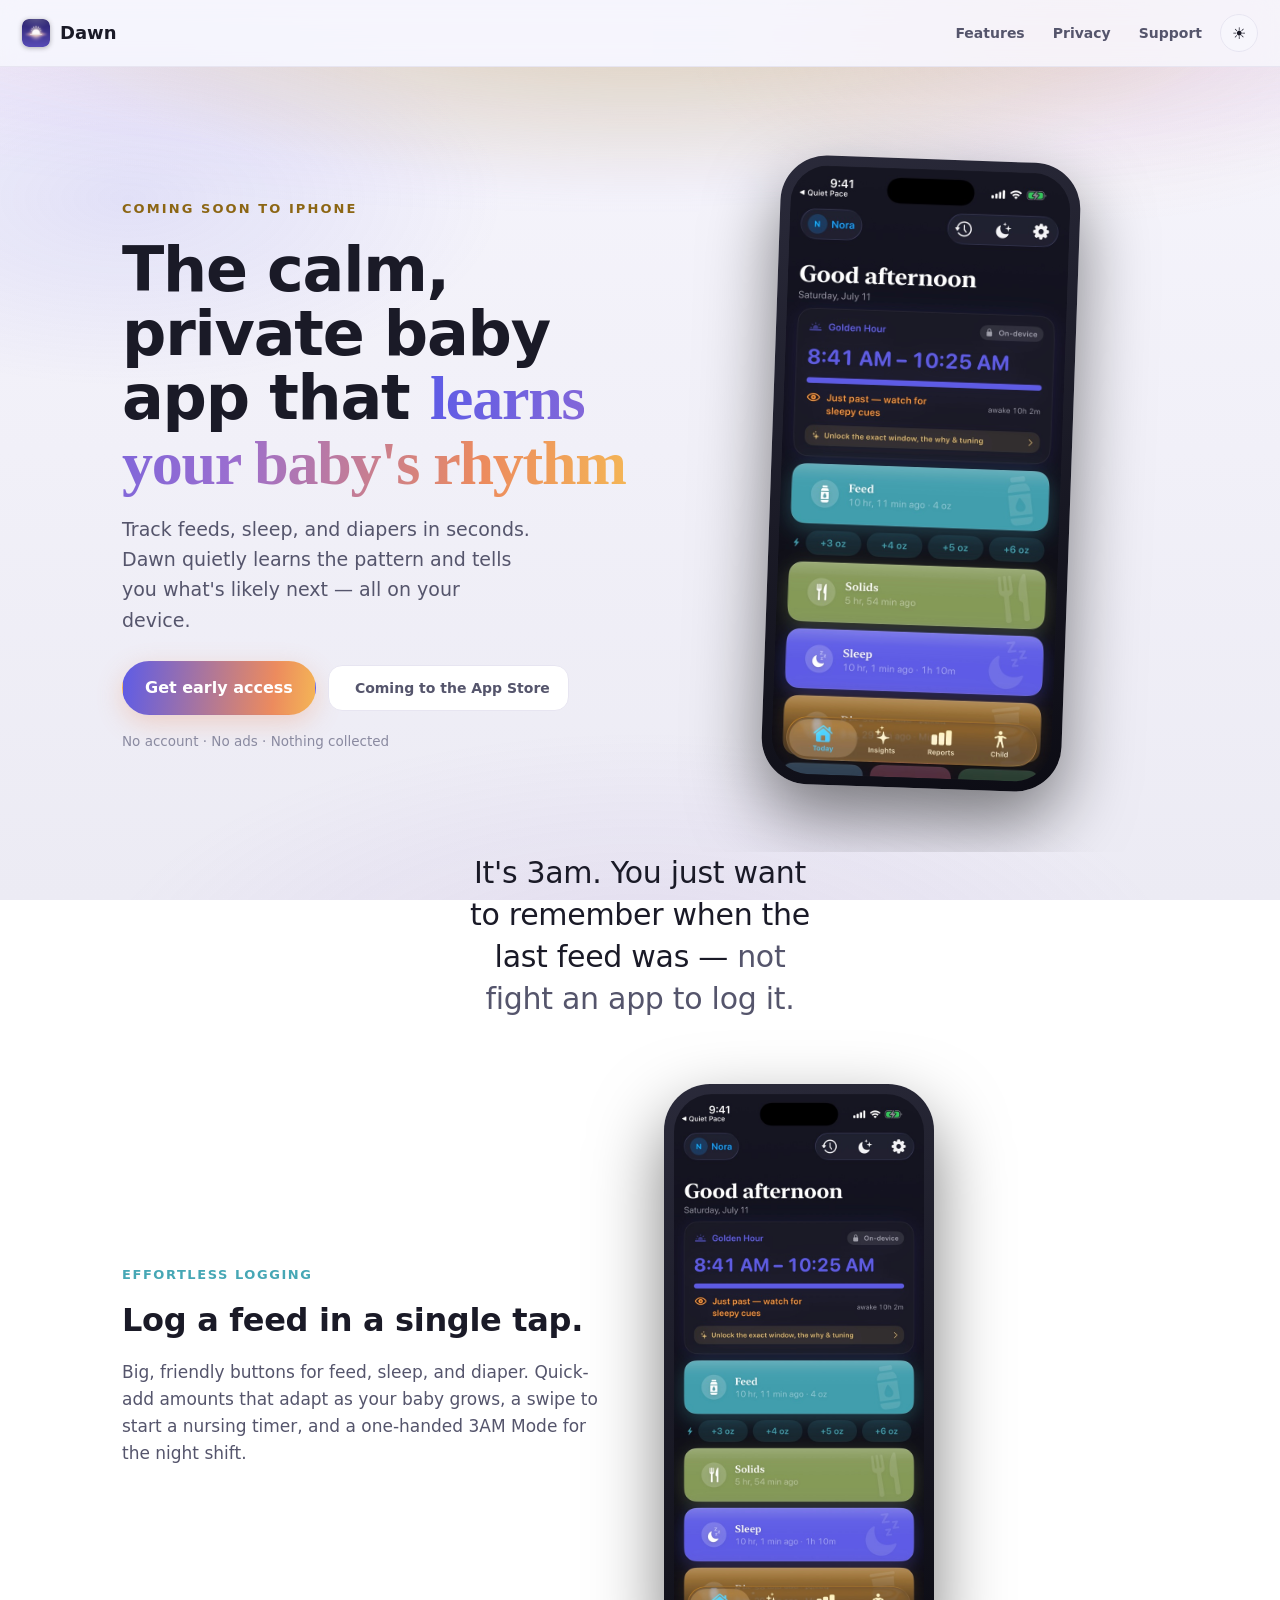
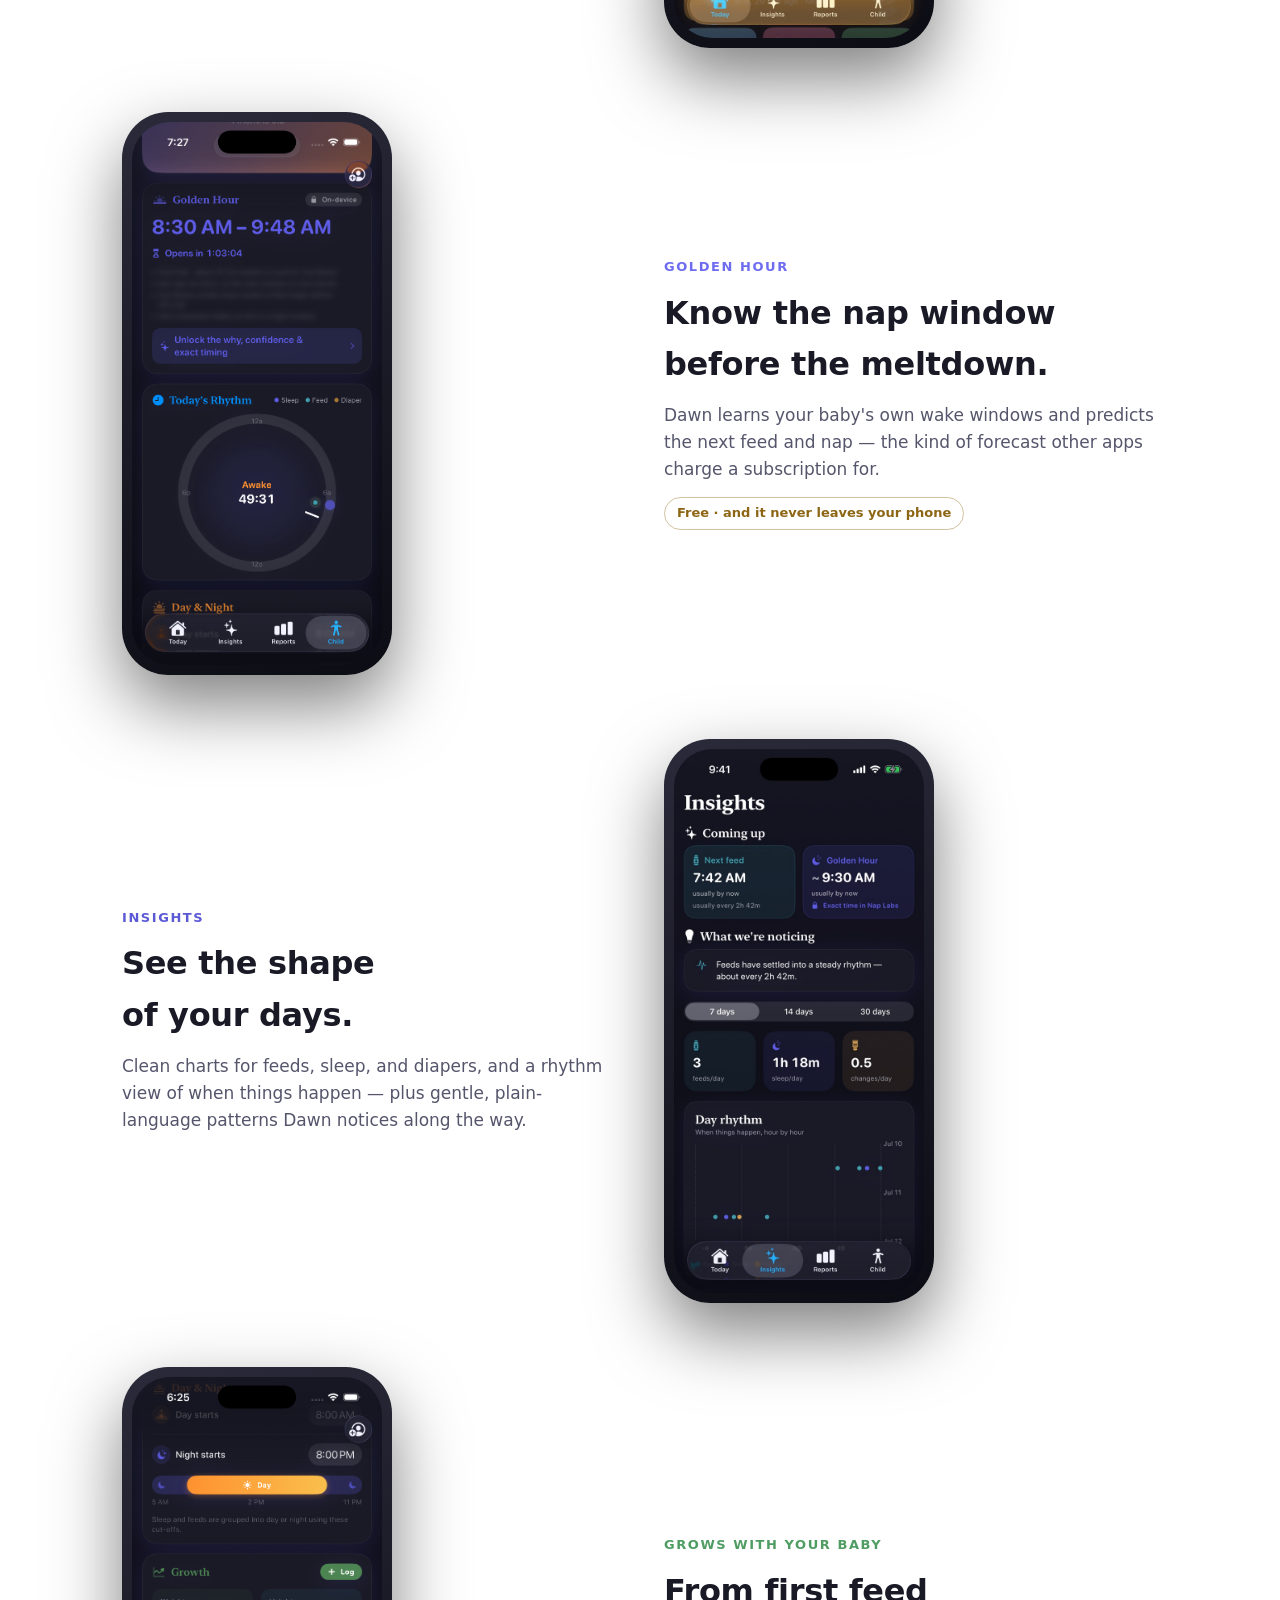
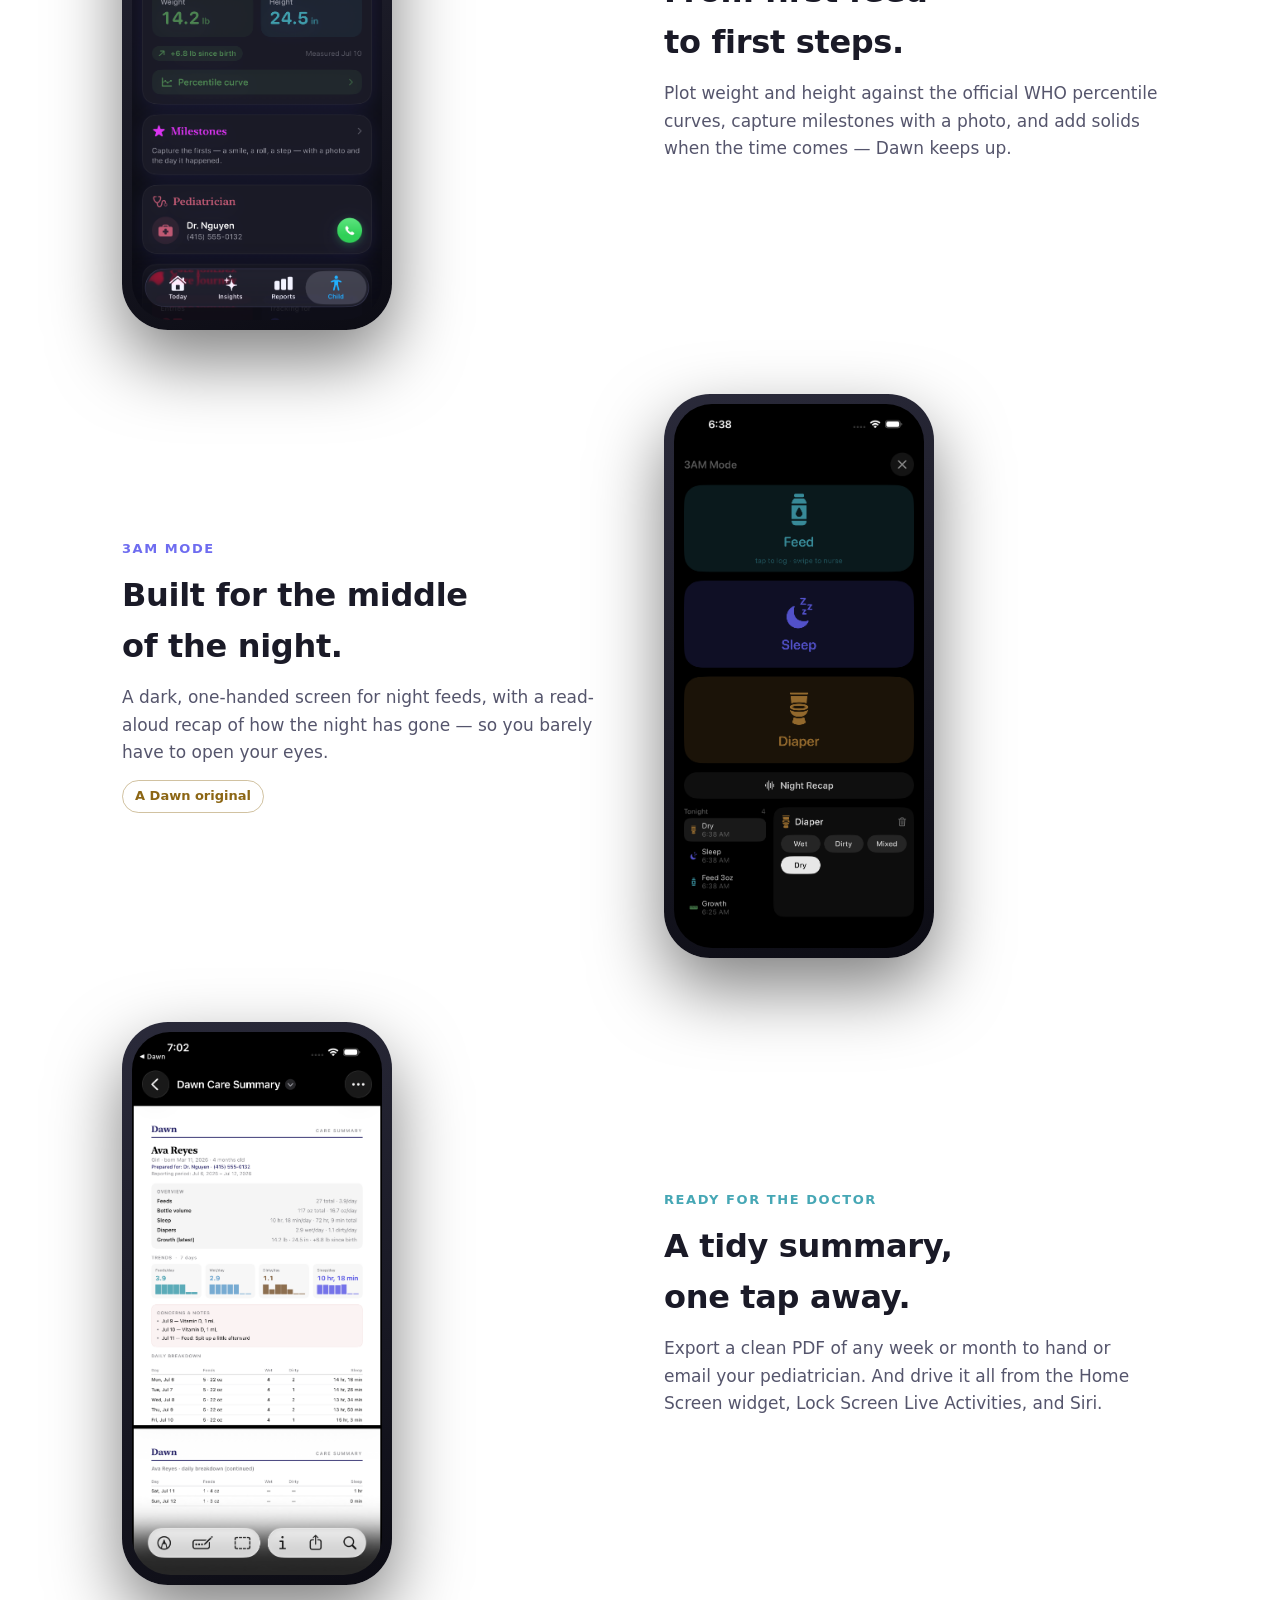
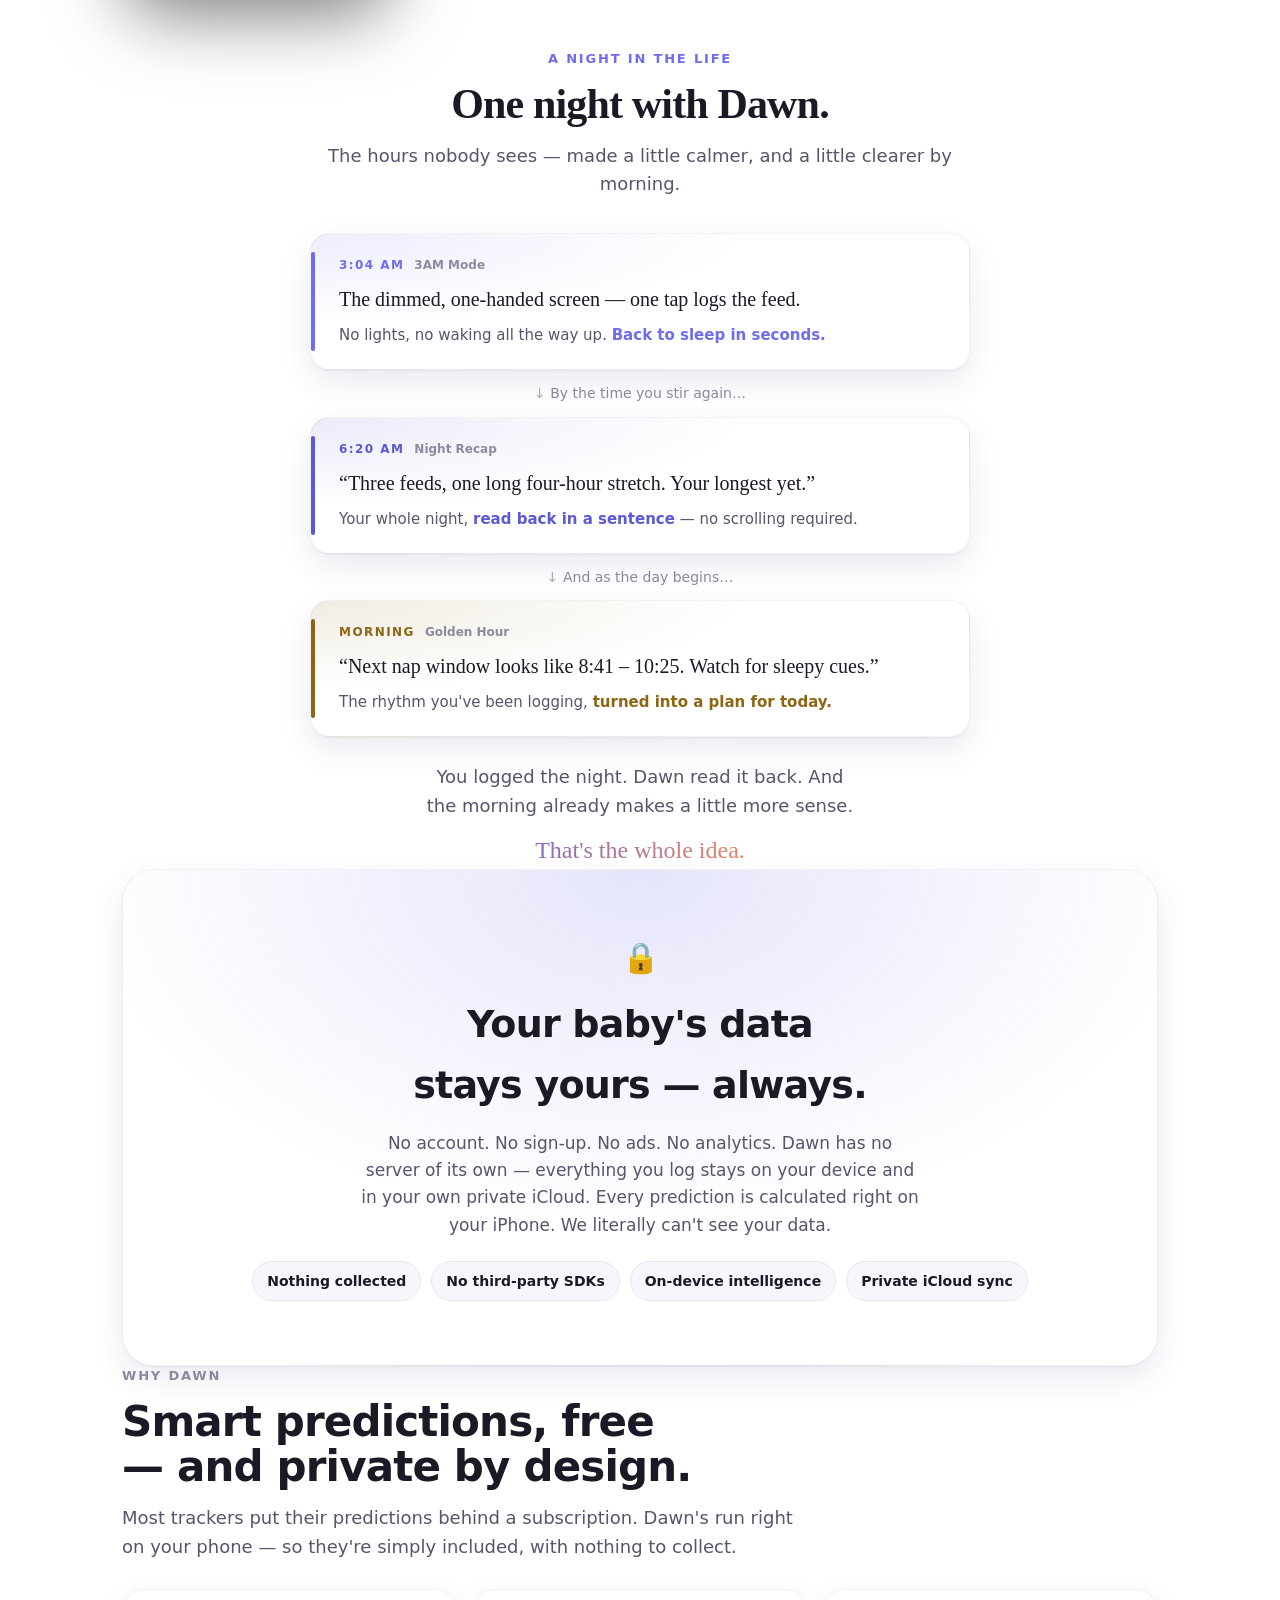
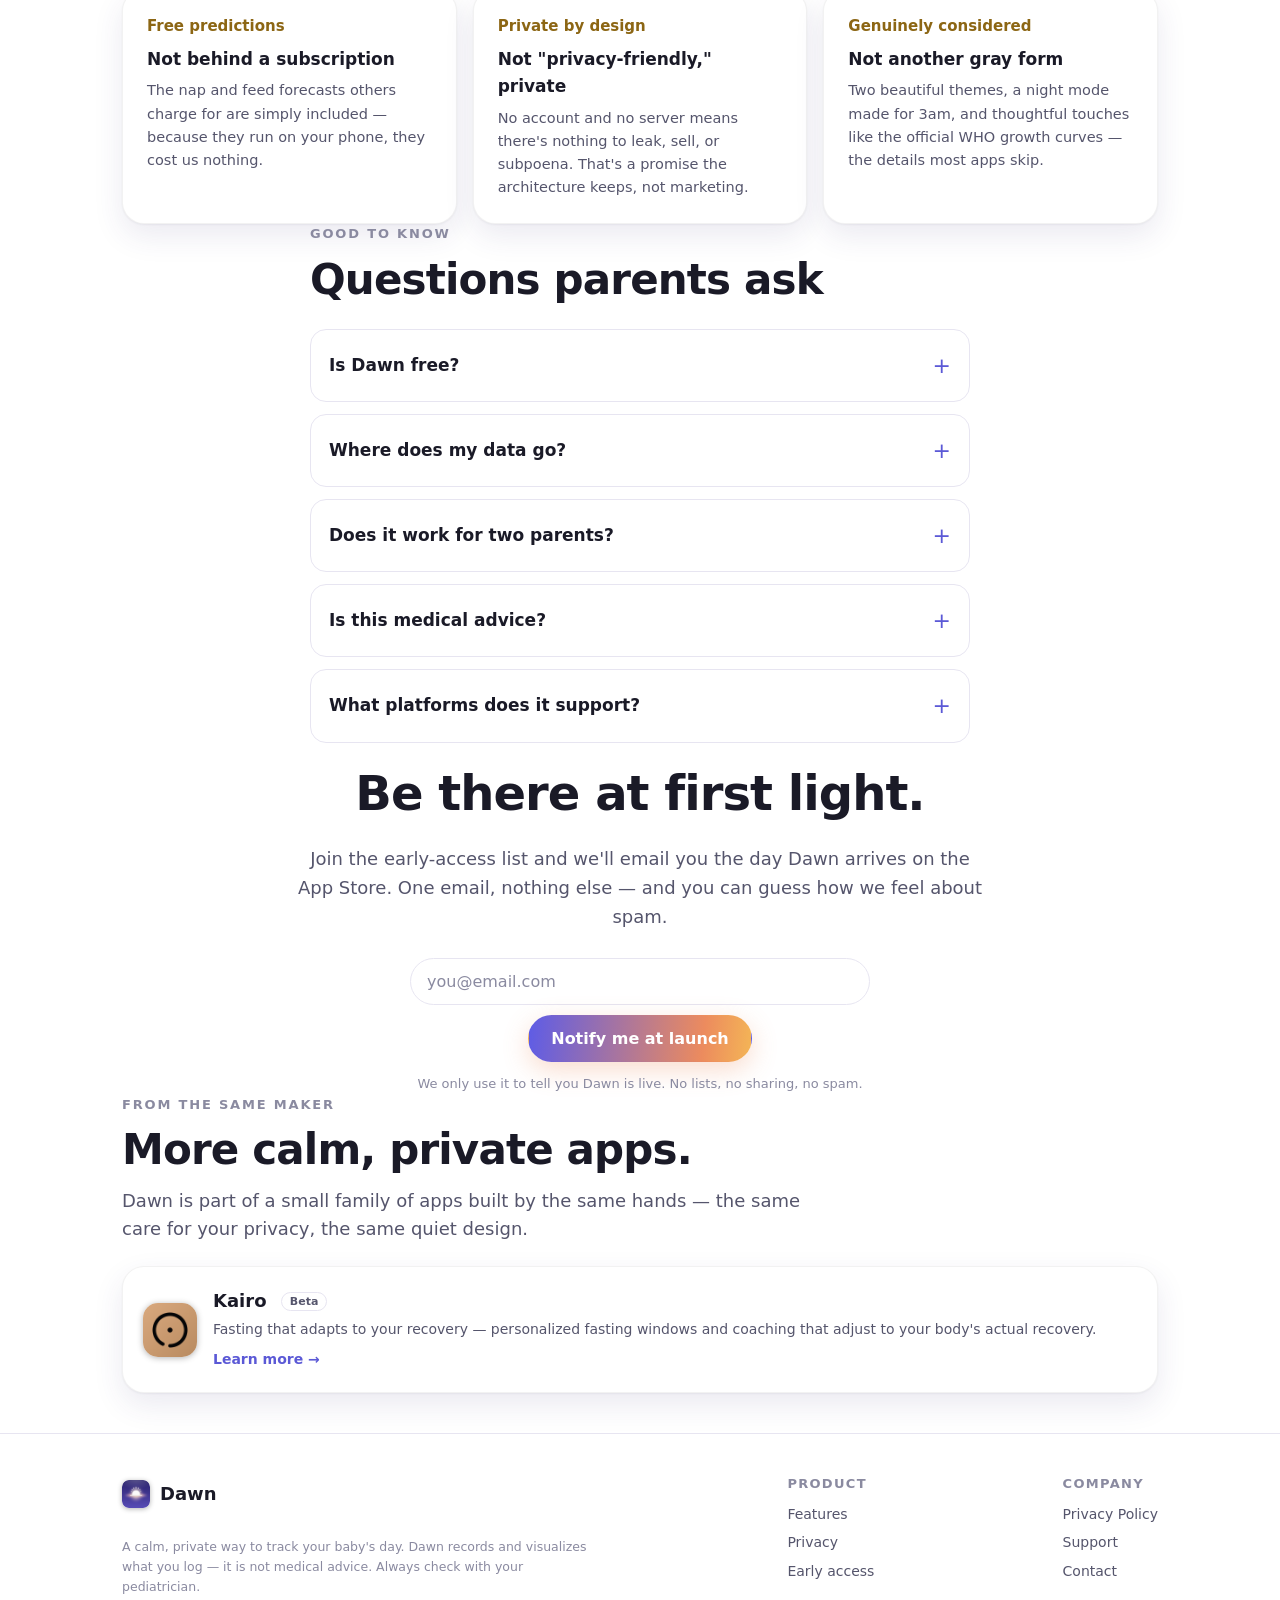
==== commit 7327be0a: "Update image source in index.html" ====
--- a/index.html
+++ b/index.html
@@ -80,7 +80,7 @@
       <p>Dawn learns your baby's own wake windows and predicts the next feed and nap — the kind of forecast other apps charge a subscription for.</p>
       <span class="tag">Free · and it never leaves your phone</span>
     </div>
-    <div class="moment-visual"><div class="phone"><img src="assets/screen-today.jpg" width="620" height="1348" alt="The Golden Hour card predicting the next nap window, marked on-device."></div></div>
+    <div class="moment-visual"><div class="phone"><img src="assets/screen-gh.jpg" width="620" height="1348" alt="The Golden Hour card predicting the next nap window, marked on-device."></div></div>
   </div>
 
   <div class="moment reveal">
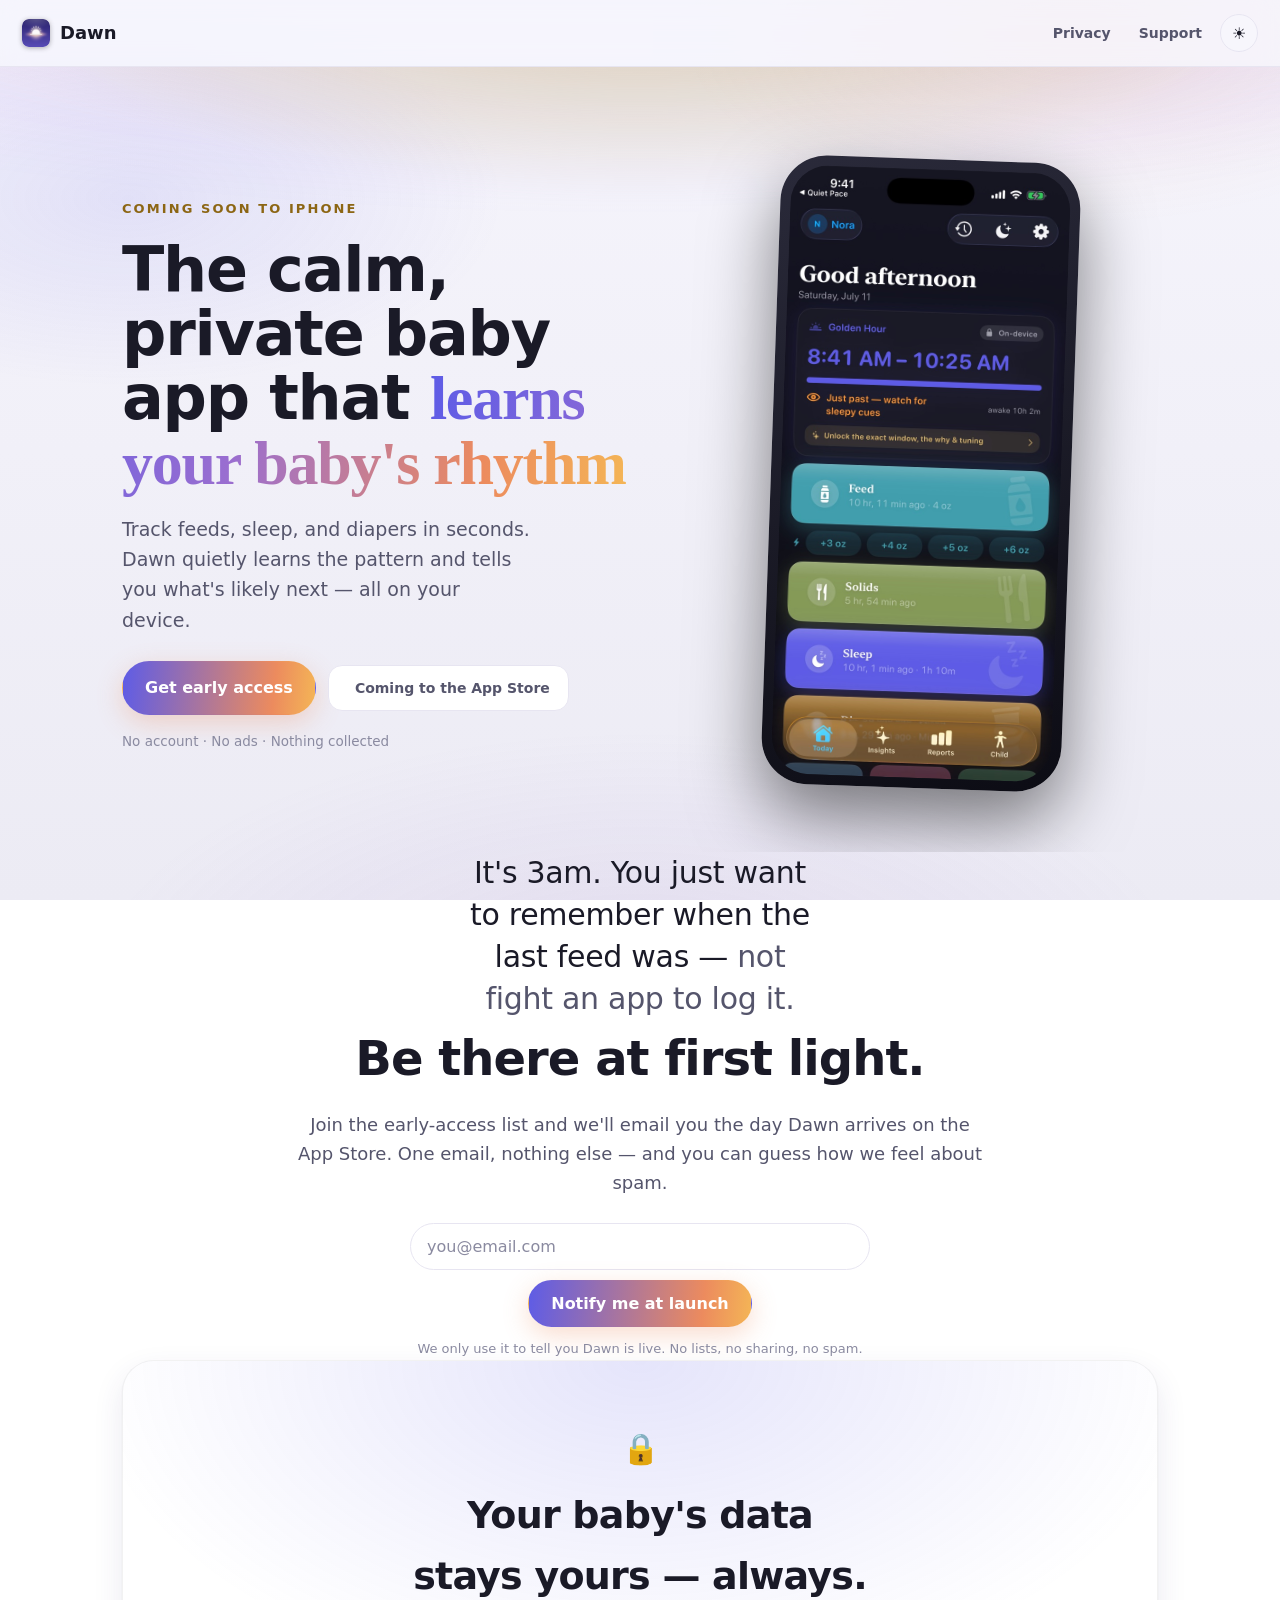
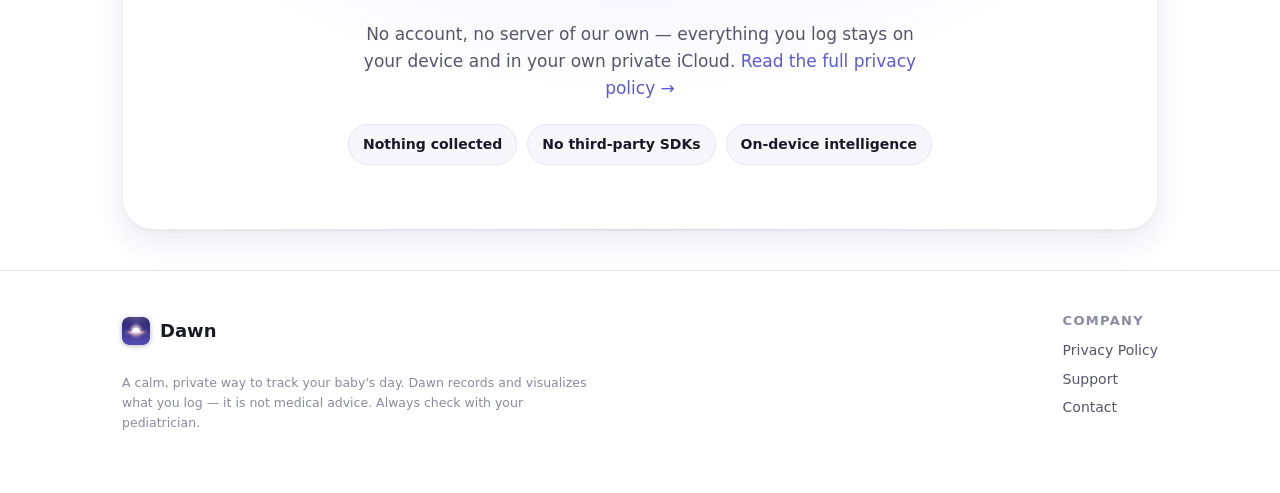
==== commit 55fce2d4: "Reduce to a premium coming-soon teaser, preserve full site for launch The full multi-section marketi" ====
--- a/index.html
+++ b/index.html
@@ -28,8 +28,7 @@
 <nav class="nav">
   <a class="brand" href="index.html"><span class="mark" aria-hidden="true"></span>Dawn</a>
   <div class="nav-actions">
-    <a class="hide-sm" href="#features">Features</a>
-    <a class="hide-sm" href="#privacy">Privacy</a>
+    <a class="hide-sm" href="privacy.html">Privacy</a>
     <a class="hide-sm" href="support.html">Support</a>
     <button class="theme-toggle" id="themeToggle" aria-label="Switch light or dark theme" title="Switch theme">☾</button>
   </div>
@@ -60,144 +59,6 @@
   <p>It's 3am. You just want to remember when the last feed was — <span class="soft">not fight an app to log it.</span></p>
 </section>
 
-<!-- ============ FEATURE MOMENTS ============ -->
-<div id="features"></div>
-<div class="wrap">
-
-  <div class="moment reveal">
-    <div class="moment-text">
-      <div class="kicker" style="color:var(--feed)">Effortless logging</div>
-      <h3>Log a feed in a single tap.</h3>
-      <p>Big, friendly buttons for feed, sleep, and diaper. Quick-add amounts that adapt as your baby grows, a swipe to start a nursing timer, and a one-handed 3AM Mode for the night shift.</p>
-    </div>
-    <div class="moment-visual"><div class="phone"><img src="assets/screen-today.jpg" width="620" height="1348" alt="Feed card with one-tap quick-add amounts."></div></div>
-  </div>
-
-  <div class="moment reveal">
-    <div class="moment-text">
-      <div class="kicker" style="color:var(--sleep)">Golden Hour</div>
-      <h3>Know the nap window before the meltdown.</h3>
-      <p>Dawn learns your baby's own wake windows and predicts the next feed and nap — the kind of forecast other apps charge a subscription for.</p>
-      <span class="tag">Free · and it never leaves your phone</span>
-    </div>
-    <div class="moment-visual"><div class="phone"><img src="assets/screen-gh.jpg" width="620" height="1348" alt="The Golden Hour card predicting the next nap window, marked on-device."></div></div>
-  </div>
-
-  <div class="moment reveal">
-    <div class="moment-text">
-      <div class="kicker" style="color:var(--accent)">Insights</div>
-      <h3>See the shape of your days.</h3>
-      <p>Clean charts for feeds, sleep, and diapers, and a rhythm view of when things happen — plus gentle, plain-language patterns Dawn notices along the way.</p>
-    </div>
-    <div class="moment-visual"><div class="phone"><img src="assets/screen-insights.jpg" width="620" height="1348" alt="Insights screen with coming-up predictions, daily averages, and a day-rhythm chart."></div></div>
-  </div>
-
-  <div class="moment reveal">
-    <div class="moment-text">
-      <div class="kicker" style="color:var(--growth)">Grows with your baby</div>
-      <h3>From first feed to first steps.</h3>
-      <p>Plot weight and height against the official WHO percentile curves, capture milestones with a photo, and add solids when the time comes — Dawn keeps up.</p>
-    </div>
-    <div class="moment-visual"><div class="phone"><img src="assets/screen-child.jpg" width="620" height="1348" alt="Child profile with growth and milestones."></div></div>
-  </div>
-
-  <div class="moment reveal">
-    <div class="moment-text">
-      <div class="kicker" style="color:var(--sleep)">3AM Mode</div>
-      <h3>Built for the middle of the night.</h3>
-      <p>A dark, one-handed screen for night feeds, with a read-aloud recap of how the night has gone — so you barely have to open your eyes.</p>
-      <span class="tag">A Dawn original</span>
-    </div>
-    <div class="moment-visual"><div class="phone"><img src="assets/screen-3am.jpg" width="620" height="1348" alt="Dawn in its calm Nightfall dark theme."></div></div>
-  </div>
-
-  <div class="moment reveal">
-    <div class="moment-text">
-      <div class="kicker" style="color:var(--feed)">Ready for the doctor</div>
-      <h3>A tidy summary, one tap away.</h3>
-      <p>Export a clean PDF of any week or month to hand or email your pediatrician. And drive it all from the Home Screen widget, Lock Screen Live Activities, and Siri.</p>
-    </div>
-    <div class="moment-visual"><div class="phone"><img src="assets/screen-pdfexport.jpg" width="620" height="1348" alt="Reports and doctor-ready summary."></div></div>
-  </div>
-
-</div>
-
-<!-- ============ ONE NIGHT WITH DAWN ============ -->
-<section class="wrap">
-  <div class="reveal" style="text-align:center;margin-bottom:34px">
-    <div class="section-eyebrow" style="color:var(--sleep)">A night in the life</div>
-    <h2 class="section-title serif">One night with Dawn.</h2>
-    <p class="section-sub" style="margin:10px auto 0">The hours nobody sees — made a little calmer, and a little clearer by morning.</p>
-  </div>
-  <div class="nightline">
-    <div class="beat reveal" style="--bc:var(--sleep)">
-      <div class="when">3:04 AM<span>3AM Mode</span></div>
-      <p class="say">The dimmed, one-handed screen — one tap logs the feed.</p>
-      <p class="do">No lights, no waking all the way up. <b>Back to sleep in seconds.</b></p>
-    </div>
-    <div class="brg reveal">By the time you stir again…</div>
-    <div class="beat reveal" style="--bc:var(--accent)">
-      <div class="when">6:20 AM<span>Night Recap</span></div>
-      <p class="say">&ldquo;Three feeds, one long four-hour stretch. Your longest yet.&rdquo;</p>
-      <p class="do">Your whole night, <b>read back in a sentence</b> — no scrolling required.</p>
-    </div>
-    <div class="brg reveal">And as the day begins…</div>
-    <div class="beat reveal" style="--bc:var(--gold)">
-      <div class="when">Morning<span>Golden Hour</span></div>
-      <p class="say">&ldquo;Next nap window looks like 8:41 – 10:25. Watch for sleepy cues.&rdquo;</p>
-      <p class="do">The rhythm you've been logging, <b>turned into a plan for today.</b></p>
-    </div>
-  </div>
-  <div class="nightcap reveal">
-    <p>You logged the night. Dawn read it back. And the morning already makes a little more sense.</p>
-    <p class="cap">That's the whole idea.</p>
-  </div>
-</section>
-
-<!-- ============ PRIVACY PILLAR ============ -->
-<section id="privacy" class="wrap">
-  <div class="pillar reveal">
-    <div class="lock" aria-hidden="true">🔒</div>
-    <h2>Your baby's data stays yours — always.</h2>
-    <p>No account. No sign-up. No ads. No analytics. Dawn has no server of its own — everything you log stays on your device and in your own private iCloud. Every prediction is calculated right on your iPhone. We literally can't see your data.</p>
-    <div class="points">
-      <span>Nothing collected</span>
-      <span>No third-party SDKs</span>
-      <span>On-device intelligence</span>
-      <span>Private iCloud sync</span>
-    </div>
-  </div>
-</section>
-
-<!-- ============ WHY DAWN ============ -->
-<section class="wrap">
-  <div class="reveal">
-    <div class="section-eyebrow">Why Dawn</div>
-    <h2 class="section-title">Smart predictions, free — and private by design.</h2>
-    <p class="section-sub" style="margin-bottom:28px">Most trackers put their predictions behind a subscription. Dawn's run right on your phone — so they're simply included, with nothing to collect.</p>
-  </div>
-  <div class="why-grid">
-    <div class="card reveal"><span class="big">Free predictions</span><h4>Not behind a subscription</h4><p>The nap and feed forecasts others charge for are simply included — because they run on your phone, they cost us nothing.</p></div>
-    <div class="card reveal"><span class="big">Private by design</span><h4>Not "privacy-friendly," private</h4><p>No account and no server means there's nothing to leak, sell, or subpoena. That's a promise the architecture keeps, not marketing.</p></div>
-    <div class="card reveal"><span class="big">Genuinely considered</span><h4>Not another gray form</h4><p>Two beautiful themes, a night mode made for 3am, and thoughtful touches like the official WHO growth curves — the details most apps skip.</p></div>
-  </div>
-</section>
-
-<!-- ============ FAQ ============ -->
-<section class="narrow faq">
-  <div class="reveal">
-    <div class="section-eyebrow">Good to know</div>
-    <h2 class="section-title" style="margin-bottom:26px">Questions parents ask</h2>
-  </div>
-  <div class="reveal">
-    <details><summary>Is Dawn free?</summary><p>Dawn is free to use, including the on-device predictions other apps put behind a subscription. A future optional upgrade may add extras, but the core tracking and forecasts stay free.</p></details>
-    <details><summary>Where does my data go?</summary><p>Onto your device, and — if you use iCloud — into your own private iCloud account for backup and sync across your devices. It never reaches us. We have no server and collect nothing.</p></details>
-    <details><summary>Does it work for two parents?</summary><p>Yes — your Dawn data syncs across your own devices through private iCloud, so your phones stay in step. We're exploring shared access between two parents' separate accounts.</p></details>
-    <details><summary>Is this medical advice?</summary><p>No. Dawn records and visualizes what you log and shows patterns from your own data. It isn't a diagnostic tool — always check with your pediatrician.</p></details>
-    <details><summary>What platforms does it support?</summary><p>Dawn is built for iPhone, with a Home Screen widget, Lock Screen Live Activities, and Siri. Sign up below and we'll tell you the moment it's live.</p></details>
-  </div>
-</section>
-
 <!-- ============ FINAL CTA / WAITLIST ============ -->
 <section id="waitlist" class="wrap final">
   <div class="reveal">
@@ -221,22 +82,17 @@
   </div>
 </section>
 
-<!-- ============ FROM THE SAME MAKER ============ -->
+<!-- ============ PRIVACY STRIP ============ -->
 <section class="wrap">
-  <div class="reveal">
-    <div class="section-eyebrow">From the same maker</div>
-    <h2 class="section-title">More calm, private apps.</h2>
-    <p class="section-sub" style="margin-bottom:8px">Dawn is part of a small family of apps built by the same hands — the same care for your privacy, the same quiet design.</p>
-  </div>
-  <div class="apps-grid reveal">
-    <a class="app-card" href="https://kairofasting.com" target="_blank" rel="noopener">
-      <span class="app-mark kairo" aria-hidden="true"></span>
-      <div>
-        <h4>Kairo <span class="pill">Beta</span></h4>
-        <p>Fasting that adapts to your recovery — personalized fasting windows and coaching that adjust to your body's actual recovery.</p>
-        <span class="app-link">Learn more &rarr;</span>
-      </div>
-    </a>
+  <div class="pillar reveal">
+    <div class="lock" aria-hidden="true">🔒</div>
+    <h2>Your baby's data stays yours — always.</h2>
+    <p>No account, no server of our own — everything you log stays on your device and in your own private iCloud. <a href="privacy.html">Read the full privacy policy →</a></p>
+    <div class="points">
+      <span>Nothing collected</span>
+      <span>No third-party SDKs</span>
+      <span>On-device intelligence</span>
+    </div>
   </div>
 </section>
 
@@ -246,12 +102,6 @@
     <div>
       <a class="brand" href="index.html" style="font-size:18px"><span class="mark" aria-hidden="true"></span>Dawn</a>
       <p class="foot-legal">A calm, private way to track your baby's day. Dawn records and visualizes what you log — it is not medical advice. Always check with your pediatrician.</p>
-    </div>
-    <div class="foot-col">
-      <h5>Product</h5>
-      <a href="#features">Features</a>
-      <a href="#privacy">Privacy</a>
-      <a href="#waitlist">Early access</a>
     </div>
     <div class="foot-col">
       <h5>Company</h5>
